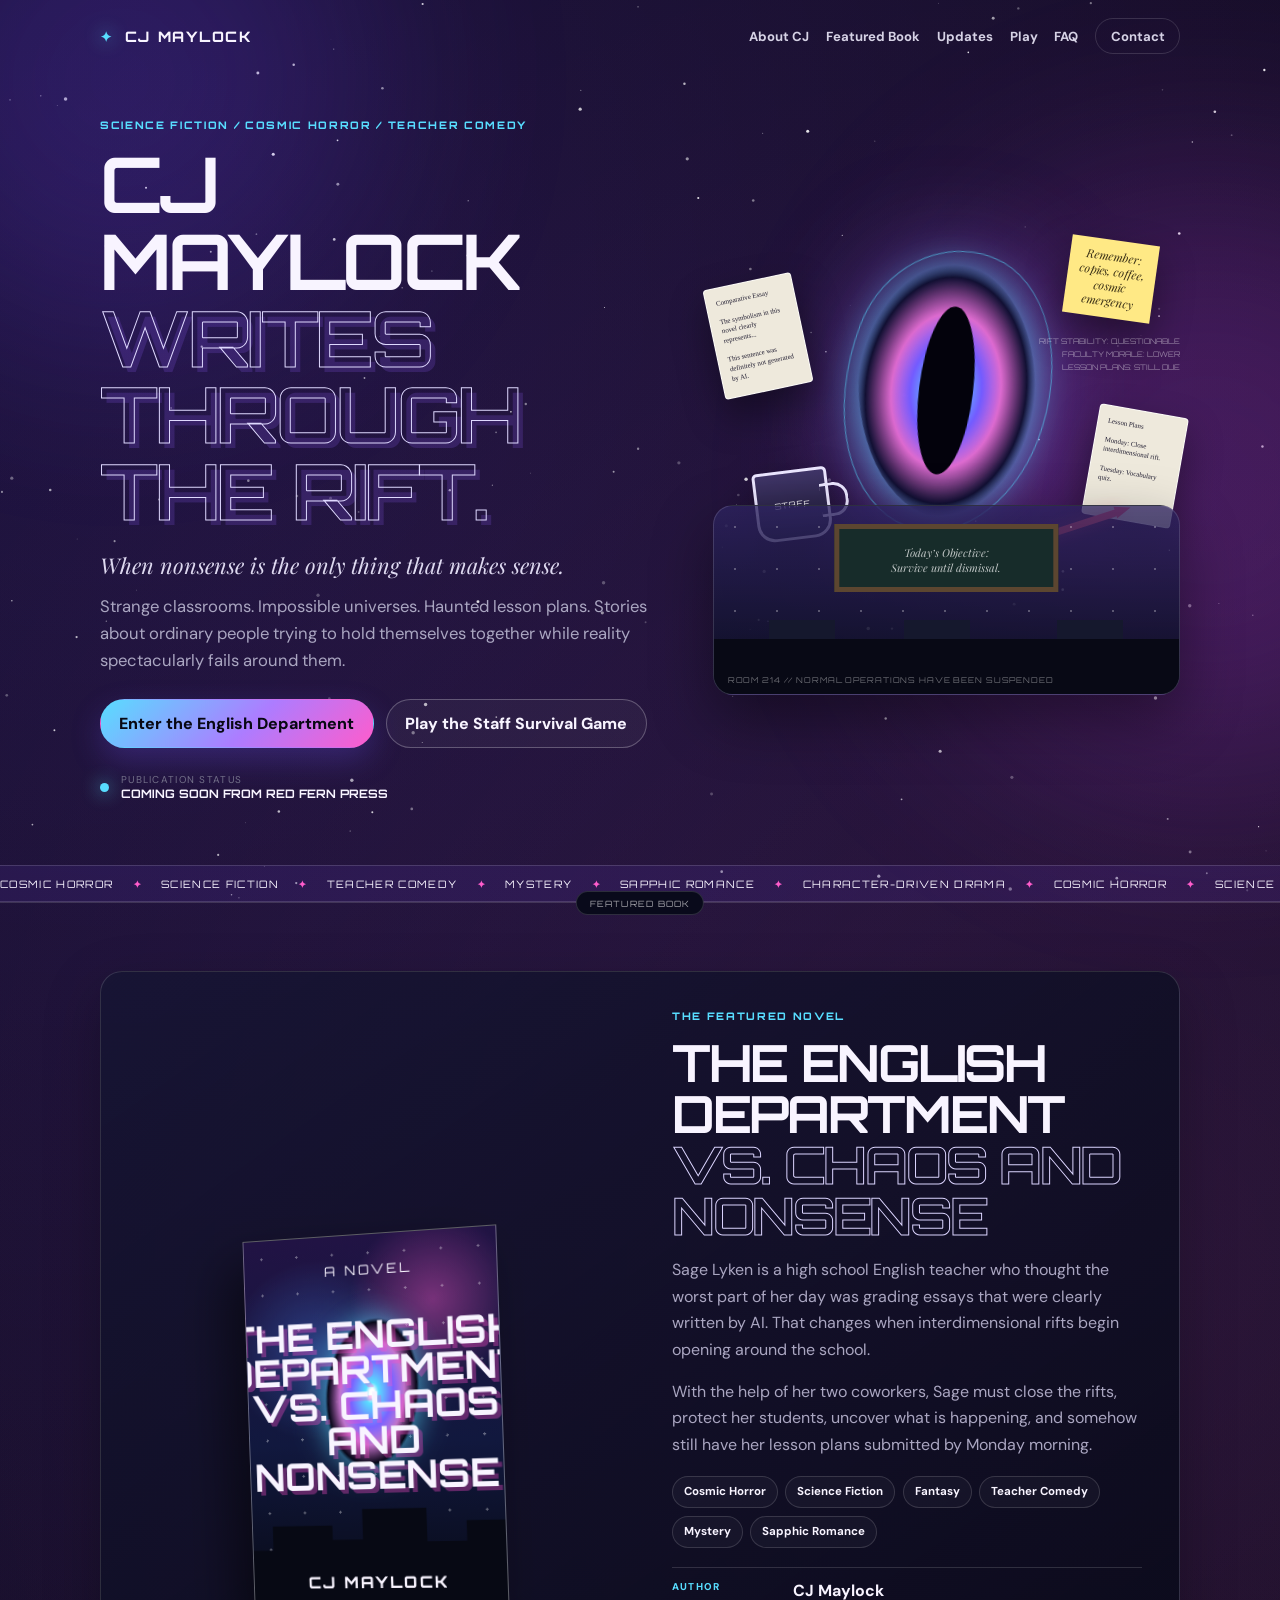
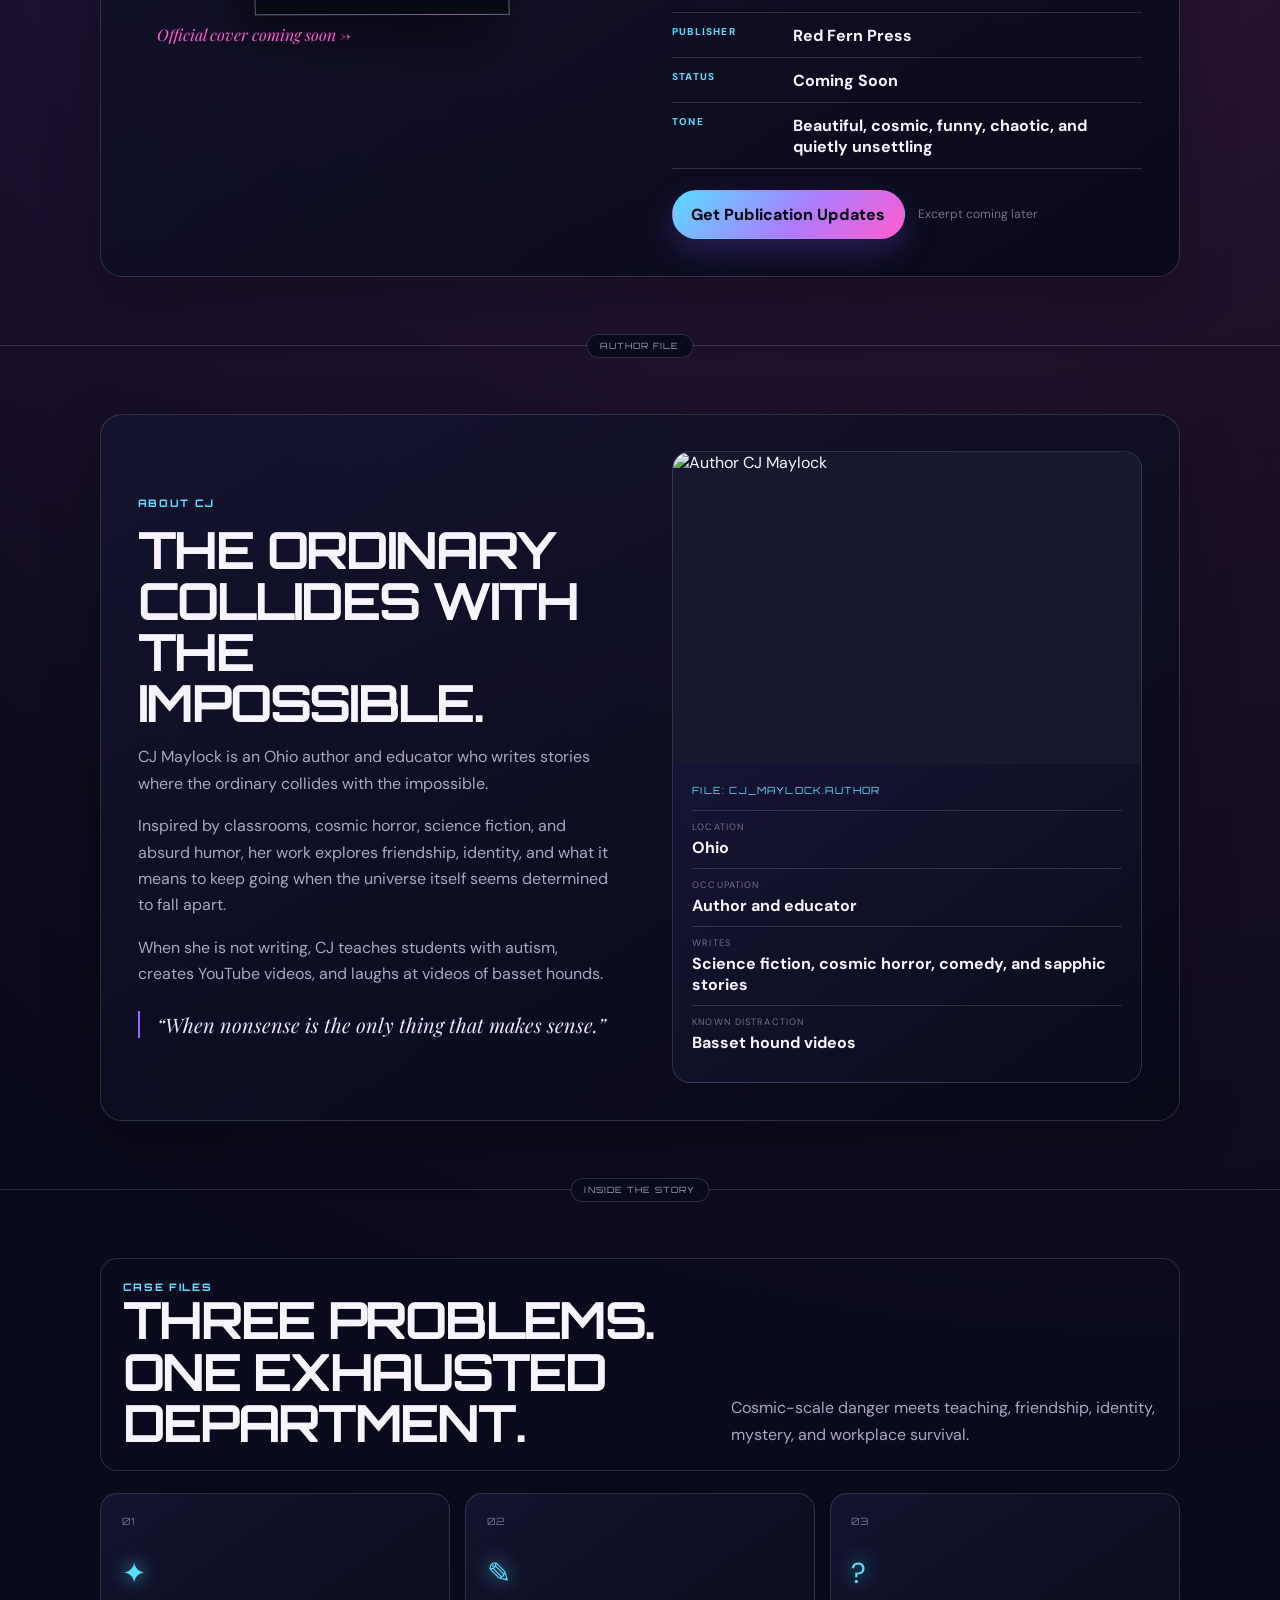
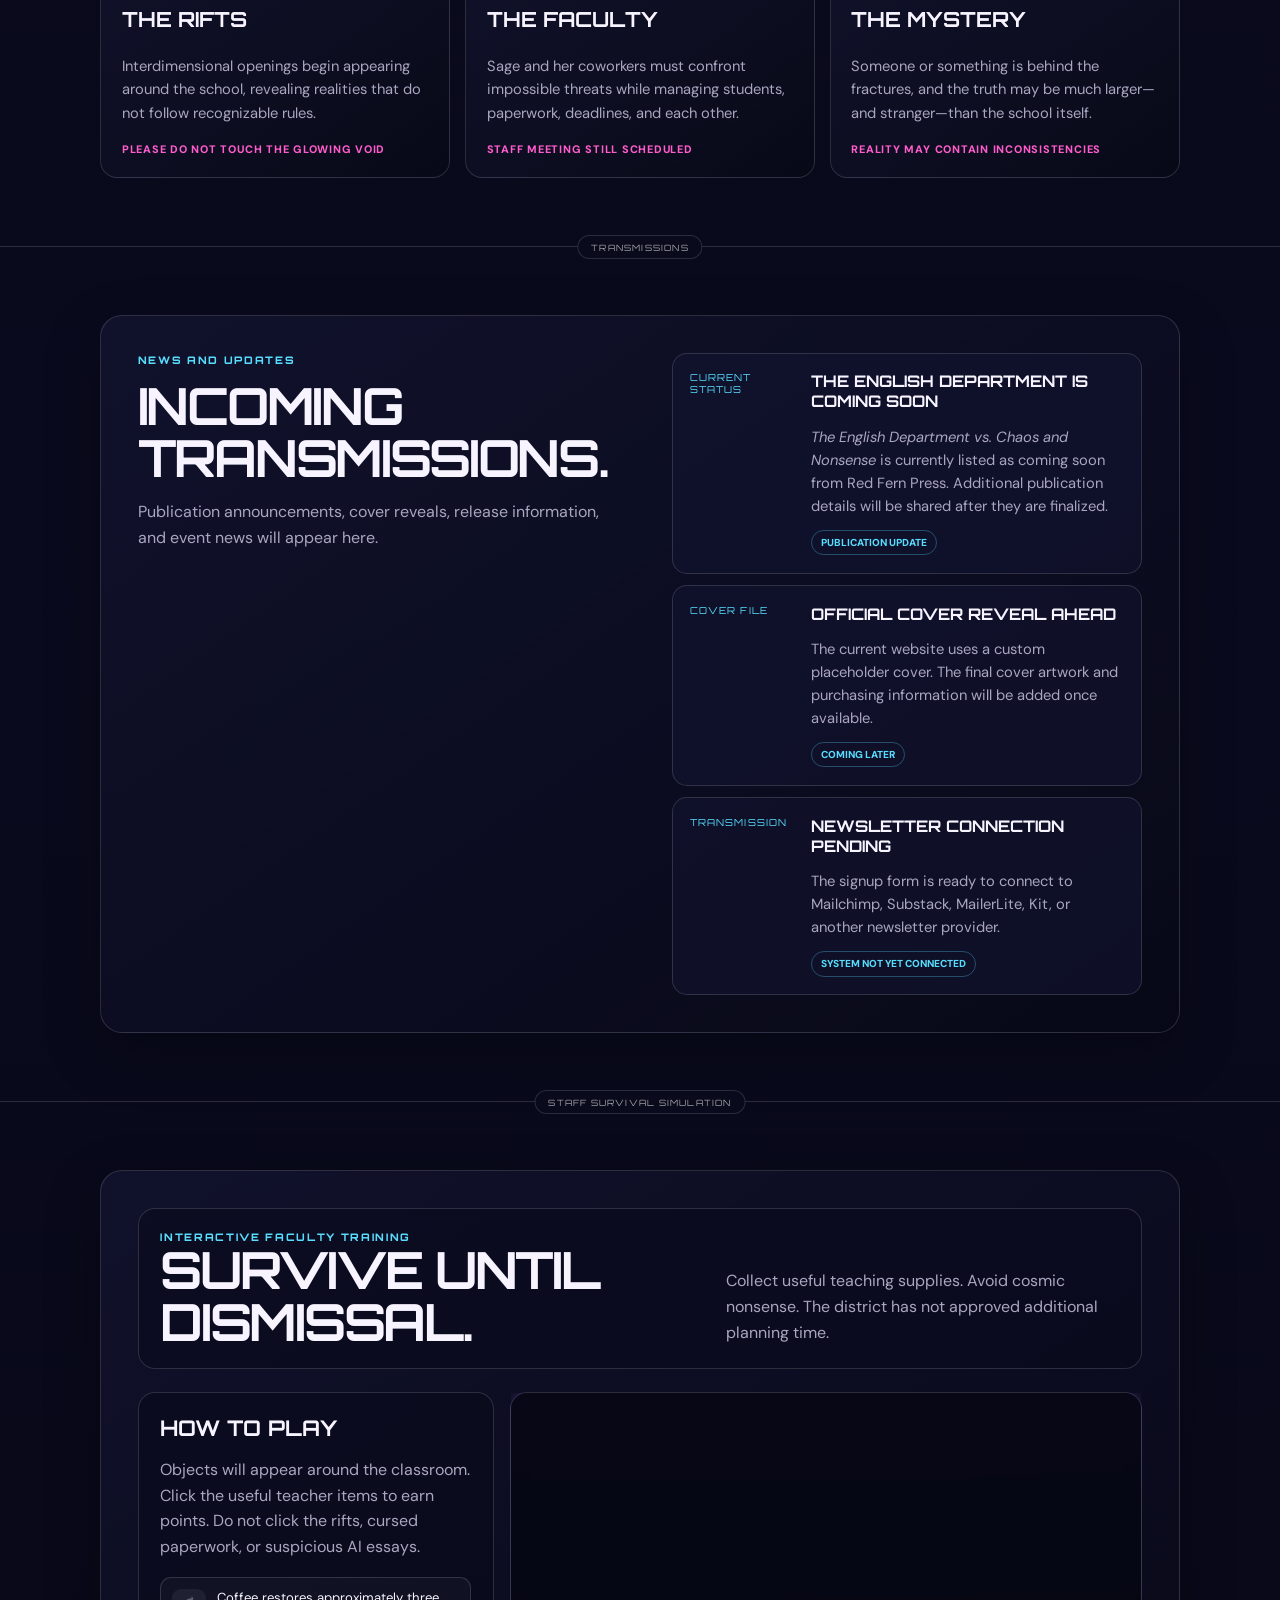
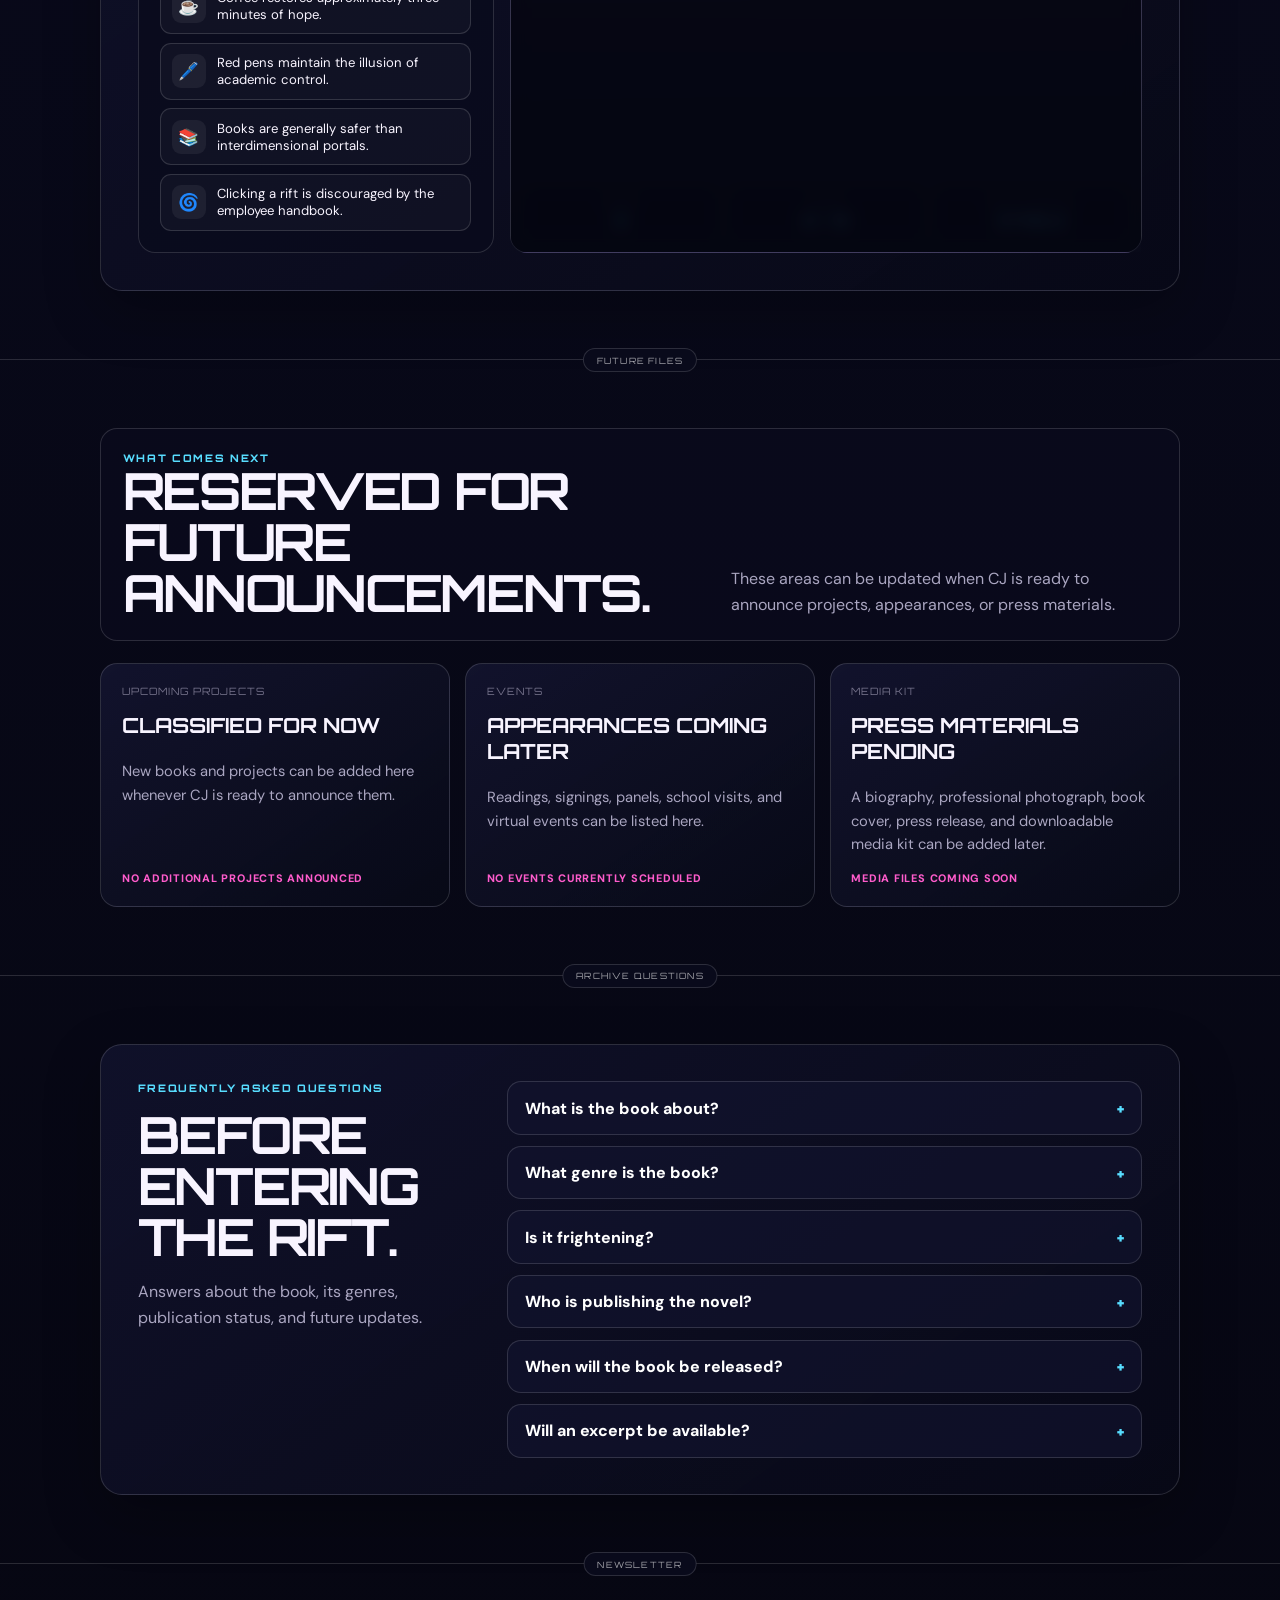
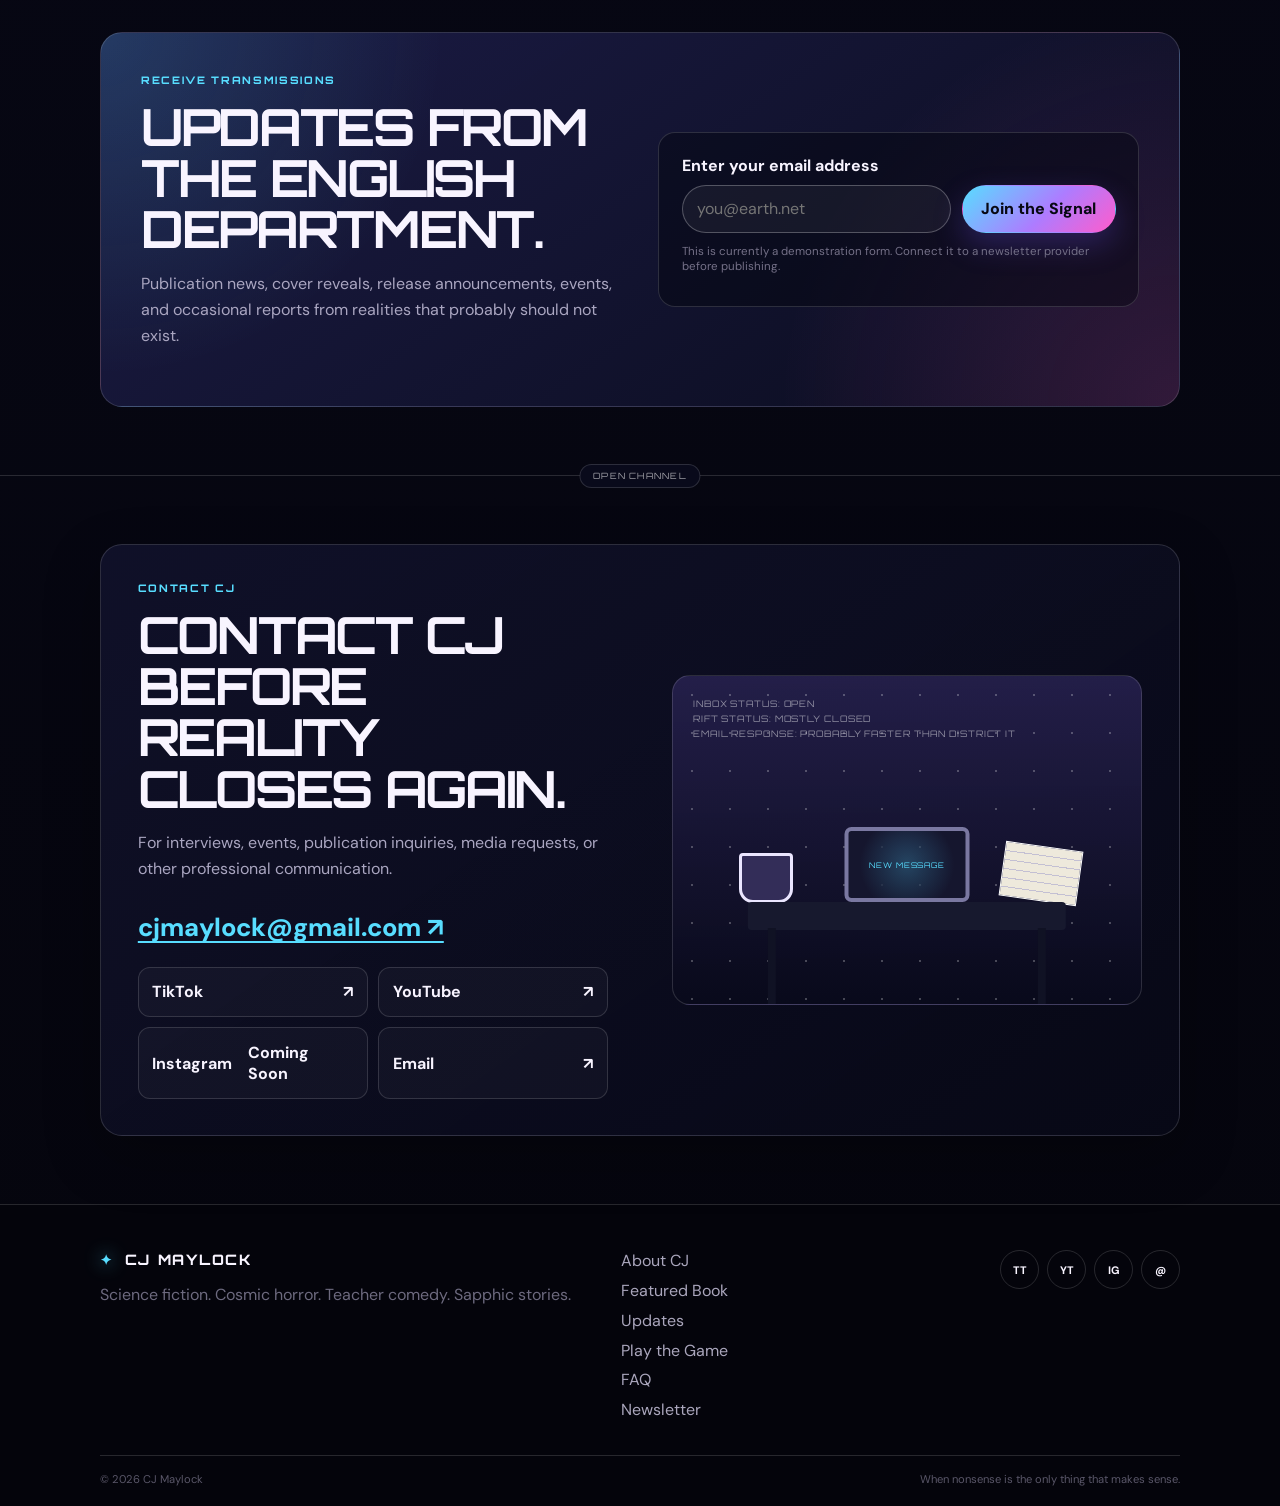
==== index.html @ bf936e66 "Add files via upload" ====
<!DOCTYPE html>
<html lang="en">
<head>
  <meta charset="UTF-8">

  <meta
    name="viewport"
    content="width=device-width, initial-scale=1.0"
  >

  <meta
    name="description"
    content="Official author website for CJ Maylock, author of The English Department vs. Chaos and Nonsense."
  >

  <meta name="theme-color" content="#070712">

  <title>
    CJ Maylock | The English Department vs. Chaos and Nonsense
  </title>

  <link rel="preconnect" href="https://fonts.googleapis.com">

  <link
    rel="preconnect"
    href="https://fonts.gstatic.com"
    crossorigin
  >

  <link
    href="https://fonts.googleapis.com/css2?family=DM+Sans:wght@400;500;600;700;800&family=Orbitron:wght@500;600;700;800&family=Playfair+Display:ital,wght@0,600;1,600&display=swap"
    rel="stylesheet"
  >

  <style>
    :root {
      --background: #060611;
      --background-light: #0d0d22;

      --panel: rgba(17, 18, 43, 0.86);
      --panel-dark: rgba(8, 9, 23, 0.94);
      --panel-soft: rgba(27, 25, 60, 0.68);

      --text: #f8f4ff;
      --muted: #aaa6c1;
      --muted-dark: #747087;

      --purple: #9b65ff;
      --violet: #684dff;
      --pink: #ff5ccc;
      --cyan: #58ddff;
      --blue: #4d72ff;
      --gold: #ffdc86;
      --red: #ff536f;
      --green: #70ffd3;

      --border: rgba(255, 255, 255, 0.14);
      --border-bright: rgba(255, 255, 255, 0.26);

      --maximum-width: 1080px;
      --header-height: 72px;
    }

    * {
      box-sizing: border-box;
    }

    html {
      scroll-behavior: smooth;
    }

    body {
      margin: 0;
      overflow-x: hidden;

      color: var(--text);

      font-family: "DM Sans", sans-serif;

      background:
        radial-gradient(
          circle at 10% 4%,
          rgba(111, 68, 255, 0.18),
          transparent 27%
        ),
        radial-gradient(
          circle at 88% 16%,
          rgba(255, 92, 204, 0.13),
          transparent 28%
        ),
        linear-gradient(
          180deg,
          #070712 0%,
          #090a1d 48%,
          #05050d 100%
        );
    }

    body.menu-open {
      overflow: hidden;
    }

    a {
      color: inherit;
    }

    button,
    input {
      font: inherit;
    }

    ::selection {
      color: #05050d;
      background: var(--cyan);
    }

    .shell {
      width: min(
        calc(100% - 2rem),
        var(--maximum-width)
      );

      margin-inline: auto;
    }

    .section {
      position: relative;

      padding: 4.25rem 0;

      border-top: 1px solid var(--border);
    }

    .section-label {
      position: absolute;

      top: 0;
      left: 50%;

      z-index: 5;

      padding: 0.35rem 0.8rem;

      transform: translate(-50%, -50%);

      border: 1px solid var(--border);
      border-radius: 999px;

      color: rgba(255, 255, 255, 0.63);
      background: #090a1b;

      font-family: "Orbitron", sans-serif;
      font-size: 0.54rem;
      letter-spacing: 0.14em;
      white-space: nowrap;
    }

    .panel {
      padding: clamp(1.4rem, 3vw, 2.3rem);

      border: 1px solid var(--border);
      border-radius: 22px;

      background:
        linear-gradient(
          145deg,
          rgba(20, 21, 50, 0.72),
          rgba(8, 9, 23, 0.91)
        );

      box-shadow:
        0 20px 55px rgba(0, 0, 0, 0.26);
    }

    .section-tag,
    .hero-kicker {
      margin: 0 0 0.85rem;

      color: var(--cyan);

      font-family: "Orbitron", sans-serif;
      font-size: 0.65rem;
      font-weight: 800;
      letter-spacing: 0.16em;
    }

    .section h2,
    .hero h1 {
      margin: 0;

      font-family: "Orbitron", sans-serif;
      line-height: 1;
      letter-spacing: -0.045em;
      text-transform: uppercase;
    }

    .section h2 {
      font-size: clamp(2rem, 4vw, 3.7rem);
    }

    .body-copy {
      color: var(--muted);

      font-size: 1rem;
      line-height: 1.65;
    }

    .button {
      min-height: 48px;

      display: inline-flex;
      align-items: center;
      justify-content: center;

      padding: 0.8rem 1.15rem;

      border: 1px solid transparent;
      border-radius: 999px;

      font-weight: 800;
      text-align: center;
      text-decoration: none;

      cursor: pointer;

      transition:
        transform 0.2s ease,
        border-color 0.2s ease,
        box-shadow 0.2s ease;
    }

    .button:hover {
      transform: translateY(-2px);
    }

    .button-primary {
      color: #080813;

      background:
        linear-gradient(
          135deg,
          var(--cyan),
          #ad7cff 55%,
          var(--pink)
        );

      box-shadow:
        0 12px 30px rgba(117, 89, 255, 0.25);
    }

    .button-secondary {
      border-color: var(--border-bright);

      background:
        rgba(255, 255, 255, 0.04);
    }

    .button-secondary:hover {
      border-color: var(--cyan);
    }

    #starfield {
      position: fixed;
      inset: 0;

      width: 100%;
      height: 100%;

      z-index: -4;
    }

    .background-glow {
      position: fixed;

      border-radius: 50%;

      filter: blur(110px);
      opacity: 0.2;

      pointer-events: none;

      z-index: -3;
    }

    .glow-one {
      width: 500px;
      height: 500px;

      top: -170px;
      left: -130px;

      background: #7546ff;
    }

    .glow-two {
      width: 600px;
      height: 600px;

      top: 20%;
      right: -230px;

      background: #d443ff;
    }

    .scanlines {
      position: fixed;
      inset: 0;

      z-index: 9999;

      opacity: 0.025;

      pointer-events: none;

      background:
        repeating-linear-gradient(
          180deg,
          rgba(255, 255, 255, 0.18) 0 1px,
          transparent 1px 4px
        );
    }

    .site-header {
      position: fixed;
      inset: 0 0 auto;

      z-index: 1000;

      transition:
        background 0.2s ease,
        border-color 0.2s ease;
    }

    .site-header.scrolled {
      border-bottom: 1px solid var(--border);

      background:
        rgba(6, 6, 17, 0.83);

      backdrop-filter: blur(17px);
    }

    .navigation {
      min-height: var(--header-height);

      display: flex;
      align-items: center;
      justify-content: space-between;

      gap: 1.5rem;
    }

    .logo {
      display: flex;
      align-items: center;

      gap: 0.7rem;

      font-family: "Orbitron", sans-serif;
      font-size: 0.9rem;
      font-weight: 800;
      letter-spacing: 0.11em;
      text-decoration: none;
    }

    .logo-mark {
      color: var(--cyan);

      text-shadow:
        0 0 18px var(--cyan);
    }

    .navigation-links {
      display: flex;
      align-items: center;

      gap: 1.05rem;
    }

    .navigation-links a {
      color: #d6d2e5;

      font-size: 0.82rem;
      font-weight: 700;
      text-decoration: none;
    }

    .navigation-links a:hover {
      color: var(--cyan);
    }

    .navigation-contact {
      padding: 0.55rem 0.9rem;

      border: 1px solid var(--border);
      border-radius: 999px;
    }

    .menu-toggle {
      width: 42px;
      height: 42px;

      display: none;

      border: 1px solid var(--border);
      border-radius: 50%;

      background: transparent;

      cursor: pointer;
    }

    .menu-toggle span {
      width: 18px;
      height: 2px;

      display: block;

      margin: 5px auto;

      background: white;
    }

    .hero {
      position: relative;

      padding: 7.4rem 0 4rem;
    }

    .hero-grid {
      display: grid;
      grid-template-columns: 1.08fr 0.92fr;

      align-items: center;

      gap: clamp(2rem, 5vw, 4rem);
    }

    .hero h1 {
      font-size: clamp(3rem, 6vw, 5.4rem);
    }

    .hero h1 em {
      display: block;

      color: transparent;

      font-style: normal;

      -webkit-text-stroke:
        1px #dfd9ff;

      text-shadow:
        5px 5px 0 rgba(139, 92, 246, 0.2);
    }

    .hero-tagline {
      margin: 1.25rem 0 0;

      color: #ded9f0;

      font-family: "Playfair Display", serif;
      font-size: clamp(1.2rem, 1.7vw, 1.55rem);
      font-style: italic;
    }

    .hero-description {
      max-width: 650px;

      margin: 0.85rem 0 0;

      color: var(--muted);

      font-size: 1.04rem;
      line-height: 1.65;
    }

    .hero-actions {
      display: flex;
      flex-wrap: wrap;

      gap: 0.75rem;

      margin-top: 1.5rem;
    }

    .publication-status {
      display: flex;
      align-items: center;

      gap: 0.75rem;

      margin-top: 1.6rem;
    }

    .status-light {
      width: 9px;
      height: 9px;

      border-radius: 50%;

      background: var(--cyan);

      box-shadow:
        0 0 18px var(--cyan);

      animation:
        status-pulse 1.8s infinite;
    }

    @keyframes status-pulse {
      50% {
        opacity: 0.35;
        transform: scale(0.75);
      }
    }

    .publication-status small,
    .publication-status strong {
      display: block;
    }

    .publication-status small {
      color: #74718a;

      font-size: 0.62rem;
      letter-spacing: 0.13em;
    }

    .publication-status strong {
      font-family: "Orbitron", sans-serif;
      font-size: 0.73rem;
    }

    .hero-art {
      position: relative;

      min-height: 470px;
    }

    .rift {
      position: absolute;

      width: 180px;
      height: 255px;

      top: 38px;
      left: 50%;

      transform:
        translateX(-50%)
        rotate(7deg);

      border-radius:
        48% 52% 44% 56% /
        39% 55% 45% 61%;

      background:
        radial-gradient(
          ellipse,
          #ffffff 0 3%,
          var(--cyan) 8%,
          #735bff 28%,
          rgba(255, 91, 204, 0.8) 43%,
          rgba(14, 11, 44, 0.95) 63%,
          transparent 70%
        );

      filter:
        drop-shadow(
          0 0 18px rgba(88, 221, 255, 0.8)
        )
        drop-shadow(
          0 0 50px rgba(155, 101, 255, 0.55)
        );

      animation:
        rift-breathe 5s infinite ease-in-out;
    }

    .rift::before {
      content: "";

      position: absolute;
      inset: -14px;

      border: 1px solid rgba(88, 221, 255, 0.55);
      border-radius: inherit;

      transform: rotate(14deg);
    }

    .rift::after {
      content: "";

      position: absolute;

      inset: 17% 35%;

      border-radius: 50%;

      background: #03020c;
    }

    @keyframes rift-breathe {
      50% {
        transform:
          translateX(-50%)
          rotate(4deg)
          scale(1.04);
      }
    }

    .floating-item {
      position: absolute;

      box-shadow:
        0 18px 38px rgba(0, 0, 0, 0.4);

      animation:
        float-item 5s ease-in-out infinite alternate;
    }

    @keyframes float-item {
      to {
        transform:
          translateY(-12px)
          rotate(-4deg);
      }
    }

    .floating-paper {
      width: 90px;
      min-height: 112px;

      padding: 0.6rem;

      border: 1px solid rgba(255, 255, 255, 0.75);
      border-radius: 4px;

      color: #201d31;
      background: #eee9dc;

      font-family: Georgia, serif;
      font-size: 0.43rem;
      line-height: 1.4;
    }

    .paper-one {
      top: 55px;
      left: 0;

      transform: rotate(-12deg);
    }

    .paper-two {
      top: 185px;
      right: 0;

      transform: rotate(10deg);

      animation-delay: -2s;
    }

    .sticky-note {
      width: 88px;
      min-height: 78px;

      display: grid;
      place-items: center;

      padding: 0.55rem;

      color: #392f16;
      background: #ffe985;

      font-family: "Playfair Display", serif;
      font-size: 0.72rem;
      font-style: italic;
      text-align: center;

      top: 15px;
      right: 25px;

      transform: rotate(8deg);

      animation-delay: -1s;
    }

    .coffee-cup {
      width: 75px;
      height: 70px;

      left: 42px;
      top: 245px;

      border: 3px solid #ebe6ff;
      border-radius: 5px 5px 18px 18px;

      background:
        linear-gradient(
          180deg,
          #403568,
          #1c1934
        );

      transform: rotate(-7deg);

      animation-delay: -3s;
    }

    .coffee-cup::before {
      content: "STAFF";
      position: absolute;

      inset: 0;

      display: grid;
      place-items: center;

      color: white;

      font-family: "Orbitron", sans-serif;
      font-size: 0.52rem;
      letter-spacing: 0.12em;
    }

    .coffee-cup::after {
      content: "";

      position: absolute;

      width: 25px;
      height: 28px;

      top: 14px;
      right: -22px;

      border: 3px solid #ebe6ff;
      border-left: 0;
      border-radius: 0 15px 15px 0;
    }

    .red-pen-floating {
      width: 105px;
      height: 7px;

      right: 60px;
      top: 300px;

      border-radius: 999px;

      background: var(--red);

      box-shadow:
        0 0 15px rgba(255, 83, 111, 0.5);

      transform: rotate(-18deg);
    }

    .red-pen-floating::after {
      content: "";

      position: absolute;

      right: -14px;
      top: -3px;

      border-top: 6px solid transparent;
      border-bottom: 6px solid transparent;
      border-left: 16px solid var(--red);
    }

    .warning {
      position: absolute;

      top: 110px;
      right: 0;

      color: rgba(255, 255, 255, 0.43);

      font-family: "Orbitron", sans-serif;
      font-size: 0.48rem;
      line-height: 1.7;
      text-align: right;
    }

    .classroom {
      position: absolute;

      left: 0;
      right: 0;
      bottom: 0;

      height: 190px;

      overflow: hidden;

      border: 1px solid var(--border);
      border-radius: 20px;

      background:
        linear-gradient(
          rgba(45, 35, 95, 0.78),
          rgba(10, 13, 31, 0.96)
        );

      box-shadow:
        0 24px 60px rgba(0, 0, 0, 0.4);
    }

    .classroom::before {
      content: "";

      position: absolute;
      inset: 0;

      opacity: 0.28;

      background-image:
        radial-gradient(
          circle,
          white 1px,
          transparent 1.5px
        );

      background-size: 42px 42px;
    }

    .chalkboard {
      position: absolute;

      width: 48%;
      height: 68px;

      top: 18px;
      left: 50%;

      z-index: 2;

      transform: translateX(-50%);

      border: 5px solid #5c4630;

      color: rgba(255, 255, 255, 0.72);
      background: #172c2a;

      font-family: "Playfair Display", serif;
      font-size: 0.68rem;
      font-style: italic;
      text-align: center;

      padding-top: 16px;
    }

    .desk {
      position: absolute;

      bottom: 50px;

      width: 66px;
      height: 24px;

      background: #15182d;
    }

    .desk::before,
    .desk::after {
      content: "";

      position: absolute;

      top: 22px;

      width: 5px;
      height: 42px;

      background: #101224;
    }

    .desk::before {
      left: 9px;
    }

    .desk::after {
      right: 9px;
    }

    .desk-one {
      left: 12%;
    }

    .desk-two {
      left: 41%;
    }

    .desk-three {
      right: 12%;
    }

    .school-floor {
      position: absolute;

      left: 0;
      right: 0;
      bottom: 0;

      height: 55px;

      background: #080915;
    }

    .classroom-caption {
      position: absolute;

      left: 14px;
      bottom: 9px;

      z-index: 2;

      margin: 0;

      color: rgba(255, 255, 255, 0.4);

      font-family: "Orbitron", sans-serif;
      font-size: 0.5rem;
      letter-spacing: 0.11em;
    }

    .marquee {
      overflow: hidden;

      border-block: 1px solid var(--border);

      background:
        rgba(92, 60, 188, 0.16);
    }

    .marquee-track {
      width: max-content;

      display: flex;

      gap: 1.2rem;

      padding: 0.72rem 0;

      font-family: "Orbitron", sans-serif;
      font-size: 0.64rem;
      letter-spacing: 0.13em;

      animation:
        marquee-scroll 28s linear infinite;
    }

    .marquee-track b {
      color: var(--pink);
    }

    @keyframes marquee-scroll {
      to {
        transform: translateX(-50%);
      }
    }

    .two-column {
      display: grid;
      grid-template-columns: 1fr 1fr;

      align-items: center;

      gap: clamp(2rem, 5vw, 4rem);
    }

    .book-stage {
      position: relative;

      min-height: 470px;

      display: grid;
      place-items: center;

      perspective: 1200px;
    }

    .book-object {
      position: relative;

      width: 260px;

      aspect-ratio: 0.68;

      transform:
        rotateY(-12deg)
        rotateZ(-2deg);

      transition:
        transform 0.35s ease;
    }

    .book-stage:hover .book-object {
      transform:
        rotateY(-3deg)
        translateY(-7px);
    }

    .book-cover {
      position: absolute;
      inset: 0;

      overflow: hidden;

      border: 1px solid rgba(255, 255, 255, 0.34);

      background:
        radial-gradient(
          circle at 75% 18%,
          rgba(255, 92, 204, 0.4),
          transparent 23%
        ),
        radial-gradient(
          circle at 28% 30%,
          rgba(76, 142, 255, 0.34),
          transparent 28%
        ),
        linear-gradient(
          #211344,
          #11183e 55%,
          #070912
        );

      box-shadow:
        -20px 24px 50px rgba(0, 0, 0, 0.5);
    }

    .book-cover::before {
      content: "";

      position: absolute;
      inset: 0;

      opacity: 0.35;

      background-image:
        radial-gradient(
          circle,
          white 1px,
          transparent 1.4px
        );

      background-size: 37px 37px;
    }

    .cover-rift {
      position: absolute;

      width: 95px;
      height: 150px;

      top: 22%;
      left: 50%;

      transform:
        translateX(-50%)
        rotate(7deg);

      border-radius: 48%;

      background:
        radial-gradient(
          ellipse,
          white 0 4%,
          var(--cyan) 10%,
          #7b62ff 32%,
          rgba(255, 92, 204, 0.67) 49%,
          #070718 67%,
          transparent 71%
        );

      filter:
        drop-shadow(
          0 0 16px var(--cyan)
        );
    }

    .cover-school {
      position: absolute;

      left: -5%;
      right: -5%;
      bottom: 0;

      height: 38%;

      background: #070914;

      clip-path:
        polygon(
          0 100%,
          0 55%,
          12% 55%,
          12% 38%,
          34% 38%,
          34% 48%,
          45% 48%,
          45% 27%,
          68% 27%,
          68% 50%,
          82% 50%,
          82% 36%,
          100% 36%,
          100% 100%
        );
    }

    .cover-copy {
      position: absolute;
      inset: 7% 7% 6%;

      z-index: 2;

      display: flex;
      flex-direction: column;
      align-items: center;

      text-align: center;
    }

    .cover-copy small {
      font-family: "Orbitron", sans-serif;
      letter-spacing: 0.22em;
    }

    .cover-copy h3 {
      margin: auto 0;

      font-family: "Orbitron", sans-serif;
      font-size: clamp(1.65rem, 3vw, 2.45rem);
      line-height: 0.92;
      text-transform: uppercase;

      text-shadow:
        4px 4px 0 rgba(255, 77, 203, 0.34);
    }

    .cover-copy p {
      margin: auto 0 0;

      font-family: "Orbitron", sans-serif;
      font-weight: 800;
      letter-spacing: 0.14em;
    }

    .cover-placeholder {
      position: absolute;

      left: 4%;
      bottom: 3%;

      color: var(--pink);

      font-family: "Playfair Display", serif;
      font-style: italic;
    }

    .book-copy h2 span {
      color: transparent;

      -webkit-text-stroke:
        1px #dcd5ff;
    }

    .genre-list {
      display: flex;
      flex-wrap: wrap;

      gap: 0.48rem;

      margin-top: 1.1rem;
    }

    .genre-list span {
      padding: 0.48rem 0.68rem;

      border: 1px solid var(--border);
      border-radius: 999px;

      background:
        rgba(255, 255, 255, 0.03);

      font-size: 0.72rem;
      font-weight: 700;
    }

    .book-metadata {
      margin-top: 1.2rem;

      border-top: 1px solid var(--border);
    }

    .book-metadata div {
      display: grid;
      grid-template-columns: 105px 1fr;

      gap: 1rem;

      padding: 0.72rem 0;

      border-bottom: 1px solid var(--border);
    }

    .book-metadata span {
      color: var(--cyan);

      font-size: 0.62rem;
      font-weight: 800;
      letter-spacing: 0.12em;
    }

    .book-actions {
      display: flex;
      flex-wrap: wrap;
      align-items: center;

      gap: 0.8rem;

      margin-top: 1.3rem;
    }

    .excerpt-note {
      color: var(--muted-dark);
      font-size: 0.76rem;
    }

    .author-card {
      overflow: hidden;

      border: 1px solid var(--border);
      border-radius: 18px;

      background:
        linear-gradient(
          145deg,
          rgba(34, 28, 72, 0.8),
          rgba(10, 12, 28, 0.9)
        );
    }

    .author-photo {
  position: relative;
  aspect-ratio: 1.5;
  overflow: hidden;
  background: #17182e;
}

.author-photo img {
  width: 100%;
  height: 100%;
  display: block;
  object-fit: cover;
  object-position: center 25%;
}

    .author-details {
      padding: 1.2rem;
    }

    .author-details > span {
      display: block;

      margin-bottom: 0.9rem;

      color: var(--cyan);

      font-family: "Orbitron", sans-serif;
      font-size: 0.62rem;
      letter-spacing: 0.12em;
    }

    .author-details div {
      padding: 0.65rem 0;

      border-top: 1px solid var(--border);
    }

    .author-details small,
    .author-details strong {
      display: block;
    }

    .author-details small {
      color: var(--muted-dark);

      font-size: 0.58rem;
      letter-spacing: 0.12em;
    }

    .author-details strong {
      margin-top: 0.2rem;
    }

    .author-quote {
      margin: 1.5rem 0 0;

      padding-left: 1.1rem;

      border-left: 2px solid var(--purple);

      color: #e9e4ff;

      font-family: "Playfair Display", serif;
      font-size: 1.25rem;
      font-style: italic;
    }

    .section-heading {
      display: grid;
      grid-template-columns: 1.15fr 0.85fr;

      align-items: end;

      gap: 2rem;

      margin-bottom: 1.4rem;
      padding: 1.35rem;

      border: 1px solid var(--border);
      border-radius: 17px;

      background:
        rgba(11, 12, 30, 0.64);
    }

    .section-heading p {
      margin: 0;
    }

    .card-grid {
      display: grid;
      grid-template-columns: repeat(3, 1fr);

      gap: 0.9rem;
    }

    .story-card,
    .future-card {
      display: flex;
      flex-direction: column;

      min-height: 285px;

      padding: 1.3rem;

      border: 1px solid var(--border);
      border-radius: 17px;

      background:
        linear-gradient(
          145deg,
          rgba(22, 23, 52, 0.75),
          rgba(8, 10, 23, 0.93)
        );

      transition:
        transform 0.2s ease,
        border-color 0.2s ease;
    }

    .future-card {
      min-height: 210px;
    }

    .story-card:hover,
    .future-card:hover {
      transform: translateY(-5px);

      border-color:
        rgba(88, 221, 255, 0.55);
    }

    .card-number {
      color: #74718a;

      font-family: "Orbitron", sans-serif;
      font-size: 0.63rem;
      letter-spacing: 0.1em;
    }

    .card-icon {
      margin-top: 1.7rem;

      color: var(--cyan);

      font-size: 1.8rem;

      text-shadow:
        0 0 18px var(--cyan);
    }

    .story-card h3,
    .future-card h3 {
      margin: 0.9rem 0 0.5rem;

      font-family: "Orbitron", sans-serif;
      font-size: 1.3rem;
      text-transform: uppercase;
    }

    .story-card p,
    .future-card p {
      color: var(--muted);

      font-size: 0.92rem;
      line-height: 1.58;
    }

    .card-note {
      margin-top: auto;

      color: var(--pink);

      font-size: 0.68rem;
      font-weight: 800;
      letter-spacing: 0.07em;
    }

    .updates-grid,
    .faq-grid,
    .contact-grid {
      display: grid;
      align-items: start;

      gap: clamp(2rem, 5vw, 4rem);
    }

    .updates-grid {
      grid-template-columns:
        0.7fr 1.3fr;
    }

    .faq-grid {
      grid-template-columns:
        0.65fr 1.35fr;
    }

    .contact-grid {
      grid-template-columns:
        1fr 1fr;

      align-items: center;
    }

    .sticky-column {
      position: sticky;
      top: 105px;
    }

    .updates-list,
    .faq-list {
      display: grid;

      gap: 0.7rem;
    }

    .update-card {
      display: grid;
      grid-template-columns: 105px 1fr;

      gap: 1rem;

      padding: 1.1rem;

      border: 1px solid var(--border);
      border-radius: 15px;

      background:
        rgba(18, 20, 47, 0.68);
    }

    .update-date {
      color: var(--cyan);

      font-family: "Orbitron", sans-serif;
      font-size: 0.6rem;
      letter-spacing: 0.11em;
    }

    .update-card h3 {
      margin: 0;

      font-family: "Orbitron", sans-serif;
      font-size: 1rem;
      text-transform: uppercase;
    }

    .update-card p {
      margin-bottom: 0;

      color: var(--muted);

      font-size: 0.92rem;
      line-height: 1.56;
    }

    .status-chip {
      display: inline-flex;

      margin-top: 0.75rem;
      padding: 0.32rem 0.55rem;

      border: 1px solid rgba(88, 221, 255, 0.3);
      border-radius: 999px;

      color: var(--cyan);

      font-size: 0.63rem;
      font-weight: 800;
    }

    .game-panel {
      position: relative;

      overflow: hidden;
    }

    .game-layout {
      display: grid;
      grid-template-columns: 0.72fr 1.28fr;

      align-items: stretch;

      gap: 1rem;
    }

    .game-instructions {
      padding: 1.35rem;

      border: 1px solid var(--border);
      border-radius: 17px;

      background:
        rgba(10, 11, 29, 0.75);
    }

    .game-instructions h3 {
      margin: 0 0 0.7rem;

      font-family: "Orbitron", sans-serif;
      font-size: 1.35rem;
      text-transform: uppercase;
    }

    .game-instructions p {
      color: var(--muted);

      line-height: 1.6;
    }

    .game-legend {
      display: grid;

      gap: 0.55rem;

      margin-top: 1.1rem;
    }

    .legend-item {
      display: flex;
      align-items: center;

      gap: 0.7rem;

      padding: 0.65rem;

      border: 1px solid var(--border);
      border-radius: 11px;

      background:
        rgba(255, 255, 255, 0.03);

      font-size: 0.82rem;
    }

    .legend-symbol {
      width: 34px;
      height: 34px;

      display: grid;
      place-items: center;

      flex-shrink: 0;

      border-radius: 9px;

      background:
        rgba(255, 255, 255, 0.06);

      font-size: 1.05rem;
    }

    .game-area {
      position: relative;

      min-height: 410px;

      overflow: hidden;

      border: 1px solid var(--border);
      border-radius: 17px;

      background:
        linear-gradient(
          180deg,
          rgba(42, 35, 83, 0.76),
          rgba(8, 10, 25, 0.96)
        );

      cursor: crosshair;
    }

    .game-area::before {
      content: "";

      position: absolute;
      inset: 0;

      opacity: 0.3;

      background-image:
        linear-gradient(
          rgba(255, 255, 255, 0.035) 1px,
          transparent 1px
        ),
        linear-gradient(
          90deg,
          rgba(255, 255, 255, 0.035) 1px,
          transparent 1px
        );

      background-size: 38px 38px;
    }

    .game-blackboard {
      position: absolute;

      width: 55%;
      height: 86px;

      top: 22px;
      left: 50%;

      transform: translateX(-50%);

      border: 6px solid #634b34;

      color: rgba(255, 255, 255, 0.72);
      background: #17312d;

      font-family: "Playfair Display", serif;
      font-style: italic;
      text-align: center;

      padding-top: 22px;
    }

    .game-hud {
      position: absolute;

      left: 12px;
      right: 12px;
      bottom: 12px;

      z-index: 8;

      display: grid;
      grid-template-columns: repeat(3, 1fr);

      gap: 0.55rem;
    }

    .hud-item {
      padding: 0.65rem;

      border: 1px solid var(--border);
      border-radius: 10px;

      background:
        rgba(5, 6, 18, 0.84);

      text-align: center;
    }

    .hud-item small,
    .hud-item strong {
      display: block;
    }

    .hud-item small {
      color: var(--muted-dark);

      font-size: 0.56rem;
      letter-spacing: 0.11em;
    }

    .hud-item strong {
      margin-top: 0.18rem;

      color: var(--cyan);

      font-family: "Orbitron", sans-serif;
      font-size: 0.9rem;
    }

    .game-object {
      position: absolute;

      z-index: 7;

      width: 70px;
      height: 70px;

      display: grid;
      place-items: center;

      border: 1px solid var(--border-bright);
      border-radius: 16px;

      background:
        rgba(10, 12, 30, 0.93);

      box-shadow:
        0 12px 25px rgba(0, 0, 0, 0.38);

      font-size: 2rem;

      cursor: pointer;

      animation:
        object-appear 0.2s ease;
    }

    .game-object.good {
      border-color:
        rgba(112, 255, 211, 0.6);

      box-shadow:
        0 0 20px rgba(112, 255, 211, 0.22);
    }

    .game-object.bad {
      border-color:
        rgba(255, 83, 111, 0.65);

      box-shadow:
        0 0 20px rgba(255, 83, 111, 0.25);
    }

    @keyframes object-appear {
      from {
        opacity: 0;
        transform: scale(0.55) rotate(-12deg);
      }

      to {
        opacity: 1;
        transform: scale(1) rotate(0);
      }
    }

    .game-start-screen,
    .game-result-screen {
      position: absolute;
      inset: 0;

      z-index: 20;

      display: grid;
      place-items: center;

      padding: 1.3rem;

      background:
        rgba(5, 6, 17, 0.9);

      backdrop-filter: blur(8px);
    }

    .game-result-screen {
      display: none;
    }

    .game-modal {
      max-width: 430px;

      padding: 1.5rem;

      border: 1px solid var(--border-bright);
      border-radius: 18px;

      background:
        linear-gradient(
          145deg,
          rgba(30, 29, 69, 0.96),
          rgba(9, 10, 26, 0.98)
        );

      text-align: center;
    }

    .game-modal-icon {
      margin-bottom: 0.5rem;

      font-size: 2.5rem;
    }

    .game-modal h3 {
      margin: 0;

      font-family: "Orbitron", sans-serif;
      font-size: 1.35rem;
      text-transform: uppercase;
    }

    .game-modal p {
      color: var(--muted);

      line-height: 1.6;
    }

    .game-result-score {
      color: var(--cyan);

      font-family: "Orbitron", sans-serif;
      font-size: 1.05rem;
    }

    .game-buttons {
      display: flex;
      flex-wrap: wrap;
      justify-content: center;

      gap: 0.65rem;

      margin-top: 1rem;
    }

    .faq-item {
      overflow: hidden;

      border: 1px solid var(--border);
      border-radius: 14px;

      background:
        rgba(18, 20, 47, 0.68);
    }

    .faq-question {
      width: 100%;

      display: flex;
      align-items: center;
      justify-content: space-between;

      gap: 1rem;

      padding: 0.95rem 1.05rem;

      border: 0;

      color: white;
      background: transparent;

      font-weight: 800;
      text-align: left;

      cursor: pointer;
    }

    .faq-question span:last-child {
      color: var(--cyan);

      font-family: "Orbitron", sans-serif;
    }

    .faq-answer {
      max-height: 0;

      overflow: hidden;

      color: var(--muted);

      transition:
        max-height 0.28s ease;
    }

    .faq-answer p {
      margin: 0;

      padding:
        0 1.05rem 0.95rem;

      line-height: 1.6;
    }

    .faq-item.open .faq-answer {
      max-height: 300px;
    }

    .newsletter-panel {
      display: grid;
      grid-template-columns: 1fr 1fr;

      align-items: center;

      gap: 2.3rem;

      padding: clamp(1.4rem, 4vw, 2.5rem);

      border: 1px solid var(--border);
      border-radius: 22px;

      background:
        radial-gradient(
          circle at 0 0,
          rgba(85, 220, 255, 0.16),
          transparent 30%
        ),
        radial-gradient(
          circle at 100% 100%,
          rgba(255, 92, 207, 0.16),
          transparent 35%
        ),
        linear-gradient(
          145deg,
          rgba(31, 31, 77, 0.88),
          rgba(11, 13, 30, 0.95)
        );
    }

    .newsletter-form {
      padding: 1.4rem;

      border: 1px solid var(--border);
      border-radius: 17px;

      background:
        rgba(4, 5, 14, 0.44);
    }

    .newsletter-form label {
      display: block;

      margin-bottom: 0.55rem;

      font-weight: 700;
    }

    .newsletter-row {
      display: flex;

      gap: 0.65rem;
    }

    .newsletter-row input {
      min-width: 0;
      min-height: 48px;

      flex: 1;

      padding: 0 0.9rem;

      border: 1px solid var(--border-bright);
      border-radius: 999px;

      color: white;
      background:
        rgba(255, 255, 255, 0.05);

      outline: none;
    }

    .newsletter-row input:focus {
      border-color: var(--cyan);
    }

    .form-note,
    .form-message {
      margin: 0.65rem 0 0;

      color: var(--muted-dark);

      font-size: 0.72rem;
    }

    .form-message {
      color: var(--cyan);
    }

    .contact-email {
      display: inline-block;

      margin-top: 0.8rem;

      color: var(--cyan);

      font-size: clamp(1.1rem, 2vw, 1.7rem);
      font-weight: 800;
      text-underline-offset: 0.3rem;
    }

    .social-grid {
      display: grid;
      grid-template-columns:
        repeat(2, 1fr);

      gap: 0.65rem;

      margin-top: 1.4rem;
    }

    .social-link {
      display: flex;
      align-items: center;
      justify-content: space-between;

      gap: 1rem;

      padding: 0.85rem;

      border: 1px solid var(--border);
      border-radius: 12px;

      background:
        rgba(255, 255, 255, 0.03);

      font-weight: 700;
      text-decoration: none;
    }

    .social-link:hover {
      color: var(--cyan);
      border-color: var(--cyan);
    }

    .contact-visual {
      position: relative;

      min-height: 330px;

      overflow: hidden;

      border: 1px solid var(--border);
      border-radius: 18px;

      background:
        linear-gradient(
          180deg,
          rgba(45, 38, 90, 0.72),
          rgba(9, 10, 27, 0.96)
        );
    }

    .contact-visual::before {
      content: "";

      position: absolute;
      inset: 0;

      opacity: 0.25;

      background-image:
        radial-gradient(
          circle,
          white 1px,
          transparent 1.4px
        );

      background-size: 38px 38px;
    }

    .contact-desk {
      position: absolute;

      width: 68%;
      height: 28px;

      left: 50%;
      bottom: 74px;

      transform: translateX(-50%);

      border-radius: 4px;

      background: #17192e;
    }

    .contact-desk::before,
    .contact-desk::after {
      content: "";

      position: absolute;

      width: 8px;
      height: 85px;

      top: 26px;

      background: #101224;
    }

    .contact-desk::before {
      left: 20px;
    }

    .contact-desk::after {
      right: 20px;
    }

    .contact-laptop {
      position: absolute;

      width: 125px;
      height: 75px;

      left: 50%;
      bottom: 102px;

      transform: translateX(-50%);

      border: 4px solid #7a78a1;
      border-radius: 7px;

      background:
        radial-gradient(
          circle at center,
          rgba(88, 221, 255, 0.25),
          #15162e 70%
        );
    }

    .contact-laptop::after {
      content: "NEW MESSAGE";
      position: absolute;
      inset: 0;

      display: grid;
      place-items: center;

      color: var(--cyan);

      font-family: "Orbitron", sans-serif;
      font-size: 0.48rem;
      letter-spacing: 0.11em;
    }

    .contact-papers {
      position: absolute;

      width: 78px;
      height: 55px;

      right: 13%;
      bottom: 103px;

      transform: rotate(8deg);

      border: 1px solid white;

      background:
        repeating-linear-gradient(
          180deg,
          #eee9dc 0 8px,
          #c3bfd3 8px 9px
        );
    }

    .contact-coffee {
      position: absolute;

      width: 54px;
      height: 50px;

      left: 14%;
      bottom: 101px;

      border: 3px solid #ebe6ff;
      border-radius: 4px 4px 14px 14px;

      background: #332d58;
    }

    .contact-message {
      position: absolute;

      top: 20px;
      left: 20px;

      color: rgba(255, 255, 255, 0.5);

      font-family: "Orbitron", sans-serif;
      font-size: 0.56rem;
      line-height: 1.7;
      letter-spacing: 0.1em;
    }

    footer {
      padding: 2.8rem 0 1.2rem;

      border-top: 1px solid var(--border);

      background: #04040b;
    }

    .footer-grid {
      display: grid;
      grid-template-columns:
        1.3fr 0.7fr 0.7fr;

      gap: 2rem;
    }

    .footer-grid p {
      color: #6d6a7f;
    }

    .footer-links {
      display: grid;

      gap: 0.55rem;
    }

    .footer-links a {
      color: #aaa6bc;
      text-decoration: none;
    }

    .footer-links a:hover {
      color: var(--cyan);
    }

    .footer-socials {
      display: flex;
      justify-content: flex-end;

      gap: 0.5rem;
    }

    .footer-socials a {
      width: 39px;
      height: 39px;

      display: grid;
      place-items: center;

      border: 1px solid var(--border);
      border-radius: 50%;

      font-size: 0.68rem;
      font-weight: 800;
      text-decoration: none;
    }

    .footer-socials a:hover {
      color: #050611;
      background: var(--cyan);
    }

    .footer-bottom {
      display: flex;
      justify-content: space-between;

      gap: 1rem;

      margin-top: 2.2rem;
      padding-top: 1rem;

      border-top: 1px solid var(--border);

      color: #595668;

      font-size: 0.7rem;
    }

    .reveal {
      opacity: 0;

      transform: translateY(22px);

      transition:
        opacity 0.7s ease,
        transform 0.7s ease;
    }

    .reveal.visible {
      opacity: 1;
      transform: translateY(0);
    }

    @media (max-width: 900px) {
      .menu-toggle {
        display: block;
      }

      .navigation-links {
        position: fixed;
        inset: var(--header-height) 0 0;

        display: grid;
        align-content: center;
        justify-items: center;

        gap: 1.35rem;

        background:
          rgba(6, 6, 17, 0.98);

        transform: translateX(100%);

        transition:
          transform 0.25s ease;
      }

      .navigation-links.open {
        transform: translateX(0);
      }

      .navigation-links a {
        font-size: 1.15rem;
      }

      .hero-grid,
      .two-column,
      .updates-grid,
      .faq-grid,
      .newsletter-panel,
      .contact-grid,
      .game-layout {
        grid-template-columns: 1fr;
      }

      .hero-art {
        min-height: 470px;
      }

      .card-grid {
        grid-template-columns: 1fr;
      }

      .sticky-column {
        position: static;
      }

      .footer-grid {
        grid-template-columns: 1fr;
      }

      .footer-socials {
        justify-content: flex-start;
      }
    }

    @media (max-width: 600px) {
      .section {
        padding: 3.6rem 0;
      }

      .hero {
        padding: 6.5rem 0 3.2rem;
      }

      .hero h1 {
        font-size:
          clamp(2.7rem, 13vw, 4.1rem);
      }

      .hero-art {
        min-height: 420px;
      }

      .rift {
        width: 145px;
        height: 210px;
      }

      .floating-paper {
        width: 75px;
        min-height: 96px;
      }

      .sticky-note {
        width: 73px;
        min-height: 64px;

        font-size: 0.6rem;
      }

      .coffee-cup {
        width: 60px;
        height: 55px;
      }

      .classroom {
        height: 175px;
      }

      .chalkboard {
        font-size: 0.58rem;
      }

      .panel {
        padding: 1.05rem;
        border-radius: 17px;
      }

      .book-stage {
        min-height: 410px;
      }

      .book-object {
        width: 220px;
      }

      .book-metadata div {
        grid-template-columns: 1fr;

        gap: 0.25rem;
      }

      .section-heading {
        grid-template-columns: 1fr;
        gap: 1rem;
      }

      .update-card {
        grid-template-columns: 1fr;
      }

      .game-area {
        min-height: 440px;
      }

      .game-hud {
        grid-template-columns: 1fr;
      }

      .newsletter-row {
        flex-direction: column;
      }

      .social-grid {
        grid-template-columns: 1fr;
      }

      .footer-bottom {
        flex-direction: column;
      }
    }

    @media (prefers-reduced-motion: reduce) {
      html {
        scroll-behavior: auto;
      }

      *,
      *::before,
      *::after {
        animation-duration: 0.01ms !important;
        animation-iteration-count: 1 !important;
        transition-duration: 0.01ms !important;
      }

      .reveal {
        opacity: 1;
        transform: none;
      }
    }
  </style>
</head>

<body>
  <canvas
    id="starfield"
    aria-hidden="true"
  ></canvas>

  <div
    class="background-glow glow-one"
    aria-hidden="true"
  ></div>

  <div
    class="background-glow glow-two"
    aria-hidden="true"
  ></div>

  <div
    class="scanlines"
    aria-hidden="true"
  ></div>

  <header class="site-header">
    <nav
      class="navigation shell"
      aria-label="Main navigation"
    >
      <a
        class="logo"
        href="#home"
      >
        <span class="logo-mark">✦</span>
        <span>CJ MAYLOCK</span>
      </a>

      <button
        class="menu-toggle"
        type="button"
        aria-label="Open menu"
        aria-expanded="false"
      >
        <span></span>
        <span></span>
      </button>

      <div class="navigation-links">
        <a href="#about">About CJ</a>
        <a href="#book">Featured Book</a>
        <a href="#updates">Updates</a>
        <a href="#game">Play</a>
        <a href="#faq">FAQ</a>

        <a
          class="navigation-contact"
          href="#contact"
        >
          Contact
        </a>
      </div>
    </nav>
  </header>

  <main>
    <section
      class="hero"
      id="home"
    >
      <div class="hero-grid shell">
        <div class="reveal">
          <p class="hero-kicker">
            SCIENCE FICTION / COSMIC HORROR / TEACHER COMEDY
          </p>

          <h1>
            CJ Maylock

            <em>
              writes through the rift.
            </em>
          </h1>

          <p class="hero-tagline">
            When nonsense is the only thing that makes sense.
          </p>

          <p class="hero-description">
            Strange classrooms. Impossible universes. Haunted lesson plans.
            Stories about ordinary people trying to hold themselves together
            while reality spectacularly fails around them.
          </p>

          <div class="hero-actions">
            <a
              class="button button-primary"
              href="#book"
            >
              Enter the English Department
            </a>

            <a
              class="button button-secondary"
              href="#game"
            >
              Play the Staff Survival Game
            </a>
          </div>

          <div class="publication-status">
            <div class="status-light"></div>

            <div>
              <small>PUBLICATION STATUS</small>

              <strong>
                COMING SOON FROM RED FERN PRESS
              </strong>
            </div>
          </div>
        </div>

        <div class="hero-art reveal">
          <div class="rift"></div>

          <div class="floating-item floating-paper paper-one">
            Comparative Essay

            <br><br>

            The symbolism in this novel clearly represents...

            <br><br>

            This sentence was definitely not generated by AI.
          </div>

          <div class="floating-item floating-paper paper-two">
            Lesson Plans

            <br><br>

            Monday: Close interdimensional rift.

            <br><br>

            Tuesday: Vocabulary quiz.
          </div>

          <div class="floating-item sticky-note">
            Remember:

            <br>

            copies, coffee, cosmic emergency
          </div>

          <div class="floating-item coffee-cup"></div>

          <div class="floating-item red-pen-floating"></div>

          <div class="warning">
            RIFT STABILITY: QUESTIONABLE

            <br>

            FACULTY MORALE: LOWER

            <br>

            LESSON PLANS: STILL DUE
          </div>

          <div class="classroom">
            <div class="chalkboard">
              Today’s Objective:

              <br>

              Survive until dismissal.
            </div>

            <div class="desk desk-one"></div>
            <div class="desk desk-two"></div>
            <div class="desk desk-three"></div>

            <div class="school-floor"></div>

            <p class="classroom-caption">
              ROOM 214 // NORMAL OPERATIONS HAVE BEEN SUSPENDED
            </p>
          </div>
        </div>
      </div>
    </section>

    <section
      class="marquee"
      aria-label="Book genres"
    >
      <div class="marquee-track">
        <span>COSMIC HORROR</span>
        <b>✦</b>

        <span>SCIENCE FICTION</span>
        <b>✦</b>

        <span>TEACHER COMEDY</span>
        <b>✦</b>

        <span>MYSTERY</span>
        <b>✦</b>

        <span>SAPPHIC ROMANCE</span>
        <b>✦</b>

        <span>CHARACTER-DRIVEN DRAMA</span>
        <b>✦</b>

        <span>COSMIC HORROR</span>
        <b>✦</b>

        <span>SCIENCE FICTION</span>
        <b>✦</b>

        <span>TEACHER COMEDY</span>
        <b>✦</b>

        <span>MYSTERY</span>
        <b>✦</b>

        <span>SAPPHIC ROMANCE</span>
        <b>✦</b>

        <span>CHARACTER-DRIVEN DRAMA</span>
        <b>✦</b>
      </div>
    </section>

    <section
      class="section"
      id="book"
    >
      <span class="section-label">
        FEATURED BOOK
      </span>

      <div class="two-column panel shell">
        <div class="book-stage reveal">
          <div class="book-object">
            <div class="book-cover">
              <div class="cover-rift"></div>
              <div class="cover-school"></div>

              <div class="cover-copy">
                <small>A NOVEL</small>

                <h3>
                  The English
                  <br>
                  Department
                  <br>
                  vs. Chaos
                  <br>
                  and Nonsense
                </h3>

                <p>CJ MAYLOCK</p>
              </div>
            </div>
          </div>

          <div class="cover-placeholder">
            Official cover coming soon →
          </div>
        </div>

        <div class="book-copy reveal">
          <p class="section-tag">
            THE FEATURED NOVEL
          </p>

          <h2>
            The English Department

            <br>

            <span>
              vs. Chaos and Nonsense
            </span>
          </h2>

          <p class="body-copy">
            Sage Lyken is a high school English teacher who thought the worst
            part of her day was grading essays that were clearly written by AI.
            That changes when interdimensional rifts begin opening around the
            school.
          </p>

          <p class="body-copy">
            With the help of her two coworkers, Sage must close the rifts,
            protect her students, uncover what is happening, and somehow still
            have her lesson plans submitted by Monday morning.
          </p>

          <div class="genre-list">
            <span>Cosmic Horror</span>
            <span>Science Fiction</span>
            <span>Fantasy</span>
            <span>Teacher Comedy</span>
            <span>Mystery</span>
            <span>Sapphic Romance</span>
          </div>

          <div class="book-metadata">
            <div>
              <span>AUTHOR</span>
              <strong>CJ Maylock</strong>
            </div>

            <div>
              <span>PUBLISHER</span>
              <strong>Red Fern Press</strong>
            </div>

            <div>
              <span>STATUS</span>
              <strong>Coming Soon</strong>
            </div>

            <div>
              <span>TONE</span>

              <strong>
                Beautiful, cosmic, funny, chaotic, and quietly unsettling
              </strong>
            </div>
          </div>

          <div class="book-actions">
            <a
              class="button button-primary"
              href="#newsletter"
            >
              Get Publication Updates
            </a>

            <span class="excerpt-note">
              Excerpt coming later
            </span>
          </div>
        </div>
      </div>
    </section>

    <section
      class="section"
      id="about"
    >
      <span class="section-label">
        AUTHOR FILE
      </span>

      <div class="two-column panel shell">
        <div class="reveal">
          <p class="section-tag">
            ABOUT CJ
          </p>

          <h2>
            The ordinary collides with the impossible.
          </h2>

          <p class="body-copy">
            CJ Maylock is an Ohio author and educator who writes stories where
            the ordinary collides with the impossible.
          </p>

          <p class="body-copy">
            Inspired by classrooms, cosmic horror, science fiction, and absurd
            humor, her work explores friendship, identity, and what it means to
            keep going when the universe itself seems determined to fall apart.
          </p>

          <p class="body-copy">
            When she is not writing, CJ teaches students with autism, creates
            YouTube videos, and laughs at videos of basset hounds.
          </p>

          <blockquote class="author-quote">
            “When nonsense is the only thing that makes sense.”
          </blockquote>
        </div>

        <div class="author-card reveal">
  <div class="author-photo">
    <img src="download.jpg" alt="Author CJ Maylock">
  </div>

          <div class="author-details">
            <span>
              FILE: CJ_MAYLOCK.AUTHOR
            </span>

            <div>
              <small>LOCATION</small>
              <strong>Ohio</strong>
            </div>

            <div>
              <small>OCCUPATION</small>
              <strong>Author and educator</strong>
            </div>

            <div>
              <small>WRITES</small>

              <strong>
                Science fiction, cosmic horror, comedy, and sapphic stories
              </strong>
            </div>

            <div>
              <small>KNOWN DISTRACTION</small>
              <strong>Basset hound videos</strong>
            </div>
          </div>
        </div>
      </div>
    </section>

    <section class="section">
      <span class="section-label">
        INSIDE THE STORY
      </span>

      <div class="shell">
        <div class="section-heading reveal">
          <div>
            <p class="section-tag">
              CASE FILES
            </p>

            <h2>
              Three problems. One exhausted department.
            </h2>
          </div>

          <p class="body-copy">
            Cosmic-scale danger meets teaching, friendship, identity, mystery,
            and workplace survival.
          </p>
        </div>

        <div class="card-grid">
          <article class="story-card reveal">
            <div class="card-number">01</div>
            <div class="card-icon">✦</div>

            <h3>The Rifts</h3>

            <p>
              Interdimensional openings begin appearing around the school,
              revealing realities that do not follow recognizable rules.
            </p>

            <div class="card-note">
              PLEASE DO NOT TOUCH THE GLOWING VOID
            </div>
          </article>

          <article class="story-card reveal">
            <div class="card-number">02</div>
            <div class="card-icon">✎</div>

            <h3>The Faculty</h3>

            <p>
              Sage and her coworkers must confront impossible threats while
              managing students, paperwork, deadlines, and each other.
            </p>

            <div class="card-note">
              STAFF MEETING STILL SCHEDULED
            </div>
          </article>

          <article class="story-card reveal">
            <div class="card-number">03</div>
            <div class="card-icon">?</div>

            <h3>The Mystery</h3>

            <p>
              Someone or something is behind the fractures, and the truth may
              be much larger—and stranger—than the school itself.
            </p>

            <div class="card-note">
              REALITY MAY CONTAIN INCONSISTENCIES
            </div>
          </article>
        </div>
      </div>
    </section>

    <section
      class="section"
      id="updates"
    >
      <span class="section-label">
        TRANSMISSIONS
      </span>

      <div class="updates-grid panel shell">
        <div class="sticky-column reveal">
          <p class="section-tag">
            NEWS AND UPDATES
          </p>

          <h2>
            Incoming transmissions.
          </h2>

          <p class="body-copy">
            Publication announcements, cover reveals, release information, and
            event news will appear here.
          </p>
        </div>

        <div class="updates-list">
          <article class="update-card reveal">
            <div class="update-date">
              CURRENT STATUS
            </div>

            <div>
              <h3>
                The English Department is coming soon
              </h3>

              <p>
                <em>The English Department vs. Chaos and Nonsense</em> is
                currently listed as coming soon from Red Fern Press. Additional
                publication details will be shared after they are finalized.
              </p>

              <span class="status-chip">
                PUBLICATION UPDATE
              </span>
            </div>
          </article>

          <article class="update-card reveal">
            <div class="update-date">
              COVER FILE
            </div>

            <div>
              <h3>
                Official cover reveal ahead
              </h3>

              <p>
                The current website uses a custom placeholder cover. The final
                cover artwork and purchasing information will be added once
                available.
              </p>

              <span class="status-chip">
                COMING LATER
              </span>
            </div>
          </article>

          <article class="update-card reveal">
            <div class="update-date">
              TRANSMISSION
            </div>

            <div>
              <h3>
                Newsletter connection pending
              </h3>

              <p>
                The signup form is ready to connect to Mailchimp, Substack,
                MailerLite, Kit, or another newsletter provider.
              </p>

              <span class="status-chip">
                SYSTEM NOT YET CONNECTED
              </span>
            </div>
          </article>
        </div>
      </div>
    </section>

    <section
      class="section"
      id="game"
    >
      <span class="section-label">
        STAFF SURVIVAL SIMULATION
      </span>

      <div class="panel game-panel shell">
        <div class="section-heading reveal">
          <div>
            <p class="section-tag">
              INTERACTIVE FACULTY TRAINING
            </p>

            <h2>
              Survive until dismissal.
            </h2>
          </div>

          <p class="body-copy">
            Collect useful teaching supplies. Avoid cosmic nonsense. The
            district has not approved additional planning time.
          </p>
        </div>

        <div class="game-layout">
          <div class="game-instructions reveal">
            <h3>
              How to Play
            </h3>

            <p>
              Objects will appear around the classroom. Click the useful
              teacher items to earn points. Do not click the rifts, cursed
              paperwork, or suspicious AI essays.
            </p>

            <div class="game-legend">
              <div class="legend-item">
                <span class="legend-symbol">☕</span>

                <span>
                  Coffee restores approximately three minutes of hope.
                </span>
              </div>

              <div class="legend-item">
                <span class="legend-symbol">🖊️</span>

                <span>
                  Red pens maintain the illusion of academic control.
                </span>
              </div>

              <div class="legend-item">
                <span class="legend-symbol">📚</span>

                <span>
                  Books are generally safer than interdimensional portals.
                </span>
              </div>

              <div class="legend-item">
                <span class="legend-symbol">🌀</span>

                <span>
                  Clicking a rift is discouraged by the employee handbook.
                </span>
              </div>
            </div>
          </div>

          <div
            class="game-area reveal"
            id="game-area"
          >
            <div class="game-blackboard">
              Today’s Objective:

              <br>

              Make it to dismissal without ending reality.
            </div>

            <div class="game-hud">
              <div class="hud-item">
                <small>SCORE</small>
                <strong id="game-score">0</strong>
              </div>

              <div class="hud-item">
                <small>ROUND</small>
                <strong id="game-round">0 / 10</strong>
              </div>

              <div class="hud-item">
                <small>FACULTY MORALE</small>
                <strong id="game-morale">STABLE</strong>
              </div>
            </div>

            <div
              class="game-start-screen"
              id="game-start-screen"
            >
              <div class="game-modal">
                <div class="game-modal-icon">🏫</div>

                <h3>
                  Mandatory Faculty Training
                </h3>

                <p>
                  The English Department is experiencing a minor cosmic
                  emergency. Collect the supplies you need and avoid anything
                  that threatens reality—or requires another meeting.
                </p>

                <button
                  class="button button-primary"
                  id="start-game-button"
                  type="button"
                >
                  Begin the School Day
                </button>
              </div>
            </div>

            <div
              class="game-result-screen"
              id="game-result-screen"
            >
              <div class="game-modal">
                <div
                  class="game-modal-icon"
                  id="result-icon"
                >
                  🎉
                </div>

                <h3 id="result-title">
                  Dismissal Achieved
                </h3>

                <p
                  class="game-result-score"
                  id="result-score"
                ></p>

                <p id="result-message"></p>

                <div class="game-buttons">
                  <button
                    class="button button-secondary"
                    id="restart-game-button"
                    type="button"
                  >
                    Try Again
                  </button>

                  <!-- Replace # with the real purchase link when available. -->
                  <a
                    class="button button-primary"
                    href="#book"
                  >
                    Go Buy the Book
                  </a>
                </div>
              </div>
            </div>
          </div>
        </div>
      </div>
    </section>

    <section class="section">
      <span class="section-label">
        FUTURE FILES
      </span>

      <div class="shell">
        <div class="section-heading reveal">
          <div>
            <p class="section-tag">
              WHAT COMES NEXT
            </p>

            <h2>
              Reserved for future announcements.
            </h2>
          </div>

          <p class="body-copy">
            These areas can be updated when CJ is ready to announce projects,
            appearances, or press materials.
          </p>
        </div>

        <div class="card-grid">
          <article class="future-card reveal">
            <div class="card-number">
              UPCOMING PROJECTS
            </div>

            <h3>
              Classified for now
            </h3>

            <p>
              New books and projects can be added here whenever CJ is ready to
              announce them.
            </p>

            <div class="card-note">
              NO ADDITIONAL PROJECTS ANNOUNCED
            </div>
          </article>

          <article class="future-card reveal">
            <div class="card-number">
              EVENTS
            </div>

            <h3>
              Appearances coming later
            </h3>

            <p>
              Readings, signings, panels, school visits, and virtual events can
              be listed here.
            </p>

            <div class="card-note">
              NO EVENTS CURRENTLY SCHEDULED
            </div>
          </article>

          <article class="future-card reveal">
            <div class="card-number">
              MEDIA KIT
            </div>

            <h3>
              Press materials pending
            </h3>

            <p>
              A biography, professional photograph, book cover, press release,
              and downloadable media kit can be added later.
            </p>

            <div class="card-note">
              MEDIA FILES COMING SOON
            </div>
          </article>
        </div>
      </div>
    </section>

    <section
      class="section"
      id="faq"
    >
      <span class="section-label">
        ARCHIVE QUESTIONS
      </span>

      <div class="faq-grid panel shell">
        <div class="sticky-column reveal">
          <p class="section-tag">
            FREQUENTLY ASKED QUESTIONS
          </p>

          <h2>
            Before entering the rift.
          </h2>

          <p class="body-copy">
            Answers about the book, its genres, publication status, and future
            updates.
          </p>
        </div>

        <div class="faq-list">
          <article class="faq-item reveal">
            <button
              class="faq-question"
              type="button"
            >
              <span>What is the book about?</span>
              <span>+</span>
            </button>

            <div class="faq-answer">
              <p>
                The novel follows high school English teacher Sage Lyken as
                interdimensional rifts begin opening around her school. Sage and
                her two coworkers must close the rifts, protect their students,
                and uncover the mystery behind them while surviving the
                ordinary demands of teaching.
              </p>
            </div>
          </article>

          <article class="faq-item reveal">
            <button
              class="faq-question"
              type="button"
            >
              <span>What genre is the book?</span>
              <span>+</span>
            </button>

            <div class="faq-answer">
              <p>
                It combines science fiction, fantasy, cosmic horror, teacher
                and workplace comedy, mystery, character-driven drama, and
                sapphic romance.
              </p>
            </div>
          </article>

          <article class="faq-item reveal">
            <button
              class="faq-question"
              type="button"
            >
              <span>Is it frightening?</span>
              <span>+</span>
            </button>

            <div class="faq-answer">
              <p>
                The horror is cosmic, eerie, and strange rather than focused on
                gore or jump scares. The book balances unsettling ideas with
                absurd humor and emotional relationships.
              </p>
            </div>
          </article>

          <article class="faq-item reveal">
            <button
              class="faq-question"
              type="button"
            >
              <span>Who is publishing the novel?</span>
              <span>+</span>
            </button>

            <div class="faq-answer">
              <p>
                The novel is currently listed as coming soon from Red Fern
                Press. Final publication information will be announced when all
                details are confirmed.
              </p>
            </div>
          </article>

          <article class="faq-item reveal">
            <button
              class="faq-question"
              type="button"
            >
              <span>When will the book be released?</span>
              <span>+</span>
            </button>

            <div class="faq-answer">
              <p>
                An official release date has not yet been announced. Readers
                can follow CJ on social media or join the future newsletter
                list for updates.
              </p>
            </div>
          </article>

          <article class="faq-item reveal">
            <button
              class="faq-question"
              type="button"
            >
              <span>Will an excerpt be available?</span>
              <span>+</span>
            </button>

            <div class="faq-answer">
              <p>
                An excerpt may be added later once CJ and the publisher are
                ready to share it.
              </p>
            </div>
          </article>
        </div>
      </div>
    </section>

    <section
      class="section"
      id="newsletter"
    >
      <span class="section-label">
        NEWSLETTER
      </span>

      <div class="newsletter-panel shell reveal">
        <div>
          <p class="section-tag">
            RECEIVE TRANSMISSIONS
          </p>

          <h2>
            Updates from the English Department.
          </h2>

          <p class="body-copy">
            Publication news, cover reveals, release announcements, events, and
            occasional reports from realities that probably should not exist.
          </p>
        </div>

        <form
          class="newsletter-form"
          id="newsletter-form"
        >
          <label for="email">
            Enter your email address
          </label>

          <div class="newsletter-row">
            <input
              id="email"
              name="email"
              type="email"
              placeholder="you@earth.net"
              required
            >

            <button
              class="button button-primary"
              type="submit"
            >
              Join the Signal
            </button>
          </div>

          <p class="form-note">
            This is currently a demonstration form. Connect it to a newsletter
            provider before publishing.
          </p>

          <p
            class="form-message"
            id="form-message"
            aria-live="polite"
          ></p>
        </form>
      </div>
    </section>

    <section
      class="section"
      id="contact"
    >
      <span class="section-label">
        OPEN CHANNEL
      </span>

      <div class="contact-grid panel shell">
        <div class="reveal">
          <p class="section-tag">
            CONTACT CJ
          </p>

          <h2>
            Contact CJ before reality closes again.
          </h2>

          <p class="body-copy">
            For interviews, events, publication inquiries, media requests, or
            other professional communication.
          </p>

          <a
            class="contact-email"
            href="mailto:cjmaylock@gmail.com"
          >
            cjmaylock@gmail.com ↗
          </a>

          <div class="social-grid">
            <a
              class="social-link"
              href="https://www.tiktok.com/@cj.maylock"
              target="_blank"
              rel="noopener noreferrer"
            >
              <span>TikTok</span>
              <span>↗</span>
            </a>

            <a
              class="social-link"
              href="https://www.youtube.com/@CJMaylock/videos"
              target="_blank"
              rel="noopener noreferrer"
            >
              <span>YouTube</span>
              <span>↗</span>
            </a>

            <!-- Replace # with the Instagram link later. -->
            <a
              class="social-link"
              href="#"
            >
              <span>Instagram</span>
              <span>Coming Soon</span>
            </a>

            <a
              class="social-link"
              href="mailto:cjmaylock@gmail.com"
            >
              <span>Email</span>
              <span>↗</span>
            </a>
          </div>
        </div>

        <div class="contact-visual reveal">
          <div class="contact-message">
            INBOX STATUS: OPEN

            <br>

            RIFT STATUS: MOSTLY CLOSED

            <br>

            EMAIL RESPONSE: PROBABLY FASTER THAN DISTRICT IT
          </div>

          <div class="contact-laptop"></div>
          <div class="contact-papers"></div>
          <div class="contact-coffee"></div>
          <div class="contact-desk"></div>
        </div>
      </div>
    </section>
  </main>

  <footer>
    <div class="footer-grid shell">
      <div>
        <a
          class="logo"
          href="#home"
        >
          <span class="logo-mark">✦</span>
          <span>CJ MAYLOCK</span>
        </a>

        <p>
          Science fiction. Cosmic horror. Teacher comedy. Sapphic stories.
        </p>
      </div>

      <div class="footer-links">
        <a href="#about">About CJ</a>
        <a href="#book">Featured Book</a>
        <a href="#updates">Updates</a>
        <a href="#game">Play the Game</a>
        <a href="#faq">FAQ</a>
        <a href="#newsletter">Newsletter</a>
      </div>

      <div class="footer-socials">
        <a
          href="https://www.tiktok.com/@cj.maylock"
          target="_blank"
          rel="noopener noreferrer"
          aria-label="TikTok"
        >
          TT
        </a>

        <a
          href="https://www.youtube.com/@CJMaylock/videos"
          target="_blank"
          rel="noopener noreferrer"
          aria-label="YouTube"
        >
          YT
        </a>

        <a
          href="#"
          aria-label="Instagram coming soon"
        >
          IG
        </a>

        <a
          href="mailto:cjmaylock@gmail.com"
          aria-label="Email CJ Maylock"
        >
          @
        </a>
      </div>
    </div>

    <div class="footer-bottom shell">
      <span>
        © <span id="current-year"></span> CJ Maylock
      </span>

      <span>
        When nonsense is the only thing that makes sense.
      </span>
    </div>
  </footer>

  <script>
    /*
      =========================================================
      ANIMATED STARFIELD
      =========================================================
    */

    const canvas =
      document.getElementById("starfield");

    const context =
      canvas.getContext("2d");

    let stars = [];
    let screenWidth = 0;
    let screenHeight = 0;

    function resizeStarfield() {
      screenWidth =
        window.innerWidth;

      screenHeight =
        window.innerHeight;

      canvas.width =
        screenWidth;

      canvas.height =
        screenHeight;

      const starCount =
        Math.min(
          220,
          Math.floor(
            (
              screenWidth *
              screenHeight
            ) / 7000
          )
        );

      stars =
        Array.from(
          { length: starCount },
          () => ({
            x:
              Math.random() *
              screenWidth,

            y:
              Math.random() *
              screenHeight,

            radius:
              Math.random() *
              1.5 +
              0.25,

            opacity:
              Math.random() *
              0.7 +
              0.2,

            speed:
              Math.random() *
              0.16 +
              0.03
          })
        );
    }

    function drawStarfield() {
      context.clearRect(
        0,
        0,
        screenWidth,
        screenHeight
      );

      stars.forEach(
        (star) => {
          star.y += star.speed;

          if (
            star.y >
            screenHeight + 4
          ) {
            star.y = -4;

            star.x =
              Math.random() *
              screenWidth;
          }

          context.beginPath();

          context.fillStyle =
            `rgba(
              255,
              255,
              255,
              ${star.opacity}
            )`;

          context.arc(
            star.x,
            star.y,
            star.radius,
            0,
            Math.PI * 2
          );

          context.fill();
        }
      );

      requestAnimationFrame(
        drawStarfield
      );
    }

    window.addEventListener(
      "resize",
      resizeStarfield
    );

    resizeStarfield();
    drawStarfield();

    /*
      =========================================================
      NAVIGATION
      =========================================================
    */

    const header =
      document.querySelector(
        ".site-header"
      );

    window.addEventListener(
      "scroll",
      () => {
        header.classList.toggle(
          "scrolled",
          window.scrollY > 20
        );
      }
    );

    const menuButton =
      document.querySelector(
        ".menu-toggle"
      );

    const navigationLinks =
      document.querySelector(
        ".navigation-links"
      );

    menuButton.addEventListener(
      "click",
      () => {
        const menuIsOpen =
          menuButton.getAttribute(
            "aria-expanded"
          ) === "true";

        menuButton.setAttribute(
          "aria-expanded",
          String(!menuIsOpen)
        );

        navigationLinks.classList.toggle(
          "open"
        );

        document.body.classList.toggle(
          "menu-open"
        );
      }
    );

    document
      .querySelectorAll(
        ".navigation-links a"
      )
      .forEach(
        (link) => {
          link.addEventListener(
            "click",
            () => {
              navigationLinks.classList.remove(
                "open"
              );

              document.body.classList.remove(
                "menu-open"
              );

              menuButton.setAttribute(
                "aria-expanded",
                "false"
              );
            }
          );
        }
      );

    /*
      =========================================================
      SCROLL REVEALS
      =========================================================
    */

    const revealObserver =
      new IntersectionObserver(
        (entries) => {
          entries.forEach(
            (entry) => {
              if (
                entry.isIntersecting
              ) {
                entry.target.classList.add(
                  "visible"
                );

                revealObserver.unobserve(
                  entry.target
                );
              }
            }
          );
        },
        {
          threshold: 0.1
        }
      );

    document
      .querySelectorAll(".reveal")
      .forEach(
        (element) => {
          revealObserver.observe(
            element
          );
        }
      );

    /*
      =========================================================
      FAQ
      =========================================================
    */

    const faqItems =
      document.querySelectorAll(
        ".faq-item"
      );

    faqItems.forEach(
      (faqItem) => {
        const questionButton =
          faqItem.querySelector(
            ".faq-question"
          );

        questionButton.addEventListener(
          "click",
          () => {
            const itemWasOpen =
              faqItem.classList.contains(
                "open"
              );

            faqItems.forEach(
              (otherItem) => {
                otherItem.classList.remove(
                  "open"
                );

                otherItem.querySelector(
                  ".faq-question span:last-child"
                ).textContent = "+";
              }
            );

            if (!itemWasOpen) {
              faqItem.classList.add(
                "open"
              );

              questionButton.querySelector(
                "span:last-child"
              ).textContent = "−";
            }
          }
        );
      }
    );

    /*
      =========================================================
      NEWSLETTER PLACEHOLDER
      =========================================================
    */

    const newsletterForm =
      document.getElementById(
        "newsletter-form"
      );

    const formMessage =
      document.getElementById(
        "form-message"
      );

    newsletterForm.addEventListener(
      "submit",
      (event) => {
        event.preventDefault();

        formMessage.textContent =
          "Signal received. Connect this form to a newsletter service before the website launches.";

        newsletterForm.reset();
      }
    );

    /*
      =========================================================
      STAFF SURVIVAL MINI-GAME
      =========================================================
    */

    const gameArea =
      document.getElementById(
        "game-area"
      );

    const startScreen =
      document.getElementById(
        "game-start-screen"
      );

    const resultScreen =
      document.getElementById(
        "game-result-screen"
      );

    const startButton =
      document.getElementById(
        "start-game-button"
      );

    const restartButton =
      document.getElementById(
        "restart-game-button"
      );

    const scoreDisplay =
      document.getElementById(
        "game-score"
      );

    const roundDisplay =
      document.getElementById(
        "game-round"
      );

    const moraleDisplay =
      document.getElementById(
        "game-morale"
      );

    const resultTitle =
      document.getElementById(
        "result-title"
      );

    const resultScore =
      document.getElementById(
        "result-score"
      );

    const resultMessage =
      document.getElementById(
        "result-message"
      );

    const resultIcon =
      document.getElementById(
        "result-icon"
      );

    const gameObjects = [
      {
        symbol: "☕",
        name: "Coffee",
        type: "good",
        points: 2
      },
      {
        symbol: "🖊️",
        name: "Red Pen",
        type: "good",
        points: 2
      },
      {
        symbol: "📚",
        name: "Books",
        type: "good",
        points: 2
      },
      {
        symbol: "📋",
        name: "Completed Lesson Plans",
        type: "good",
        points: 3
      },
      {
        symbol: "🔔",
        name: "Dismissal Bell",
        type: "good",
        points: 3
      },
      {
        symbol: "🌀",
        name: "Interdimensional Rift",
        type: "bad",
        points: -3
      },
      {
        symbol: "🤖",
        name: "Suspicious AI Essay",
        type: "bad",
        points: -2
      },
      {
        symbol: "📑",
        name: "Unnecessary Meeting Agenda",
        type: "bad",
        points: -2
      },
      {
        symbol: "🕳️",
        name: "Unidentified Cosmic Hole",
        type: "bad",
        points: -3
      },
      {
        symbol: "📧",
        name: "Reply-All Email",
        type: "bad",
        points: -2
      }
    ];

    let gameScore = 0;
    let gameRound = 0;
    let gameActive = false;
    let objectTimeout;

    function updateGameHud() {
      scoreDisplay.textContent =
        gameScore;

      roundDisplay.textContent =
        `${gameRound} / 10`;

      if (gameScore >= 10) {
        moraleDisplay.textContent =
          "SUSPICIOUSLY HIGH";
      } else if (gameScore >= 4) {
        moraleDisplay.textContent =
          "STABLE";
      } else if (gameScore >= 0) {
        moraleDisplay.textContent =
          "FRAGILE";
      } else {
        moraleDisplay.textContent =
          "FACULTY MEETING";
      }
    }

    function removeCurrentGameObject() {
      const currentObject =
        gameArea.querySelector(
          ".game-object"
        );

      if (currentObject) {
        currentObject.remove();
      }
    }

    function createGameObject() {
      if (!gameActive) {
        return;
      }

      removeCurrentGameObject();

      if (gameRound >= 10) {
        finishGame();
        return;
      }

      gameRound += 1;
      updateGameHud();

      const objectData =
        gameObjects[
          Math.floor(
            Math.random() *
            gameObjects.length
          )
        ];

      const objectButton =
        document.createElement(
          "button"
        );

      objectButton.type =
        "button";

      objectButton.className =
        `game-object ${objectData.type}`;

      objectButton.textContent =
        objectData.symbol;

      objectButton.setAttribute(
        "aria-label",
        objectData.name
      );

      const objectSize = 70;

      const minimumTop = 120;
      const maximumTop =
        Math.max(
          minimumTop,
          gameArea.clientHeight -
          190
        );

      const maximumLeft =
        Math.max(
          10,
          gameArea.clientWidth -
          objectSize -
          18
        );

      const randomLeft =
        Math.floor(
          Math.random() *
          maximumLeft
        ) + 8;

      const randomTop =
        Math.floor(
          Math.random() *
          (
            maximumTop -
            minimumTop +
            1
          )
        ) +
        minimumTop;

      objectButton.style.left =
        `${randomLeft}px`;

      objectButton.style.top =
        `${randomTop}px`;

      objectButton.addEventListener(
        "click",
        () => {
          if (!gameActive) {
            return;
          }

          clearTimeout(
            objectTimeout
          );

          gameScore +=
            objectData.points;

          updateGameHud();

          objectButton.remove();

          setTimeout(
            createGameObject,
            220
          );
        }
      );

      gameArea.appendChild(
        objectButton
      );

      objectTimeout =
        setTimeout(
          () => {
            objectButton.remove();

            if (
              objectData.type ===
              "good"
            ) {
              gameScore -= 1;
            }

            updateGameHud();

            createGameObject();
          },
          1350
        );
    }

    function startGame() {
      clearTimeout(
        objectTimeout
      );

      removeCurrentGameObject();

      gameScore = 0;
      gameRound = 0;
      gameActive = true;

      startScreen.style.display =
        "none";

      resultScreen.style.display =
        "none";

      updateGameHud();

      setTimeout(
        createGameObject,
        350
      );
    }

    function finishGame() {
      gameActive = false;

      clearTimeout(
        objectTimeout
      );

      removeCurrentGameObject();

      resultScreen.style.display =
        "grid";

      resultScore.textContent =
        `Final faculty survival score: ${gameScore}`;

      if (gameScore >= 14) {
        resultIcon.textContent =
          "🏆";

        resultTitle.textContent =
          "Teacher of the Multiverse";

        resultMessage.textContent =
          "You collected the supplies, avoided the rifts, completed the paperwork, and somehow protected reality. Unfortunately, your reward is another duty assignment. You should probably go buy the book instead.";
      } else if (gameScore >= 7) {
        resultIcon.textContent =
          "🎉";

        resultTitle.textContent =
          "Dismissal Achieved";

        resultMessage.textContent =
          "You survived the school day with most of reality intact. That is well above district expectations. Your next professional responsibility is to go buy the book.";
      } else if (gameScore >= 0) {
        resultIcon.textContent =
          "☕";

        resultTitle.textContent =
          "Technically Still Employed";

        resultMessage.textContent =
          "The rifts remain open, the coffee is cold, and someone scheduled a meeting during planning. The only reasonable response is to go buy the book.";
      } else {
        resultIcon.textContent =
          "🌀";

        resultTitle.textContent =
          "Reality Has Been Cancelled";

        resultMessage.textContent =
          "You clicked too many cosmic threats and reply-all emails. School is closed indefinitely. Please use your unexpected free time to go buy the book.";
      }
    }

    startButton.addEventListener(
      "click",
      startGame
    );

    restartButton.addEventListener(
      "click",
      startGame
    );

    /*
      =========================================================
      CURRENT YEAR
      =========================================================
    */

    document.getElementById(
      "current-year"
    ).textContent =
      new Date().getFullYear();
  </script>
</body>
</html>
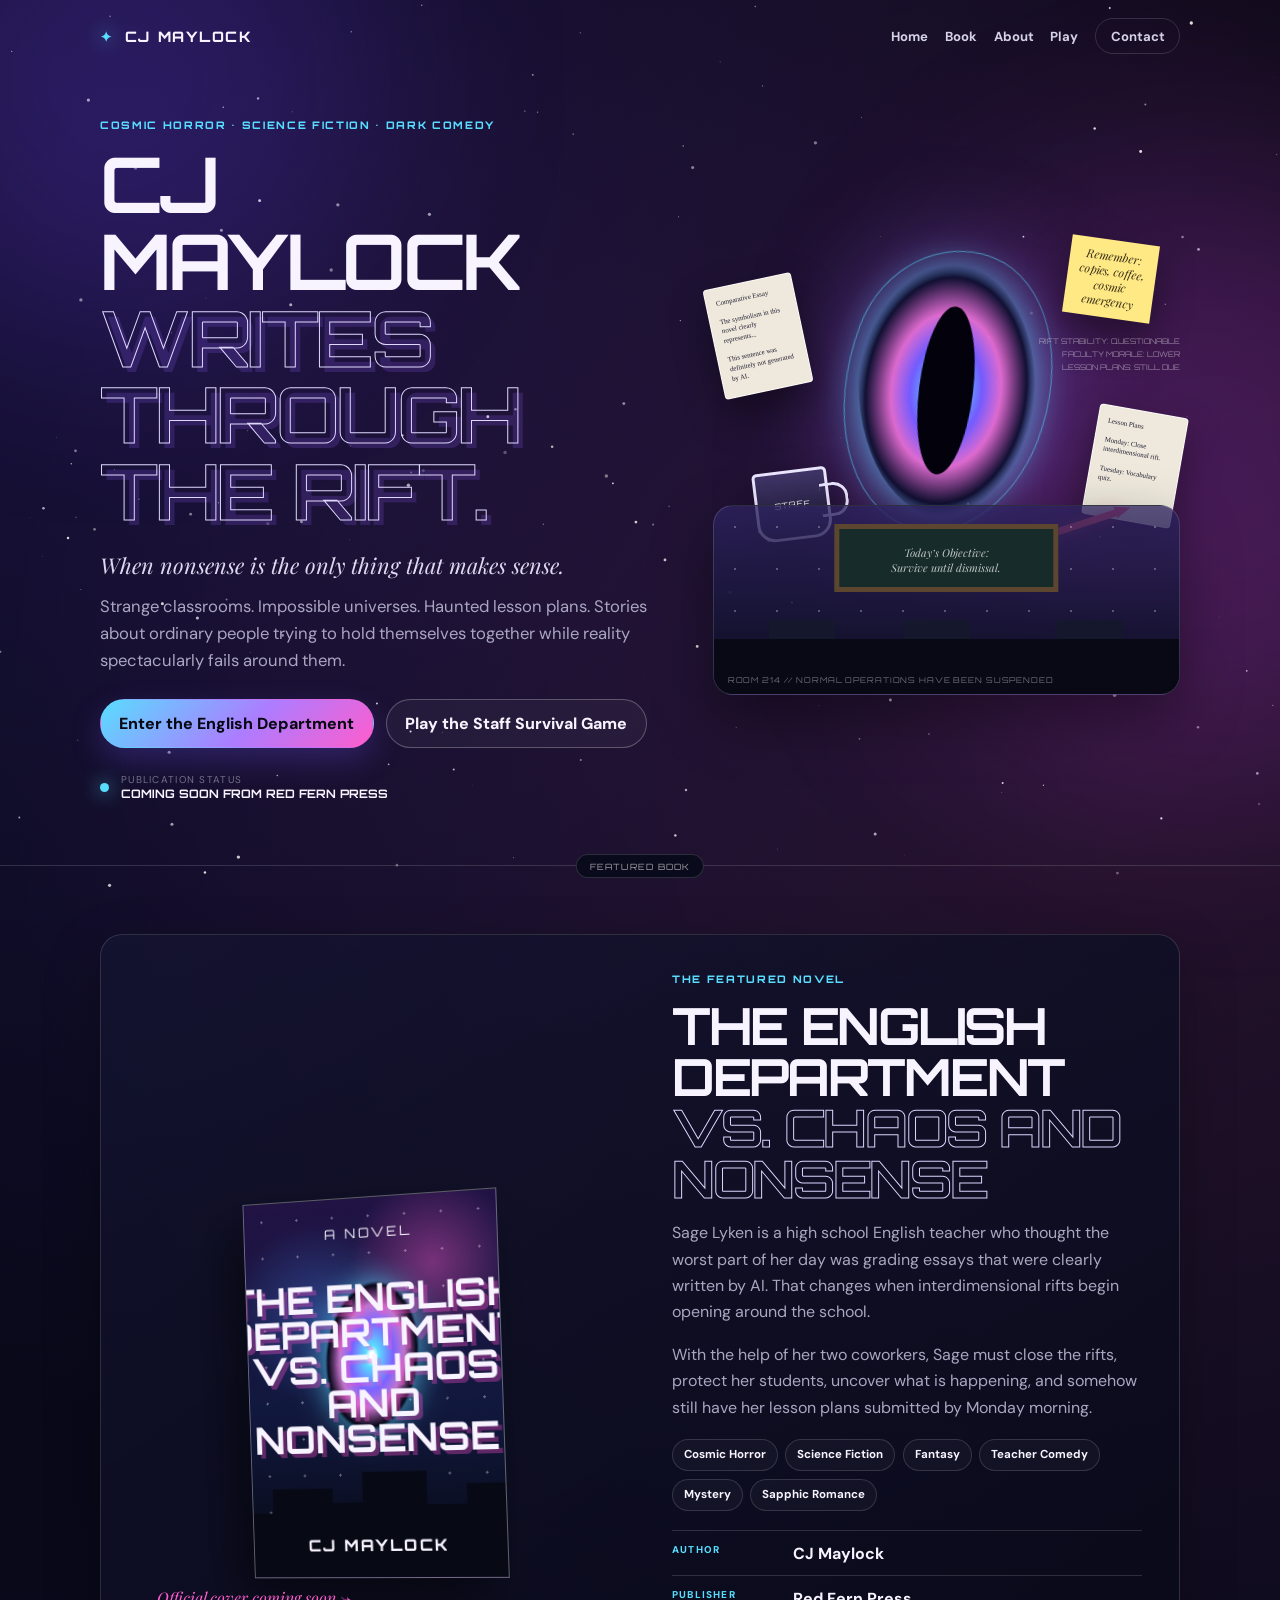
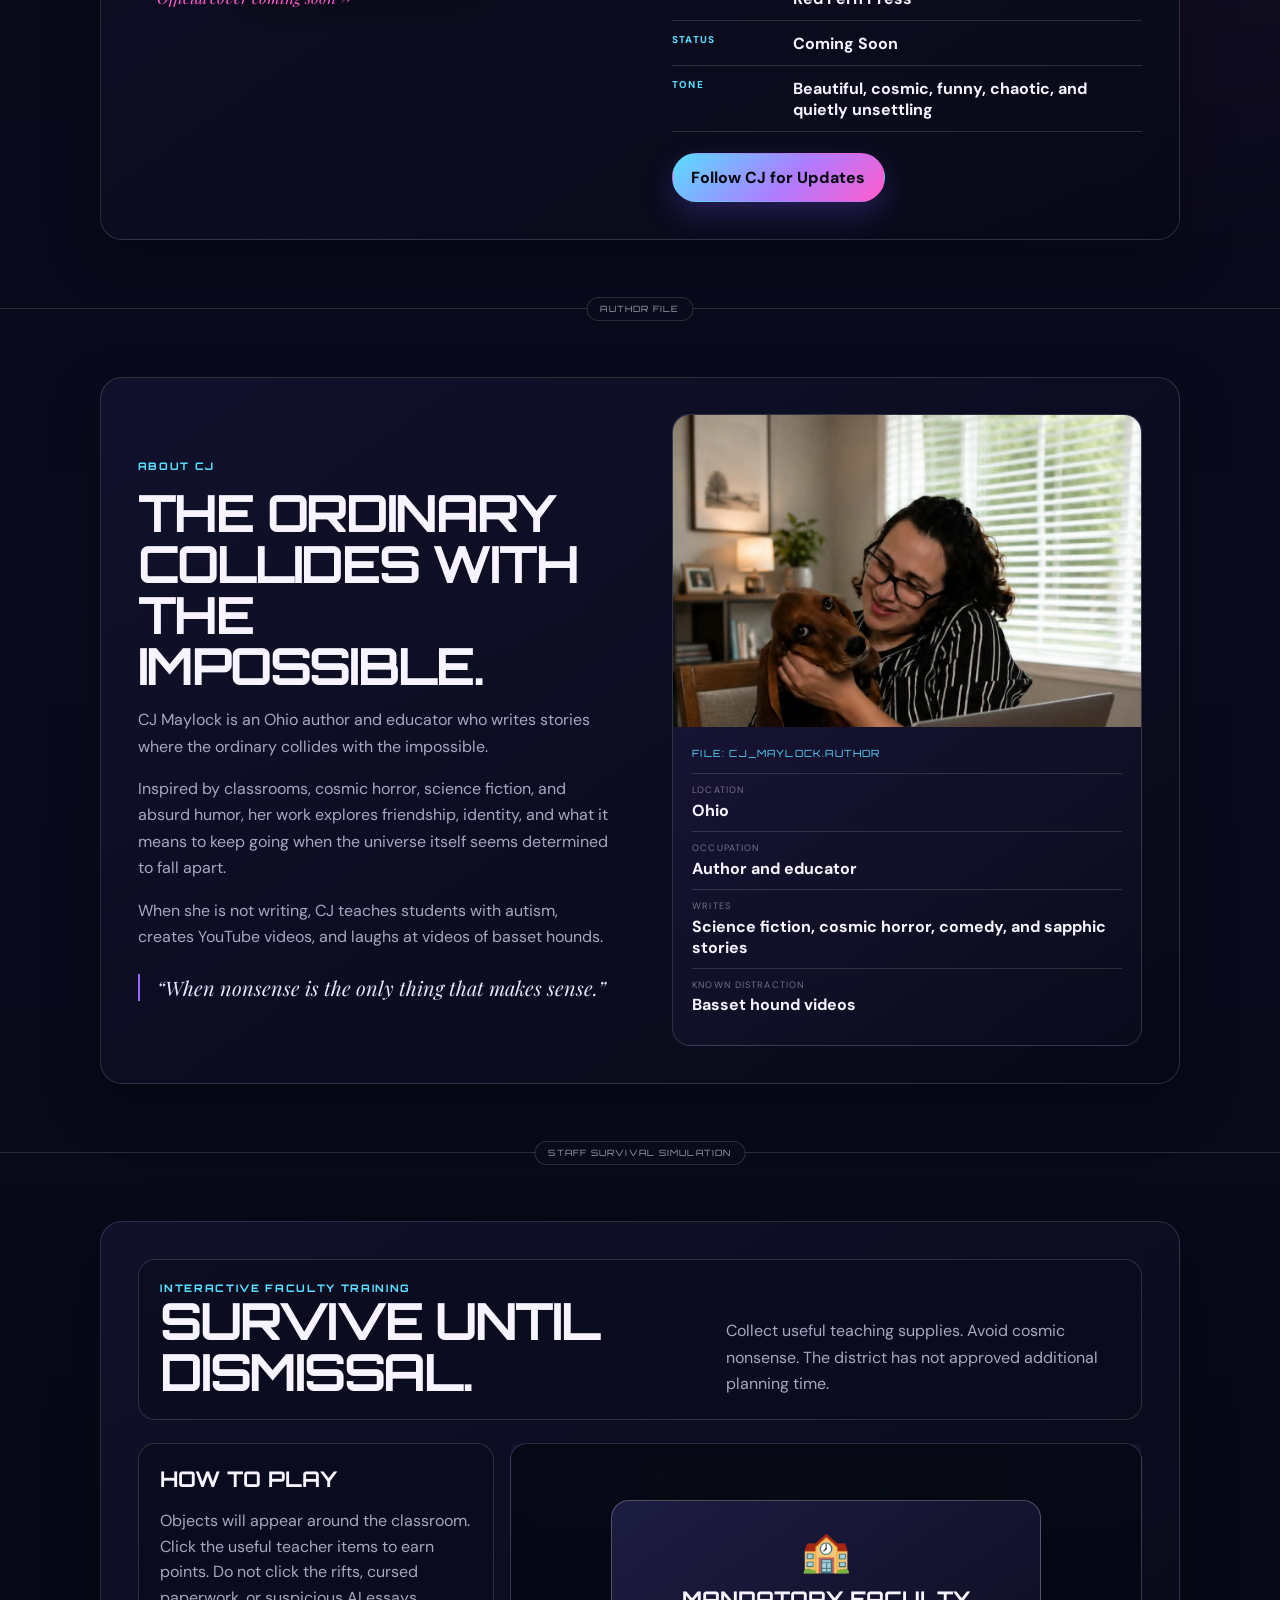
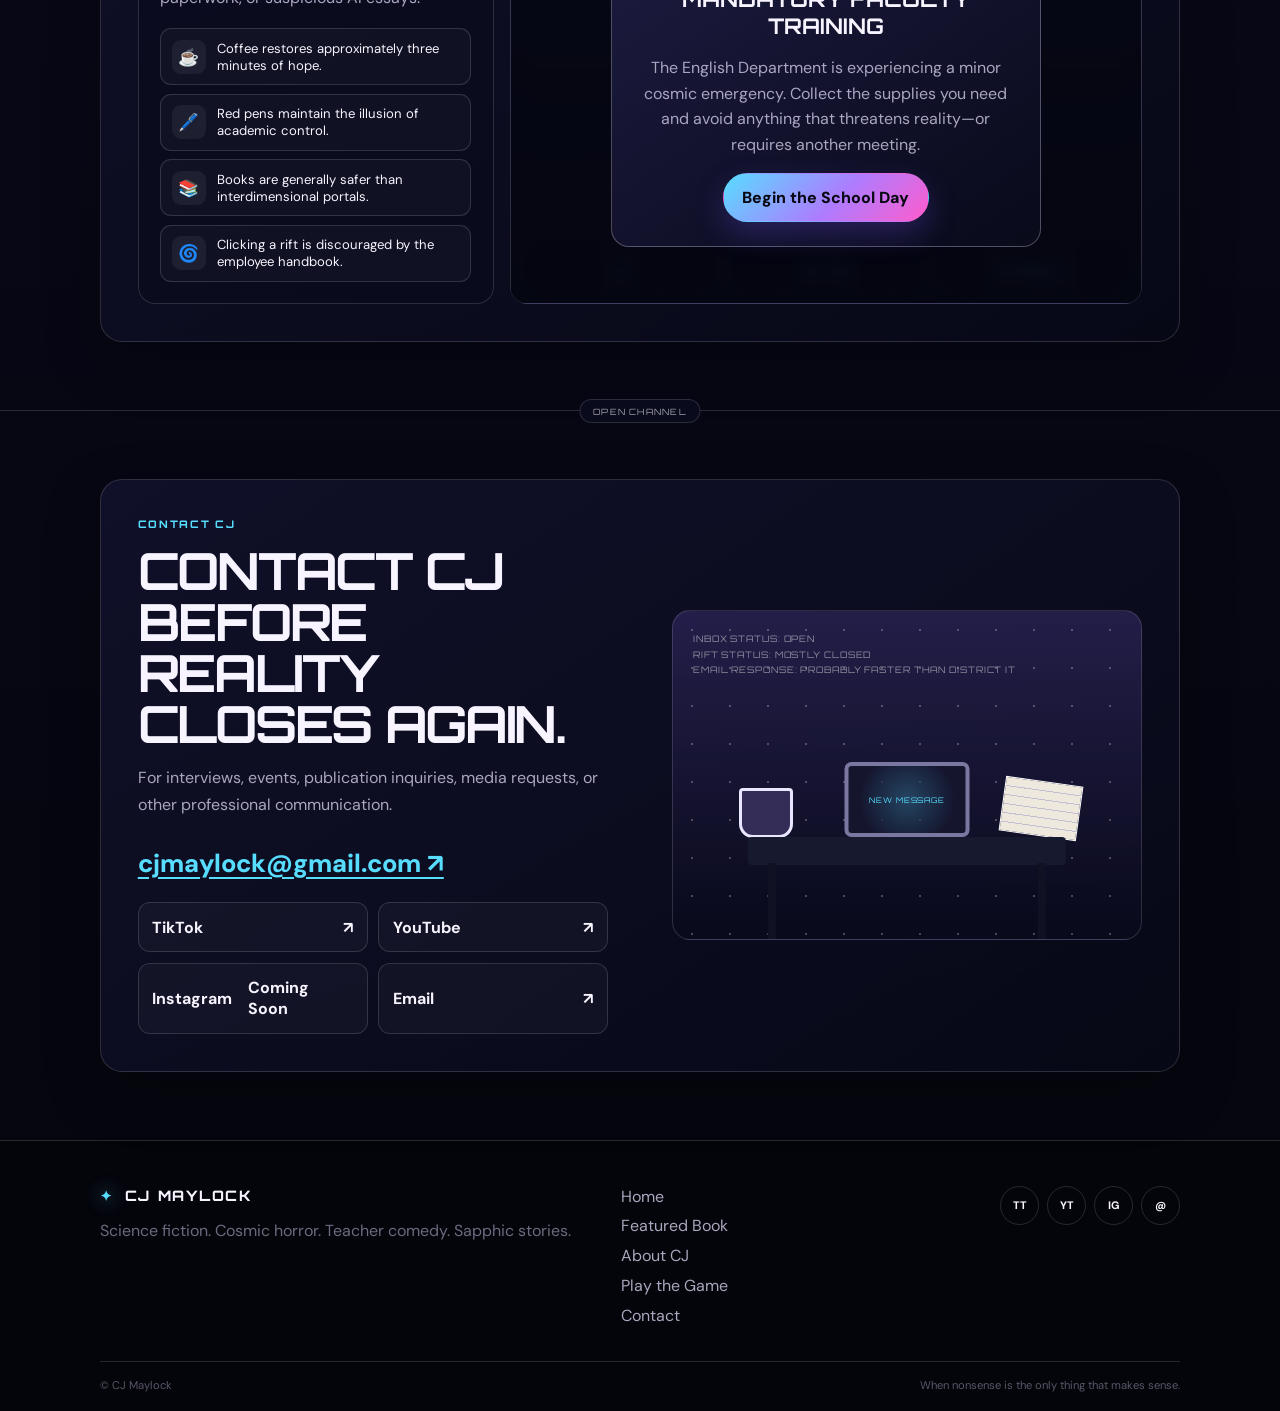
==== commit 7457bf18: "Update index.html" ====
--- a/index.html
+++ b/index.html
@@ -1,38 +1,18 @@
 <!DOCTYPE html>
+
 <html lang="en">
 <head>
-  <meta charset="UTF-8">
-
-  <meta
-    name="viewport"
-    content="width=device-width, initial-scale=1.0"
-  >
-
-  <meta
-    name="description"
-    content="Official author website for CJ Maylock, author of The English Department vs. Chaos and Nonsense."
-  >
-
-  <meta name="theme-color" content="#070712">
-
-  <title>
+<meta charset="utf-8"/>
+<meta content="width=device-width, initial-scale=1.0" name="viewport"/>
+<meta content="Official author website for CJ Maylock, author of The English Department vs. Chaos and Nonsense." name="description"/>
+<meta content="#070712" name="theme-color"/>
+<title>
     CJ Maylock | The English Department vs. Chaos and Nonsense
   </title>
-
-  <link rel="preconnect" href="https://fonts.googleapis.com">
-
-  <link
-    rel="preconnect"
-    href="https://fonts.gstatic.com"
-    crossorigin
-  >
-
-  <link
-    href="https://fonts.googleapis.com/css2?family=DM+Sans:wght@400;500;600;700;800&family=Orbitron:wght@500;600;700;800&family=Playfair+Display:ital,wght@0,600;1,600&display=swap"
-    rel="stylesheet"
-  >
-
-  <style>
+<link href="https://fonts.googleapis.com" rel="preconnect"/>
+<link crossorigin="" href="https://fonts.gstatic.com" rel="preconnect"/>
+<link href="https://fonts.googleapis.com/css2?family=DM+Sans:wght@400;500;600;700;800&amp;family=Orbitron:wght@500;600;700;800&amp;family=Playfair+Display:ital,wght@0,600;1,600&amp;display=swap" rel="stylesheet"/>
+<style>
     :root {
       --background: #060611;
       --background-light: #0d0d22;
@@ -2476,1227 +2456,492 @@
     }
   </style>
 </head>
-
 <body>
-  <canvas
-    id="starfield"
-    aria-hidden="true"
-  ></canvas>
-
-  <div
-    class="background-glow glow-one"
-    aria-hidden="true"
-  ></div>
-
-  <div
-    class="background-glow glow-two"
-    aria-hidden="true"
-  ></div>
-
-  <div
-    class="scanlines"
-    aria-hidden="true"
-  ></div>
-
-  <header class="site-header">
-    <nav
-      class="navigation shell"
-      aria-label="Main navigation"
-    >
-      <a
-        class="logo"
-        href="#home"
-      >
-        <span class="logo-mark">✦</span>
-        <span>CJ MAYLOCK</span>
-      </a>
-
-      <button
-        class="menu-toggle"
-        type="button"
-        aria-label="Open menu"
-        aria-expanded="false"
-      >
-        <span></span>
-        <span></span>
-      </button>
-
-      <div class="navigation-links">
-        <a href="#about">About CJ</a>
-        <a href="#book">Featured Book</a>
-        <a href="#updates">Updates</a>
-        <a href="#game">Play</a>
-        <a href="#faq">FAQ</a>
-
-        <a
-          class="navigation-contact"
-          href="#contact"
-        >
-          Contact
-        </a>
-      </div>
-    </nav>
-  </header>
-
-  <main>
-    <section
-      class="hero"
-      id="home"
-    >
-      <div class="hero-grid shell">
-        <div class="reveal">
-          <p class="hero-kicker">
-            SCIENCE FICTION / COSMIC HORROR / TEACHER COMEDY
-          </p>
-
-          <h1>
+<canvas aria-hidden="true" id="starfield"></canvas>
+<div aria-hidden="true" class="background-glow glow-one"></div>
+<div aria-hidden="true" class="background-glow glow-two"></div>
+<div aria-hidden="true" class="scanlines"></div>
+<header class="site-header">
+<nav aria-label="Main navigation" class="navigation shell">
+<a class="logo" href="#home">
+<span class="logo-mark">✦</span>
+<span>CJ MAYLOCK</span>
+</a>
+<button aria-expanded="false" aria-label="Open menu" class="menu-toggle" type="button">
+<span></span>
+<span></span>
+</button>
+<div class="navigation-links"><a href="#home">Home</a><a href="#book">Book</a><a href="#about">About</a><a href="#game">Play</a><a class="navigation-contact" href="#contact">Contact</a></div>
+</nav>
+</header>
+<main>
+<section class="hero" id="home">
+<div class="hero-grid shell">
+<div class="reveal">
+<p class="hero-kicker">COSMIC HORROR • SCIENCE FICTION • DARK COMEDY</p>
+<h1>
             CJ Maylock
 
             <em>
               writes through the rift.
             </em>
-          </h1>
-
-          <p class="hero-tagline">
+</h1>
+<p class="hero-tagline">
             When nonsense is the only thing that makes sense.
           </p>
-
-          <p class="hero-description">
+<p class="hero-description">
             Strange classrooms. Impossible universes. Haunted lesson plans.
             Stories about ordinary people trying to hold themselves together
             while reality spectacularly fails around them.
           </p>
-
-          <div class="hero-actions">
-            <a
-              class="button button-primary"
-              href="#book"
-            >
+<div class="hero-actions">
+<a class="button button-primary" href="#book">
               Enter the English Department
             </a>
-
-            <a
-              class="button button-secondary"
-              href="#game"
-            >
+<a class="button button-secondary" href="#game">
               Play the Staff Survival Game
             </a>
-          </div>
-
-          <div class="publication-status">
-            <div class="status-light"></div>
-
-            <div>
-              <small>PUBLICATION STATUS</small>
-
-              <strong>
+</div>
+<div class="publication-status">
+<div class="status-light"></div>
+<div>
+<small>PUBLICATION STATUS</small>
+<strong>
                 COMING SOON FROM RED FERN PRESS
               </strong>
-            </div>
-          </div>
-        </div>
-
-        <div class="hero-art reveal">
-          <div class="rift"></div>
-
-          <div class="floating-item floating-paper paper-one">
+</div>
+</div>
+</div>
+<div class="hero-art reveal">
+<div class="rift"></div>
+<div class="floating-item floating-paper paper-one">
             Comparative Essay
 
-            <br><br>
+            <br/><br/>
 
             The symbolism in this novel clearly represents...
 
-            <br><br>
+            <br/><br/>
 
             This sentence was definitely not generated by AI.
           </div>
-
-          <div class="floating-item floating-paper paper-two">
+<div class="floating-item floating-paper paper-two">
             Lesson Plans
 
-            <br><br>
+            <br/><br/>
 
             Monday: Close interdimensional rift.
 
-            <br><br>
+            <br/><br/>
 
             Tuesday: Vocabulary quiz.
           </div>
-
-          <div class="floating-item sticky-note">
+<div class="floating-item sticky-note">
             Remember:
 
-            <br>
+            <br/>
 
             copies, coffee, cosmic emergency
           </div>
-
-          <div class="floating-item coffee-cup"></div>
-
-          <div class="floating-item red-pen-floating"></div>
-
-          <div class="warning">
+<div class="floating-item coffee-cup"></div>
+<div class="floating-item red-pen-floating"></div>
+<div class="warning">
             RIFT STABILITY: QUESTIONABLE
 
-            <br>
+            <br/>
 
             FACULTY MORALE: LOWER
 
-            <br>
+            <br/>
 
             LESSON PLANS: STILL DUE
           </div>
-
-          <div class="classroom">
-            <div class="chalkboard">
+<div class="classroom">
+<div class="chalkboard">
               Today’s Objective:
 
-              <br>
+              <br/>
 
               Survive until dismissal.
             </div>
-
-            <div class="desk desk-one"></div>
-            <div class="desk desk-two"></div>
-            <div class="desk desk-three"></div>
-
-            <div class="school-floor"></div>
-
-            <p class="classroom-caption">
+<div class="desk desk-one"></div>
+<div class="desk desk-two"></div>
+<div class="desk desk-three"></div>
+<div class="school-floor"></div>
+<p class="classroom-caption">
               ROOM 214 // NORMAL OPERATIONS HAVE BEEN SUSPENDED
             </p>
-          </div>
-        </div>
-      </div>
-    </section>
-
-    <section
-      class="marquee"
-      aria-label="Book genres"
-    >
-      <div class="marquee-track">
-        <span>COSMIC HORROR</span>
-        <b>✦</b>
-
-        <span>SCIENCE FICTION</span>
-        <b>✦</b>
-
-        <span>TEACHER COMEDY</span>
-        <b>✦</b>
-
-        <span>MYSTERY</span>
-        <b>✦</b>
-
-        <span>SAPPHIC ROMANCE</span>
-        <b>✦</b>
-
-        <span>CHARACTER-DRIVEN DRAMA</span>
-        <b>✦</b>
-
-        <span>COSMIC HORROR</span>
-        <b>✦</b>
-
-        <span>SCIENCE FICTION</span>
-        <b>✦</b>
-
-        <span>TEACHER COMEDY</span>
-        <b>✦</b>
-
-        <span>MYSTERY</span>
-        <b>✦</b>
-
-        <span>SAPPHIC ROMANCE</span>
-        <b>✦</b>
-
-        <span>CHARACTER-DRIVEN DRAMA</span>
-        <b>✦</b>
-      </div>
-    </section>
-
-    <section
-      class="section"
-      id="book"
-    >
-      <span class="section-label">
+</div>
+</div>
+</div>
+</section>
+
+<section class="section" id="book">
+<span class="section-label">
         FEATURED BOOK
       </span>
-
-      <div class="two-column panel shell">
-        <div class="book-stage reveal">
-          <div class="book-object">
-            <div class="book-cover">
-              <div class="cover-rift"></div>
-              <div class="cover-school"></div>
-
-              <div class="cover-copy">
-                <small>A NOVEL</small>
-
-                <h3>
+<div class="two-column panel shell">
+<div class="book-stage reveal">
+<div class="book-object">
+<div class="book-cover">
+<div class="cover-rift"></div>
+<div class="cover-school"></div>
+<div class="cover-copy">
+<small>A NOVEL</small>
+<h3>
                   The English
-                  <br>
+                  <br/>
                   Department
-                  <br>
+                  <br/>
                   vs. Chaos
-                  <br>
+                  <br/>
                   and Nonsense
                 </h3>
-
-                <p>CJ MAYLOCK</p>
-              </div>
-            </div>
-          </div>
-
-          <div class="cover-placeholder">
+<p>CJ MAYLOCK</p>
+</div>
+</div>
+</div>
+<div class="cover-placeholder">
             Official cover coming soon →
           </div>
-        </div>
-
-        <div class="book-copy reveal">
-          <p class="section-tag">
+</div>
+<div class="book-copy reveal">
+<p class="section-tag">
             THE FEATURED NOVEL
           </p>
-
-          <h2>
+<h2>
             The English Department
 
-            <br>
-
-            <span>
+            <br/>
+<span>
               vs. Chaos and Nonsense
             </span>
-          </h2>
-
-          <p class="body-copy">
+</h2>
+<p class="body-copy">
             Sage Lyken is a high school English teacher who thought the worst
             part of her day was grading essays that were clearly written by AI.
             That changes when interdimensional rifts begin opening around the
             school.
           </p>
-
-          <p class="body-copy">
+<p class="body-copy">
             With the help of her two coworkers, Sage must close the rifts,
             protect her students, uncover what is happening, and somehow still
             have her lesson plans submitted by Monday morning.
           </p>
-
-          <div class="genre-list">
-            <span>Cosmic Horror</span>
-            <span>Science Fiction</span>
-            <span>Fantasy</span>
-            <span>Teacher Comedy</span>
-            <span>Mystery</span>
-            <span>Sapphic Romance</span>
-          </div>
-
-          <div class="book-metadata">
-            <div>
-              <span>AUTHOR</span>
-              <strong>CJ Maylock</strong>
-            </div>
-
-            <div>
-              <span>PUBLISHER</span>
-              <strong>Red Fern Press</strong>
-            </div>
-
-            <div>
-              <span>STATUS</span>
-              <strong>Coming Soon</strong>
-            </div>
-
-            <div>
-              <span>TONE</span>
-
-              <strong>
+<div class="genre-list">
+<span>Cosmic Horror</span>
+<span>Science Fiction</span>
+<span>Fantasy</span>
+<span>Teacher Comedy</span>
+<span>Mystery</span>
+<span>Sapphic Romance</span>
+</div>
+<div class="book-metadata">
+<div>
+<span>AUTHOR</span>
+<strong>CJ Maylock</strong>
+</div>
+<div>
+<span>PUBLISHER</span>
+<strong>Red Fern Press</strong>
+</div>
+<div>
+<span>STATUS</span>
+<strong>Coming Soon</strong>
+</div>
+<div>
+<span>TONE</span>
+<strong>
                 Beautiful, cosmic, funny, chaotic, and quietly unsettling
               </strong>
-            </div>
-          </div>
-
-          <div class="book-actions">
-            <a
-              class="button button-primary"
-              href="#newsletter"
-            >
-              Get Publication Updates
-            </a>
-
-            <span class="excerpt-note">
-              Excerpt coming later
-            </span>
-          </div>
-        </div>
-      </div>
-    </section>
-
-    <section
-      class="section"
-      id="about"
-    >
-      <span class="section-label">
+</div>
+</div>
+<div class="book-actions">
+<a class="button button-primary" href="#contact">Follow CJ for Updates</a>
+
+</div>
+</div>
+</div>
+</section>
+<section class="section" id="about">
+<span class="section-label">
         AUTHOR FILE
       </span>
-
-      <div class="two-column panel shell">
-        <div class="reveal">
-          <p class="section-tag">
+<div class="two-column panel shell">
+<div class="reveal">
+<p class="section-tag">
             ABOUT CJ
           </p>
-
-          <h2>
+<h2>
             The ordinary collides with the impossible.
           </h2>
-
-          <p class="body-copy">
+<p class="body-copy">
             CJ Maylock is an Ohio author and educator who writes stories where
             the ordinary collides with the impossible.
           </p>
-
-          <p class="body-copy">
+<p class="body-copy">
             Inspired by classrooms, cosmic horror, science fiction, and absurd
             humor, her work explores friendship, identity, and what it means to
             keep going when the universe itself seems determined to fall apart.
           </p>
-
-          <p class="body-copy">
+<p class="body-copy">
             When she is not writing, CJ teaches students with autism, creates
             YouTube videos, and laughs at videos of basset hounds.
           </p>
-
-          <blockquote class="author-quote">
+<blockquote class="author-quote">
             “When nonsense is the only thing that makes sense.”
           </blockquote>
-        </div>
-
-        <div class="author-card reveal">
-  <div class="author-photo">
-    <img src="download.jpg" alt="Author CJ Maylock">
-  </div>
-
-          <div class="author-details">
-            <span>
+</div>
+<div class="author-card reveal">
+<div class="author-photo">
+<img alt="Author CJ Maylock" src="download.jpg"/>
+</div>
+<div class="author-details">
+<span>
               FILE: CJ_MAYLOCK.AUTHOR
             </span>
-
-            <div>
-              <small>LOCATION</small>
-              <strong>Ohio</strong>
-            </div>
-
-            <div>
-              <small>OCCUPATION</small>
-              <strong>Author and educator</strong>
-            </div>
-
-            <div>
-              <small>WRITES</small>
-
-              <strong>
+<div>
+<small>LOCATION</small>
+<strong>Ohio</strong>
+</div>
+<div>
+<small>OCCUPATION</small>
+<strong>Author and educator</strong>
+</div>
+<div>
+<small>WRITES</small>
+<strong>
                 Science fiction, cosmic horror, comedy, and sapphic stories
               </strong>
-            </div>
-
-            <div>
-              <small>KNOWN DISTRACTION</small>
-              <strong>Basset hound videos</strong>
-            </div>
-          </div>
-        </div>
-      </div>
-    </section>
-
-    <section class="section">
-      <span class="section-label">
-        INSIDE THE STORY
-      </span>
-
-      <div class="shell">
-        <div class="section-heading reveal">
-          <div>
-            <p class="section-tag">
-              CASE FILES
-            </p>
-
-            <h2>
-              Three problems. One exhausted department.
-            </h2>
-          </div>
-
-          <p class="body-copy">
-            Cosmic-scale danger meets teaching, friendship, identity, mystery,
-            and workplace survival.
-          </p>
-        </div>
-
-        <div class="card-grid">
-          <article class="story-card reveal">
-            <div class="card-number">01</div>
-            <div class="card-icon">✦</div>
-
-            <h3>The Rifts</h3>
-
-            <p>
-              Interdimensional openings begin appearing around the school,
-              revealing realities that do not follow recognizable rules.
-            </p>
-
-            <div class="card-note">
-              PLEASE DO NOT TOUCH THE GLOWING VOID
-            </div>
-          </article>
-
-          <article class="story-card reveal">
-            <div class="card-number">02</div>
-            <div class="card-icon">✎</div>
-
-            <h3>The Faculty</h3>
-
-            <p>
-              Sage and her coworkers must confront impossible threats while
-              managing students, paperwork, deadlines, and each other.
-            </p>
-
-            <div class="card-note">
-              STAFF MEETING STILL SCHEDULED
-            </div>
-          </article>
-
-          <article class="story-card reveal">
-            <div class="card-number">03</div>
-            <div class="card-icon">?</div>
-
-            <h3>The Mystery</h3>
-
-            <p>
-              Someone or something is behind the fractures, and the truth may
-              be much larger—and stranger—than the school itself.
-            </p>
-
-            <div class="card-note">
-              REALITY MAY CONTAIN INCONSISTENCIES
-            </div>
-          </article>
-        </div>
-      </div>
-    </section>
-
-    <section
-      class="section"
-      id="updates"
-    >
-      <span class="section-label">
-        TRANSMISSIONS
-      </span>
-
-      <div class="updates-grid panel shell">
-        <div class="sticky-column reveal">
-          <p class="section-tag">
-            NEWS AND UPDATES
-          </p>
-
-          <h2>
-            Incoming transmissions.
-          </h2>
-
-          <p class="body-copy">
-            Publication announcements, cover reveals, release information, and
-            event news will appear here.
-          </p>
-        </div>
-
-        <div class="updates-list">
-          <article class="update-card reveal">
-            <div class="update-date">
-              CURRENT STATUS
-            </div>
-
-            <div>
-              <h3>
-                The English Department is coming soon
-              </h3>
-
-              <p>
-                <em>The English Department vs. Chaos and Nonsense</em> is
-                currently listed as coming soon from Red Fern Press. Additional
-                publication details will be shared after they are finalized.
-              </p>
-
-              <span class="status-chip">
-                PUBLICATION UPDATE
-              </span>
-            </div>
-          </article>
-
-          <article class="update-card reveal">
-            <div class="update-date">
-              COVER FILE
-            </div>
-
-            <div>
-              <h3>
-                Official cover reveal ahead
-              </h3>
-
-              <p>
-                The current website uses a custom placeholder cover. The final
-                cover artwork and purchasing information will be added once
-                available.
-              </p>
-
-              <span class="status-chip">
-                COMING LATER
-              </span>
-            </div>
-          </article>
-
-          <article class="update-card reveal">
-            <div class="update-date">
-              TRANSMISSION
-            </div>
-
-            <div>
-              <h3>
-                Newsletter connection pending
-              </h3>
-
-              <p>
-                The signup form is ready to connect to Mailchimp, Substack,
-                MailerLite, Kit, or another newsletter provider.
-              </p>
-
-              <span class="status-chip">
-                SYSTEM NOT YET CONNECTED
-              </span>
-            </div>
-          </article>
-        </div>
-      </div>
-    </section>
-
-    <section
-      class="section"
-      id="game"
-    >
-      <span class="section-label">
+</div>
+<div>
+<small>KNOWN DISTRACTION</small>
+<strong>Basset hound videos</strong>
+</div>
+</div>
+</div>
+</div>
+</section>
+
+
+<section class="section" id="game">
+<span class="section-label">
         STAFF SURVIVAL SIMULATION
       </span>
-
-      <div class="panel game-panel shell">
-        <div class="section-heading reveal">
-          <div>
-            <p class="section-tag">
+<div class="panel game-panel shell">
+<div class="section-heading reveal">
+<div>
+<p class="section-tag">
               INTERACTIVE FACULTY TRAINING
             </p>
-
-            <h2>
+<h2>
               Survive until dismissal.
             </h2>
-          </div>
-
-          <p class="body-copy">
+</div>
+<p class="body-copy">
             Collect useful teaching supplies. Avoid cosmic nonsense. The
             district has not approved additional planning time.
           </p>
-        </div>
-
-        <div class="game-layout">
-          <div class="game-instructions reveal">
-            <h3>
+</div>
+<div class="game-layout">
+<div class="game-instructions reveal">
+<h3>
               How to Play
             </h3>
-
-            <p>
+<p>
               Objects will appear around the classroom. Click the useful
               teacher items to earn points. Do not click the rifts, cursed
               paperwork, or suspicious AI essays.
             </p>
-
-            <div class="game-legend">
-              <div class="legend-item">
-                <span class="legend-symbol">☕</span>
-
-                <span>
+<div class="game-legend">
+<div class="legend-item">
+<span class="legend-symbol">☕</span>
+<span>
                   Coffee restores approximately three minutes of hope.
                 </span>
-              </div>
-
-              <div class="legend-item">
-                <span class="legend-symbol">🖊️</span>
-
-                <span>
+</div>
+<div class="legend-item">
+<span class="legend-symbol">🖊️</span>
+<span>
                   Red pens maintain the illusion of academic control.
                 </span>
-              </div>
-
-              <div class="legend-item">
-                <span class="legend-symbol">📚</span>
-
-                <span>
+</div>
+<div class="legend-item">
+<span class="legend-symbol">📚</span>
+<span>
                   Books are generally safer than interdimensional portals.
                 </span>
-              </div>
-
-              <div class="legend-item">
-                <span class="legend-symbol">🌀</span>
-
-                <span>
+</div>
+<div class="legend-item">
+<span class="legend-symbol">🌀</span>
+<span>
                   Clicking a rift is discouraged by the employee handbook.
                 </span>
-              </div>
-            </div>
-          </div>
-
-          <div
-            class="game-area reveal"
-            id="game-area"
-          >
-            <div class="game-blackboard">
+</div>
+</div>
+</div>
+<div class="game-area reveal" id="game-area">
+<div class="game-blackboard">
               Today’s Objective:
 
-              <br>
+              <br/>
 
               Make it to dismissal without ending reality.
             </div>
-
-            <div class="game-hud">
-              <div class="hud-item">
-                <small>SCORE</small>
-                <strong id="game-score">0</strong>
-              </div>
-
-              <div class="hud-item">
-                <small>ROUND</small>
-                <strong id="game-round">0 / 10</strong>
-              </div>
-
-              <div class="hud-item">
-                <small>FACULTY MORALE</small>
-                <strong id="game-morale">STABLE</strong>
-              </div>
-            </div>
-
-            <div
-              class="game-start-screen"
-              id="game-start-screen"
-            >
-              <div class="game-modal">
-                <div class="game-modal-icon">🏫</div>
-
-                <h3>
+<div class="game-hud">
+<div class="hud-item">
+<small>SCORE</small>
+<strong id="game-score">0</strong>
+</div>
+<div class="hud-item">
+<small>ROUND</small>
+<strong id="game-round">0 / 10</strong>
+</div>
+<div class="hud-item">
+<small>FACULTY MORALE</small>
+<strong id="game-morale">STABLE</strong>
+</div>
+</div>
+<div class="game-start-screen" id="game-start-screen">
+<div class="game-modal">
+<div class="game-modal-icon">🏫</div>
+<h3>
                   Mandatory Faculty Training
                 </h3>
-
-                <p>
+<p>
                   The English Department is experiencing a minor cosmic
                   emergency. Collect the supplies you need and avoid anything
                   that threatens reality—or requires another meeting.
                 </p>
-
-                <button
-                  class="button button-primary"
-                  id="start-game-button"
-                  type="button"
-                >
+<button class="button button-primary" id="start-game-button" type="button">
                   Begin the School Day
                 </button>
-              </div>
-            </div>
-
-            <div
-              class="game-result-screen"
-              id="game-result-screen"
-            >
-              <div class="game-modal">
-                <div
-                  class="game-modal-icon"
-                  id="result-icon"
-                >
+</div>
+</div>
+<div class="game-result-screen" id="game-result-screen">
+<div class="game-modal">
+<div class="game-modal-icon" id="result-icon">
                   🎉
                 </div>
-
-                <h3 id="result-title">
+<h3 id="result-title">
                   Dismissal Achieved
                 </h3>
-
-                <p
-                  class="game-result-score"
-                  id="result-score"
-                ></p>
-
-                <p id="result-message"></p>
-
-                <div class="game-buttons">
-                  <button
-                    class="button button-secondary"
-                    id="restart-game-button"
-                    type="button"
-                  >
+<p class="game-result-score" id="result-score"></p>
+<p id="result-message"></p>
+<div class="game-buttons">
+<button class="button button-secondary" id="restart-game-button" type="button">
                     Try Again
                   </button>
-
-                  <!-- Replace # with the real purchase link when available. -->
-                  <a
-                    class="button button-primary"
-                    href="#book"
-                  >
+<!-- Replace # with the real purchase link when available. -->
+<a class="button button-primary" href="#book">
                     Go Buy the Book
                   </a>
-                </div>
-              </div>
-            </div>
-          </div>
-        </div>
-      </div>
-    </section>
-
-    <section class="section">
-      <span class="section-label">
-        FUTURE FILES
-      </span>
-
-      <div class="shell">
-        <div class="section-heading reveal">
-          <div>
-            <p class="section-tag">
-              WHAT COMES NEXT
-            </p>
-
-            <h2>
-              Reserved for future announcements.
-            </h2>
-          </div>
-
-          <p class="body-copy">
-            These areas can be updated when CJ is ready to announce projects,
-            appearances, or press materials.
-          </p>
-        </div>
-
-        <div class="card-grid">
-          <article class="future-card reveal">
-            <div class="card-number">
-              UPCOMING PROJECTS
-            </div>
-
-            <h3>
-              Classified for now
-            </h3>
-
-            <p>
-              New books and projects can be added here whenever CJ is ready to
-              announce them.
-            </p>
-
-            <div class="card-note">
-              NO ADDITIONAL PROJECTS ANNOUNCED
-            </div>
-          </article>
-
-          <article class="future-card reveal">
-            <div class="card-number">
-              EVENTS
-            </div>
-
-            <h3>
-              Appearances coming later
-            </h3>
-
-            <p>
-              Readings, signings, panels, school visits, and virtual events can
-              be listed here.
-            </p>
-
-            <div class="card-note">
-              NO EVENTS CURRENTLY SCHEDULED
-            </div>
-          </article>
-
-          <article class="future-card reveal">
-            <div class="card-number">
-              MEDIA KIT
-            </div>
-
-            <h3>
-              Press materials pending
-            </h3>
-
-            <p>
-              A biography, professional photograph, book cover, press release,
-              and downloadable media kit can be added later.
-            </p>
-
-            <div class="card-note">
-              MEDIA FILES COMING SOON
-            </div>
-          </article>
-        </div>
-      </div>
-    </section>
-
-    <section
-      class="section"
-      id="faq"
-    >
-      <span class="section-label">
-        ARCHIVE QUESTIONS
-      </span>
-
-      <div class="faq-grid panel shell">
-        <div class="sticky-column reveal">
-          <p class="section-tag">
-            FREQUENTLY ASKED QUESTIONS
-          </p>
-
-          <h2>
-            Before entering the rift.
-          </h2>
-
-          <p class="body-copy">
-            Answers about the book, its genres, publication status, and future
-            updates.
-          </p>
-        </div>
-
-        <div class="faq-list">
-          <article class="faq-item reveal">
-            <button
-              class="faq-question"
-              type="button"
-            >
-              <span>What is the book about?</span>
-              <span>+</span>
-            </button>
-
-            <div class="faq-answer">
-              <p>
-                The novel follows high school English teacher Sage Lyken as
-                interdimensional rifts begin opening around her school. Sage and
-                her two coworkers must close the rifts, protect their students,
-                and uncover the mystery behind them while surviving the
-                ordinary demands of teaching.
-              </p>
-            </div>
-          </article>
-
-          <article class="faq-item reveal">
-            <button
-              class="faq-question"
-              type="button"
-            >
-              <span>What genre is the book?</span>
-              <span>+</span>
-            </button>
-
-            <div class="faq-answer">
-              <p>
-                It combines science fiction, fantasy, cosmic horror, teacher
-                and workplace comedy, mystery, character-driven drama, and
-                sapphic romance.
-              </p>
-            </div>
-          </article>
-
-          <article class="faq-item reveal">
-            <button
-              class="faq-question"
-              type="button"
-            >
-              <span>Is it frightening?</span>
-              <span>+</span>
-            </button>
-
-            <div class="faq-answer">
-              <p>
-                The horror is cosmic, eerie, and strange rather than focused on
-                gore or jump scares. The book balances unsettling ideas with
-                absurd humor and emotional relationships.
-              </p>
-            </div>
-          </article>
-
-          <article class="faq-item reveal">
-            <button
-              class="faq-question"
-              type="button"
-            >
-              <span>Who is publishing the novel?</span>
-              <span>+</span>
-            </button>
-
-            <div class="faq-answer">
-              <p>
-                The novel is currently listed as coming soon from Red Fern
-                Press. Final publication information will be announced when all
-                details are confirmed.
-              </p>
-            </div>
-          </article>
-
-          <article class="faq-item reveal">
-            <button
-              class="faq-question"
-              type="button"
-            >
-              <span>When will the book be released?</span>
-              <span>+</span>
-            </button>
-
-            <div class="faq-answer">
-              <p>
-                An official release date has not yet been announced. Readers
-                can follow CJ on social media or join the future newsletter
-                list for updates.
-              </p>
-            </div>
-          </article>
-
-          <article class="faq-item reveal">
-            <button
-              class="faq-question"
-              type="button"
-            >
-              <span>Will an excerpt be available?</span>
-              <span>+</span>
-            </button>
-
-            <div class="faq-answer">
-              <p>
-                An excerpt may be added later once CJ and the publisher are
-                ready to share it.
-              </p>
-            </div>
-          </article>
-        </div>
-      </div>
-    </section>
-
-    <section
-      class="section"
-      id="newsletter"
-    >
-      <span class="section-label">
-        NEWSLETTER
-      </span>
-
-      <div class="newsletter-panel shell reveal">
-        <div>
-          <p class="section-tag">
-            RECEIVE TRANSMISSIONS
-          </p>
-
-          <h2>
-            Updates from the English Department.
-          </h2>
-
-          <p class="body-copy">
-            Publication news, cover reveals, release announcements, events, and
-            occasional reports from realities that probably should not exist.
-          </p>
-        </div>
-
-        <form
-          class="newsletter-form"
-          id="newsletter-form"
-        >
-          <label for="email">
-            Enter your email address
-          </label>
-
-          <div class="newsletter-row">
-            <input
-              id="email"
-              name="email"
-              type="email"
-              placeholder="you@earth.net"
-              required
-            >
-
-            <button
-              class="button button-primary"
-              type="submit"
-            >
-              Join the Signal
-            </button>
-          </div>
-
-          <p class="form-note">
-            This is currently a demonstration form. Connect it to a newsletter
-            provider before publishing.
-          </p>
-
-          <p
-            class="form-message"
-            id="form-message"
-            aria-live="polite"
-          ></p>
-        </form>
-      </div>
-    </section>
-
-    <section
-      class="section"
-      id="contact"
-    >
-      <span class="section-label">
+</div>
+</div>
+</div>
+</div>
+</div>
+</div>
+</section>
+
+
+
+<section class="section" id="contact">
+<span class="section-label">
         OPEN CHANNEL
       </span>
-
-      <div class="contact-grid panel shell">
-        <div class="reveal">
-          <p class="section-tag">
+<div class="contact-grid panel shell">
+<div class="reveal">
+<p class="section-tag">
             CONTACT CJ
           </p>
-
-          <h2>
+<h2>
             Contact CJ before reality closes again.
           </h2>
-
-          <p class="body-copy">
+<p class="body-copy">
             For interviews, events, publication inquiries, media requests, or
             other professional communication.
           </p>
-
-          <a
-            class="contact-email"
-            href="mailto:cjmaylock@gmail.com"
-          >
+<a class="contact-email" href="mailto:cjmaylock@gmail.com">
             cjmaylock@gmail.com ↗
           </a>
-
-          <div class="social-grid">
-            <a
-              class="social-link"
-              href="https://www.tiktok.com/@cj.maylock"
-              target="_blank"
-              rel="noopener noreferrer"
-            >
-              <span>TikTok</span>
-              <span>↗</span>
-            </a>
-
-            <a
-              class="social-link"
-              href="https://www.youtube.com/@CJMaylock/videos"
-              target="_blank"
-              rel="noopener noreferrer"
-            >
-              <span>YouTube</span>
-              <span>↗</span>
-            </a>
-
-            <!-- Replace # with the Instagram link later. -->
-            <a
-              class="social-link"
-              href="#"
-            >
-              <span>Instagram</span>
-              <span>Coming Soon</span>
-            </a>
-
-            <a
-              class="social-link"
-              href="mailto:cjmaylock@gmail.com"
-            >
-              <span>Email</span>
-              <span>↗</span>
-            </a>
-          </div>
-        </div>
-
-        <div class="contact-visual reveal">
-          <div class="contact-message">
+<div class="social-grid">
+<a class="social-link" href="https://www.tiktok.com/@cj.maylock" rel="noopener noreferrer" target="_blank">
+<span>TikTok</span>
+<span>↗</span>
+</a>
+<a class="social-link" href="https://www.youtube.com/@CJMaylock/videos" rel="noopener noreferrer" target="_blank">
+<span>YouTube</span>
+<span>↗</span>
+</a>
+<!-- Replace # with the Instagram link later. -->
+<a class="social-link" href="#">
+<span>Instagram</span>
+<span>Coming Soon</span>
+</a>
+<a class="social-link" href="mailto:cjmaylock@gmail.com">
+<span>Email</span>
+<span>↗</span>
+</a>
+</div>
+</div>
+<div class="contact-visual reveal">
+<div class="contact-message">
             INBOX STATUS: OPEN
 
-            <br>
+            <br/>
 
             RIFT STATUS: MOSTLY CLOSED
 
-            <br>
+            <br/>
 
             EMAIL RESPONSE: PROBABLY FASTER THAN DISTRICT IT
           </div>
-
-          <div class="contact-laptop"></div>
-          <div class="contact-papers"></div>
-          <div class="contact-coffee"></div>
-          <div class="contact-desk"></div>
-        </div>
-      </div>
-    </section>
-  </main>
-
-  <footer>
-    <div class="footer-grid shell">
-      <div>
-        <a
-          class="logo"
-          href="#home"
-        >
-          <span class="logo-mark">✦</span>
-          <span>CJ MAYLOCK</span>
-        </a>
-
-        <p>
+<div class="contact-laptop"></div>
+<div class="contact-papers"></div>
+<div class="contact-coffee"></div>
+<div class="contact-desk"></div>
+</div>
+</div>
+</section>
+</main>
+<footer>
+<div class="footer-grid shell">
+<div>
+<a class="logo" href="#home">
+<span class="logo-mark">✦</span>
+<span>CJ MAYLOCK</span>
+</a>
+<p>
           Science fiction. Cosmic horror. Teacher comedy. Sapphic stories.
         </p>
-      </div>
-
-      <div class="footer-links">
-        <a href="#about">About CJ</a>
-        <a href="#book">Featured Book</a>
-        <a href="#updates">Updates</a>
-        <a href="#game">Play the Game</a>
-        <a href="#faq">FAQ</a>
-        <a href="#newsletter">Newsletter</a>
-      </div>
-
-      <div class="footer-socials">
-        <a
-          href="https://www.tiktok.com/@cj.maylock"
-          target="_blank"
-          rel="noopener noreferrer"
-          aria-label="TikTok"
-        >
+</div>
+<div class="footer-links"><a href="#home">Home</a><a href="#book">Featured Book</a><a href="#about">About CJ</a><a href="#game">Play the Game</a><a href="#contact">Contact</a></div>
+<div class="footer-socials">
+<a aria-label="TikTok" href="https://www.tiktok.com/@cj.maylock" rel="noopener noreferrer" target="_blank">
           TT
         </a>
-
-        <a
-          href="https://www.youtube.com/@CJMaylock/videos"
-          target="_blank"
-          rel="noopener noreferrer"
-          aria-label="YouTube"
-        >
+<a aria-label="YouTube" href="https://www.youtube.com/@CJMaylock/videos" rel="noopener noreferrer" target="_blank">
           YT
         </a>
-
-        <a
-          href="#"
-          aria-label="Instagram coming soon"
-        >
+<a aria-label="Instagram coming soon" href="#">
           IG
         </a>
-
-        <a
-          href="mailto:cjmaylock@gmail.com"
-          aria-label="Email CJ Maylock"
-        >
+<a aria-label="Email CJ Maylock" href="mailto:cjmaylock@gmail.com">
           @
         </a>
-      </div>
-    </div>
-
-    <div class="footer-bottom shell">
-      <span>
+</div>
+</div>
+<div class="footer-bottom shell">
+<span>
         © <span id="current-year"></span> CJ Maylock
       </span>
-
-      <span>
+<span>
         When nonsense is the only thing that makes sense.
       </span>
-    </div>
-  </footer>
-
-  <script>
+</div>
+</footer>
+<script>
     /*
       =========================================================
       ANIMATED STARFIELD
@@ -4425,4 +3670,4 @@
       new Date().getFullYear();
   </script>
 </body>
-</html>+</html>
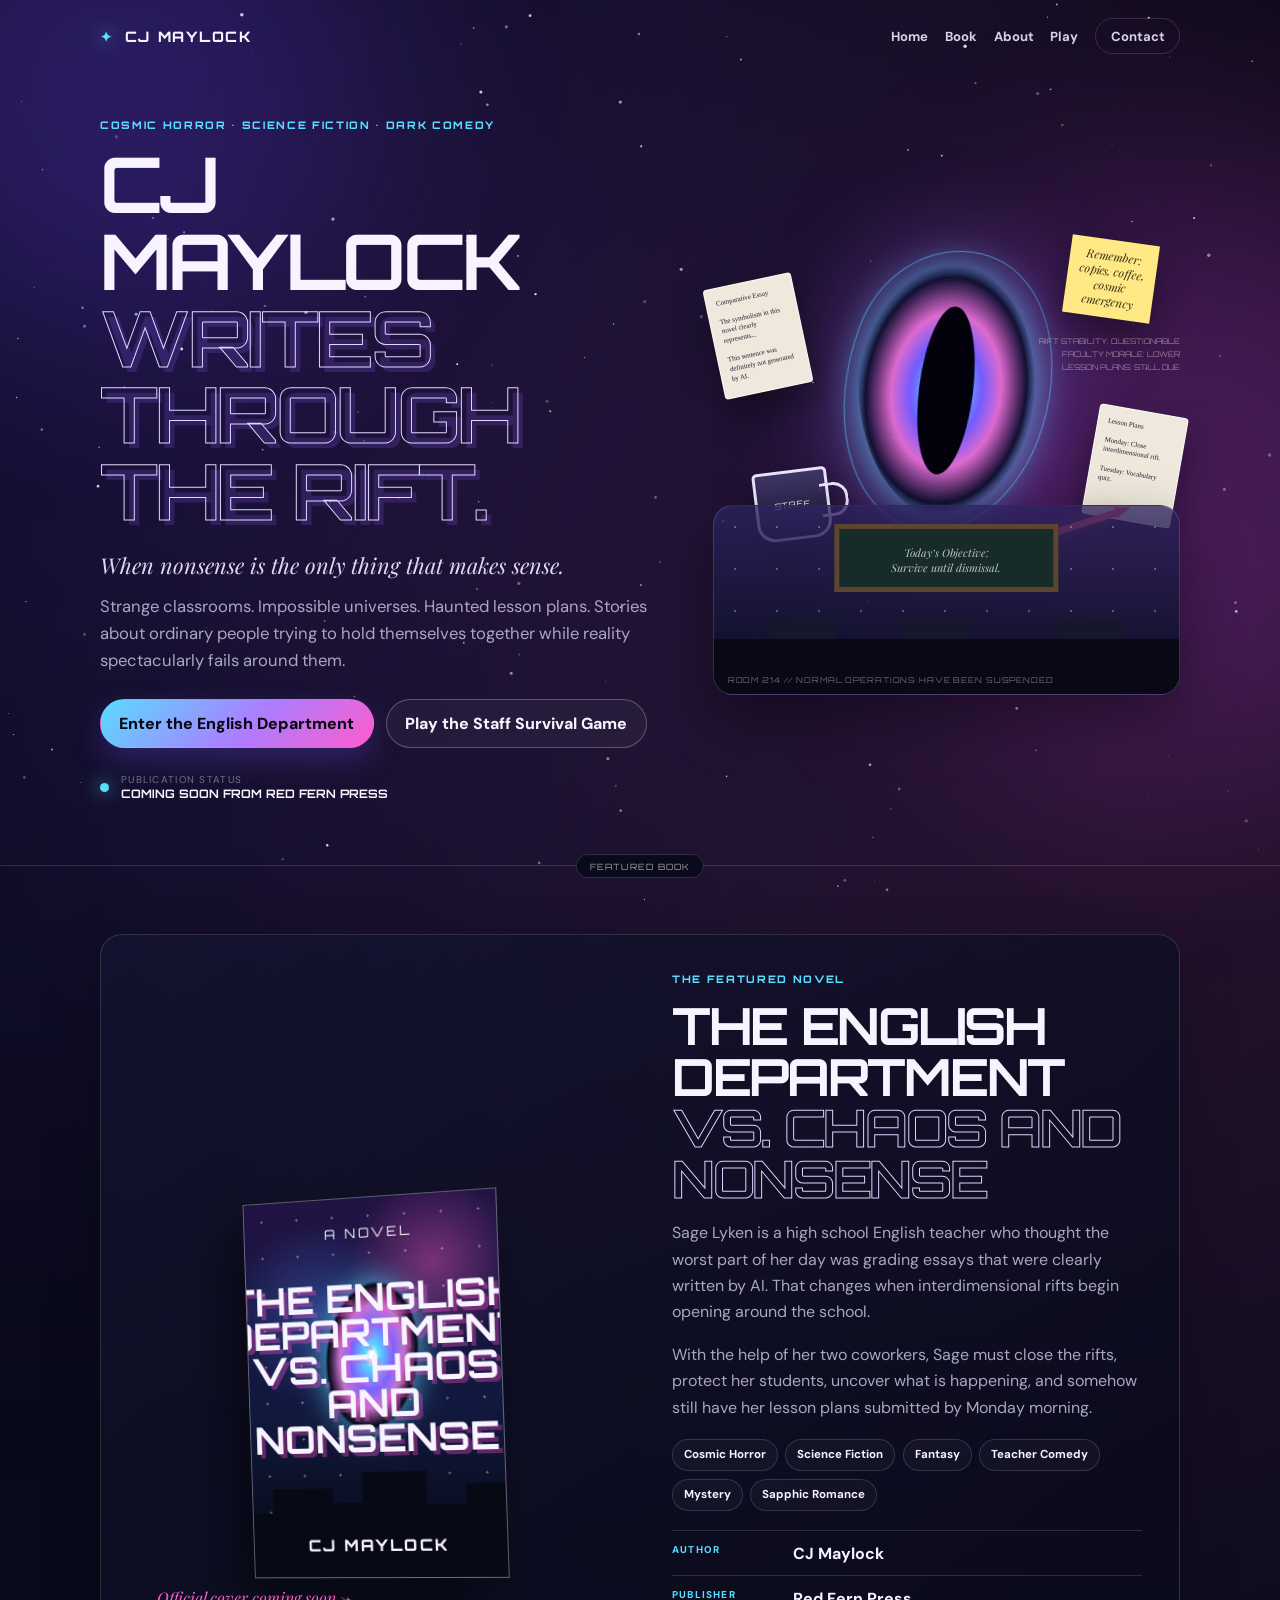
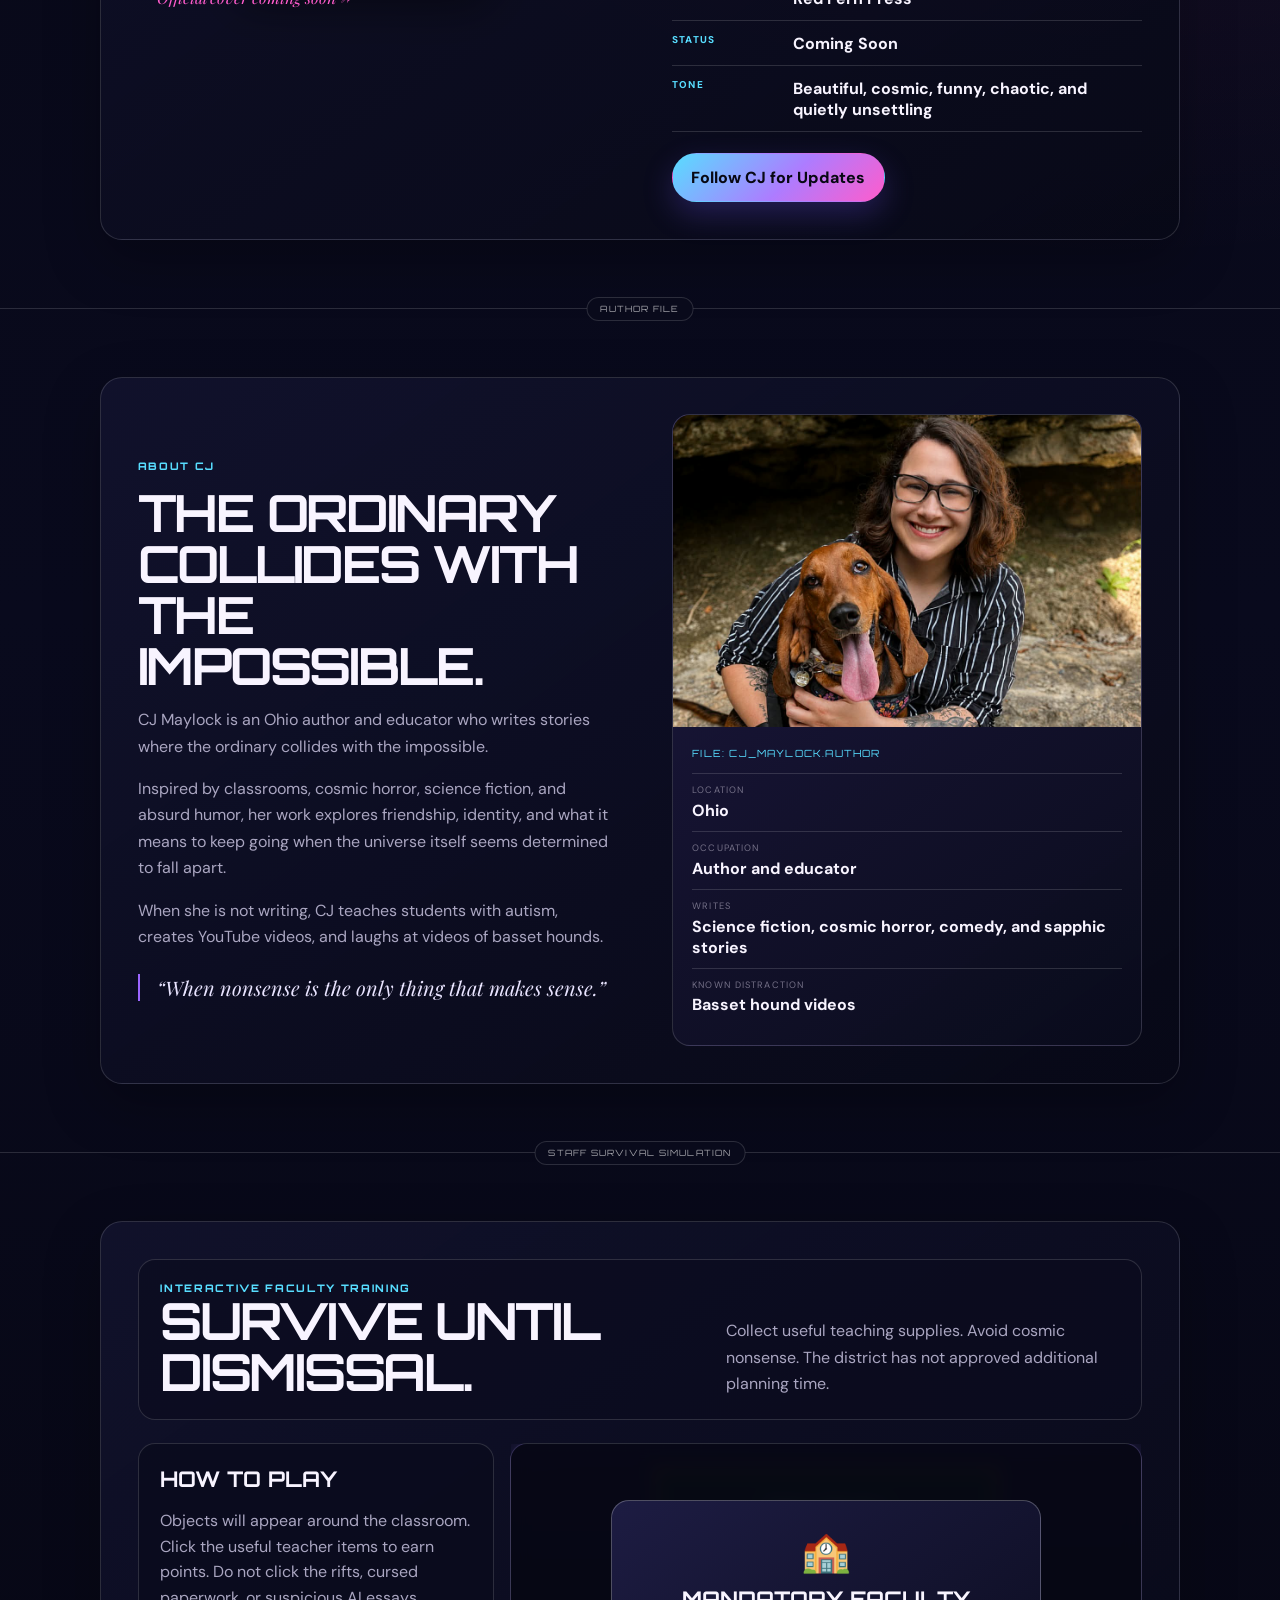
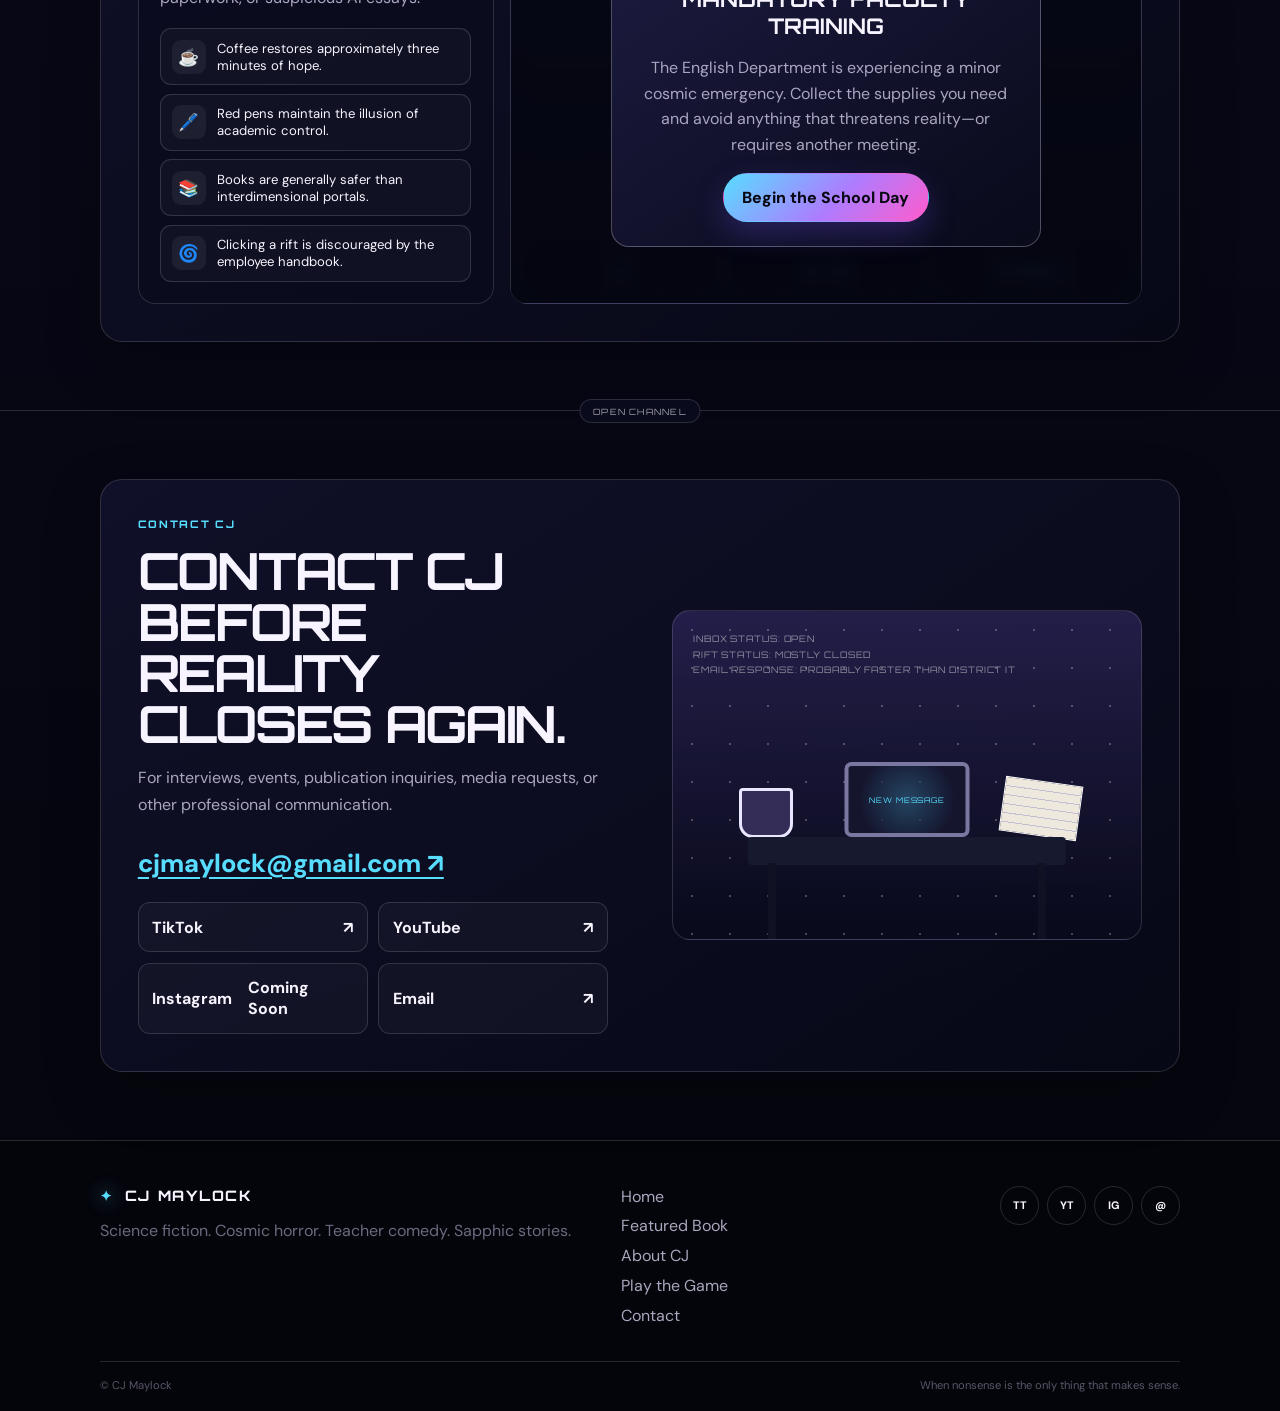
==== commit ea32d641: "Update index.html" ====
--- a/index.html
+++ b/index.html
@@ -2694,7 +2694,7 @@
 </div>
 <div class="author-card reveal">
 <div class="author-photo">
-<img alt="Author CJ Maylock" src="download.jpg"/>
+<img alt="Author CJ Maylock" src="download.jpeg"/>
 </div>
 <div class="author-details">
 <span>
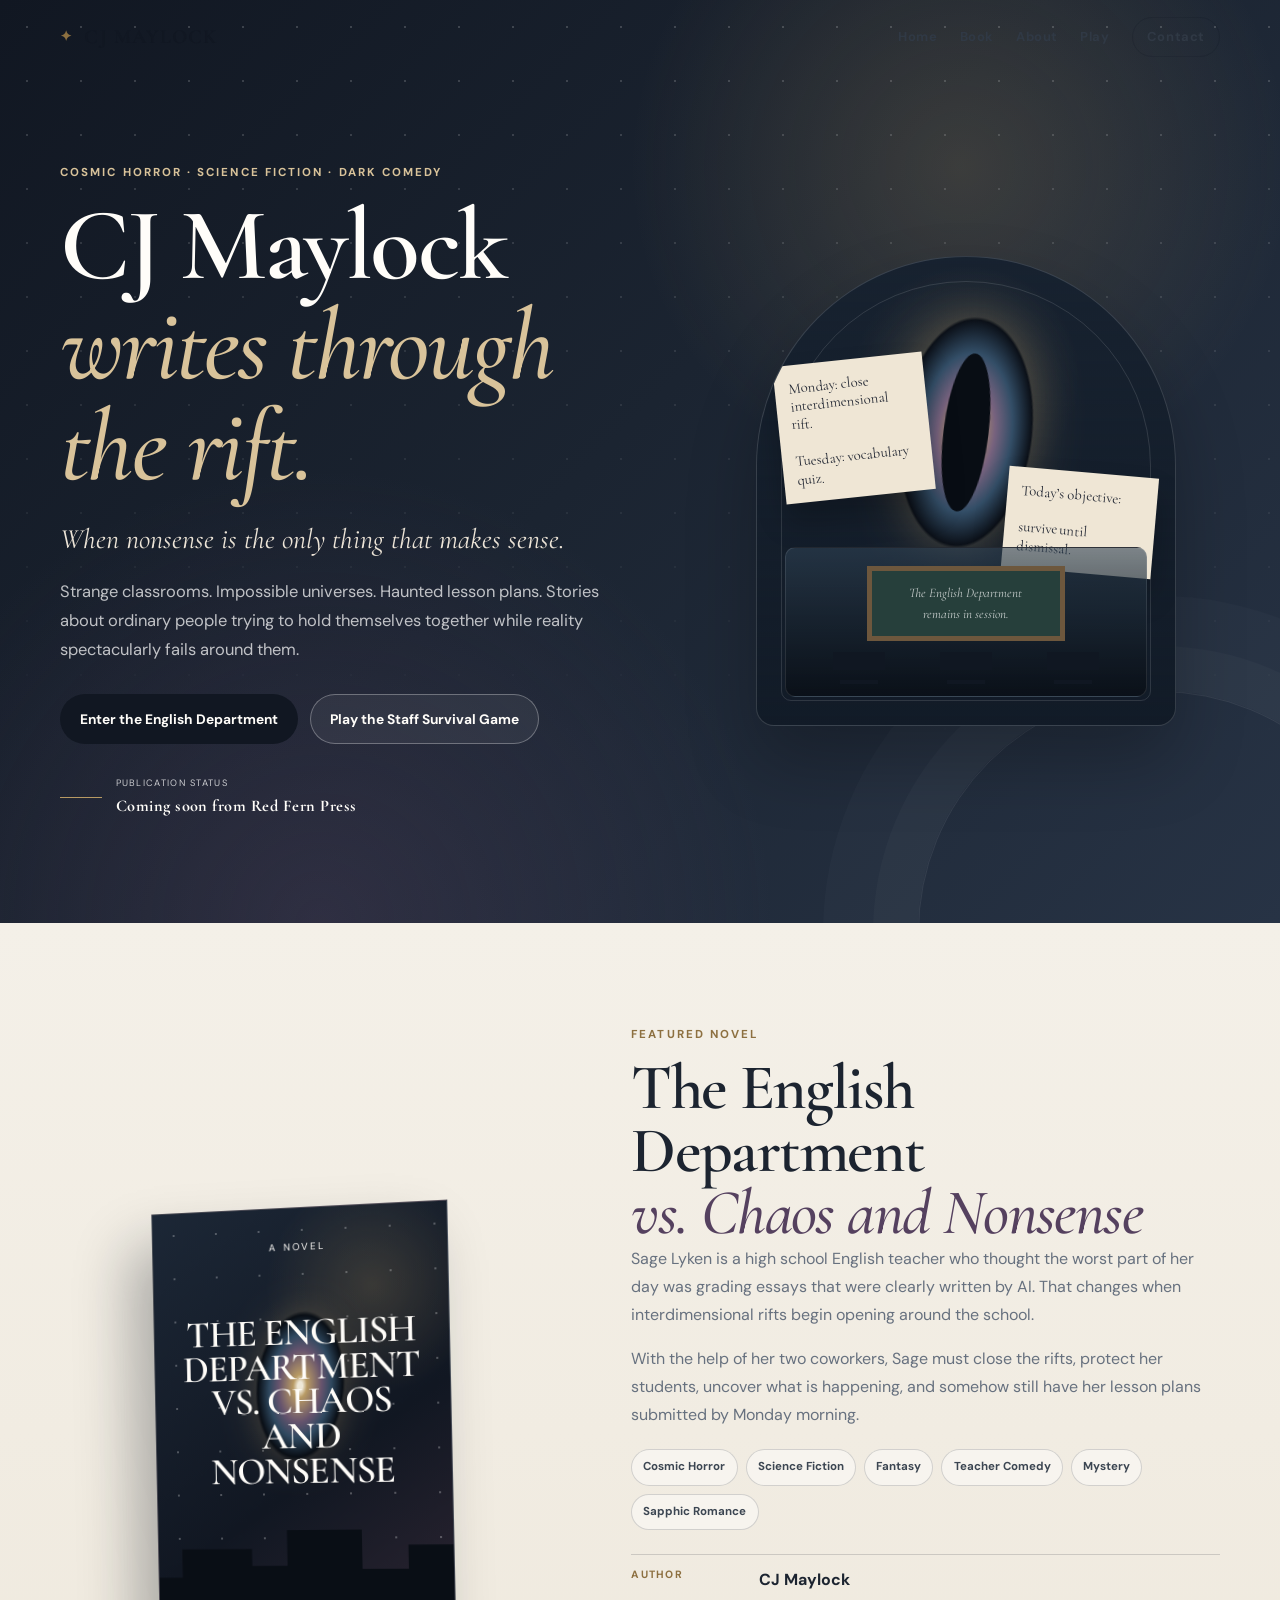
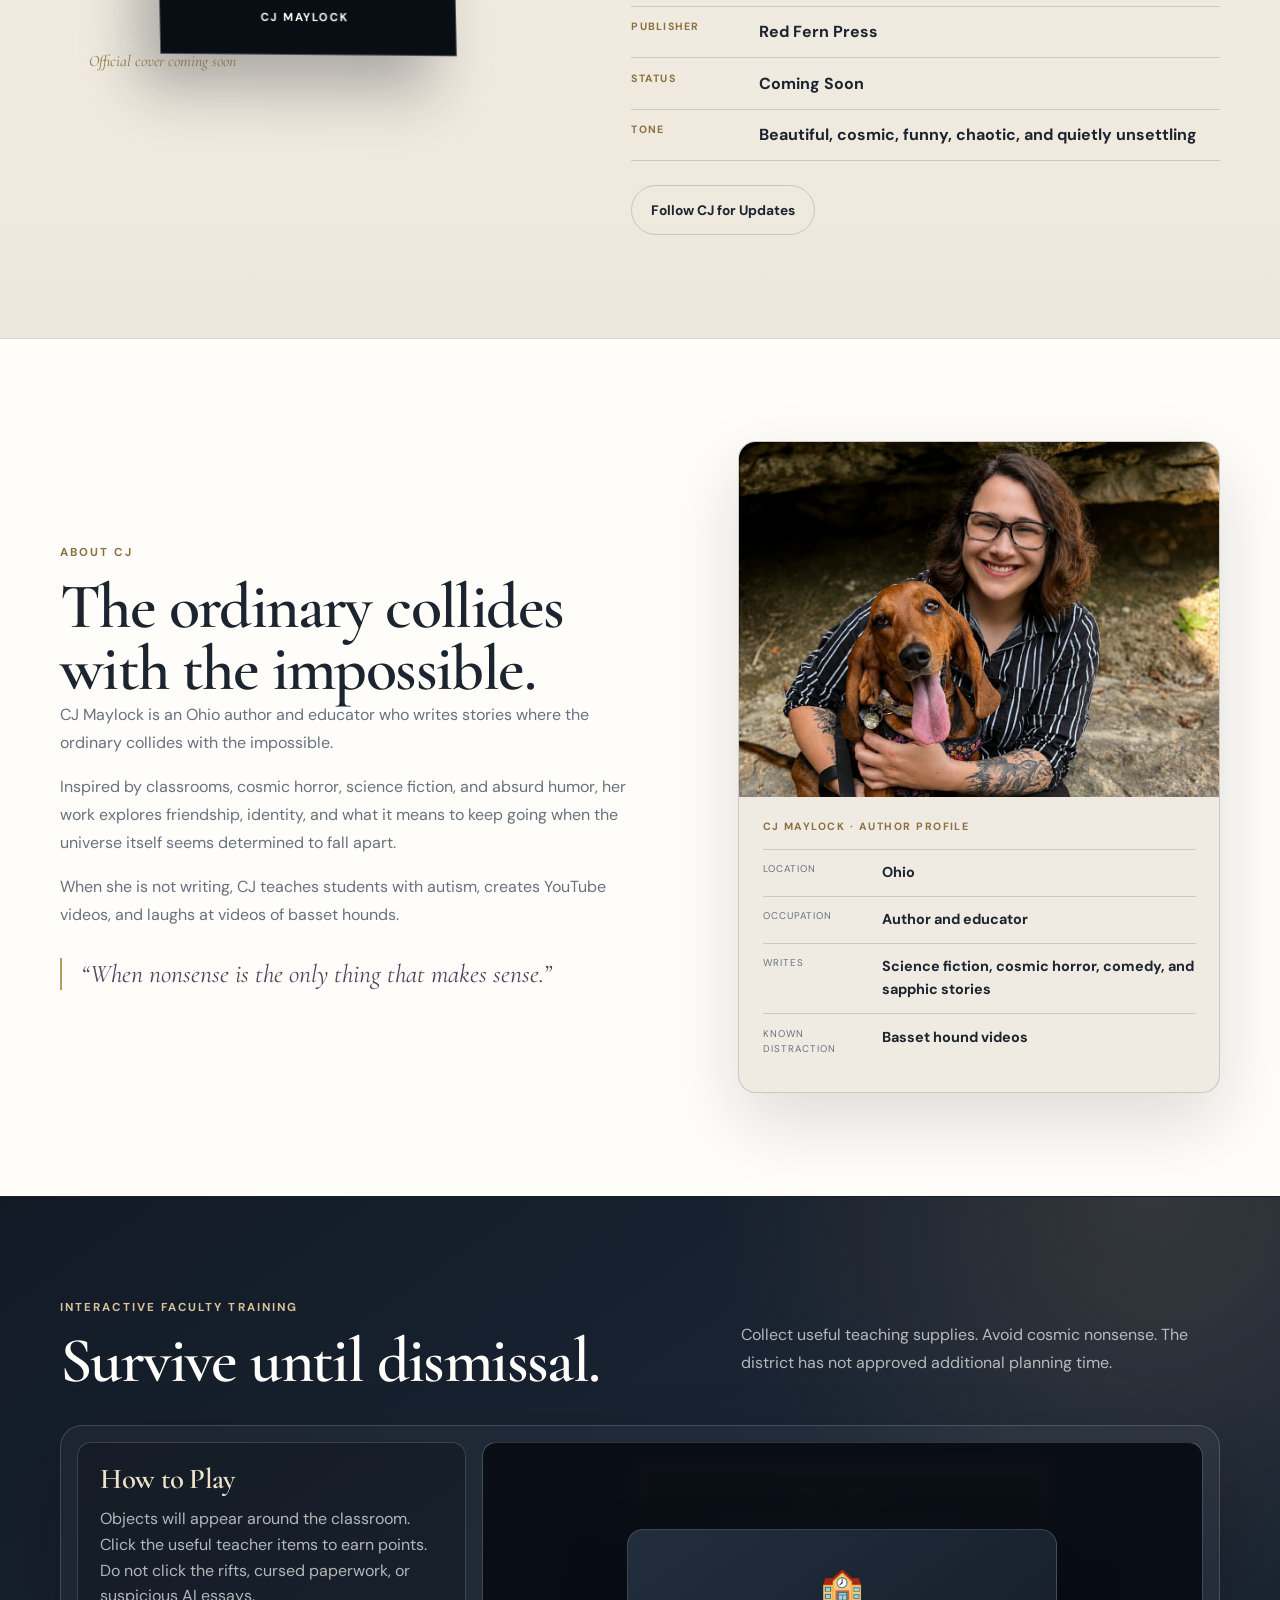
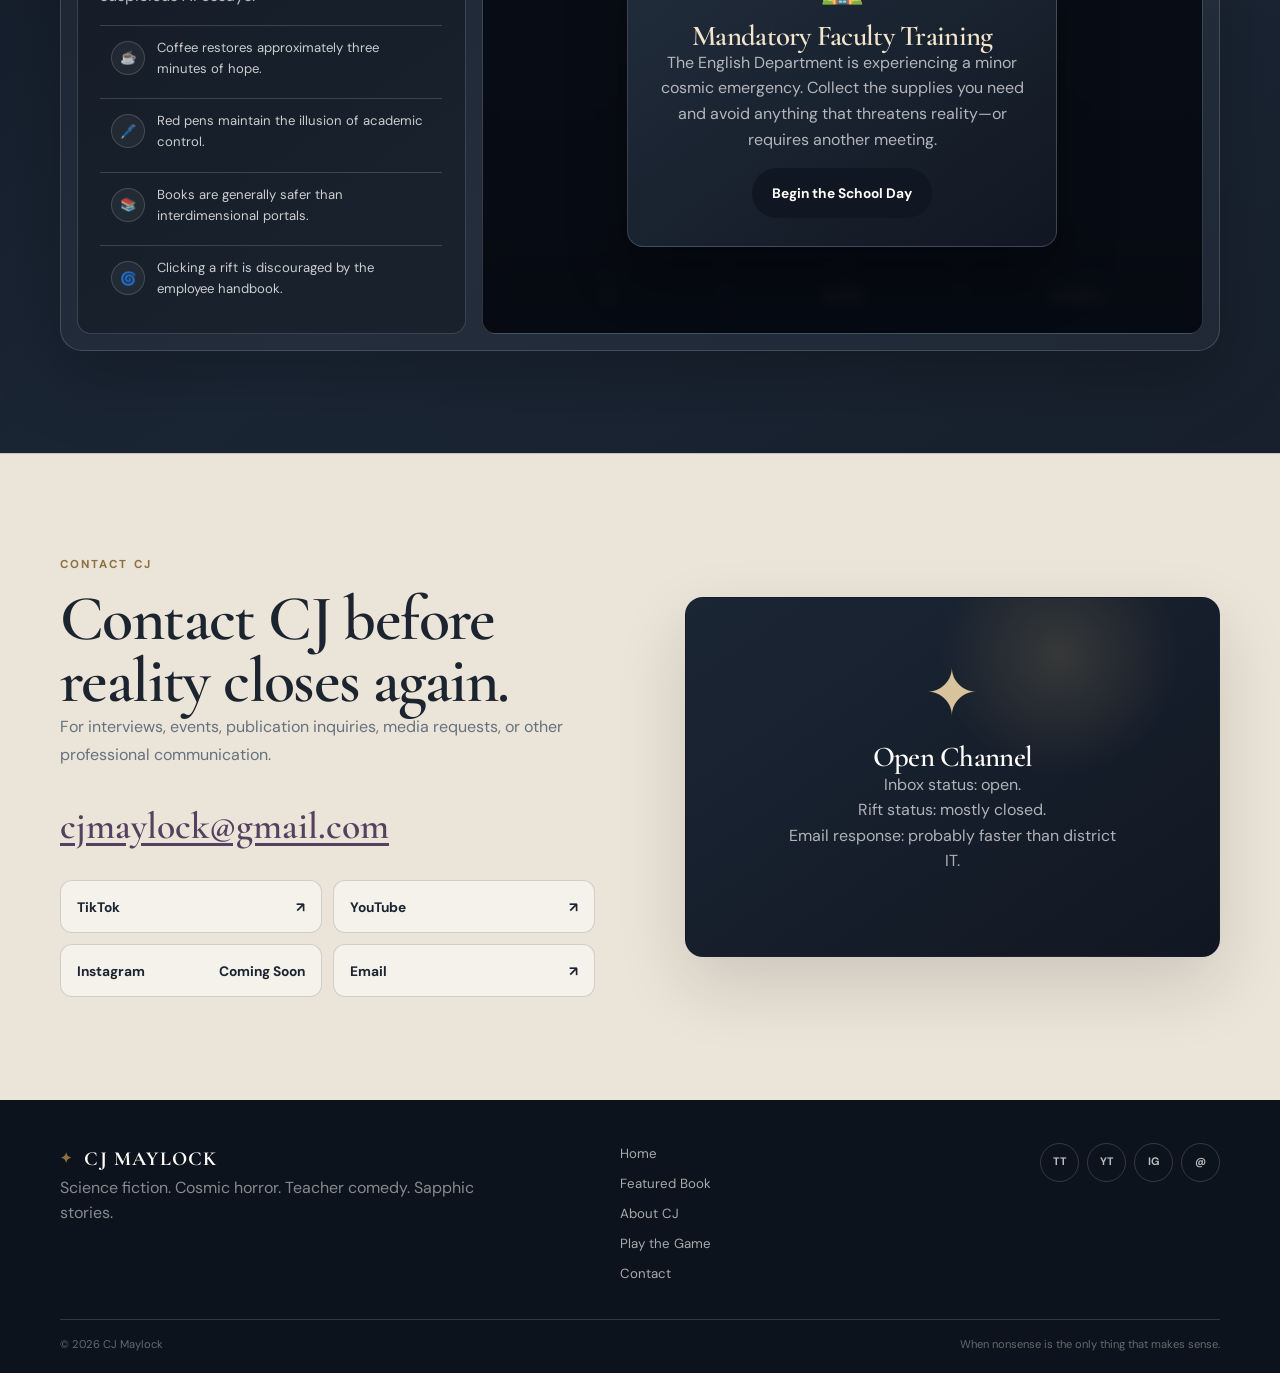
==== commit 12b86960: "Update index.html" ====
--- a/index.html
+++ b/index.html
@@ -1,44 +1,47 @@
 <!DOCTYPE html>
-
 <html lang="en">
 <head>
-<meta charset="utf-8"/>
-<meta content="width=device-width, initial-scale=1.0" name="viewport"/>
-<meta content="Official author website for CJ Maylock, author of The English Department vs. Chaos and Nonsense." name="description"/>
-<meta content="#070712" name="theme-color"/>
-<title>
-    CJ Maylock | The English Department vs. Chaos and Nonsense
-  </title>
-<link href="https://fonts.googleapis.com" rel="preconnect"/>
-<link crossorigin="" href="https://fonts.gstatic.com" rel="preconnect"/>
-<link href="https://fonts.googleapis.com/css2?family=DM+Sans:wght@400;500;600;700;800&amp;family=Orbitron:wght@500;600;700;800&amp;family=Playfair+Display:ital,wght@0,600;1,600&amp;display=swap" rel="stylesheet"/>
-<style>
+  <meta charset="UTF-8">
+  <meta name="viewport" content="width=device-width, initial-scale=1.0">
+
+  <meta
+    name="description"
+    content="Official author website for CJ Maylock, author of The English Department vs. Chaos and Nonsense."
+  >
+
+  <meta name="theme-color" content="#111722">
+
+  <title>CJ Maylock | Author</title>
+
+  <link rel="preconnect" href="https://fonts.googleapis.com">
+  <link rel="preconnect" href="https://fonts.gstatic.com" crossorigin>
+
+  <link
+    href="https://fonts.googleapis.com/css2?family=Cormorant+Garamond:wght@500;600;700&family=DM+Sans:wght@400;500;600;700&display=swap"
+    rel="stylesheet"
+  >
+
+  <style>
     :root {
-      --background: #060611;
-      --background-light: #0d0d22;
-
-      --panel: rgba(17, 18, 43, 0.86);
-      --panel-dark: rgba(8, 9, 23, 0.94);
-      --panel-soft: rgba(27, 25, 60, 0.68);
-
-      --text: #f8f4ff;
-      --muted: #aaa6c1;
-      --muted-dark: #747087;
-
-      --purple: #9b65ff;
-      --violet: #684dff;
-      --pink: #ff5ccc;
-      --cyan: #58ddff;
-      --blue: #4d72ff;
-      --gold: #ffdc86;
-      --red: #ff536f;
-      --green: #70ffd3;
-
-      --border: rgba(255, 255, 255, 0.14);
-      --border-bright: rgba(255, 255, 255, 0.26);
-
-      --maximum-width: 1080px;
-      --header-height: 72px;
+      --ink: #111722;
+      --ink-soft: #1a2230;
+      --paper: #f4f0e8;
+      --paper-deep: #e7dfd1;
+      --white: #fffdf9;
+      --text: #1c2430;
+      --muted: #67717f;
+      --line: rgba(17, 23, 34, 0.16);
+      --line-light: rgba(255, 255, 255, 0.16);
+      --gold: #b89a63;
+      --gold-dark: #8d7040;
+      --plum: #55415f;
+      --blue: #304963;
+      --sage: #66766b;
+      --danger: #8a4650;
+      --shadow: 0 28px 70px rgba(13, 19, 29, 0.14);
+      --radius: 18px;
+      --max-width: 1160px;
+      --header-height: 74px;
     }
 
     * {
@@ -52,28 +55,10 @@
     body {
       margin: 0;
       overflow-x: hidden;
-
       color: var(--text);
-
+      background: var(--paper);
       font-family: "DM Sans", sans-serif;
-
-      background:
-        radial-gradient(
-          circle at 10% 4%,
-          rgba(111, 68, 255, 0.18),
-          transparent 27%
-        ),
-        radial-gradient(
-          circle at 88% 16%,
-          rgba(255, 92, 204, 0.13),
-          transparent 28%
-        ),
-        linear-gradient(
-          180deg,
-          #070712 0%,
-          #090a1d 48%,
-          #05050d 100%
-        );
+      line-height: 1.6;
     }
 
     body.menu-open {
@@ -89,124 +74,95 @@
       font: inherit;
     }
 
+    img {
+      max-width: 100%;
+    }
+
     ::selection {
-      color: #05050d;
-      background: var(--cyan);
+      color: var(--white);
+      background: var(--plum);
     }
 
     .shell {
-      width: min(
-        calc(100% - 2rem),
-        var(--maximum-width)
-      );
-
+      width: min(calc(100% - 2.4rem), var(--max-width));
       margin-inline: auto;
+    }
+
+    .eyebrow {
+      margin: 0 0 0.8rem;
+      color: var(--gold-dark);
+      font-size: 0.72rem;
+      font-weight: 700;
+      letter-spacing: 0.18em;
+      text-transform: uppercase;
+    }
+
+    h1,
+    h2,
+    h3 {
+      margin: 0;
+      font-family: "Cormorant Garamond", serif;
+      line-height: 0.98;
+      letter-spacing: -0.025em;
+    }
+
+    h1 {
+      font-size: clamp(4rem, 8vw, 7.4rem);
+      font-weight: 600;
+    }
+
+    h2 {
+      font-size: clamp(2.8rem, 5vw, 5rem);
+      font-weight: 600;
+    }
+
+    h3 {
+      font-size: 1.8rem;
+      font-weight: 600;
+    }
+
+    p {
+      margin-top: 0;
+    }
+
+    .body-copy {
+      color: var(--muted);
+      font-size: 1rem;
+      line-height: 1.75;
     }
 
     .section {
       position: relative;
-
-      padding: 4.25rem 0;
-
-      border-top: 1px solid var(--border);
-    }
-
-    .section-label {
-      position: absolute;
-
-      top: 0;
-      left: 50%;
-
-      z-index: 5;
-
-      padding: 0.35rem 0.8rem;
-
-      transform: translate(-50%, -50%);
-
-      border: 1px solid var(--border);
-      border-radius: 999px;
-
-      color: rgba(255, 255, 255, 0.63);
-      background: #090a1b;
-
-      font-family: "Orbitron", sans-serif;
-      font-size: 0.54rem;
-      letter-spacing: 0.14em;
-      white-space: nowrap;
-    }
-
-    .panel {
-      padding: clamp(1.4rem, 3vw, 2.3rem);
-
-      border: 1px solid var(--border);
-      border-radius: 22px;
-
-      background:
-        linear-gradient(
-          145deg,
-          rgba(20, 21, 50, 0.72),
-          rgba(8, 9, 23, 0.91)
-        );
-
-      box-shadow:
-        0 20px 55px rgba(0, 0, 0, 0.26);
-    }
-
-    .section-tag,
-    .hero-kicker {
-      margin: 0 0 0.85rem;
-
-      color: var(--cyan);
-
-      font-family: "Orbitron", sans-serif;
-      font-size: 0.65rem;
-      font-weight: 800;
-      letter-spacing: 0.16em;
-    }
-
-    .section h2,
-    .hero h1 {
-      margin: 0;
-
-      font-family: "Orbitron", sans-serif;
-      line-height: 1;
-      letter-spacing: -0.045em;
-      text-transform: uppercase;
-    }
-
-    .section h2 {
-      font-size: clamp(2rem, 4vw, 3.7rem);
-    }
-
-    .body-copy {
-      color: var(--muted);
-
-      font-size: 1rem;
-      line-height: 1.65;
+      padding: clamp(5rem, 8vw, 8.5rem) 0;
+    }
+
+    .section + .section {
+      border-top: 1px solid var(--line);
+    }
+
+    .section-heading {
+      max-width: 760px;
+      margin-bottom: 2.5rem;
     }
 
     .button {
       min-height: 48px;
-
       display: inline-flex;
       align-items: center;
       justify-content: center;
-
-      padding: 0.8rem 1.15rem;
-
+      gap: 0.45rem;
+      padding: 0.82rem 1.18rem;
       border: 1px solid transparent;
       border-radius: 999px;
-
-      font-weight: 800;
-      text-align: center;
+      font-size: 0.86rem;
+      font-weight: 700;
       text-decoration: none;
-
       cursor: pointer;
-
       transition:
         transform 0.2s ease,
+        background 0.2s ease,
         border-color 0.2s ease,
-        box-shadow 0.2s ease;
+        color 0.2s ease;
     }
 
     .button:hover {
@@ -214,285 +170,211 @@
     }
 
     .button-primary {
-      color: #080813;
-
-      background:
-        linear-gradient(
-          135deg,
-          var(--cyan),
-          #ad7cff 55%,
-          var(--pink)
-        );
-
-      box-shadow:
-        0 12px 30px rgba(117, 89, 255, 0.25);
+      color: var(--white);
+      background: var(--ink);
+    }
+
+    .button-primary:hover {
+      background: var(--plum);
     }
 
     .button-secondary {
-      border-color: var(--border-bright);
-
-      background:
-        rgba(255, 255, 255, 0.04);
+      border-color: rgba(255, 255, 255, 0.3);
+      color: var(--white);
+      background: rgba(255, 255, 255, 0.06);
     }
 
     .button-secondary:hover {
-      border-color: var(--cyan);
-    }
-
-    #starfield {
-      position: fixed;
-      inset: 0;
-
-      width: 100%;
-      height: 100%;
-
-      z-index: -4;
-    }
-
-    .background-glow {
-      position: fixed;
-
-      border-radius: 50%;
-
-      filter: blur(110px);
-      opacity: 0.2;
-
-      pointer-events: none;
-
-      z-index: -3;
-    }
-
-    .glow-one {
-      width: 500px;
-      height: 500px;
-
-      top: -170px;
-      left: -130px;
-
-      background: #7546ff;
-    }
-
-    .glow-two {
-      width: 600px;
-      height: 600px;
-
-      top: 20%;
-      right: -230px;
-
-      background: #d443ff;
-    }
-
-    .scanlines {
-      position: fixed;
-      inset: 0;
-
-      z-index: 9999;
-
-      opacity: 0.025;
-
-      pointer-events: none;
-
-      background:
-        repeating-linear-gradient(
-          180deg,
-          rgba(255, 255, 255, 0.18) 0 1px,
-          transparent 1px 4px
-        );
-    }
-
+      border-color: var(--gold);
+      color: #f2dfb8;
+    }
+
+    .button-light {
+      border-color: var(--line);
+      color: var(--text);
+      background: transparent;
+    }
+
+    .button-light:hover {
+      border-color: var(--gold-dark);
+      color: var(--gold-dark);
+    }
+
+    /* Header */
     .site-header {
       position: fixed;
       inset: 0 0 auto;
-
       z-index: 1000;
-
       transition:
         background 0.2s ease,
-        border-color 0.2s ease;
+        box-shadow 0.2s ease;
     }
 
     .site-header.scrolled {
-      border-bottom: 1px solid var(--border);
-
-      background:
-        rgba(6, 6, 17, 0.83);
-
-      backdrop-filter: blur(17px);
+      background: rgba(244, 240, 232, 0.94);
+      box-shadow: 0 1px 0 var(--line);
+      backdrop-filter: blur(14px);
     }
 
     .navigation {
       min-height: var(--header-height);
-
       display: flex;
       align-items: center;
       justify-content: space-between;
-
       gap: 1.5rem;
     }
 
     .logo {
-      display: flex;
+      display: inline-flex;
       align-items: center;
-
       gap: 0.7rem;
-
-      font-family: "Orbitron", sans-serif;
+      color: var(--ink);
+      font-family: "Cormorant Garamond", serif;
+      font-size: 1.25rem;
+      font-weight: 700;
+      letter-spacing: 0.06em;
+      text-decoration: none;
+    }
+
+    .logo-mark {
+      color: var(--gold-dark);
       font-size: 0.9rem;
-      font-weight: 800;
-      letter-spacing: 0.11em;
-      text-decoration: none;
-    }
-
-    .logo-mark {
-      color: var(--cyan);
-
-      text-shadow:
-        0 0 18px var(--cyan);
     }
 
     .navigation-links {
       display: flex;
       align-items: center;
-
-      gap: 1.05rem;
+      gap: 1.4rem;
     }
 
     .navigation-links a {
-      color: #d6d2e5;
-
-      font-size: 0.82rem;
+      color: #303945;
+      font-size: 0.81rem;
       font-weight: 700;
+      letter-spacing: 0.04em;
       text-decoration: none;
     }
 
     .navigation-links a:hover {
-      color: var(--cyan);
+      color: var(--gold-dark);
     }
 
     .navigation-contact {
       padding: 0.55rem 0.9rem;
-
-      border: 1px solid var(--border);
+      border: 1px solid var(--line);
       border-radius: 999px;
     }
 
     .menu-toggle {
-      width: 42px;
-      height: 42px;
-
+      width: 44px;
+      height: 44px;
       display: none;
-
-      border: 1px solid var(--border);
+      border: 1px solid var(--line);
       border-radius: 50%;
-
       background: transparent;
-
       cursor: pointer;
     }
 
     .menu-toggle span {
       width: 18px;
-      height: 2px;
-
+      height: 1px;
       display: block;
-
       margin: 5px auto;
-
-      background: white;
-    }
-
+      background: var(--ink);
+    }
+
+    /* Hero */
     .hero {
       position: relative;
-
-      padding: 7.4rem 0 4rem;
+      overflow: hidden;
+      padding: calc(var(--header-height) + 5.6rem) 0 6.5rem;
+      color: var(--white);
+      background:
+        radial-gradient(circle at 75% 18%, rgba(184, 154, 99, 0.2), transparent 27%),
+        radial-gradient(circle at 25% 100%, rgba(85, 65, 95, 0.32), transparent 34%),
+        linear-gradient(135deg, #111722 0%, #1b2431 48%, #273345 100%);
+    }
+
+    .hero::before {
+      content: "";
+      position: absolute;
+      inset: 0;
+      opacity: 0.26;
+      background-image:
+        radial-gradient(circle, rgba(255, 255, 255, 0.7) 0 1px, transparent 1.25px);
+      background-size: 54px 54px;
+      mask-image: linear-gradient(to bottom, black, transparent 82%);
+    }
+
+    .hero::after {
+      content: "";
+      position: absolute;
+      width: 480px;
+      height: 480px;
+      right: -120px;
+      bottom: -250px;
+      border: 1px solid rgba(255, 255, 255, 0.08);
+      border-radius: 50%;
+      box-shadow:
+        0 0 0 45px rgba(255, 255, 255, 0.025),
+        0 0 0 95px rgba(255, 255, 255, 0.018);
     }
 
     .hero-grid {
+      position: relative;
+      z-index: 2;
       display: grid;
-      grid-template-columns: 1.08fr 0.92fr;
-
+      grid-template-columns: 1.05fr 0.95fr;
       align-items: center;
-
-      gap: clamp(2rem, 5vw, 4rem);
-    }
-
-    .hero h1 {
-      font-size: clamp(3rem, 6vw, 5.4rem);
-    }
-
-    .hero h1 em {
+      gap: clamp(3rem, 7vw, 7rem);
+    }
+
+    .hero .eyebrow {
+      color: #d9c39a;
+    }
+
+    .hero h1 span {
       display: block;
-
-      color: transparent;
-
-      font-style: normal;
-
-      -webkit-text-stroke:
-        1px #dfd9ff;
-
-      text-shadow:
-        5px 5px 0 rgba(139, 92, 246, 0.2);
+      color: #d9c39a;
+      font-style: italic;
+      font-weight: 500;
     }
 
     .hero-tagline {
-      margin: 1.25rem 0 0;
-
-      color: #ded9f0;
-
-      font-family: "Playfair Display", serif;
-      font-size: clamp(1.2rem, 1.7vw, 1.55rem);
+      margin: 1.35rem 0 0;
+      color: #ece4d7;
+      font-family: "Cormorant Garamond", serif;
+      font-size: clamp(1.5rem, 2.2vw, 2.15rem);
       font-style: italic;
     }
 
     .hero-description {
       max-width: 650px;
-
-      margin: 0.85rem 0 0;
-
-      color: var(--muted);
-
-      font-size: 1.04rem;
-      line-height: 1.65;
+      margin: 1rem 0 0;
+      color: rgba(255, 255, 255, 0.72);
+      font-size: 1.03rem;
+      line-height: 1.75;
     }
 
     .hero-actions {
       display: flex;
       flex-wrap: wrap;
-
       gap: 0.75rem;
-
-      margin-top: 1.5rem;
+      margin-top: 1.8rem;
     }
 
     .publication-status {
       display: flex;
       align-items: center;
-
-      gap: 0.75rem;
-
-      margin-top: 1.6rem;
-    }
-
-    .status-light {
-      width: 9px;
-      height: 9px;
-
-      border-radius: 50%;
-
-      background: var(--cyan);
-
-      box-shadow:
-        0 0 18px var(--cyan);
-
-      animation:
-        status-pulse 1.8s infinite;
-    }
-
-    @keyframes status-pulse {
-      50% {
-        opacity: 0.35;
-        transform: scale(0.75);
-      }
+      gap: 0.85rem;
+      margin-top: 2rem;
+      color: rgba(255, 255, 255, 0.76);
+    }
+
+    .status-line {
+      width: 42px;
+      height: 1px;
+      background: var(--gold);
     }
 
     .publication-status small,
@@ -501,1172 +383,539 @@
     }
 
     .publication-status small {
-      color: #74718a;
-
-      font-size: 0.62rem;
-      letter-spacing: 0.13em;
+      font-size: 0.58rem;
+      letter-spacing: 0.14em;
+      text-transform: uppercase;
     }
 
     .publication-status strong {
-      font-family: "Orbitron", sans-serif;
-      font-size: 0.73rem;
+      margin-top: 0.15rem;
+      color: var(--white);
+      font-family: "Cormorant Garamond", serif;
+      font-size: 1.02rem;
+      letter-spacing: 0.03em;
     }
 
     .hero-art {
       position: relative;
-
+      min-height: 510px;
+      display: grid;
+      place-items: center;
+    }
+
+    .hero-frame {
+      position: relative;
+      width: min(100%, 420px);
       min-height: 470px;
+      overflow: hidden;
+      border: 1px solid rgba(255, 255, 255, 0.15);
+      border-radius: 210px 210px 18px 18px;
+      background:
+        linear-gradient(rgba(16, 25, 37, 0.12), rgba(16, 25, 37, 0.8)),
+        radial-gradient(circle at 50% 26%, rgba(194, 166, 114, 0.2), transparent 28%),
+        #182331;
+      box-shadow: 0 35px 70px rgba(0, 0, 0, 0.24);
+    }
+
+    .hero-frame::before {
+      content: "";
+      position: absolute;
+      inset: 24px;
+      border: 1px solid rgba(255, 255, 255, 0.12);
+      border-radius: 185px 185px 10px 10px;
     }
 
     .rift {
       position: absolute;
-
-      width: 180px;
-      height: 255px;
-
-      top: 38px;
+      width: 135px;
+      height: 235px;
+      top: 58px;
       left: 50%;
-
-      transform:
-        translateX(-50%)
-        rotate(7deg);
-
-      border-radius:
-        48% 52% 44% 56% /
-        39% 55% 45% 61%;
-
+      transform: translateX(-50%) rotate(7deg);
+      border-radius: 52% 48% 50% 50%;
       background:
         radial-gradient(
           ellipse,
-          #ffffff 0 3%,
-          var(--cyan) 8%,
-          #735bff 28%,
-          rgba(255, 91, 204, 0.8) 43%,
-          rgba(14, 11, 44, 0.95) 63%,
+          #f4efe4 0 4%,
+          #b89a63 10%,
+          #77627e 30%,
+          #334e67 48%,
+          #0b1018 68%,
           transparent 70%
         );
-
-      filter:
-        drop-shadow(
-          0 0 18px rgba(88, 221, 255, 0.8)
-        )
-        drop-shadow(
-          0 0 50px rgba(155, 101, 255, 0.55)
-        );
-
-      animation:
-        rift-breathe 5s infinite ease-in-out;
-    }
-
-    .rift::before {
-      content: "";
-
-      position: absolute;
-      inset: -14px;
-
-      border: 1px solid rgba(88, 221, 255, 0.55);
-      border-radius: inherit;
-
-      transform: rotate(14deg);
+      filter: drop-shadow(0 0 24px rgba(184, 154, 99, 0.4));
+      animation: rift-breathe 5.5s ease-in-out infinite;
     }
 
     .rift::after {
       content: "";
-
       position: absolute;
-
-      inset: 17% 35%;
-
+      inset: 16% 33%;
       border-radius: 50%;
-
-      background: #03020c;
+      background: #080d14;
     }
 
     @keyframes rift-breathe {
       50% {
-        transform:
-          translateX(-50%)
-          rotate(4deg)
-          scale(1.04);
-      }
-    }
-
-    .floating-item {
+        transform: translateX(-50%) rotate(3deg) scale(1.025);
+      }
+    }
+
+    .hero-note {
       position: absolute;
-
-      box-shadow:
-        0 18px 38px rgba(0, 0, 0, 0.4);
-
-      animation:
-        float-item 5s ease-in-out infinite alternate;
-    }
-
-    @keyframes float-item {
-      to {
-        transform:
-          translateY(-12px)
-          rotate(-4deg);
-      }
-    }
-
-    .floating-paper {
-      width: 90px;
-      min-height: 112px;
-
-      padding: 0.6rem;
-
-      border: 1px solid rgba(255, 255, 255, 0.75);
-      border-radius: 4px;
-
-      color: #201d31;
-      background: #eee9dc;
-
-      font-family: Georgia, serif;
-      font-size: 0.43rem;
-      line-height: 1.4;
-    }
-
-    .paper-one {
-      top: 55px;
-      left: 0;
-
-      transform: rotate(-12deg);
-    }
-
-    .paper-two {
-      top: 185px;
-      right: 0;
-
-      transform: rotate(10deg);
-
-      animation-delay: -2s;
-    }
-
-    .sticky-note {
-      width: 88px;
-      min-height: 78px;
-
+      max-width: 150px;
+      padding: 0.85rem;
+      color: #222733;
+      background: #efe6d5;
+      box-shadow: 0 18px 30px rgba(0, 0, 0, 0.24);
+      font-family: "Cormorant Garamond", serif;
+      font-size: 0.92rem;
+      line-height: 1.25;
+    }
+
+    .note-one {
+      top: 102px;
+      left: 22px;
+      transform: rotate(-6deg);
+    }
+
+    .note-two {
+      top: 215px;
+      right: 20px;
+      transform: rotate(5deg);
+    }
+
+    .classroom {
+      position: absolute;
+      left: 28px;
+      right: 28px;
+      bottom: 28px;
+      height: 150px;
+      overflow: hidden;
+      border: 1px solid rgba(255, 255, 255, 0.1);
+      border-radius: 10px;
+      background:
+        linear-gradient(rgba(47, 66, 84, 0.6), rgba(10, 16, 24, 0.95));
+    }
+
+    .chalkboard {
+      width: 55%;
+      margin: 18px auto 0;
+      padding: 0.7rem;
+      border: 5px solid #6d573d;
+      color: rgba(255, 255, 255, 0.72);
+      background: #263f3b;
+      font-family: "Cormorant Garamond", serif;
+      font-size: 0.82rem;
+      font-style: italic;
+      text-align: center;
+    }
+
+    .desk-row {
+      position: absolute;
+      left: 13%;
+      right: 13%;
+      bottom: 26px;
+      display: flex;
+      justify-content: space-between;
+    }
+
+    .desk {
+      width: 52px;
+      height: 18px;
+      background: #101722;
+      box-shadow: 0 21px 0 -7px #101722;
+    }
+
+    /* Book */
+    .book-section {
+      background:
+        linear-gradient(180deg, var(--paper) 0%, #eee8dc 100%);
+    }
+
+    .book-layout,
+    .about-layout,
+    .contact-layout {
+      display: grid;
+      grid-template-columns: 0.9fr 1.1fr;
+      align-items: center;
+      gap: clamp(3rem, 7vw, 7rem);
+    }
+
+    .book-stage {
+      position: relative;
+      min-height: 520px;
       display: grid;
       place-items: center;
-
-      padding: 0.55rem;
-
-      color: #392f16;
-      background: #ffe985;
-
-      font-family: "Playfair Display", serif;
-      font-size: 0.72rem;
-      font-style: italic;
-      text-align: center;
-
-      top: 15px;
-      right: 25px;
-
-      transform: rotate(8deg);
-
-      animation-delay: -1s;
-    }
-
-    .coffee-cup {
-      width: 75px;
-      height: 70px;
-
-      left: 42px;
-      top: 245px;
-
-      border: 3px solid #ebe6ff;
-      border-radius: 5px 5px 18px 18px;
-
-      background:
-        linear-gradient(
-          180deg,
-          #403568,
-          #1c1934
-        );
-
-      transform: rotate(-7deg);
-
-      animation-delay: -3s;
-    }
-
-    .coffee-cup::before {
-      content: "STAFF";
-      position: absolute;
-
-      inset: 0;
-
-      display: grid;
-      place-items: center;
-
-      color: white;
-
-      font-family: "Orbitron", sans-serif;
-      font-size: 0.52rem;
-      letter-spacing: 0.12em;
-    }
-
-    .coffee-cup::after {
-      content: "";
-
-      position: absolute;
-
-      width: 25px;
-      height: 28px;
-
-      top: 14px;
-      right: -22px;
-
-      border: 3px solid #ebe6ff;
-      border-left: 0;
-      border-radius: 0 15px 15px 0;
-    }
-
-    .red-pen-floating {
-      width: 105px;
-      height: 7px;
-
-      right: 60px;
-      top: 300px;
-
-      border-radius: 999px;
-
-      background: var(--red);
-
-      box-shadow:
-        0 0 15px rgba(255, 83, 111, 0.5);
-
-      transform: rotate(-18deg);
-    }
-
-    .red-pen-floating::after {
-      content: "";
-
-      position: absolute;
-
-      right: -14px;
-      top: -3px;
-
-      border-top: 6px solid transparent;
-      border-bottom: 6px solid transparent;
-      border-left: 16px solid var(--red);
-    }
-
-    .warning {
-      position: absolute;
-
-      top: 110px;
-      right: 0;
-
-      color: rgba(255, 255, 255, 0.43);
-
-      font-family: "Orbitron", sans-serif;
-      font-size: 0.48rem;
-      line-height: 1.7;
-      text-align: right;
-    }
-
-    .classroom {
-      position: absolute;
-
-      left: 0;
-      right: 0;
-      bottom: 0;
-
-      height: 190px;
-
-      overflow: hidden;
-
-      border: 1px solid var(--border);
-      border-radius: 20px;
-
-      background:
-        linear-gradient(
-          rgba(45, 35, 95, 0.78),
-          rgba(10, 13, 31, 0.96)
-        );
-
-      box-shadow:
-        0 24px 60px rgba(0, 0, 0, 0.4);
-    }
-
-    .classroom::before {
-      content: "";
-
-      position: absolute;
-      inset: 0;
-
-      opacity: 0.28;
-
-      background-image:
-        radial-gradient(
-          circle,
-          white 1px,
-          transparent 1.5px
-        );
-
-      background-size: 42px 42px;
-    }
-
-    .chalkboard {
-      position: absolute;
-
-      width: 48%;
-      height: 68px;
-
-      top: 18px;
-      left: 50%;
-
-      z-index: 2;
-
-      transform: translateX(-50%);
-
-      border: 5px solid #5c4630;
-
-      color: rgba(255, 255, 255, 0.72);
-      background: #172c2a;
-
-      font-family: "Playfair Display", serif;
-      font-size: 0.68rem;
-      font-style: italic;
-      text-align: center;
-
-      padding-top: 16px;
-    }
-
-    .desk {
-      position: absolute;
-
-      bottom: 50px;
-
-      width: 66px;
-      height: 24px;
-
-      background: #15182d;
-    }
-
-    .desk::before,
-    .desk::after {
-      content: "";
-
-      position: absolute;
-
-      top: 22px;
-
-      width: 5px;
-      height: 42px;
-
-      background: #101224;
-    }
-
-    .desk::before {
-      left: 9px;
-    }
-
-    .desk::after {
-      right: 9px;
-    }
-
-    .desk-one {
-      left: 12%;
-    }
-
-    .desk-two {
-      left: 41%;
-    }
-
-    .desk-three {
-      right: 12%;
-    }
-
-    .school-floor {
-      position: absolute;
-
-      left: 0;
-      right: 0;
-      bottom: 0;
-
-      height: 55px;
-
-      background: #080915;
-    }
-
-    .classroom-caption {
-      position: absolute;
-
-      left: 14px;
-      bottom: 9px;
-
-      z-index: 2;
-
-      margin: 0;
-
-      color: rgba(255, 255, 255, 0.4);
-
-      font-family: "Orbitron", sans-serif;
-      font-size: 0.5rem;
-      letter-spacing: 0.11em;
-    }
-
-    .marquee {
-      overflow: hidden;
-
-      border-block: 1px solid var(--border);
-
-      background:
-        rgba(92, 60, 188, 0.16);
-    }
-
-    .marquee-track {
-      width: max-content;
-
-      display: flex;
-
-      gap: 1.2rem;
-
-      padding: 0.72rem 0;
-
-      font-family: "Orbitron", sans-serif;
-      font-size: 0.64rem;
-      letter-spacing: 0.13em;
-
-      animation:
-        marquee-scroll 28s linear infinite;
-    }
-
-    .marquee-track b {
-      color: var(--pink);
-    }
-
-    @keyframes marquee-scroll {
-      to {
-        transform: translateX(-50%);
-      }
-    }
-
-    .two-column {
-      display: grid;
-      grid-template-columns: 1fr 1fr;
-
-      align-items: center;
-
-      gap: clamp(2rem, 5vw, 4rem);
-    }
-
-    .book-stage {
-      position: relative;
-
-      min-height: 470px;
-
-      display: grid;
-      place-items: center;
-
       perspective: 1200px;
     }
 
     .book-object {
       position: relative;
-
-      width: 260px;
-
-      aspect-ratio: 0.68;
-
-      transform:
-        rotateY(-12deg)
-        rotateZ(-2deg);
-
-      transition:
-        transform 0.35s ease;
+      width: min(78%, 300px);
+      aspect-ratio: 0.67;
+      transform: rotateY(-9deg) rotateZ(-1.2deg);
+      transition: transform 0.35s ease;
     }
 
     .book-stage:hover .book-object {
-      transform:
-        rotateY(-3deg)
-        translateY(-7px);
+      transform: rotateY(-2deg) translateY(-7px);
     }
 
     .book-cover {
       position: absolute;
       inset: 0;
-
       overflow: hidden;
-
-      border: 1px solid rgba(255, 255, 255, 0.34);
-
+      border: 1px solid rgba(255, 255, 255, 0.2);
       background:
-        radial-gradient(
-          circle at 75% 18%,
-          rgba(255, 92, 204, 0.4),
-          transparent 23%
-        ),
-        radial-gradient(
-          circle at 28% 30%,
-          rgba(76, 142, 255, 0.34),
-          transparent 28%
-        ),
-        linear-gradient(
-          #211344,
-          #11183e 55%,
-          #070912
-        );
-
-      box-shadow:
-        -20px 24px 50px rgba(0, 0, 0, 0.5);
+        radial-gradient(circle at 75% 18%, rgba(184, 154, 99, 0.22), transparent 25%),
+        linear-gradient(145deg, #1c2736, #111722 58%, #2f2633);
+      box-shadow: -24px 34px 55px rgba(17, 23, 34, 0.3);
     }
 
     .book-cover::before {
       content: "";
-
       position: absolute;
       inset: 0;
-
-      opacity: 0.35;
-
+      opacity: 0.26;
       background-image:
-        radial-gradient(
-          circle,
-          white 1px,
-          transparent 1.4px
-        );
-
-      background-size: 37px 37px;
+        radial-gradient(circle, white 0 1px, transparent 1.4px);
+      background-size: 44px 44px;
     }
 
     .cover-rift {
       position: absolute;
-
-      width: 95px;
+      width: 90px;
       height: 150px;
-
-      top: 22%;
+      top: 23%;
       left: 50%;
-
-      transform:
-        translateX(-50%)
-        rotate(7deg);
-
-      border-radius: 48%;
-
+      transform: translateX(-50%) rotate(6deg);
+      border-radius: 50%;
       background:
         radial-gradient(
           ellipse,
-          white 0 4%,
-          var(--cyan) 10%,
-          #7b62ff 32%,
-          rgba(255, 92, 204, 0.67) 49%,
-          #070718 67%,
+          #eee8d8 0 4%,
+          #b89a63 11%,
+          #66536d 34%,
+          #2f4960 49%,
+          #090e15 67%,
           transparent 71%
         );
-
-      filter:
-        drop-shadow(
-          0 0 16px var(--cyan)
-        );
+      filter: drop-shadow(0 0 18px rgba(184, 154, 99, 0.35));
     }
 
     .cover-school {
       position: absolute;
-
       left: -5%;
       right: -5%;
       bottom: 0;
-
       height: 38%;
-
-      background: #070914;
-
+      background: #090e15;
       clip-path:
         polygon(
-          0 100%,
-          0 55%,
-          12% 55%,
-          12% 38%,
-          34% 38%,
-          34% 48%,
-          45% 48%,
-          45% 27%,
-          68% 27%,
-          68% 50%,
-          82% 50%,
-          82% 36%,
-          100% 36%,
-          100% 100%
+          0 100%, 0 55%, 12% 55%, 12% 38%, 34% 38%,
+          34% 48%, 45% 48%, 45% 27%, 68% 27%, 68% 50%,
+          82% 50%, 82% 36%, 100% 36%, 100% 100%
         );
     }
 
     .cover-copy {
       position: absolute;
       inset: 7% 7% 6%;
-
       z-index: 2;
-
       display: flex;
       flex-direction: column;
       align-items: center;
-
+      color: var(--white);
       text-align: center;
     }
 
     .cover-copy small {
-      font-family: "Orbitron", sans-serif;
+      font-size: 0.62rem;
       letter-spacing: 0.22em;
     }
 
     .cover-copy h3 {
       margin: auto 0;
-
-      font-family: "Orbitron", sans-serif;
-      font-size: clamp(1.65rem, 3vw, 2.45rem);
-      line-height: 0.92;
+      font-size: clamp(1.7rem, 3vw, 2.55rem);
+      line-height: 0.9;
       text-transform: uppercase;
-
-      text-shadow:
-        4px 4px 0 rgba(255, 77, 203, 0.34);
     }
 
     .cover-copy p {
       margin: auto 0 0;
-
-      font-family: "Orbitron", sans-serif;
-      font-weight: 800;
-      letter-spacing: 0.14em;
+      font-size: 0.72rem;
+      font-weight: 700;
+      letter-spacing: 0.16em;
     }
 
     .cover-placeholder {
       position: absolute;
-
-      left: 4%;
+      left: 6%;
       bottom: 3%;
-
-      color: var(--pink);
-
-      font-family: "Playfair Display", serif;
+      color: var(--gold-dark);
+      font-family: "Cormorant Garamond", serif;
+      font-size: 1rem;
       font-style: italic;
     }
 
-    .book-copy h2 span {
-      color: transparent;
-
-      -webkit-text-stroke:
-        1px #dcd5ff;
+    .book-copy h2 em {
+      color: var(--plum);
+      font-style: italic;
+      font-weight: 500;
     }
 
     .genre-list {
       display: flex;
       flex-wrap: wrap;
-
-      gap: 0.48rem;
-
-      margin-top: 1.1rem;
+      gap: 0.5rem;
+      margin-top: 1.25rem;
     }
 
     .genre-list span {
-      padding: 0.48rem 0.68rem;
-
-      border: 1px solid var(--border);
+      padding: 0.5rem 0.7rem;
+      border: 1px solid var(--line);
       border-radius: 999px;
-
-      background:
-        rgba(255, 255, 255, 0.03);
-
+      color: #3c4652;
+      background: rgba(255, 255, 255, 0.45);
       font-size: 0.72rem;
       font-weight: 700;
     }
 
     .book-metadata {
-      margin-top: 1.2rem;
-
-      border-top: 1px solid var(--border);
+      margin-top: 1.5rem;
+      border-top: 1px solid var(--line);
     }
 
     .book-metadata div {
       display: grid;
-      grid-template-columns: 105px 1fr;
-
+      grid-template-columns: 112px 1fr;
       gap: 1rem;
-
-      padding: 0.72rem 0;
-
-      border-bottom: 1px solid var(--border);
+      padding: 0.78rem 0;
+      border-bottom: 1px solid var(--line);
     }
 
     .book-metadata span {
-      color: var(--cyan);
-
-      font-size: 0.62rem;
-      font-weight: 800;
+      color: var(--gold-dark);
+      font-size: 0.66rem;
+      font-weight: 700;
       letter-spacing: 0.12em;
     }
 
     .book-actions {
-      display: flex;
-      flex-wrap: wrap;
-      align-items: center;
-
-      gap: 0.8rem;
-
-      margin-top: 1.3rem;
-    }
-
-    .excerpt-note {
-      color: var(--muted-dark);
-      font-size: 0.76rem;
+      margin-top: 1.5rem;
+    }
+
+    /* About */
+    .about-section {
+      background: var(--white);
+    }
+
+    .about-layout {
+      grid-template-columns: 1.1fr 0.9fr;
+    }
+
+    .author-quote {
+      margin: 1.8rem 0 0;
+      padding-left: 1.2rem;
+      border-left: 2px solid var(--gold);
+      color: var(--plum);
+      font-family: "Cormorant Garamond", serif;
+      font-size: 1.6rem;
+      font-style: italic;
+      line-height: 1.25;
     }
 
     .author-card {
       overflow: hidden;
-
-      border: 1px solid var(--border);
-      border-radius: 18px;
-
-      background:
-        linear-gradient(
-          145deg,
-          rgba(34, 28, 72, 0.8),
-          rgba(10, 12, 28, 0.9)
-        );
+      border: 1px solid var(--line);
+      border-radius: var(--radius);
+      background: #f0ebe2;
+      box-shadow: var(--shadow);
     }
 
     .author-photo {
-  position: relative;
-  aspect-ratio: 1.5;
-  overflow: hidden;
-  background: #17182e;
-}
-
-.author-photo img {
-  width: 100%;
-  height: 100%;
-  display: block;
-  object-fit: cover;
-  object-position: center 25%;
-}
+      position: relative;
+      aspect-ratio: 1.35;
+      overflow: hidden;
+      background: #cfc8bc;
+    }
+
+    .author-photo img {
+      width: 100%;
+      height: 100%;
+      display: block;
+      object-fit: cover;
+      object-position: center 25%;
+    }
 
     .author-details {
-      padding: 1.2rem;
+      padding: 1.35rem 1.45rem 1.5rem;
     }
 
     .author-details > span {
       display: block;
-
-      margin-bottom: 0.9rem;
-
-      color: var(--cyan);
-
-      font-family: "Orbitron", sans-serif;
-      font-size: 0.62rem;
-      letter-spacing: 0.12em;
+      margin-bottom: 0.8rem;
+      color: var(--gold-dark);
+      font-size: 0.66rem;
+      font-weight: 700;
+      letter-spacing: 0.14em;
     }
 
     .author-details div {
-      padding: 0.65rem 0;
-
-      border-top: 1px solid var(--border);
-    }
-
-    .author-details small,
+      display: grid;
+      grid-template-columns: 105px 1fr;
+      gap: 0.9rem;
+      padding: 0.72rem 0;
+      border-top: 1px solid var(--line);
+    }
+
+    .author-details small {
+      color: var(--muted);
+      font-size: 0.61rem;
+      letter-spacing: 0.11em;
+    }
+
     .author-details strong {
-      display: block;
-    }
-
-    .author-details small {
-      color: var(--muted-dark);
-
-      font-size: 0.58rem;
-      letter-spacing: 0.12em;
-    }
-
-    .author-details strong {
-      margin-top: 0.2rem;
-    }
-
-    .author-quote {
-      margin: 1.5rem 0 0;
-
-      padding-left: 1.1rem;
-
-      border-left: 2px solid var(--purple);
-
-      color: #e9e4ff;
-
-      font-family: "Playfair Display", serif;
-      font-size: 1.25rem;
-      font-style: italic;
-    }
-
-    .section-heading {
+      font-size: 0.9rem;
+    }
+
+    /* Game */
+    .game-section {
+      color: var(--white);
+      background:
+        radial-gradient(circle at 90% 0%, rgba(184, 154, 99, 0.16), transparent 30%),
+        linear-gradient(145deg, #121a26 0%, #1b2635 55%, #17202c 100%);
+    }
+
+    .game-section .eyebrow {
+      color: #d9c39a;
+    }
+
+    .game-section .body-copy {
+      color: rgba(255, 255, 255, 0.67);
+    }
+
+    .game-intro {
       display: grid;
       grid-template-columns: 1.15fr 0.85fr;
-
       align-items: end;
-
       gap: 2rem;
-
-      margin-bottom: 1.4rem;
-      padding: 1.35rem;
-
-      border: 1px solid var(--border);
-      border-radius: 17px;
-
-      background:
-        rgba(11, 12, 30, 0.64);
-    }
-
-    .section-heading p {
-      margin: 0;
-    }
-
-    .card-grid {
-      display: grid;
-      grid-template-columns: repeat(3, 1fr);
-
-      gap: 0.9rem;
-    }
-
-    .story-card,
-    .future-card {
-      display: flex;
-      flex-direction: column;
-
-      min-height: 285px;
-
-      padding: 1.3rem;
-
-      border: 1px solid var(--border);
-      border-radius: 17px;
-
-      background:
-        linear-gradient(
-          145deg,
-          rgba(22, 23, 52, 0.75),
-          rgba(8, 10, 23, 0.93)
-        );
-
-      transition:
-        transform 0.2s ease,
-        border-color 0.2s ease;
-    }
-
-    .future-card {
-      min-height: 210px;
-    }
-
-    .story-card:hover,
-    .future-card:hover {
-      transform: translateY(-5px);
-
-      border-color:
-        rgba(88, 221, 255, 0.55);
-    }
-
-    .card-number {
-      color: #74718a;
-
-      font-family: "Orbitron", sans-serif;
-      font-size: 0.63rem;
-      letter-spacing: 0.1em;
-    }
-
-    .card-icon {
-      margin-top: 1.7rem;
-
-      color: var(--cyan);
-
-      font-size: 1.8rem;
-
-      text-shadow:
-        0 0 18px var(--cyan);
-    }
-
-    .story-card h3,
-    .future-card h3 {
-      margin: 0.9rem 0 0.5rem;
-
-      font-family: "Orbitron", sans-serif;
-      font-size: 1.3rem;
-      text-transform: uppercase;
-    }
-
-    .story-card p,
-    .future-card p {
-      color: var(--muted);
-
-      font-size: 0.92rem;
-      line-height: 1.58;
-    }
-
-    .card-note {
-      margin-top: auto;
-
-      color: var(--pink);
-
-      font-size: 0.68rem;
-      font-weight: 800;
-      letter-spacing: 0.07em;
-    }
-
-    .updates-grid,
-    .faq-grid,
-    .contact-grid {
-      display: grid;
-      align-items: start;
-
-      gap: clamp(2rem, 5vw, 4rem);
-    }
-
-    .updates-grid {
-      grid-template-columns:
-        0.7fr 1.3fr;
-    }
-
-    .faq-grid {
-      grid-template-columns:
-        0.65fr 1.35fr;
-    }
-
-    .contact-grid {
-      grid-template-columns:
-        1fr 1fr;
-
-      align-items: center;
-    }
-
-    .sticky-column {
-      position: sticky;
-      top: 105px;
-    }
-
-    .updates-list,
-    .faq-list {
-      display: grid;
-
-      gap: 0.7rem;
-    }
-
-    .update-card {
-      display: grid;
-      grid-template-columns: 105px 1fr;
-
-      gap: 1rem;
-
-      padding: 1.1rem;
-
-      border: 1px solid var(--border);
-      border-radius: 15px;
-
-      background:
-        rgba(18, 20, 47, 0.68);
-    }
-
-    .update-date {
-      color: var(--cyan);
-
-      font-family: "Orbitron", sans-serif;
-      font-size: 0.6rem;
-      letter-spacing: 0.11em;
-    }
-
-    .update-card h3 {
-      margin: 0;
-
-      font-family: "Orbitron", sans-serif;
-      font-size: 1rem;
-      text-transform: uppercase;
-    }
-
-    .update-card p {
-      margin-bottom: 0;
-
-      color: var(--muted);
-
-      font-size: 0.92rem;
-      line-height: 1.56;
-    }
-
-    .status-chip {
-      display: inline-flex;
-
-      margin-top: 0.75rem;
-      padding: 0.32rem 0.55rem;
-
-      border: 1px solid rgba(88, 221, 255, 0.3);
-      border-radius: 999px;
-
-      color: var(--cyan);
-
-      font-size: 0.63rem;
-      font-weight: 800;
-    }
-
-    .game-panel {
-      position: relative;
-
-      overflow: hidden;
+      margin-bottom: 2rem;
+    }
+
+    .game-shell {
+      padding: 1rem;
+      border: 1px solid var(--line-light);
+      border-radius: 22px;
+      background: rgba(255, 255, 255, 0.035);
+      box-shadow: 0 30px 70px rgba(0, 0, 0, 0.22);
     }
 
     .game-layout {
       display: grid;
-      grid-template-columns: 0.72fr 1.28fr;
-
-      align-items: stretch;
-
+      grid-template-columns: 0.7fr 1.3fr;
       gap: 1rem;
     }
 
     .game-instructions {
-      padding: 1.35rem;
-
-      border: 1px solid var(--border);
-      border-radius: 17px;
-
-      background:
-        rgba(10, 11, 29, 0.75);
+      padding: 1.4rem;
+      border: 1px solid var(--line-light);
+      border-radius: 14px;
+      background: rgba(8, 13, 20, 0.34);
     }
 
     .game-instructions h3 {
-      margin: 0 0 0.7rem;
-
-      font-family: "Orbitron", sans-serif;
-      font-size: 1.35rem;
-      text-transform: uppercase;
+      margin-bottom: 0.8rem;
+      color: #f0e3ca;
     }
 
     .game-instructions p {
-      color: var(--muted);
-
-      line-height: 1.6;
+      color: rgba(255, 255, 255, 0.68);
     }
 
     .game-legend {
       display: grid;
-
       gap: 0.55rem;
-
-      margin-top: 1.1rem;
+      margin-top: 1rem;
     }
 
     .legend-item {
       display: flex;
       align-items: center;
-
-      gap: 0.7rem;
-
-      padding: 0.65rem;
-
-      border: 1px solid var(--border);
-      border-radius: 11px;
-
-      background:
-        rgba(255, 255, 255, 0.03);
-
+      gap: 0.75rem;
+      padding: 0.68rem;
+      border-top: 1px solid var(--line-light);
+      color: rgba(255, 255, 255, 0.78);
       font-size: 0.82rem;
     }
 
     .legend-symbol {
       width: 34px;
       height: 34px;
-
       display: grid;
       place-items: center;
-
       flex-shrink: 0;
-
-      border-radius: 9px;
-
-      background:
-        rgba(255, 255, 255, 0.06);
-
-      font-size: 1.05rem;
+      border: 1px solid var(--line-light);
+      border-radius: 50%;
+      background: rgba(255, 255, 255, 0.05);
     }
 
     .game-area {
       position: relative;
-
-      min-height: 410px;
-
+      min-height: 430px;
       overflow: hidden;
-
-      border: 1px solid var(--border);
-      border-radius: 17px;
-
+      border: 1px solid var(--line-light);
+      border-radius: 14px;
       background:
-        linear-gradient(
-          180deg,
-          rgba(42, 35, 83, 0.76),
-          rgba(8, 10, 25, 0.96)
-        );
-
+        linear-gradient(rgba(36, 52, 68, 0.68), rgba(8, 13, 20, 0.95));
       cursor: crosshair;
     }
 
     .game-area::before {
       content: "";
-
       position: absolute;
       inset: 0;
-
-      opacity: 0.3;
-
+      opacity: 0.18;
       background-image:
-        linear-gradient(
-          rgba(255, 255, 255, 0.035) 1px,
-          transparent 1px
-        ),
-        linear-gradient(
-          90deg,
-          rgba(255, 255, 255, 0.035) 1px,
-          transparent 1px
-        );
-
-      background-size: 38px 38px;
+        linear-gradient(rgba(255, 255, 255, 0.05) 1px, transparent 1px),
+        linear-gradient(90deg, rgba(255, 255, 255, 0.05) 1px, transparent 1px);
+      background-size: 40px 40px;
     }
 
     .game-blackboard {
       position: absolute;
-
-      width: 55%;
-      height: 86px;
-
+      width: 57%;
+      min-height: 84px;
       top: 22px;
       left: 50%;
-
       transform: translateX(-50%);
-
-      border: 6px solid #634b34;
-
-      color: rgba(255, 255, 255, 0.72);
-      background: #17312d;
-
-      font-family: "Playfair Display", serif;
+      border: 6px solid #6b563d;
+      color: rgba(255, 255, 255, 0.74);
+      background: #263f3b;
+      font-family: "Cormorant Garamond", serif;
+      font-size: 1rem;
       font-style: italic;
       text-align: center;
-
-      padding-top: 22px;
+      padding: 0.75rem;
     }
 
     .game-hud {
       position: absolute;
-
       left: 12px;
       right: 12px;
       bottom: 12px;
-
       z-index: 8;
-
       display: grid;
       grid-template-columns: repeat(3, 1fr);
-
-      gap: 0.55rem;
+      gap: 0.5rem;
     }
 
     .hud-item {
       padding: 0.65rem;
-
-      border: 1px solid var(--border);
-      border-radius: 10px;
-
-      background:
-        rgba(5, 6, 18, 0.84);
-
+      border: 1px solid var(--line-light);
+      border-radius: 9px;
+      background: rgba(7, 11, 18, 0.82);
       text-align: center;
     }
 
@@ -1676,74 +925,49 @@
     }
 
     .hud-item small {
-      color: var(--muted-dark);
-
+      color: rgba(255, 255, 255, 0.45);
       font-size: 0.56rem;
       letter-spacing: 0.11em;
     }
 
     .hud-item strong {
       margin-top: 0.18rem;
-
-      color: var(--cyan);
-
-      font-family: "Orbitron", sans-serif;
+      color: #e8d6b2;
       font-size: 0.9rem;
     }
 
     .game-object {
       position: absolute;
-
       z-index: 7;
-
-      width: 70px;
-      height: 70px;
-
+      width: 68px;
+      height: 68px;
       display: grid;
       place-items: center;
-
-      border: 1px solid var(--border-bright);
-      border-radius: 16px;
-
-      background:
-        rgba(10, 12, 30, 0.93);
-
-      box-shadow:
-        0 12px 25px rgba(0, 0, 0, 0.38);
-
-      font-size: 2rem;
-
+      border: 1px solid var(--line-light);
+      border-radius: 50%;
+      background: rgba(10, 16, 25, 0.94);
+      box-shadow: 0 12px 25px rgba(0, 0, 0, 0.35);
+      font-size: 1.8rem;
       cursor: pointer;
-
-      animation:
-        object-appear 0.2s ease;
+      animation: object-appear 0.2s ease;
     }
 
     .game-object.good {
-      border-color:
-        rgba(112, 255, 211, 0.6);
-
-      box-shadow:
-        0 0 20px rgba(112, 255, 211, 0.22);
+      border-color: rgba(153, 183, 158, 0.72);
     }
 
     .game-object.bad {
-      border-color:
-        rgba(255, 83, 111, 0.65);
-
-      box-shadow:
-        0 0 20px rgba(255, 83, 111, 0.25);
+      border-color: rgba(184, 102, 112, 0.8);
     }
 
     @keyframes object-appear {
       from {
         opacity: 0;
-        transform: scale(0.55) rotate(-12deg);
-      }
-
+        transform: scale(0.75);
+      }
       to {
         opacity: 1;
-        transform: scale(1) rotate(0);
+        transform: scale(1);
       }
     }
 
@@ -1751,18 +975,12 @@
     .game-result-screen {
       position: absolute;
       inset: 0;
-
       z-index: 20;
-
       display: grid;
       place-items: center;
-
       padding: 1.3rem;
-
-      background:
-        rgba(5, 6, 17, 0.9);
-
-      backdrop-filter: blur(8px);
+      background: rgba(7, 11, 18, 0.9);
+      backdrop-filter: blur(7px);
     }
 
     .game-result-screen {
@@ -1771,504 +989,195 @@
 
     .game-modal {
       max-width: 430px;
-
-      padding: 1.5rem;
-
-      border: 1px solid var(--border-bright);
-      border-radius: 18px;
-
-      background:
-        linear-gradient(
-          145deg,
-          rgba(30, 29, 69, 0.96),
-          rgba(9, 10, 26, 0.98)
-        );
-
+      padding: 1.7rem;
+      border: 1px solid var(--line-light);
+      border-radius: 16px;
+      background: linear-gradient(145deg, #222e3d, #111722);
       text-align: center;
+      box-shadow: 0 26px 60px rgba(0, 0, 0, 0.3);
     }
 
     .game-modal-icon {
       margin-bottom: 0.5rem;
-
-      font-size: 2.5rem;
+      font-size: 2.2rem;
     }
 
     .game-modal h3 {
-      margin: 0;
-
-      font-family: "Orbitron", sans-serif;
-      font-size: 1.35rem;
-      text-transform: uppercase;
+      color: #f2e5cc;
     }
 
     .game-modal p {
-      color: var(--muted);
-
-      line-height: 1.6;
+      color: rgba(255, 255, 255, 0.67);
     }
 
     .game-result-score {
-      color: var(--cyan);
-
-      font-family: "Orbitron", sans-serif;
-      font-size: 1.05rem;
+      color: #dec89d;
+      font-weight: 700;
     }
 
     .game-buttons {
       display: flex;
       flex-wrap: wrap;
       justify-content: center;
-
       gap: 0.65rem;
-
       margin-top: 1rem;
     }
 
-    .faq-item {
-      overflow: hidden;
-
-      border: 1px solid var(--border);
-      border-radius: 14px;
-
-      background:
-        rgba(18, 20, 47, 0.68);
-    }
-
-    .faq-question {
-      width: 100%;
-
-      display: flex;
-      align-items: center;
-      justify-content: space-between;
-
-      gap: 1rem;
-
-      padding: 0.95rem 1.05rem;
-
-      border: 0;
-
-      color: white;
-      background: transparent;
-
-      font-weight: 800;
-      text-align: left;
-
-      cursor: pointer;
-    }
-
-    .faq-question span:last-child {
-      color: var(--cyan);
-
-      font-family: "Orbitron", sans-serif;
-    }
-
-    .faq-answer {
-      max-height: 0;
-
-      overflow: hidden;
-
-      color: var(--muted);
-
-      transition:
-        max-height 0.28s ease;
-    }
-
-    .faq-answer p {
-      margin: 0;
-
-      padding:
-        0 1.05rem 0.95rem;
-
-      line-height: 1.6;
-    }
-
-    .faq-item.open .faq-answer {
-      max-height: 300px;
-    }
-
-    .newsletter-panel {
-      display: grid;
+    /* Contact */
+    .contact-section {
+      background: #ebe4d8;
+    }
+
+    .contact-layout {
       grid-template-columns: 1fr 1fr;
-
-      align-items: center;
-
-      gap: 2.3rem;
-
-      padding: clamp(1.4rem, 4vw, 2.5rem);
-
-      border: 1px solid var(--border);
-      border-radius: 22px;
-
-      background:
-        radial-gradient(
-          circle at 0 0,
-          rgba(85, 220, 255, 0.16),
-          transparent 30%
-        ),
-        radial-gradient(
-          circle at 100% 100%,
-          rgba(255, 92, 207, 0.16),
-          transparent 35%
-        ),
-        linear-gradient(
-          145deg,
-          rgba(31, 31, 77, 0.88),
-          rgba(11, 13, 30, 0.95)
-        );
-    }
-
-    .newsletter-form {
-      padding: 1.4rem;
-
-      border: 1px solid var(--border);
-      border-radius: 17px;
-
-      background:
-        rgba(4, 5, 14, 0.44);
-    }
-
-    .newsletter-form label {
-      display: block;
-
-      margin-bottom: 0.55rem;
-
-      font-weight: 700;
-    }
-
-    .newsletter-row {
-      display: flex;
-
-      gap: 0.65rem;
-    }
-
-    .newsletter-row input {
-      min-width: 0;
-      min-height: 48px;
-
-      flex: 1;
-
-      padding: 0 0.9rem;
-
-      border: 1px solid var(--border-bright);
-      border-radius: 999px;
-
-      color: white;
-      background:
-        rgba(255, 255, 255, 0.05);
-
-      outline: none;
-    }
-
-    .newsletter-row input:focus {
-      border-color: var(--cyan);
-    }
-
-    .form-note,
-    .form-message {
-      margin: 0.65rem 0 0;
-
-      color: var(--muted-dark);
-
-      font-size: 0.72rem;
-    }
-
-    .form-message {
-      color: var(--cyan);
     }
 
     .contact-email {
       display: inline-block;
-
-      margin-top: 0.8rem;
-
-      color: var(--cyan);
-
-      font-size: clamp(1.1rem, 2vw, 1.7rem);
-      font-weight: 800;
+      margin-top: 0.7rem;
+      color: var(--plum);
+      font-family: "Cormorant Garamond", serif;
+      font-size: clamp(1.5rem, 3vw, 2.35rem);
+      font-weight: 600;
       text-underline-offset: 0.3rem;
     }
 
     .social-grid {
       display: grid;
-      grid-template-columns:
-        repeat(2, 1fr);
-
-      gap: 0.65rem;
-
-      margin-top: 1.4rem;
+      grid-template-columns: repeat(2, 1fr);
+      gap: 0.7rem;
+      margin-top: 1.5rem;
     }
 
     .social-link {
       display: flex;
       align-items: center;
       justify-content: space-between;
-
       gap: 1rem;
-
-      padding: 0.85rem;
-
-      border: 1px solid var(--border);
+      padding: 0.9rem 1rem;
+      border: 1px solid var(--line);
       border-radius: 12px;
-
-      background:
-        rgba(255, 255, 255, 0.03);
-
+      background: rgba(255, 255, 255, 0.5);
+      font-size: 0.86rem;
       font-weight: 700;
       text-decoration: none;
     }
 
     .social-link:hover {
-      color: var(--cyan);
-      border-color: var(--cyan);
-    }
-
-    .contact-visual {
-      position: relative;
-
-      min-height: 330px;
-
-      overflow: hidden;
-
-      border: 1px solid var(--border);
-      border-radius: 18px;
-
-      background:
-        linear-gradient(
-          180deg,
-          rgba(45, 38, 90, 0.72),
-          rgba(9, 10, 27, 0.96)
-        );
-    }
-
-    .contact-visual::before {
-      content: "";
-
-      position: absolute;
-      inset: 0;
-
-      opacity: 0.25;
-
-      background-image:
-        radial-gradient(
-          circle,
-          white 1px,
-          transparent 1.4px
-        );
-
-      background-size: 38px 38px;
-    }
-
-    .contact-desk {
-      position: absolute;
-
-      width: 68%;
-      height: 28px;
-
-      left: 50%;
-      bottom: 74px;
-
-      transform: translateX(-50%);
-
-      border-radius: 4px;
-
-      background: #17192e;
-    }
-
-    .contact-desk::before,
-    .contact-desk::after {
-      content: "";
-
-      position: absolute;
-
-      width: 8px;
-      height: 85px;
-
-      top: 26px;
-
-      background: #101224;
-    }
-
-    .contact-desk::before {
-      left: 20px;
-    }
-
-    .contact-desk::after {
-      right: 20px;
-    }
-
-    .contact-laptop {
-      position: absolute;
-
-      width: 125px;
-      height: 75px;
-
-      left: 50%;
-      bottom: 102px;
-
-      transform: translateX(-50%);
-
-      border: 4px solid #7a78a1;
-      border-radius: 7px;
-
-      background:
-        radial-gradient(
-          circle at center,
-          rgba(88, 221, 255, 0.25),
-          #15162e 70%
-        );
-    }
-
-    .contact-laptop::after {
-      content: "NEW MESSAGE";
-      position: absolute;
-      inset: 0;
-
+      border-color: var(--gold-dark);
+      color: var(--gold-dark);
+    }
+
+    .contact-card {
+      min-height: 360px;
       display: grid;
       place-items: center;
-
-      color: var(--cyan);
-
-      font-family: "Orbitron", sans-serif;
-      font-size: 0.48rem;
-      letter-spacing: 0.11em;
-    }
-
-    .contact-papers {
-      position: absolute;
-
-      width: 78px;
-      height: 55px;
-
-      right: 13%;
-      bottom: 103px;
-
-      transform: rotate(8deg);
-
-      border: 1px solid white;
-
+      padding: 2rem;
+      border: 1px solid var(--line);
+      border-radius: var(--radius);
       background:
-        repeating-linear-gradient(
-          180deg,
-          #eee9dc 0 8px,
-          #c3bfd3 8px 9px
-        );
-    }
-
-    .contact-coffee {
-      position: absolute;
-
-      width: 54px;
-      height: 50px;
-
-      left: 14%;
-      bottom: 101px;
-
-      border: 3px solid #ebe6ff;
-      border-radius: 4px 4px 14px 14px;
-
-      background: #332d58;
-    }
-
-    .contact-message {
-      position: absolute;
-
-      top: 20px;
-      left: 20px;
-
-      color: rgba(255, 255, 255, 0.5);
-
-      font-family: "Orbitron", sans-serif;
-      font-size: 0.56rem;
-      line-height: 1.7;
-      letter-spacing: 0.1em;
-    }
-
+        radial-gradient(circle at 70% 16%, rgba(184, 154, 99, 0.2), transparent 25%),
+        linear-gradient(145deg, #1b2635, #111722);
+      box-shadow: var(--shadow);
+      color: var(--white);
+      text-align: center;
+    }
+
+    .contact-card-inner {
+      max-width: 330px;
+    }
+
+    .contact-card-symbol {
+      display: block;
+      margin-bottom: 1rem;
+      color: #d8c39c;
+      font-family: "Cormorant Garamond", serif;
+      font-size: 4rem;
+      line-height: 1;
+    }
+
+    .contact-card p {
+      color: rgba(255, 255, 255, 0.66);
+    }
+
+    /* Footer */
     footer {
-      padding: 2.8rem 0 1.2rem;
-
-      border-top: 1px solid var(--border);
-
-      background: #04040b;
+      padding: 2.7rem 0 1.2rem;
+      color: rgba(255, 255, 255, 0.72);
+      background: #0d131c;
+    }
+
+    footer .logo {
+      color: var(--white);
     }
 
     .footer-grid {
       display: grid;
-      grid-template-columns:
-        1.3fr 0.7fr 0.7fr;
-
+      grid-template-columns: 1.3fr 0.7fr 0.7fr;
       gap: 2rem;
     }
 
     .footer-grid p {
-      color: #6d6a7f;
+      max-width: 440px;
+      color: rgba(255, 255, 255, 0.5);
     }
 
     .footer-links {
       display: grid;
-
       gap: 0.55rem;
     }
 
     .footer-links a {
-      color: #aaa6bc;
+      color: rgba(255, 255, 255, 0.64);
+      font-size: 0.83rem;
       text-decoration: none;
     }
 
     .footer-links a:hover {
-      color: var(--cyan);
+      color: #dec89d;
     }
 
     .footer-socials {
       display: flex;
       justify-content: flex-end;
-
       gap: 0.5rem;
     }
 
     .footer-socials a {
       width: 39px;
       height: 39px;
-
       display: grid;
       place-items: center;
-
-      border: 1px solid var(--border);
+      border: 1px solid var(--line-light);
       border-radius: 50%;
-
       font-size: 0.68rem;
-      font-weight: 800;
+      font-weight: 700;
       text-decoration: none;
     }
 
     .footer-socials a:hover {
-      color: #050611;
-      background: var(--cyan);
+      color: #0d131c;
+      background: #dec89d;
     }
 
     .footer-bottom {
       display: flex;
       justify-content: space-between;
-
       gap: 1rem;
-
       margin-top: 2.2rem;
       padding-top: 1rem;
-
-      border-top: 1px solid var(--border);
-
-      color: #595668;
-
+      border-top: 1px solid var(--line-light);
+      color: rgba(255, 255, 255, 0.36);
       font-size: 0.7rem;
     }
 
+    /* Reveal */
     .reveal {
       opacity: 0;
-
-      transform: translateY(22px);
-
+      transform: translateY(18px);
       transition:
-        opacity 0.7s ease,
-        transform 0.7s ease;
+        opacity 0.65s ease,
+        transform 0.65s ease;
     }
 
     .reveal.visible {
@@ -2284,20 +1193,13 @@
       .navigation-links {
         position: fixed;
         inset: var(--header-height) 0 0;
-
         display: grid;
         align-content: center;
         justify-items: center;
-
-        gap: 1.35rem;
-
-        background:
-          rgba(6, 6, 17, 0.98);
-
+        gap: 1.45rem;
+        background: rgba(244, 240, 232, 0.98);
         transform: translateX(100%);
-
-        transition:
-          transform 0.25s ease;
+        transition: transform 0.25s ease;
       }
 
       .navigation-links.open {
@@ -2305,29 +1207,24 @@
       }
 
       .navigation-links a {
-        font-size: 1.15rem;
+        font-size: 1.08rem;
       }
 
       .hero-grid,
-      .two-column,
-      .updates-grid,
-      .faq-grid,
-      .newsletter-panel,
-      .contact-grid,
-      .game-layout {
+      .book-layout,
+      .about-layout,
+      .game-intro,
+      .game-layout,
+      .contact-layout {
         grid-template-columns: 1fr;
       }
 
       .hero-art {
+        min-height: 510px;
+      }
+
+      .book-stage {
         min-height: 470px;
-      }
-
-      .card-grid {
-        grid-template-columns: 1fr;
-      }
-
-      .sticky-column {
-        position: static;
       }
 
       .footer-grid {
@@ -2340,91 +1237,43 @@
     }
 
     @media (max-width: 600px) {
-      .section {
-        padding: 3.6rem 0;
+      .shell {
+        width: min(calc(100% - 1.4rem), var(--max-width));
       }
 
       .hero {
-        padding: 6.5rem 0 3.2rem;
-      }
-
-      .hero h1 {
-        font-size:
-          clamp(2.7rem, 13vw, 4.1rem);
+        padding-top: calc(var(--header-height) + 3.7rem);
+      }
+
+      h1 {
+        font-size: clamp(3.4rem, 16vw, 5rem);
       }
 
       .hero-art {
-        min-height: 420px;
-      }
-
-      .rift {
-        width: 145px;
-        height: 210px;
-      }
-
-      .floating-paper {
-        width: 75px;
-        min-height: 96px;
-      }
-
-      .sticky-note {
-        width: 73px;
-        min-height: 64px;
-
-        font-size: 0.6rem;
-      }
-
-      .coffee-cup {
-        width: 60px;
-        height: 55px;
-      }
-
-      .classroom {
-        height: 175px;
-      }
-
-      .chalkboard {
-        font-size: 0.58rem;
-      }
-
-      .panel {
-        padding: 1.05rem;
-        border-radius: 17px;
-      }
-
-      .book-stage {
-        min-height: 410px;
-      }
-
-      .book-object {
-        width: 220px;
-      }
-
-      .book-metadata div {
+        min-height: 460px;
+      }
+
+      .hero-frame {
+        min-height: 430px;
+      }
+
+      .hero-note {
+        max-width: 120px;
+        font-size: 0.78rem;
+      }
+
+      .book-metadata div,
+      .author-details div {
         grid-template-columns: 1fr;
-
         gap: 0.25rem;
       }
 
-      .section-heading {
-        grid-template-columns: 1fr;
-        gap: 1rem;
-      }
-
-      .update-card {
-        grid-template-columns: 1fr;
-      }
-
       .game-area {
-        min-height: 440px;
+        min-height: 470px;
       }
 
       .game-hud {
         grid-template-columns: 1fr;
-      }
-
-      .newsletter-row {
-        flex-direction: column;
       }
 
       .social-grid {
@@ -2456,947 +1305,589 @@
     }
   </style>
 </head>
+
 <body>
-<canvas aria-hidden="true" id="starfield"></canvas>
-<div aria-hidden="true" class="background-glow glow-one"></div>
-<div aria-hidden="true" class="background-glow glow-two"></div>
-<div aria-hidden="true" class="scanlines"></div>
-<header class="site-header">
-<nav aria-label="Main navigation" class="navigation shell">
-<a class="logo" href="#home">
-<span class="logo-mark">✦</span>
-<span>CJ MAYLOCK</span>
-</a>
-<button aria-expanded="false" aria-label="Open menu" class="menu-toggle" type="button">
-<span></span>
-<span></span>
-</button>
-<div class="navigation-links"><a href="#home">Home</a><a href="#book">Book</a><a href="#about">About</a><a href="#game">Play</a><a class="navigation-contact" href="#contact">Contact</a></div>
-</nav>
-</header>
-<main>
-<section class="hero" id="home">
-<div class="hero-grid shell">
-<div class="reveal">
-<p class="hero-kicker">COSMIC HORROR • SCIENCE FICTION • DARK COMEDY</p>
-<h1>
+  <header class="site-header">
+    <nav class="navigation shell" aria-label="Main navigation">
+      <a class="logo" href="#home">
+        <span class="logo-mark">✦</span>
+        <span>CJ MAYLOCK</span>
+      </a>
+
+      <button
+        class="menu-toggle"
+        type="button"
+        aria-label="Open menu"
+        aria-expanded="false"
+      >
+        <span></span>
+        <span></span>
+      </button>
+
+      <div class="navigation-links">
+        <a href="#home">Home</a>
+        <a href="#book">Book</a>
+        <a href="#about">About</a>
+        <a href="#game">Play</a>
+        <a class="navigation-contact" href="#contact">Contact</a>
+      </div>
+    </nav>
+  </header>
+
+  <main>
+    <section class="hero" id="home">
+      <div class="hero-grid shell">
+        <div class="reveal">
+          <p class="eyebrow">Cosmic horror · Science fiction · Dark comedy</p>
+
+          <h1>
             CJ Maylock
-
-            <em>
-              writes through the rift.
-            </em>
-</h1>
-<p class="hero-tagline">
+            <span>writes through the rift.</span>
+          </h1>
+
+          <p class="hero-tagline">
             When nonsense is the only thing that makes sense.
           </p>
-<p class="hero-description">
+
+          <p class="hero-description">
             Strange classrooms. Impossible universes. Haunted lesson plans.
             Stories about ordinary people trying to hold themselves together
             while reality spectacularly fails around them.
           </p>
-<div class="hero-actions">
-<a class="button button-primary" href="#book">
+
+          <div class="hero-actions">
+            <a class="button button-primary" href="#book">
               Enter the English Department
             </a>
-<a class="button button-secondary" href="#game">
+
+            <a class="button button-secondary" href="#game">
               Play the Staff Survival Game
             </a>
-</div>
-<div class="publication-status">
-<div class="status-light"></div>
-<div>
-<small>PUBLICATION STATUS</small>
-<strong>
-                COMING SOON FROM RED FERN PRESS
-              </strong>
-</div>
-</div>
-</div>
-<div class="hero-art reveal">
-<div class="rift"></div>
-<div class="floating-item floating-paper paper-one">
-            Comparative Essay
-
-            <br/><br/>
-
-            The symbolism in this novel clearly represents...
-
-            <br/><br/>
-
-            This sentence was definitely not generated by AI.
           </div>
-<div class="floating-item floating-paper paper-two">
-            Lesson Plans
-
-            <br/><br/>
-
-            Monday: Close interdimensional rift.
-
-            <br/><br/>
-
-            Tuesday: Vocabulary quiz.
+
+          <div class="publication-status">
+            <span class="status-line"></span>
+
+            <div>
+              <small>Publication status</small>
+              <strong>Coming soon from Red Fern Press</strong>
+            </div>
           </div>
-<div class="floating-item sticky-note">
-            Remember:
-
-            <br/>
-
-            copies, coffee, cosmic emergency
+        </div>
+
+        <div class="hero-art reveal">
+          <div class="hero-frame">
+            <div class="rift"></div>
+
+            <div class="hero-note note-one">
+              Monday: close interdimensional rift.
+              <br><br>
+              Tuesday: vocabulary quiz.
+            </div>
+
+            <div class="hero-note note-two">
+              Today’s objective:
+              <br><br>
+              survive until dismissal.
+            </div>
+
+            <div class="classroom">
+              <div class="chalkboard">
+                The English Department
+                <br>
+                remains in session.
+              </div>
+
+              <div class="desk-row">
+                <div class="desk"></div>
+                <div class="desk"></div>
+                <div class="desk"></div>
+              </div>
+            </div>
           </div>
-<div class="floating-item coffee-cup"></div>
-<div class="floating-item red-pen-floating"></div>
-<div class="warning">
-            RIFT STABILITY: QUESTIONABLE
-
-            <br/>
-
-            FACULTY MORALE: LOWER
-
-            <br/>
-
-            LESSON PLANS: STILL DUE
-          </div>
-<div class="classroom">
-<div class="chalkboard">
-              Today’s Objective:
-
-              <br/>
-
-              Survive until dismissal.
-            </div>
-<div class="desk desk-one"></div>
-<div class="desk desk-two"></div>
-<div class="desk desk-three"></div>
-<div class="school-floor"></div>
-<p class="classroom-caption">
-              ROOM 214 // NORMAL OPERATIONS HAVE BEEN SUSPENDED
-            </p>
-</div>
-</div>
-</div>
-</section>
-
-<section class="section" id="book">
-<span class="section-label">
-        FEATURED BOOK
-      </span>
-<div class="two-column panel shell">
-<div class="book-stage reveal">
-<div class="book-object">
-<div class="book-cover">
-<div class="cover-rift"></div>
-<div class="cover-school"></div>
-<div class="cover-copy">
-<small>A NOVEL</small>
-<h3>
+        </div>
+      </div>
+    </section>
+
+    <section class="section book-section" id="book">
+      <div class="book-layout shell">
+        <div class="book-stage reveal">
+          <div class="book-object">
+            <div class="book-cover">
+              <div class="cover-rift"></div>
+              <div class="cover-school"></div>
+
+              <div class="cover-copy">
+                <small>A NOVEL</small>
+
+                <h3>
                   The English
-                  <br/>
+                  <br>
                   Department
-                  <br/>
+                  <br>
                   vs. Chaos
-                  <br/>
+                  <br>
                   and Nonsense
                 </h3>
-<p>CJ MAYLOCK</p>
-</div>
-</div>
-</div>
-<div class="cover-placeholder">
-            Official cover coming soon →
+
+                <p>CJ MAYLOCK</p>
+              </div>
+            </div>
           </div>
-</div>
-<div class="book-copy reveal">
-<p class="section-tag">
-            THE FEATURED NOVEL
-          </p>
-<h2>
+
+          <div class="cover-placeholder">
+            Official cover coming soon
+          </div>
+        </div>
+
+        <div class="book-copy reveal">
+          <p class="eyebrow">Featured novel</p>
+
+          <h2>
             The English Department
-
-            <br/>
-<span>
-              vs. Chaos and Nonsense
-            </span>
-</h2>
-<p class="body-copy">
+            <br>
+            <em>vs. Chaos and Nonsense</em>
+          </h2>
+
+          <p class="body-copy">
             Sage Lyken is a high school English teacher who thought the worst
             part of her day was grading essays that were clearly written by AI.
             That changes when interdimensional rifts begin opening around the
             school.
           </p>
-<p class="body-copy">
+
+          <p class="body-copy">
             With the help of her two coworkers, Sage must close the rifts,
             protect her students, uncover what is happening, and somehow still
             have her lesson plans submitted by Monday morning.
           </p>
-<div class="genre-list">
-<span>Cosmic Horror</span>
-<span>Science Fiction</span>
-<span>Fantasy</span>
-<span>Teacher Comedy</span>
-<span>Mystery</span>
-<span>Sapphic Romance</span>
-</div>
-<div class="book-metadata">
-<div>
-<span>AUTHOR</span>
-<strong>CJ Maylock</strong>
-</div>
-<div>
-<span>PUBLISHER</span>
-<strong>Red Fern Press</strong>
-</div>
-<div>
-<span>STATUS</span>
-<strong>Coming Soon</strong>
-</div>
-<div>
-<span>TONE</span>
-<strong>
+
+          <div class="genre-list">
+            <span>Cosmic Horror</span>
+            <span>Science Fiction</span>
+            <span>Fantasy</span>
+            <span>Teacher Comedy</span>
+            <span>Mystery</span>
+            <span>Sapphic Romance</span>
+          </div>
+
+          <div class="book-metadata">
+            <div>
+              <span>AUTHOR</span>
+              <strong>CJ Maylock</strong>
+            </div>
+
+            <div>
+              <span>PUBLISHER</span>
+              <strong>Red Fern Press</strong>
+            </div>
+
+            <div>
+              <span>STATUS</span>
+              <strong>Coming Soon</strong>
+            </div>
+
+            <div>
+              <span>TONE</span>
+              <strong>
                 Beautiful, cosmic, funny, chaotic, and quietly unsettling
               </strong>
-</div>
-</div>
-<div class="book-actions">
-<a class="button button-primary" href="#contact">Follow CJ for Updates</a>
-
-</div>
-</div>
-</div>
-</section>
-<section class="section" id="about">
-<span class="section-label">
-        AUTHOR FILE
-      </span>
-<div class="two-column panel shell">
-<div class="reveal">
-<p class="section-tag">
-            ABOUT CJ
-          </p>
-<h2>
+            </div>
+          </div>
+
+          <div class="book-actions">
+            <a class="button button-light" href="#contact">
+              Follow CJ for Updates
+            </a>
+          </div>
+        </div>
+      </div>
+    </section>
+
+    <section class="section about-section" id="about">
+      <div class="about-layout shell">
+        <div class="reveal">
+          <p class="eyebrow">About CJ</p>
+
+          <h2>
             The ordinary collides with the impossible.
           </h2>
-<p class="body-copy">
+
+          <p class="body-copy">
             CJ Maylock is an Ohio author and educator who writes stories where
             the ordinary collides with the impossible.
           </p>
-<p class="body-copy">
+
+          <p class="body-copy">
             Inspired by classrooms, cosmic horror, science fiction, and absurd
             humor, her work explores friendship, identity, and what it means to
             keep going when the universe itself seems determined to fall apart.
           </p>
-<p class="body-copy">
+
+          <p class="body-copy">
             When she is not writing, CJ teaches students with autism, creates
             YouTube videos, and laughs at videos of basset hounds.
           </p>
-<blockquote class="author-quote">
+
+          <blockquote class="author-quote">
             “When nonsense is the only thing that makes sense.”
           </blockquote>
-</div>
-<div class="author-card reveal">
-<div class="author-photo">
-<img alt="Author CJ Maylock" src="download.jpeg"/>
-</div>
-<div class="author-details">
-<span>
-              FILE: CJ_MAYLOCK.AUTHOR
-            </span>
-<div>
-<small>LOCATION</small>
-<strong>Ohio</strong>
-</div>
-<div>
-<small>OCCUPATION</small>
-<strong>Author and educator</strong>
-</div>
-<div>
-<small>WRITES</small>
-<strong>
+        </div>
+
+        <div class="author-card reveal">
+          <div class="author-photo">
+            <img src="download.jpeg" alt="Author CJ Maylock">
+          </div>
+
+          <div class="author-details">
+            <span>CJ MAYLOCK · AUTHOR PROFILE</span>
+
+            <div>
+              <small>LOCATION</small>
+              <strong>Ohio</strong>
+            </div>
+
+            <div>
+              <small>OCCUPATION</small>
+              <strong>Author and educator</strong>
+            </div>
+
+            <div>
+              <small>WRITES</small>
+              <strong>
                 Science fiction, cosmic horror, comedy, and sapphic stories
               </strong>
-</div>
-<div>
-<small>KNOWN DISTRACTION</small>
-<strong>Basset hound videos</strong>
-</div>
-</div>
-</div>
-</div>
-</section>
-
-
-<section class="section" id="game">
-<span class="section-label">
-        STAFF SURVIVAL SIMULATION
-      </span>
-<div class="panel game-panel shell">
-<div class="section-heading reveal">
-<div>
-<p class="section-tag">
-              INTERACTIVE FACULTY TRAINING
-            </p>
-<h2>
-              Survive until dismissal.
-            </h2>
-</div>
-<p class="body-copy">
+            </div>
+
+            <div>
+              <small>KNOWN DISTRACTION</small>
+              <strong>Basset hound videos</strong>
+            </div>
+          </div>
+        </div>
+      </div>
+    </section>
+
+    <section class="section game-section" id="game">
+      <div class="shell">
+        <div class="game-intro reveal">
+          <div>
+            <p class="eyebrow">Interactive faculty training</p>
+            <h2>Survive until dismissal.</h2>
+          </div>
+
+          <p class="body-copy">
             Collect useful teaching supplies. Avoid cosmic nonsense. The
             district has not approved additional planning time.
           </p>
-</div>
-<div class="game-layout">
-<div class="game-instructions reveal">
-<h3>
-              How to Play
-            </h3>
-<p>
-              Objects will appear around the classroom. Click the useful
-              teacher items to earn points. Do not click the rifts, cursed
-              paperwork, or suspicious AI essays.
-            </p>
-<div class="game-legend">
-<div class="legend-item">
-<span class="legend-symbol">☕</span>
-<span>
-                  Coffee restores approximately three minutes of hope.
-                </span>
-</div>
-<div class="legend-item">
-<span class="legend-symbol">🖊️</span>
-<span>
-                  Red pens maintain the illusion of academic control.
-                </span>
-</div>
-<div class="legend-item">
-<span class="legend-symbol">📚</span>
-<span>
-                  Books are generally safer than interdimensional portals.
-                </span>
-</div>
-<div class="legend-item">
-<span class="legend-symbol">🌀</span>
-<span>
-                  Clicking a rift is discouraged by the employee handbook.
-                </span>
-</div>
-</div>
-</div>
-<div class="game-area reveal" id="game-area">
-<div class="game-blackboard">
-              Today’s Objective:
-
-              <br/>
-
-              Make it to dismissal without ending reality.
+        </div>
+
+        <div class="game-shell reveal">
+          <div class="game-layout">
+            <div class="game-instructions">
+              <h3>How to Play</h3>
+
+              <p>
+                Objects will appear around the classroom. Click the useful
+                teacher items to earn points. Do not click the rifts, cursed
+                paperwork, or suspicious AI essays.
+              </p>
+
+              <div class="game-legend">
+                <div class="legend-item">
+                  <span class="legend-symbol">☕</span>
+                  <span>Coffee restores approximately three minutes of hope.</span>
+                </div>
+
+                <div class="legend-item">
+                  <span class="legend-symbol">🖊️</span>
+                  <span>Red pens maintain the illusion of academic control.</span>
+                </div>
+
+                <div class="legend-item">
+                  <span class="legend-symbol">📚</span>
+                  <span>Books are generally safer than interdimensional portals.</span>
+                </div>
+
+                <div class="legend-item">
+                  <span class="legend-symbol">🌀</span>
+                  <span>Clicking a rift is discouraged by the employee handbook.</span>
+                </div>
+              </div>
             </div>
-<div class="game-hud">
-<div class="hud-item">
-<small>SCORE</small>
-<strong id="game-score">0</strong>
-</div>
-<div class="hud-item">
-<small>ROUND</small>
-<strong id="game-round">0 / 10</strong>
-</div>
-<div class="hud-item">
-<small>FACULTY MORALE</small>
-<strong id="game-morale">STABLE</strong>
-</div>
-</div>
-<div class="game-start-screen" id="game-start-screen">
-<div class="game-modal">
-<div class="game-modal-icon">🏫</div>
-<h3>
-                  Mandatory Faculty Training
-                </h3>
-<p>
-                  The English Department is experiencing a minor cosmic
-                  emergency. Collect the supplies you need and avoid anything
-                  that threatens reality—or requires another meeting.
-                </p>
-<button class="button button-primary" id="start-game-button" type="button">
-                  Begin the School Day
-                </button>
-</div>
-</div>
-<div class="game-result-screen" id="game-result-screen">
-<div class="game-modal">
-<div class="game-modal-icon" id="result-icon">
-                  🎉
+
+            <div class="game-area" id="game-area">
+              <div class="game-blackboard">
+                Today’s Objective:
+                <br>
+                Make it to dismissal without ending reality.
+              </div>
+
+              <div class="game-hud">
+                <div class="hud-item">
+                  <small>SCORE</small>
+                  <strong id="game-score">0</strong>
                 </div>
-<h3 id="result-title">
-                  Dismissal Achieved
-                </h3>
-<p class="game-result-score" id="result-score"></p>
-<p id="result-message"></p>
-<div class="game-buttons">
-<button class="button button-secondary" id="restart-game-button" type="button">
-                    Try Again
+
+                <div class="hud-item">
+                  <small>ROUND</small>
+                  <strong id="game-round">0 / 10</strong>
+                </div>
+
+                <div class="hud-item">
+                  <small>FACULTY MORALE</small>
+                  <strong id="game-morale">STABLE</strong>
+                </div>
+              </div>
+
+              <div class="game-start-screen" id="game-start-screen">
+                <div class="game-modal">
+                  <div class="game-modal-icon">🏫</div>
+
+                  <h3>Mandatory Faculty Training</h3>
+
+                  <p>
+                    The English Department is experiencing a minor cosmic
+                    emergency. Collect the supplies you need and avoid anything
+                    that threatens reality—or requires another meeting.
+                  </p>
+
+                  <button
+                    class="button button-primary"
+                    id="start-game-button"
+                    type="button"
+                  >
+                    Begin the School Day
                   </button>
-<!-- Replace # with the real purchase link when available. -->
-<a class="button button-primary" href="#book">
-                    Go Buy the Book
-                  </a>
-</div>
-</div>
-</div>
-</div>
-</div>
-</div>
-</section>
-
-
-
-<section class="section" id="contact">
-<span class="section-label">
-        OPEN CHANNEL
-      </span>
-<div class="contact-grid panel shell">
-<div class="reveal">
-<p class="section-tag">
-            CONTACT CJ
-          </p>
-<h2>
+                </div>
+              </div>
+
+              <div class="game-result-screen" id="game-result-screen">
+                <div class="game-modal">
+                  <div class="game-modal-icon" id="result-icon">🎉</div>
+
+                  <h3 id="result-title">Dismissal Achieved</h3>
+
+                  <p class="game-result-score" id="result-score"></p>
+                  <p id="result-message"></p>
+
+                  <div class="game-buttons">
+                    <button
+                      class="button button-secondary"
+                      id="restart-game-button"
+                      type="button"
+                    >
+                      Try Again
+                    </button>
+
+                    <a class="button button-primary" href="#book">
+                      Go to the Book
+                    </a>
+                  </div>
+                </div>
+              </div>
+            </div>
+          </div>
+        </div>
+      </div>
+    </section>
+
+    <section class="section contact-section" id="contact">
+      <div class="contact-layout shell">
+        <div class="reveal">
+          <p class="eyebrow">Contact CJ</p>
+
+          <h2>
             Contact CJ before reality closes again.
           </h2>
-<p class="body-copy">
+
+          <p class="body-copy">
             For interviews, events, publication inquiries, media requests, or
             other professional communication.
           </p>
-<a class="contact-email" href="mailto:cjmaylock@gmail.com">
-            cjmaylock@gmail.com ↗
+
+          <a class="contact-email" href="mailto:cjmaylock@gmail.com">
+            cjmaylock@gmail.com
           </a>
-<div class="social-grid">
-<a class="social-link" href="https://www.tiktok.com/@cj.maylock" rel="noopener noreferrer" target="_blank">
-<span>TikTok</span>
-<span>↗</span>
-</a>
-<a class="social-link" href="https://www.youtube.com/@CJMaylock/videos" rel="noopener noreferrer" target="_blank">
-<span>YouTube</span>
-<span>↗</span>
-</a>
-<!-- Replace # with the Instagram link later. -->
-<a class="social-link" href="#">
-<span>Instagram</span>
-<span>Coming Soon</span>
-</a>
-<a class="social-link" href="mailto:cjmaylock@gmail.com">
-<span>Email</span>
-<span>↗</span>
-</a>
-</div>
-</div>
-<div class="contact-visual reveal">
-<div class="contact-message">
-            INBOX STATUS: OPEN
-
-            <br/>
-
-            RIFT STATUS: MOSTLY CLOSED
-
-            <br/>
-
-            EMAIL RESPONSE: PROBABLY FASTER THAN DISTRICT IT
+
+          <div class="social-grid">
+            <a
+              class="social-link"
+              href="https://www.tiktok.com/@cj.maylock"
+              target="_blank"
+              rel="noopener noreferrer"
+            >
+              <span>TikTok</span>
+              <span>↗</span>
+            </a>
+
+            <a
+              class="social-link"
+              href="https://www.youtube.com/@CJMaylock/videos"
+              target="_blank"
+              rel="noopener noreferrer"
+            >
+              <span>YouTube</span>
+              <span>↗</span>
+            </a>
+
+            <a class="social-link" href="#">
+              <span>Instagram</span>
+              <span>Coming Soon</span>
+            </a>
+
+            <a class="social-link" href="mailto:cjmaylock@gmail.com">
+              <span>Email</span>
+              <span>↗</span>
+            </a>
           </div>
-<div class="contact-laptop"></div>
-<div class="contact-papers"></div>
-<div class="contact-coffee"></div>
-<div class="contact-desk"></div>
-</div>
-</div>
-</section>
-</main>
-<footer>
-<div class="footer-grid shell">
-<div>
-<a class="logo" href="#home">
-<span class="logo-mark">✦</span>
-<span>CJ MAYLOCK</span>
-</a>
-<p>
+        </div>
+
+        <div class="contact-card reveal">
+          <div class="contact-card-inner">
+            <span class="contact-card-symbol">✦</span>
+
+            <h3>Open Channel</h3>
+
+            <p>
+              Inbox status: open.
+              <br>
+              Rift status: mostly closed.
+              <br>
+              Email response: probably faster than district IT.
+            </p>
+          </div>
+        </div>
+      </div>
+    </section>
+  </main>
+
+  <footer>
+    <div class="footer-grid shell">
+      <div>
+        <a class="logo" href="#home">
+          <span class="logo-mark">✦</span>
+          <span>CJ MAYLOCK</span>
+        </a>
+
+        <p>
           Science fiction. Cosmic horror. Teacher comedy. Sapphic stories.
         </p>
-</div>
-<div class="footer-links"><a href="#home">Home</a><a href="#book">Featured Book</a><a href="#about">About CJ</a><a href="#game">Play the Game</a><a href="#contact">Contact</a></div>
-<div class="footer-socials">
-<a aria-label="TikTok" href="https://www.tiktok.com/@cj.maylock" rel="noopener noreferrer" target="_blank">
+      </div>
+
+      <div class="footer-links">
+        <a href="#home">Home</a>
+        <a href="#book">Featured Book</a>
+        <a href="#about">About CJ</a>
+        <a href="#game">Play the Game</a>
+        <a href="#contact">Contact</a>
+      </div>
+
+      <div class="footer-socials">
+        <a
+          href="https://www.tiktok.com/@cj.maylock"
+          target="_blank"
+          rel="noopener noreferrer"
+          aria-label="TikTok"
+        >
           TT
         </a>
-<a aria-label="YouTube" href="https://www.youtube.com/@CJMaylock/videos" rel="noopener noreferrer" target="_blank">
+
+        <a
+          href="https://www.youtube.com/@CJMaylock/videos"
+          target="_blank"
+          rel="noopener noreferrer"
+          aria-label="YouTube"
+        >
           YT
         </a>
-<a aria-label="Instagram coming soon" href="#">
-          IG
-        </a>
-<a aria-label="Email CJ Maylock" href="mailto:cjmaylock@gmail.com">
+
+        <a href="#" aria-label="Instagram coming soon">IG</a>
+
+        <a href="mailto:cjmaylock@gmail.com" aria-label="Email CJ Maylock">
           @
         </a>
-</div>
-</div>
-<div class="footer-bottom shell">
-<span>
-        © <span id="current-year"></span> CJ Maylock
-      </span>
-<span>
-        When nonsense is the only thing that makes sense.
-      </span>
-</div>
-</footer>
-<script>
-    /*
-      =========================================================
-      ANIMATED STARFIELD
-      =========================================================
-    */
-
-    const canvas =
-      document.getElementById("starfield");
-
-    const context =
-      canvas.getContext("2d");
-
-    let stars = [];
-    let screenWidth = 0;
-    let screenHeight = 0;
-
-    function resizeStarfield() {
-      screenWidth =
-        window.innerWidth;
-
-      screenHeight =
-        window.innerHeight;
-
-      canvas.width =
-        screenWidth;
-
-      canvas.height =
-        screenHeight;
-
-      const starCount =
-        Math.min(
-          220,
-          Math.floor(
-            (
-              screenWidth *
-              screenHeight
-            ) / 7000
-          )
-        );
-
-      stars =
-        Array.from(
-          { length: starCount },
-          () => ({
-            x:
-              Math.random() *
-              screenWidth,
-
-            y:
-              Math.random() *
-              screenHeight,
-
-            radius:
-              Math.random() *
-              1.5 +
-              0.25,
-
-            opacity:
-              Math.random() *
-              0.7 +
-              0.2,
-
-            speed:
-              Math.random() *
-              0.16 +
-              0.03
-          })
-        );
-    }
-
-    function drawStarfield() {
-      context.clearRect(
-        0,
-        0,
-        screenWidth,
-        screenHeight
-      );
-
-      stars.forEach(
-        (star) => {
-          star.y += star.speed;
-
-          if (
-            star.y >
-            screenHeight + 4
-          ) {
-            star.y = -4;
-
-            star.x =
-              Math.random() *
-              screenWidth;
+      </div>
+    </div>
+
+    <div class="footer-bottom shell">
+      <span>© <span id="current-year"></span> CJ Maylock</span>
+      <span>When nonsense is the only thing that makes sense.</span>
+    </div>
+  </footer>
+
+  <script>
+    /* Header */
+    const header = document.querySelector(".site-header");
+
+    window.addEventListener("scroll", () => {
+      header.classList.toggle("scrolled", window.scrollY > 20);
+    });
+
+    /* Mobile navigation */
+    const menuButton = document.querySelector(".menu-toggle");
+    const navigationLinks = document.querySelector(".navigation-links");
+
+    menuButton.addEventListener("click", () => {
+      const menuIsOpen =
+        menuButton.getAttribute("aria-expanded") === "true";
+
+      menuButton.setAttribute("aria-expanded", String(!menuIsOpen));
+      navigationLinks.classList.toggle("open");
+      document.body.classList.toggle("menu-open");
+    });
+
+    document.querySelectorAll(".navigation-links a").forEach((link) => {
+      link.addEventListener("click", () => {
+        navigationLinks.classList.remove("open");
+        document.body.classList.remove("menu-open");
+        menuButton.setAttribute("aria-expanded", "false");
+      });
+    });
+
+    /* Scroll reveal */
+    const revealObserver = new IntersectionObserver(
+      (entries) => {
+        entries.forEach((entry) => {
+          if (entry.isIntersecting) {
+            entry.target.classList.add("visible");
+            revealObserver.unobserve(entry.target);
           }
-
-          context.beginPath();
-
-          context.fillStyle =
-            `rgba(
-              255,
-              255,
-              255,
-              ${star.opacity}
-            )`;
-
-          context.arc(
-            star.x,
-            star.y,
-            star.radius,
-            0,
-            Math.PI * 2
-          );
-
-          context.fill();
-        }
-      );
-
-      requestAnimationFrame(
-        drawStarfield
-      );
-    }
-
-    window.addEventListener(
-      "resize",
-      resizeStarfield
+        });
+      },
+      { threshold: 0.1 }
     );
 
-    resizeStarfield();
-    drawStarfield();
-
-    /*
-      =========================================================
-      NAVIGATION
-      =========================================================
-    */
-
-    const header =
-      document.querySelector(
-        ".site-header"
-      );
-
-    window.addEventListener(
-      "scroll",
-      () => {
-        header.classList.toggle(
-          "scrolled",
-          window.scrollY > 20
-        );
-      }
-    );
-
-    const menuButton =
-      document.querySelector(
-        ".menu-toggle"
-      );
-
-    const navigationLinks =
-      document.querySelector(
-        ".navigation-links"
-      );
-
-    menuButton.addEventListener(
-      "click",
-      () => {
-        const menuIsOpen =
-          menuButton.getAttribute(
-            "aria-expanded"
-          ) === "true";
-
-        menuButton.setAttribute(
-          "aria-expanded",
-          String(!menuIsOpen)
-        );
-
-        navigationLinks.classList.toggle(
-          "open"
-        );
-
-        document.body.classList.toggle(
-          "menu-open"
-        );
-      }
-    );
-
-    document
-      .querySelectorAll(
-        ".navigation-links a"
-      )
-      .forEach(
-        (link) => {
-          link.addEventListener(
-            "click",
-            () => {
-              navigationLinks.classList.remove(
-                "open"
-              );
-
-              document.body.classList.remove(
-                "menu-open"
-              );
-
-              menuButton.setAttribute(
-                "aria-expanded",
-                "false"
-              );
-            }
-          );
-        }
-      );
-
-    /*
-      =========================================================
-      SCROLL REVEALS
-      =========================================================
-    */
-
-    const revealObserver =
-      new IntersectionObserver(
-        (entries) => {
-          entries.forEach(
-            (entry) => {
-              if (
-                entry.isIntersecting
-              ) {
-                entry.target.classList.add(
-                  "visible"
-                );
-
-                revealObserver.unobserve(
-                  entry.target
-                );
-              }
-            }
-          );
-        },
-        {
-          threshold: 0.1
-        }
-      );
-
-    document
-      .querySelectorAll(".reveal")
-      .forEach(
-        (element) => {
-          revealObserver.observe(
-            element
-          );
-        }
-      );
-
-    /*
-      =========================================================
-      FAQ
-      =========================================================
-    */
-
-    const faqItems =
-      document.querySelectorAll(
-        ".faq-item"
-      );
-
-    faqItems.forEach(
-      (faqItem) => {
-        const questionButton =
-          faqItem.querySelector(
-            ".faq-question"
-          );
-
-        questionButton.addEventListener(
-          "click",
-          () => {
-            const itemWasOpen =
-              faqItem.classList.contains(
-                "open"
-              );
-
-            faqItems.forEach(
-              (otherItem) => {
-                otherItem.classList.remove(
-                  "open"
-                );
-
-                otherItem.querySelector(
-                  ".faq-question span:last-child"
-                ).textContent = "+";
-              }
-            );
-
-            if (!itemWasOpen) {
-              faqItem.classList.add(
-                "open"
-              );
-
-              questionButton.querySelector(
-                "span:last-child"
-              ).textContent = "−";
-            }
-          }
-        );
-      }
-    );
-
-    /*
-      =========================================================
-      NEWSLETTER PLACEHOLDER
-      =========================================================
-    */
-
-    const newsletterForm =
-      document.getElementById(
-        "newsletter-form"
-      );
-
-    const formMessage =
-      document.getElementById(
-        "form-message"
-      );
-
-    newsletterForm.addEventListener(
-      "submit",
-      (event) => {
-        event.preventDefault();
-
-        formMessage.textContent =
-          "Signal received. Connect this form to a newsletter service before the website launches.";
-
-        newsletterForm.reset();
-      }
-    );
-
-    /*
-      =========================================================
-      STAFF SURVIVAL MINI-GAME
-      =========================================================
-    */
-
-    const gameArea =
-      document.getElementById(
-        "game-area"
-      );
-
-    const startScreen =
-      document.getElementById(
-        "game-start-screen"
-      );
-
-    const resultScreen =
-      document.getElementById(
-        "game-result-screen"
-      );
-
-    const startButton =
-      document.getElementById(
-        "start-game-button"
-      );
-
-    const restartButton =
-      document.getElementById(
-        "restart-game-button"
-      );
-
-    const scoreDisplay =
-      document.getElementById(
-        "game-score"
-      );
-
-    const roundDisplay =
-      document.getElementById(
-        "game-round"
-      );
-
-    const moraleDisplay =
-      document.getElementById(
-        "game-morale"
-      );
-
-    const resultTitle =
-      document.getElementById(
-        "result-title"
-      );
-
-    const resultScore =
-      document.getElementById(
-        "result-score"
-      );
-
-    const resultMessage =
-      document.getElementById(
-        "result-message"
-      );
-
-    const resultIcon =
-      document.getElementById(
-        "result-icon"
-      );
+    document.querySelectorAll(".reveal").forEach((element) => {
+      revealObserver.observe(element);
+    });
+
+    /* Game */
+    const gameArea = document.getElementById("game-area");
+    const gameScoreElement = document.getElementById("game-score");
+    const gameRoundElement = document.getElementById("game-round");
+    const gameMoraleElement = document.getElementById("game-morale");
+
+    const startScreen = document.getElementById("game-start-screen");
+    const resultScreen = document.getElementById("game-result-screen");
+
+    const startButton = document.getElementById("start-game-button");
+    const restartButton = document.getElementById("restart-game-button");
+
+    const resultIcon = document.getElementById("result-icon");
+    const resultTitle = document.getElementById("result-title");
+    const resultScore = document.getElementById("result-score");
+    const resultMessage = document.getElementById("result-message");
 
     const gameObjects = [
-      {
-        symbol: "☕",
-        name: "Coffee",
-        type: "good",
-        points: 2
-      },
-      {
-        symbol: "🖊️",
-        name: "Red Pen",
-        type: "good",
-        points: 2
-      },
-      {
-        symbol: "📚",
-        name: "Books",
-        type: "good",
-        points: 2
-      },
-      {
-        symbol: "📋",
-        name: "Completed Lesson Plans",
-        type: "good",
-        points: 3
-      },
-      {
-        symbol: "🔔",
-        name: "Dismissal Bell",
-        type: "good",
-        points: 3
-      },
-      {
-        symbol: "🌀",
-        name: "Interdimensional Rift",
-        type: "bad",
-        points: -3
-      },
-      {
-        symbol: "🤖",
-        name: "Suspicious AI Essay",
-        type: "bad",
-        points: -2
-      },
-      {
-        symbol: "📑",
-        name: "Unnecessary Meeting Agenda",
-        type: "bad",
-        points: -2
-      },
-      {
-        symbol: "🕳️",
-        name: "Unidentified Cosmic Hole",
-        type: "bad",
-        points: -3
-      },
-      {
-        symbol: "📧",
-        name: "Reply-All Email",
-        type: "bad",
-        points: -2
-      }
+      { symbol: "☕", name: "coffee", type: "good", points: 3 },
+      { symbol: "🖊️", name: "red pen", type: "good", points: 2 },
+      { symbol: "📚", name: "books", type: "good", points: 2 },
+      { symbol: "📝", name: "lesson plans", type: "good", points: 1 },
+      { symbol: "🌀", name: "interdimensional rift", type: "bad", points: -4 },
+      { symbol: "📨", name: "reply all email", type: "bad", points: -3 },
+      { symbol: "🤖", name: "suspicious AI essay", type: "bad", points: -2 },
+      { symbol: "📋", name: "cursed paperwork", type: "bad", points: -2 }
     ];
 
     let gameScore = 0;
@@ -3405,32 +1896,22 @@
     let objectTimeout;
 
     function updateGameHud() {
-      scoreDisplay.textContent =
-        gameScore;
-
-      roundDisplay.textContent =
-        `${gameRound} / 10`;
-
-      if (gameScore >= 10) {
-        moraleDisplay.textContent =
-          "SUSPICIOUSLY HIGH";
-      } else if (gameScore >= 4) {
-        moraleDisplay.textContent =
-          "STABLE";
+      gameScoreElement.textContent = gameScore;
+      gameRoundElement.textContent = `${gameRound} / 10`;
+
+      if (gameScore >= 12) {
+        gameMoraleElement.textContent = "UNREASONABLY HIGH";
+      } else if (gameScore >= 5) {
+        gameMoraleElement.textContent = "STABLE";
       } else if (gameScore >= 0) {
-        moraleDisplay.textContent =
-          "FRAGILE";
+        gameMoraleElement.textContent = "CONCERNING";
       } else {
-        moraleDisplay.textContent =
-          "FACULTY MEETING";
+        gameMoraleElement.textContent = "CRITICAL";
       }
     }
 
     function removeCurrentGameObject() {
-      const currentObject =
-        gameArea.querySelector(
-          ".game-object"
-        );
+      const currentObject = gameArea.querySelector(".game-object");
 
       if (currentObject) {
         currentObject.remove();
@@ -3442,8 +1923,6 @@
         return;
       }
 
-      removeCurrentGameObject();
-
       if (gameRound >= 10) {
         finishGame();
         return;
@@ -3451,222 +1930,116 @@
 
       gameRound += 1;
       updateGameHud();
+      removeCurrentGameObject();
 
       const objectData =
-        gameObjects[
-          Math.floor(
-            Math.random() *
-            gameObjects.length
-          )
-        ];
-
-      const objectButton =
-        document.createElement(
-          "button"
-        );
-
-      objectButton.type =
-        "button";
-
-      objectButton.className =
-        `game-object ${objectData.type}`;
-
-      objectButton.textContent =
-        objectData.symbol;
-
-      objectButton.setAttribute(
-        "aria-label",
-        objectData.name
+        gameObjects[Math.floor(Math.random() * gameObjects.length)];
+
+      const objectButton = document.createElement("button");
+
+      objectButton.type = "button";
+      objectButton.className = `game-object ${objectData.type}`;
+      objectButton.textContent = objectData.symbol;
+      objectButton.setAttribute("aria-label", objectData.name);
+
+      const objectSize = 68;
+      const minimumTop = 125;
+      const maximumTop = Math.max(
+        minimumTop,
+        gameArea.clientHeight - 205
       );
 
-      const objectSize = 70;
-
-      const minimumTop = 120;
-      const maximumTop =
-        Math.max(
-          minimumTop,
-          gameArea.clientHeight -
-          190
-        );
-
-      const maximumLeft =
-        Math.max(
-          10,
-          gameArea.clientWidth -
-          objectSize -
-          18
-        );
-
-      const randomLeft =
-        Math.floor(
-          Math.random() *
-          maximumLeft
-        ) + 8;
-
-      const randomTop =
-        Math.floor(
-          Math.random() *
-          (
-            maximumTop -
-            minimumTop +
-            1
-          )
-        ) +
-        minimumTop;
+      const maximumLeft = Math.max(
+        10,
+        gameArea.clientWidth - objectSize - 18
+      );
 
       objectButton.style.left =
-        `${randomLeft}px`;
+        `${Math.floor(Math.random() * maximumLeft) + 8}px`;
 
       objectButton.style.top =
-        `${randomTop}px`;
-
-      objectButton.addEventListener(
-        "click",
-        () => {
-          if (!gameActive) {
-            return;
-          }
-
-          clearTimeout(
-            objectTimeout
-          );
-
-          gameScore +=
-            objectData.points;
-
-          updateGameHud();
-
-          objectButton.remove();
-
-          setTimeout(
-            createGameObject,
-            220
-          );
+        `${Math.floor(
+          Math.random() * (maximumTop - minimumTop + 1)
+        ) + minimumTop}px`;
+
+      objectButton.addEventListener("click", () => {
+        if (!gameActive) {
+          return;
         }
-      );
-
-      gameArea.appendChild(
-        objectButton
-      );
-
-      objectTimeout =
-        setTimeout(
-          () => {
-            objectButton.remove();
-
-            if (
-              objectData.type ===
-              "good"
-            ) {
-              gameScore -= 1;
-            }
-
-            updateGameHud();
-
-            createGameObject();
-          },
-          1350
-        );
+
+        clearTimeout(objectTimeout);
+        gameScore += objectData.points;
+        updateGameHud();
+        objectButton.remove();
+
+        setTimeout(createGameObject, 220);
+      });
+
+      gameArea.appendChild(objectButton);
+
+      objectTimeout = setTimeout(() => {
+        objectButton.remove();
+
+        if (objectData.type === "good") {
+          gameScore -= 1;
+        }
+
+        updateGameHud();
+        createGameObject();
+      }, 1350);
     }
 
     function startGame() {
-      clearTimeout(
-        objectTimeout
-      );
-
+      clearTimeout(objectTimeout);
       removeCurrentGameObject();
 
       gameScore = 0;
       gameRound = 0;
       gameActive = true;
 
-      startScreen.style.display =
-        "none";
-
-      resultScreen.style.display =
-        "none";
+      startScreen.style.display = "none";
+      resultScreen.style.display = "none";
 
       updateGameHud();
-
-      setTimeout(
-        createGameObject,
-        350
-      );
+      setTimeout(createGameObject, 350);
     }
 
     function finishGame() {
       gameActive = false;
-
-      clearTimeout(
-        objectTimeout
-      );
-
+      clearTimeout(objectTimeout);
       removeCurrentGameObject();
 
-      resultScreen.style.display =
-        "grid";
-
+      resultScreen.style.display = "grid";
       resultScore.textContent =
         `Final faculty survival score: ${gameScore}`;
 
       if (gameScore >= 14) {
-        resultIcon.textContent =
-          "🏆";
-
-        resultTitle.textContent =
-          "Teacher of the Multiverse";
-
+        resultIcon.textContent = "🏆";
+        resultTitle.textContent = "Teacher of the Multiverse";
         resultMessage.textContent =
-          "You collected the supplies, avoided the rifts, completed the paperwork, and somehow protected reality. Unfortunately, your reward is another duty assignment. You should probably go buy the book instead.";
+          "You collected the supplies, avoided the rifts, completed the paperwork, and somehow protected reality. Unfortunately, your reward is another duty assignment. You should probably go read about the book instead.";
       } else if (gameScore >= 7) {
-        resultIcon.textContent =
-          "🎉";
-
-        resultTitle.textContent =
-          "Dismissal Achieved";
-
+        resultIcon.textContent = "🎉";
+        resultTitle.textContent = "Dismissal Achieved";
         resultMessage.textContent =
-          "You survived the school day with most of reality intact. That is well above district expectations. Your next professional responsibility is to go buy the book.";
+          "You survived the school day with most of reality intact. That is well above district expectations. Your next professional responsibility is to go read about the book.";
       } else if (gameScore >= 0) {
-        resultIcon.textContent =
-          "☕";
-
-        resultTitle.textContent =
-          "Technically Still Employed";
-
+        resultIcon.textContent = "☕";
+        resultTitle.textContent = "Technically Still Employed";
         resultMessage.textContent =
-          "The rifts remain open, the coffee is cold, and someone scheduled a meeting during planning. The only reasonable response is to go buy the book.";
+          "The rifts remain open, the coffee is cold, and someone scheduled a meeting during planning. The only reasonable response is to go read about the book.";
       } else {
-        resultIcon.textContent =
-          "🌀";
-
-        resultTitle.textContent =
-          "Reality Has Been Cancelled";
-
+        resultIcon.textContent = "🌀";
+        resultTitle.textContent = "Reality Has Been Cancelled";
         resultMessage.textContent =
-          "You clicked too many cosmic threats and reply-all emails. School is closed indefinitely. Please use your unexpected free time to go buy the book.";
-      }
-    }
-
-    startButton.addEventListener(
-      "click",
-      startGame
-    );
-
-    restartButton.addEventListener(
-      "click",
-      startGame
-    );
-
-    /*
-      =========================================================
-      CURRENT YEAR
-      =========================================================
-    */
-
-    document.getElementById(
-      "current-year"
-    ).textContent =
+          "You clicked too many cosmic threats and reply-all emails. School is closed indefinitely. Please use your unexpected free time to go read about the book.";
+      }
+    }
+
+    startButton.addEventListener("click", startGame);
+    restartButton.addEventListener("click", startGame);
+
+    document.getElementById("current-year").textContent =
       new Date().getFullYear();
   </script>
 </body>
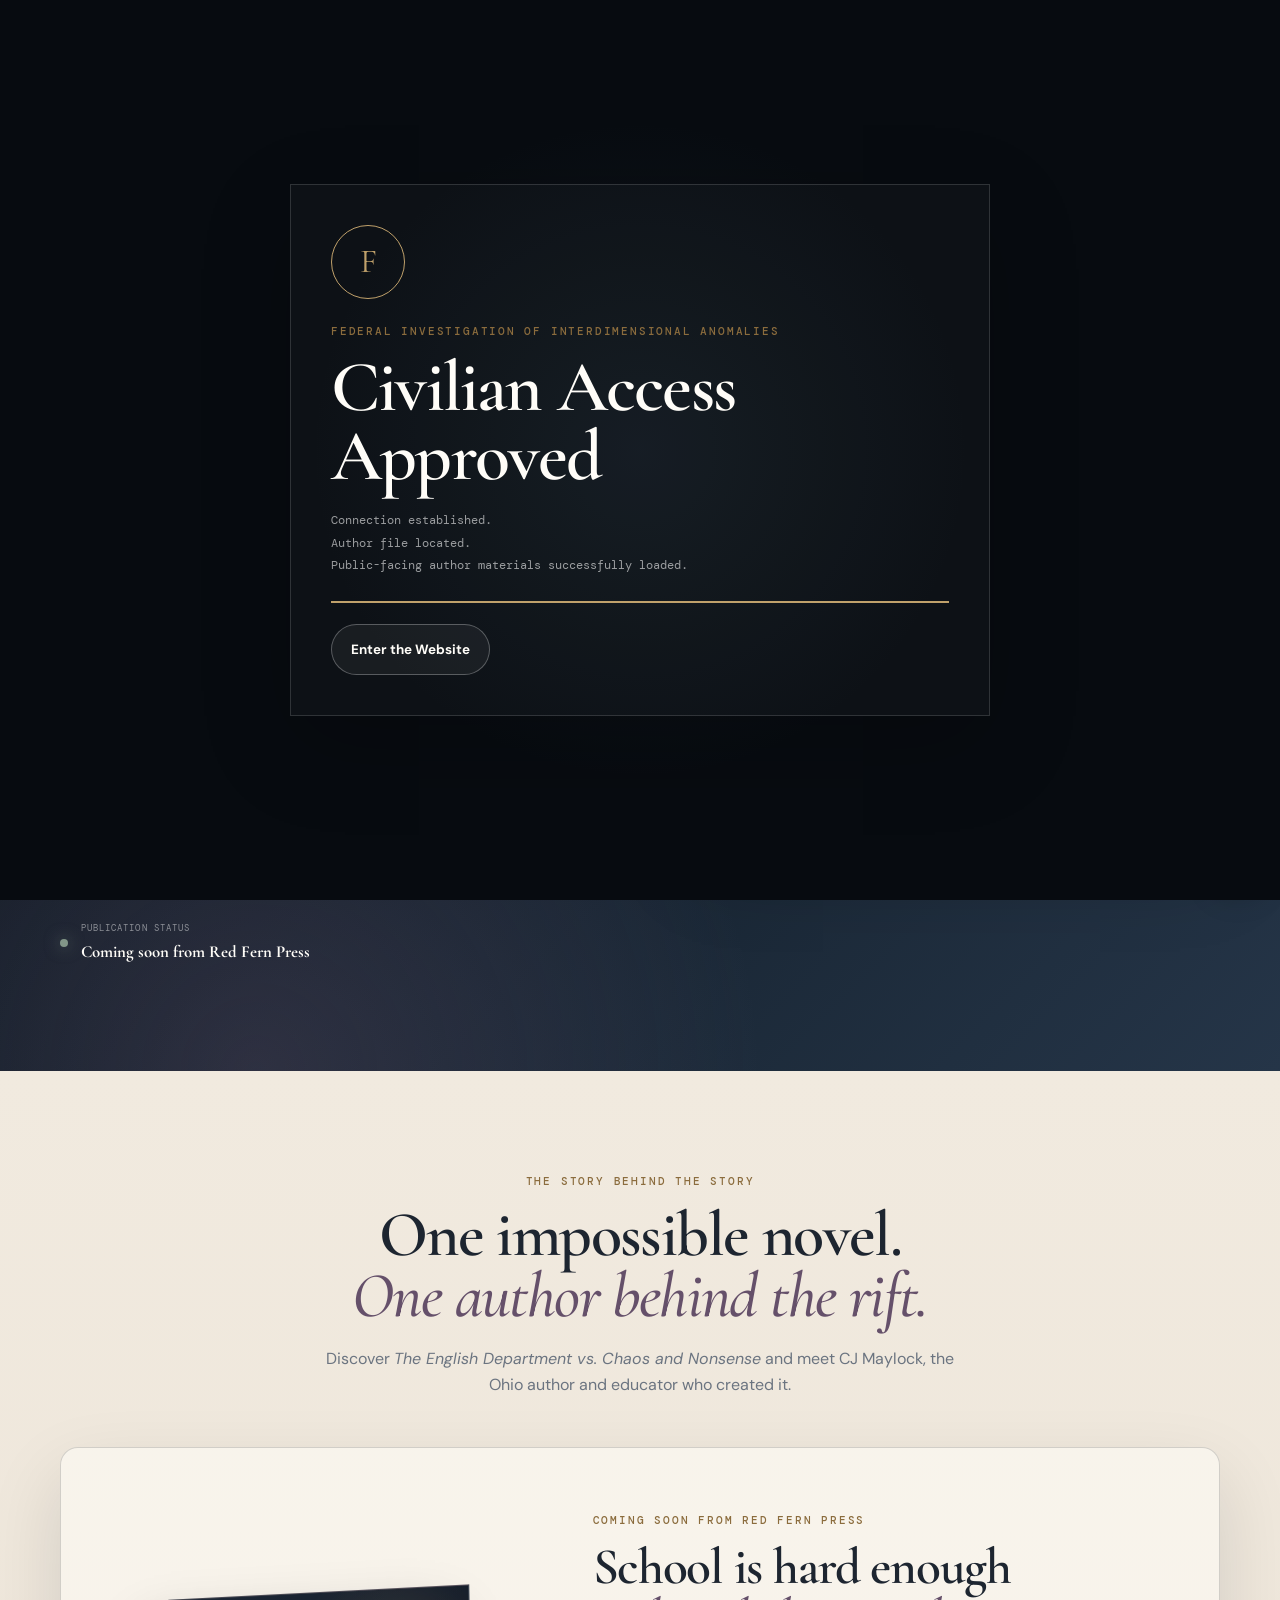
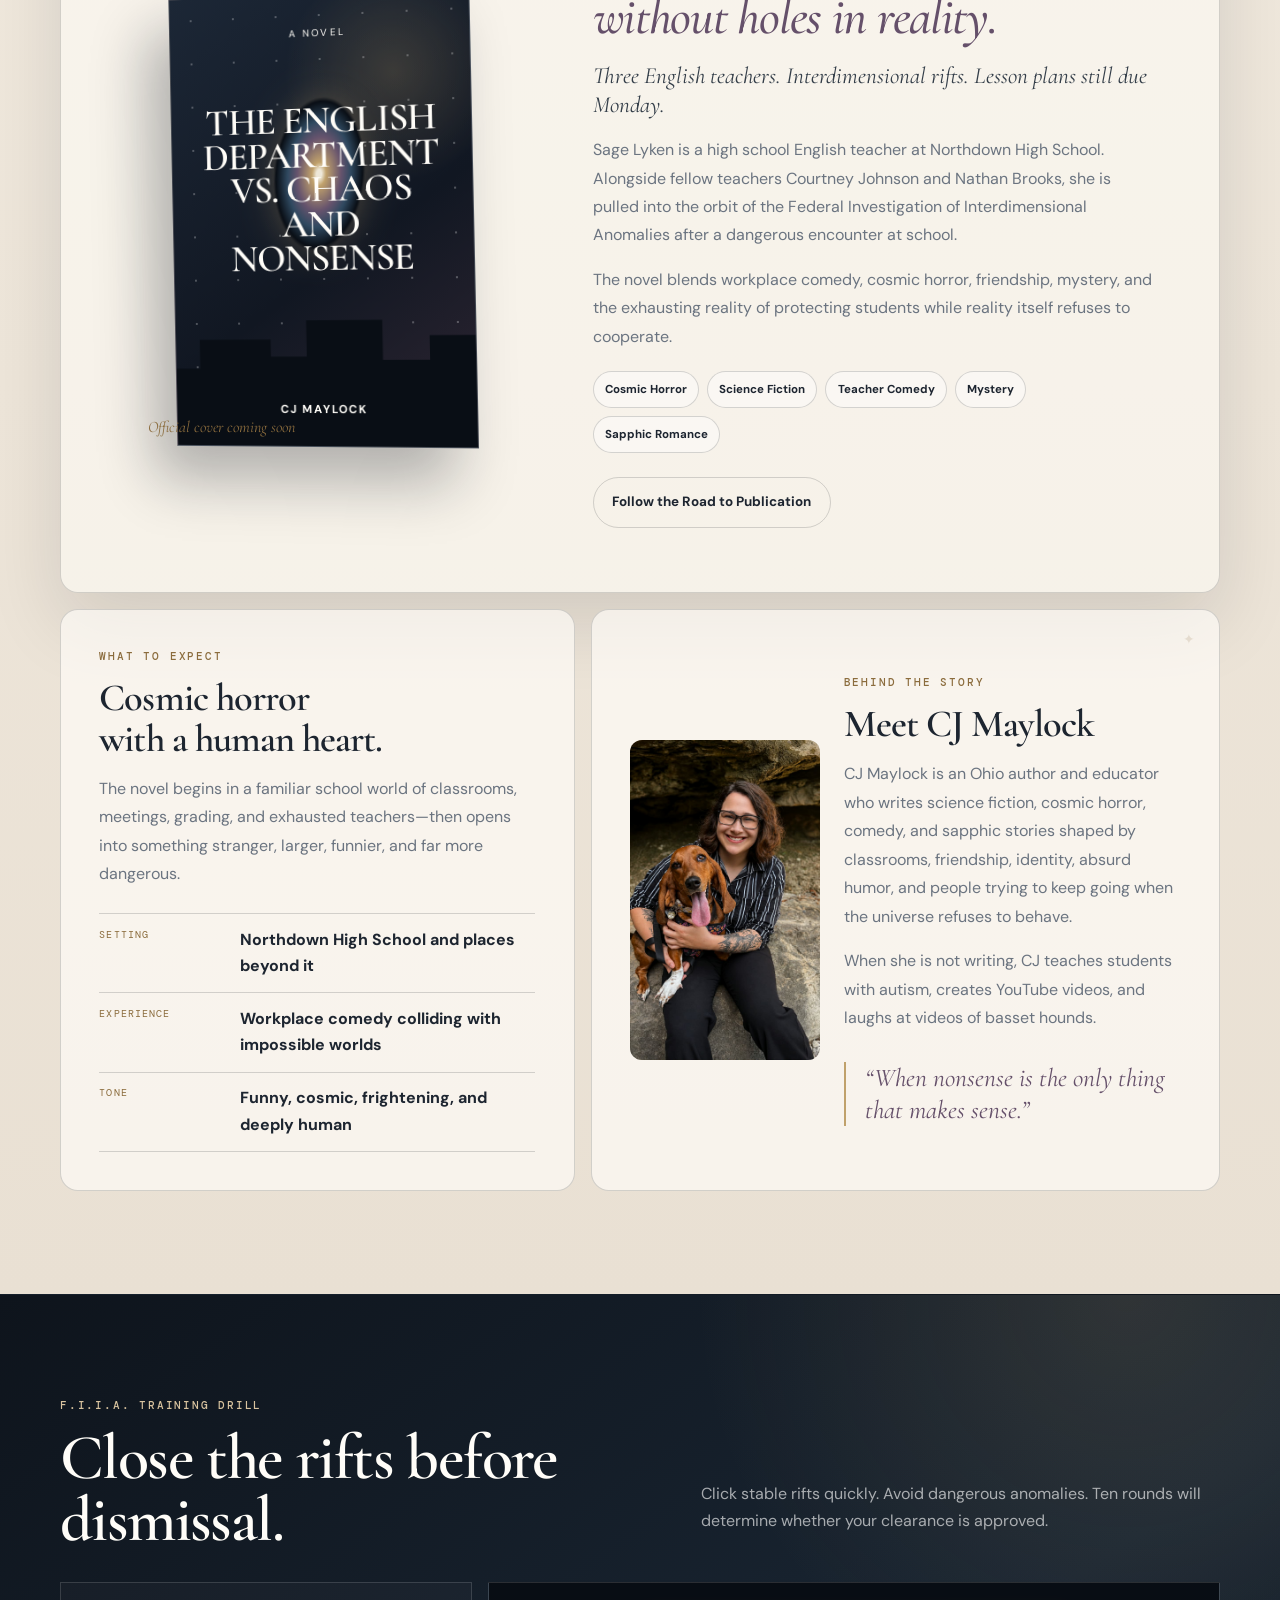
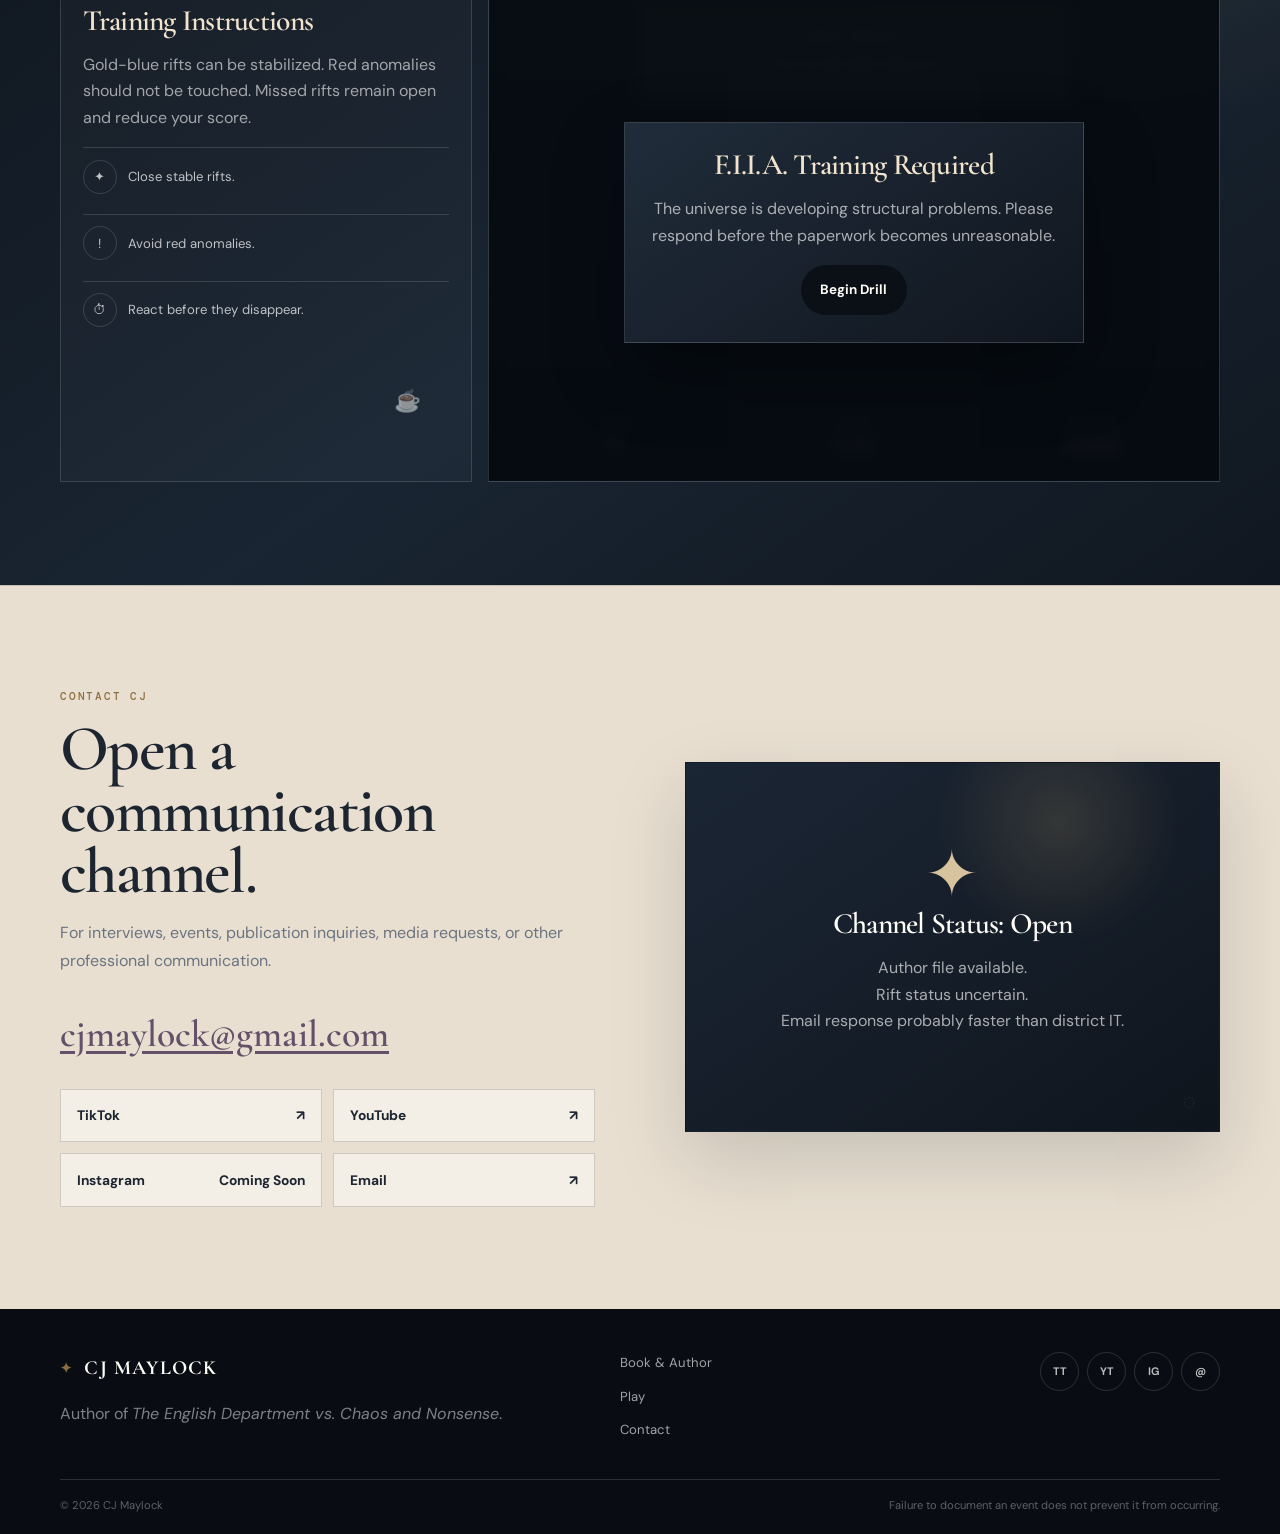
==== commit 8c8b1288: "Update index.html" ====
--- a/index.html
+++ b/index.html
@@ -9,7 +9,7 @@
     content="Official author website for CJ Maylock, author of The English Department vs. Chaos and Nonsense."
   >
 
-  <meta name="theme-color" content="#111722">
+  <meta name="theme-color" content="#0b1017">
 
   <title>CJ Maylock | Author</title>
 
@@ -17,28 +17,26 @@
   <link rel="preconnect" href="https://fonts.gstatic.com" crossorigin>
 
   <link
-    href="https://fonts.googleapis.com/css2?family=Cormorant+Garamond:wght@500;600;700&family=DM+Sans:wght@400;500;600;700&display=swap"
+    href="https://fonts.googleapis.com/css2?family=Cormorant+Garamond:ital,wght@0,500;0,600;0,700;1,500;1,600&family=DM+Mono:wght@300;400;500&family=DM+Sans:wght@400;500;600;700&display=swap"
     rel="stylesheet"
   >
 
   <style>
     :root {
-      --ink: #111722;
-      --ink-soft: #1a2230;
-      --paper: #f4f0e8;
-      --paper-deep: #e7dfd1;
-      --white: #fffdf9;
-      --text: #1c2430;
-      --muted: #67717f;
-      --line: rgba(17, 23, 34, 0.16);
-      --line-light: rgba(255, 255, 255, 0.16);
-      --gold: #b89a63;
-      --gold-dark: #8d7040;
-      --plum: #55415f;
-      --blue: #304963;
-      --sage: #66766b;
-      --danger: #8a4650;
-      --shadow: 0 28px 70px rgba(13, 19, 29, 0.14);
+      --ink: #0b1017;
+      --ink-soft: #151f2b;
+      --paper: #f1eadf;
+      --paper-deep: #e5dbcc;
+      --white: #fffdf8;
+      --text: #1d2530;
+      --muted: #6b7480;
+      --line: rgba(11, 16, 23, 0.16);
+      --line-light: rgba(255, 255, 255, 0.14);
+      --gold: #c0a16b;
+      --gold-dark: #8b6c3d;
+      --plum: #65506a;
+      --green: #829688;
+      --shadow: 0 30px 85px rgba(0, 0, 0, 0.2);
       --radius: 18px;
       --max-width: 1160px;
       --header-height: 74px;
@@ -58,9 +56,10 @@
       color: var(--text);
       background: var(--paper);
       font-family: "DM Sans", sans-serif;
-      line-height: 1.6;
-    }
-
+      line-height: 1.65;
+    }
+
+    body.booting,
     body.menu-open {
       overflow: hidden;
     }
@@ -84,16 +83,26 @@
     }
 
     .shell {
-      width: min(calc(100% - 2.4rem), var(--max-width));
+      width: min(calc(100% - 2.2rem), var(--max-width));
       margin-inline: auto;
+    }
+
+    .section {
+      position: relative;
+      padding: clamp(5.2rem, 8vw, 8.5rem) 0;
+    }
+
+    .section + .section {
+      border-top: 1px solid var(--line);
     }
 
     .eyebrow {
       margin: 0 0 0.8rem;
       color: var(--gold-dark);
-      font-size: 0.72rem;
-      font-weight: 700;
-      letter-spacing: 0.18em;
+      font-family: "DM Mono", monospace;
+      font-size: 0.66rem;
+      font-weight: 500;
+      letter-spacing: 0.17em;
       text-transform: uppercase;
     }
 
@@ -102,51 +111,34 @@
     h3 {
       margin: 0;
       font-family: "Cormorant Garamond", serif;
-      line-height: 0.98;
       letter-spacing: -0.025em;
     }
 
     h1 {
       font-size: clamp(4rem, 8vw, 7.4rem);
+      line-height: 0.9;
       font-weight: 600;
     }
 
     h2 {
-      font-size: clamp(2.8rem, 5vw, 5rem);
+      font-size: clamp(2.9rem, 5vw, 5rem);
+      line-height: 0.96;
       font-weight: 600;
     }
 
     h3 {
-      font-size: 1.8rem;
+      font-size: 1.85rem;
+      line-height: 1.05;
       font-weight: 600;
-    }
-
-    p {
-      margin-top: 0;
     }
 
     .body-copy {
       color: var(--muted);
-      font-size: 1rem;
-      line-height: 1.75;
-    }
-
-    .section {
-      position: relative;
-      padding: clamp(5rem, 8vw, 8.5rem) 0;
-    }
-
-    .section + .section {
-      border-top: 1px solid var(--line);
-    }
-
-    .section-heading {
-      max-width: 760px;
-      margin-bottom: 2.5rem;
+      line-height: 1.78;
     }
 
     .button {
-      min-height: 48px;
+      min-height: 49px;
       display: inline-flex;
       align-items: center;
       justify-content: center;
@@ -154,7 +146,7 @@
       padding: 0.82rem 1.18rem;
       border: 1px solid transparent;
       border-radius: 999px;
-      font-size: 0.86rem;
+      font-size: 0.84rem;
       font-weight: 700;
       text-decoration: none;
       cursor: pointer;
@@ -179,25 +171,168 @@
     }
 
     .button-secondary {
-      border-color: rgba(255, 255, 255, 0.3);
+      border-color: rgba(255, 255, 255, 0.28);
       color: var(--white);
-      background: rgba(255, 255, 255, 0.06);
+      background: rgba(255, 255, 255, 0.05);
     }
 
     .button-secondary:hover {
       border-color: var(--gold);
-      color: #f2dfb8;
-    }
-
-    .button-light {
+      color: #ecdcb9;
+    }
+
+    .button-paper {
       border-color: var(--line);
       color: var(--text);
       background: transparent;
     }
 
-    .button-light:hover {
+    .button-paper:hover {
       border-color: var(--gold-dark);
       color: var(--gold-dark);
+    }
+
+    /* Entry screen */
+    .boot-screen {
+      position: fixed;
+      inset: 0;
+      z-index: 5000;
+      display: grid;
+      place-items: center;
+      padding: 1.2rem;
+      color: var(--white);
+      background:
+        radial-gradient(circle at center, rgba(70, 100, 125, 0.14), transparent 42%),
+        #070b10;
+      transition: opacity 0.5s ease, visibility 0.5s ease;
+    }
+
+    .boot-screen.hidden {
+      opacity: 0;
+      visibility: hidden;
+      pointer-events: none;
+    }
+
+    .boot-card {
+      width: min(100%, 700px);
+      padding: clamp(1.5rem, 4vw, 2.5rem);
+      border: 1px solid var(--line-light);
+      background: rgba(255, 255, 255, 0.025);
+      box-shadow: var(--shadow);
+    }
+
+    .boot-seal {
+      width: 74px;
+      height: 74px;
+      display: grid;
+      place-items: center;
+      margin-bottom: 1.5rem;
+      border: 1px solid var(--gold);
+      border-radius: 50%;
+      color: var(--gold);
+      font-family: "Cormorant Garamond", serif;
+      font-size: 2.1rem;
+    }
+
+    .boot-card h1 {
+      font-size: clamp(2.5rem, 6vw, 4.5rem);
+      line-height: 0.95;
+    }
+
+    .boot-copy {
+      margin: 1.2rem 0 0;
+      color: rgba(255, 255, 255, 0.58);
+      font-family: "DM Mono", monospace;
+      font-size: 0.78rem;
+      line-height: 1.8;
+    }
+
+    .boot-progress {
+      height: 2px;
+      margin-top: 1.5rem;
+      overflow: hidden;
+      background: rgba(255, 255, 255, 0.12);
+    }
+
+    .boot-progress span {
+      width: 0;
+      height: 100%;
+      display: block;
+      background: var(--gold);
+      animation: boot-load 2s ease forwards;
+    }
+
+    @keyframes boot-load {
+      to { width: 100%; }
+    }
+
+    .boot-actions {
+      display: none;
+      margin-top: 1.35rem;
+    }
+
+    .boot-actions.visible {
+      display: flex;
+    }
+
+    /* Flashlight */
+    .scanlines {
+      position: fixed;
+      inset: 0;
+      z-index: 4000;
+      opacity: 0.017;
+      pointer-events: none;
+      background:
+        repeating-linear-gradient(
+          180deg,
+          rgba(255, 255, 255, 0.22) 0 1px,
+          transparent 1px 4px
+        );
+    }
+
+    .flashlight-layer {
+      position: fixed;
+      inset: 0;
+      z-index: 3990;
+      pointer-events: none;
+      opacity: 0;
+      background:
+        radial-gradient(
+          circle 205px at var(--flashlight-x, 50%) var(--flashlight-y, 50%),
+          rgba(255, 247, 226, 0.14) 0%,
+          rgba(255, 235, 194, 0.06) 28%,
+          rgba(0, 0, 0, 0.18) 64%,
+          rgba(0, 0, 0, 0.42) 100%
+        );
+      transition: opacity 0.2s ease;
+      mix-blend-mode: screen;
+    }
+
+    body.flashlight-active .flashlight-layer {
+      opacity: 1;
+    }
+
+    .flashlight-toggle {
+      position: fixed;
+      right: 18px;
+      bottom: 18px;
+      z-index: 1300;
+      width: 48px;
+      height: 48px;
+      display: grid;
+      place-items: center;
+      border: 1px solid rgba(255, 255, 255, 0.18);
+      border-radius: 50%;
+      color: #f1dfba;
+      background: rgba(10, 15, 22, 0.84);
+      box-shadow: 0 12px 30px rgba(0, 0, 0, 0.28);
+      cursor: pointer;
+      backdrop-filter: blur(10px);
+    }
+
+    .flashlight-toggle[aria-pressed="true"] {
+      color: var(--ink);
+      background: #e6d1a7;
     }
 
     /* Header */
@@ -205,13 +340,11 @@
       position: fixed;
       inset: 0 0 auto;
       z-index: 1000;
-      transition:
-        background 0.2s ease,
-        box-shadow 0.2s ease;
+      transition: background 0.2s ease, box-shadow 0.2s ease;
     }
 
     .site-header.scrolled {
-      background: rgba(244, 240, 232, 0.94);
+      background: rgba(241, 234, 223, 0.94);
       box-shadow: 0 1px 0 var(--line);
       backdrop-filter: blur(14px);
     }
@@ -244,14 +377,13 @@
     .navigation-links {
       display: flex;
       align-items: center;
-      gap: 1.4rem;
+      gap: 1.35rem;
     }
 
     .navigation-links a {
       color: #303945;
-      font-size: 0.81rem;
+      font-size: 0.79rem;
       font-weight: 700;
-      letter-spacing: 0.04em;
       text-decoration: none;
     }
 
@@ -287,164 +419,152 @@
     .hero {
       position: relative;
       overflow: hidden;
-      padding: calc(var(--header-height) + 5.6rem) 0 6.5rem;
+      padding: calc(var(--header-height) + 5.4rem) 0 6.6rem;
       color: var(--white);
       background:
-        radial-gradient(circle at 75% 18%, rgba(184, 154, 99, 0.2), transparent 27%),
-        radial-gradient(circle at 25% 100%, rgba(85, 65, 95, 0.32), transparent 34%),
-        linear-gradient(135deg, #111722 0%, #1b2431 48%, #273345 100%);
+        radial-gradient(circle at 82% 14%, rgba(192, 161, 107, 0.18), transparent 25%),
+        radial-gradient(circle at 20% 100%, rgba(101, 80, 106, 0.3), transparent 34%),
+        linear-gradient(135deg, #0b1017 0%, #14202c 50%, #253548 100%);
     }
 
     .hero::before {
       content: "";
       position: absolute;
       inset: 0;
-      opacity: 0.26;
+      opacity: 0.21;
       background-image:
-        radial-gradient(circle, rgba(255, 255, 255, 0.7) 0 1px, transparent 1.25px);
-      background-size: 54px 54px;
-      mask-image: linear-gradient(to bottom, black, transparent 82%);
-    }
-
-    .hero::after {
-      content: "";
-      position: absolute;
-      width: 480px;
-      height: 480px;
-      right: -120px;
-      bottom: -250px;
-      border: 1px solid rgba(255, 255, 255, 0.08);
-      border-radius: 50%;
-      box-shadow:
-        0 0 0 45px rgba(255, 255, 255, 0.025),
-        0 0 0 95px rgba(255, 255, 255, 0.018);
+        radial-gradient(circle, rgba(255, 255, 255, 0.8) 0 1px, transparent 1.25px);
+      background-size: 56px 56px;
+      mask-image: linear-gradient(to bottom, black, transparent 84%);
     }
 
     .hero-grid {
       position: relative;
       z-index: 2;
       display: grid;
-      grid-template-columns: 1.05fr 0.95fr;
+      grid-template-columns: 1.03fr 0.97fr;
       align-items: center;
       gap: clamp(3rem, 7vw, 7rem);
     }
 
-    .hero .eyebrow {
-      color: #d9c39a;
+    .classification {
+      display: inline-flex;
+      margin-bottom: 1rem;
+      padding: 0.44rem 0.65rem;
+      border: 1px solid rgba(255, 255, 255, 0.16);
+      color: #ddc69f;
+      background: rgba(255, 255, 255, 0.04);
+      font-family: "DM Mono", monospace;
+      font-size: 0.62rem;
+      letter-spacing: 0.1em;
+      text-transform: uppercase;
     }
 
     .hero h1 span {
       display: block;
-      color: #d9c39a;
+      color: #d8c39e;
       font-style: italic;
       font-weight: 500;
     }
 
-    .hero-tagline {
-      margin: 1.35rem 0 0;
-      color: #ece4d7;
+    .hero-hook {
+      max-width: 670px;
+      margin: 1.45rem 0 0;
+      color: #f1e6d5;
       font-family: "Cormorant Garamond", serif;
-      font-size: clamp(1.5rem, 2.2vw, 2.15rem);
+      font-size: clamp(1.65rem, 2.5vw, 2.4rem);
       font-style: italic;
-    }
-
-    .hero-description {
-      max-width: 650px;
+      line-height: 1.15;
+    }
+
+    .hero-copy {
+      max-width: 670px;
       margin: 1rem 0 0;
-      color: rgba(255, 255, 255, 0.72);
-      font-size: 1.03rem;
-      line-height: 1.75;
+      color: rgba(255, 255, 255, 0.68);
+      font-size: 1.02rem;
+      line-height: 1.76;
     }
 
     .hero-actions {
       display: flex;
       flex-wrap: wrap;
       gap: 0.75rem;
-      margin-top: 1.8rem;
-    }
-
-    .publication-status {
+      margin-top: 1.9rem;
+    }
+
+    .status-row {
       display: flex;
       align-items: center;
-      gap: 0.85rem;
-      margin-top: 2rem;
-      color: rgba(255, 255, 255, 0.76);
-    }
-
-    .status-line {
-      width: 42px;
-      height: 1px;
-      background: var(--gold);
-    }
-
-    .publication-status small,
-    .publication-status strong {
+      gap: 0.8rem;
+      margin-top: 2.1rem;
+    }
+
+    .status-light {
+      width: 8px;
+      height: 8px;
+      border-radius: 50%;
+      background: var(--green);
+      box-shadow: 0 0 16px rgba(130, 150, 136, 0.7);
+    }
+
+    .status-row small,
+    .status-row strong {
       display: block;
     }
 
-    .publication-status small {
-      font-size: 0.58rem;
-      letter-spacing: 0.14em;
+    .status-row small {
+      color: rgba(255, 255, 255, 0.48);
+      font-family: "DM Mono", monospace;
+      font-size: 0.56rem;
+      letter-spacing: 0.12em;
       text-transform: uppercase;
     }
 
-    .publication-status strong {
-      margin-top: 0.15rem;
+    .status-row strong {
+      margin-top: 0.13rem;
       color: var(--white);
       font-family: "Cormorant Garamond", serif;
-      font-size: 1.02rem;
-      letter-spacing: 0.03em;
-    }
-
-    .hero-art {
+      font-size: 1.05rem;
+    }
+
+    .hero-visual {
       position: relative;
-      min-height: 510px;
-      display: grid;
-      place-items: center;
-    }
-
-    .hero-frame {
-      position: relative;
-      width: min(100%, 420px);
-      min-height: 470px;
+      min-height: 525px;
       overflow: hidden;
-      border: 1px solid rgba(255, 255, 255, 0.15);
-      border-radius: 210px 210px 18px 18px;
+      border: 1px solid var(--line-light);
       background:
-        linear-gradient(rgba(16, 25, 37, 0.12), rgba(16, 25, 37, 0.8)),
-        radial-gradient(circle at 50% 26%, rgba(194, 166, 114, 0.2), transparent 28%),
-        #182331;
-      box-shadow: 0 35px 70px rgba(0, 0, 0, 0.24);
-    }
-
-    .hero-frame::before {
+        linear-gradient(rgba(9, 14, 20, 0.72), rgba(9, 14, 20, 0.94)),
+        radial-gradient(circle at 50% 24%, rgba(192, 161, 107, 0.17), transparent 34%);
+      box-shadow: 0 36px 80px rgba(0, 0, 0, 0.28);
+    }
+
+    .hero-visual::before {
       content: "";
       position: absolute;
-      inset: 24px;
-      border: 1px solid rgba(255, 255, 255, 0.12);
-      border-radius: 185px 185px 10px 10px;
+      inset: 22px;
+      border: 1px solid rgba(255, 255, 255, 0.08);
     }
 
     .rift {
       position: absolute;
-      width: 135px;
-      height: 235px;
-      top: 58px;
+      width: 150px;
+      height: 255px;
+      top: 62px;
       left: 50%;
       transform: translateX(-50%) rotate(7deg);
-      border-radius: 52% 48% 50% 50%;
+      border-radius: 50%;
       background:
         radial-gradient(
           ellipse,
           #f4efe4 0 4%,
-          #b89a63 10%,
-          #77627e 30%,
-          #334e67 48%,
-          #0b1018 68%,
+          #c0a16b 10%,
+          #725f78 30%,
+          #36536d 48%,
+          #090e15 68%,
           transparent 70%
         );
-      filter: drop-shadow(0 0 24px rgba(184, 154, 99, 0.4));
-      animation: rift-breathe 5.5s ease-in-out infinite;
+      filter: drop-shadow(0 0 25px rgba(192, 161, 107, 0.42));
+      animation: rift-pulse 5s ease-in-out infinite;
     }
 
     .rift::after {
@@ -452,61 +572,34 @@
       position: absolute;
       inset: 16% 33%;
       border-radius: 50%;
-      background: #080d14;
-    }
-
-    @keyframes rift-breathe {
+      background: #070b10;
+    }
+
+    @keyframes rift-pulse {
       50% {
         transform: translateX(-50%) rotate(3deg) scale(1.025);
       }
     }
 
-    .hero-note {
-      position: absolute;
-      max-width: 150px;
-      padding: 0.85rem;
-      color: #222733;
-      background: #efe6d5;
-      box-shadow: 0 18px 30px rgba(0, 0, 0, 0.24);
-      font-family: "Cormorant Garamond", serif;
-      font-size: 0.92rem;
-      line-height: 1.25;
-    }
-
-    .note-one {
-      top: 102px;
-      left: 22px;
-      transform: rotate(-6deg);
-    }
-
-    .note-two {
-      top: 215px;
-      right: 20px;
-      transform: rotate(5deg);
-    }
-
     .classroom {
       position: absolute;
-      left: 28px;
-      right: 28px;
-      bottom: 28px;
-      height: 150px;
-      overflow: hidden;
+      left: 30px;
+      right: 30px;
+      bottom: 30px;
+      height: 165px;
       border: 1px solid rgba(255, 255, 255, 0.1);
-      border-radius: 10px;
       background:
-        linear-gradient(rgba(47, 66, 84, 0.6), rgba(10, 16, 24, 0.95));
+        linear-gradient(rgba(47, 66, 84, 0.58), rgba(8, 13, 20, 0.96));
     }
 
     .chalkboard {
-      width: 55%;
+      width: 58%;
       margin: 18px auto 0;
-      padding: 0.7rem;
-      border: 5px solid #6d573d;
-      color: rgba(255, 255, 255, 0.72);
-      background: #263f3b;
+      padding: 0.72rem;
+      border: 5px solid #6a543c;
+      color: rgba(255, 255, 255, 0.74);
+      background: #243c38;
       font-family: "Cormorant Garamond", serif;
-      font-size: 0.82rem;
       font-style: italic;
       text-align: center;
     }
@@ -515,7 +608,7 @@
       position: absolute;
       left: 13%;
       right: 13%;
-      bottom: 26px;
+      bottom: 29px;
       display: flex;
       justify-content: space-between;
     }
@@ -523,28 +616,75 @@
     .desk {
       width: 52px;
       height: 18px;
-      background: #101722;
-      box-shadow: 0 21px 0 -7px #101722;
+      background: #0f1721;
+      box-shadow: 0 21px 0 -7px #0f1721;
+    }
+
+    /* Hidden icons */
+    .secret-icon {
+      position: absolute;
+      z-index: 12;
+      display: grid;
+      place-items: center;
+      border: 0;
+      color: inherit;
+      background: transparent;
+      cursor: pointer;
+      opacity: 0.58;
+      transition:
+        opacity 0.2s ease,
+        transform 0.2s ease,
+        filter 0.2s ease;
+    }
+
+    .secret-icon:hover {
+      opacity: 1;
+      transform: translateY(-2px) scale(1.05);
+      filter: drop-shadow(0 0 12px rgba(192, 161, 107, 0.4));
+    }
+
+    .secret-owl {
+      top: 28px;
+      right: 28px;
+      width: 30px;
+      height: 30px;
+      color: #d8c39e;
+      font-size: 1.1rem;
+    }
+
+    .secret-coffee {
+      right: 42px;
+      bottom: 58px;
+      width: 42px;
+      height: 42px;
+      font-size: 1.35rem;
+    }
+
+    .secret-rift {
+      right: 16px;
+      bottom: 16px;
+      width: 28px;
+      height: 28px;
+      color: rgba(255, 255, 255, 0.15);
+      font-size: 0.9rem;
     }
 
     /* Book */
     .book-section {
       background:
-        linear-gradient(180deg, var(--paper) 0%, #eee8dc 100%);
-    }
-
-    .book-layout,
-    .about-layout,
-    .contact-layout {
-      display: grid;
-      grid-template-columns: 0.9fr 1.1fr;
+        linear-gradient(180deg, var(--paper) 0%, #e9e0d3 100%);
+    }
+
+    .book-layout {
+      display: grid;
+      grid-template-columns: 0.88fr 1.12fr;
       align-items: center;
       gap: clamp(3rem, 7vw, 7rem);
     }
 
     .book-stage {
       position: relative;
-      min-height: 520px;
+      min-height: 530px;
       display: grid;
       place-items: center;
       perspective: 1200px;
@@ -552,7 +692,7 @@
 
     .book-object {
       position: relative;
-      width: min(78%, 300px);
+      width: min(78%, 305px);
       aspect-ratio: 0.67;
       transform: rotateY(-9deg) rotateZ(-1.2deg);
       transition: transform 0.35s ease;
@@ -568,7 +708,7 @@
       overflow: hidden;
       border: 1px solid rgba(255, 255, 255, 0.2);
       background:
-        radial-gradient(circle at 75% 18%, rgba(184, 154, 99, 0.22), transparent 25%),
+        radial-gradient(circle at 75% 18%, rgba(192, 161, 107, 0.22), transparent 25%),
         linear-gradient(145deg, #1c2736, #111722 58%, #2f2633);
       box-shadow: -24px 34px 55px rgba(17, 23, 34, 0.3);
     }
@@ -585,8 +725,8 @@
 
     .cover-rift {
       position: absolute;
-      width: 90px;
-      height: 150px;
+      width: 92px;
+      height: 154px;
       top: 23%;
       left: 50%;
       transform: translateX(-50%) rotate(6deg);
@@ -595,13 +735,13 @@
         radial-gradient(
           ellipse,
           #eee8d8 0 4%,
-          #b89a63 11%,
+          #c0a16b 11%,
           #66536d 34%,
           #2f4960 49%,
           #090e15 67%,
           transparent 71%
         );
-      filter: drop-shadow(0 0 18px rgba(184, 154, 99, 0.35));
+      filter: drop-shadow(0 0 18px rgba(192, 161, 107, 0.35));
     }
 
     .cover-school {
@@ -613,9 +753,9 @@
       background: #090e15;
       clip-path:
         polygon(
-          0 100%, 0 55%, 12% 55%, 12% 38%, 34% 38%,
-          34% 48%, 45% 48%, 45% 27%, 68% 27%, 68% 50%,
-          82% 50%, 82% 36%, 100% 36%, 100% 100%
+          0 100%,0 55%,12% 55%,12% 38%,34% 38%,
+          34% 48%,45% 48%,45% 27%,68% 27%,68% 50%,
+          82% 50%,82% 36%,100% 36%,100% 100%
         );
     }
 
@@ -637,7 +777,7 @@
 
     .cover-copy h3 {
       margin: auto 0;
-      font-size: clamp(1.7rem, 3vw, 2.55rem);
+      font-size: clamp(1.72rem, 3vw, 2.6rem);
       line-height: 0.9;
       text-transform: uppercase;
     }
@@ -649,13 +789,12 @@
       letter-spacing: 0.16em;
     }
 
-    .cover-placeholder {
+    .cover-note {
       position: absolute;
       left: 6%;
       bottom: 3%;
       color: var(--gold-dark);
       font-family: "Cormorant Garamond", serif;
-      font-size: 1rem;
       font-style: italic;
     }
 
@@ -663,6 +802,15 @@
       color: var(--plum);
       font-style: italic;
       font-weight: 500;
+    }
+
+    .book-hook {
+      margin: 1.25rem 0 1rem;
+      color: #343e49;
+      font-family: "Cormorant Garamond", serif;
+      font-size: 1.48rem;
+      font-style: italic;
+      line-height: 1.25;
     }
 
     .genre-list {
@@ -676,47 +824,448 @@
       padding: 0.5rem 0.7rem;
       border: 1px solid var(--line);
       border-radius: 999px;
-      color: #3c4652;
-      background: rgba(255, 255, 255, 0.45);
+      background: rgba(255, 255, 255, 0.42);
       font-size: 0.72rem;
       font-weight: 700;
     }
 
-    .book-metadata {
+    .book-meta {
       margin-top: 1.5rem;
       border-top: 1px solid var(--line);
     }
 
-    .book-metadata div {
-      display: grid;
-      grid-template-columns: 112px 1fr;
+    .book-meta div {
+      display: grid;
+      grid-template-columns: 125px 1fr;
       gap: 1rem;
-      padding: 0.78rem 0;
+      padding: 0.8rem 0;
       border-bottom: 1px solid var(--line);
     }
 
-    .book-metadata span {
+    .book-meta span {
       color: var(--gold-dark);
-      font-size: 0.66rem;
-      font-weight: 700;
-      letter-spacing: 0.12em;
+      font-family: "DM Mono", monospace;
+      font-size: 0.62rem;
+      letter-spacing: 0.11em;
     }
 
     .book-actions {
+      margin-top: 1.55rem;
+    }
+
+
+    /* Book and author exhibit */
+    .story-section {
+      background:
+        linear-gradient(180deg, var(--paper) 0%, #e9e0d3 100%);
+    }
+
+    .story-heading {
+      max-width: 820px;
+      margin: 0 auto 3rem;
+      text-align: center;
+    }
+
+    .story-heading h2 em {
+      color: var(--plum);
+      font-style: italic;
+      font-weight: 500;
+    }
+
+    .story-heading-copy {
+      max-width: 650px;
+      margin: 1.2rem auto 0;
+      color: var(--muted);
+      font-size: 1rem;
+    }
+
+    .story-feature {
+      display: grid;
+      grid-template-columns: 0.82fr 1.18fr;
+      align-items: center;
+      gap: clamp(2.5rem, 6vw, 6rem);
+      padding: clamp(2rem, 5vw, 4rem);
+      border: 1px solid var(--line);
+      border-radius: var(--radius);
+      background: rgba(255, 253, 248, 0.55);
+      box-shadow: 0 30px 75px rgba(13, 18, 27, 0.12);
+    }
+
+    .story-feature .book-stage {
+      min-height: 470px;
+    }
+
+    .story-feature-copy h3 {
+      font-size: clamp(2.5rem, 4vw, 4rem);
+      line-height: 0.98;
+    }
+
+    .story-feature-copy h3 em {
+      color: var(--plum);
+      font-style: italic;
+      font-weight: 500;
+    }
+
+    .story-hook {
+      margin: 1.25rem 0 1rem;
+      color: #343e49;
+      font-family: "Cormorant Garamond", serif;
+      font-size: 1.45rem;
+      font-style: italic;
+      line-height: 1.25;
+    }
+
+    .story-actions {
       margin-top: 1.5rem;
     }
 
-    /* About */
-    .about-section {
+    .story-cards {
+      display: grid;
+      grid-template-columns: 0.9fr 1.1fr;
+      gap: 1rem;
+      margin-top: 1rem;
+    }
+
+    .story-card {
+      position: relative;
+      padding: clamp(1.5rem, 4vw, 2.4rem);
+      border: 1px solid var(--line);
+      border-radius: var(--radius);
+      background: rgba(255, 253, 248, 0.68);
+    }
+
+    .story-card h3 {
+      font-size: clamp(2rem, 3vw, 3rem);
+    }
+
+    .author-story-card {
+      display: grid;
+      grid-template-columns: 0.72fr 1.28fr;
+      align-items: center;
+      gap: 1.5rem;
+      overflow: hidden;
+    }
+
+    .author-story-photo {
+      min-height: 320px;
+      overflow: hidden;
+      border-radius: 12px;
+      background: #cfc8bc;
+    }
+
+    .author-story-photo img {
+      width: 100%;
+      height: 100%;
+      min-height: 320px;
+      display: block;
+      object-fit: cover;
+      object-position: center 25%;
+      transition: transform 0.6s ease;
+    }
+
+    .author-story-card:hover .author-story-photo img {
+      transform: scale(1.025);
+    }
+
+    .secret-book {
+      top: 16px;
+      right: 16px;
+      width: 28px;
+      height: 28px;
+      color: rgba(139, 108, 61, 0.28);
+      font-size: 0.9rem;
+    }
+
+    @media (max-width: 900px) {
+      .story-feature,
+      .story-cards,
+      .author-story-card {
+        grid-template-columns: 1fr;
+      }
+
+      .story-feature .book-stage {
+        min-height: 480px;
+      }
+
+      .author-story-photo,
+      .author-story-photo img {
+        min-height: 360px;
+      }
+    }
+
+    @media (max-width: 600px) {
+      .story-feature {
+        padding: 1.2rem;
+      }
+
+      .author-story-photo,
+      .author-story-photo img {
+        min-height: 300px;
+      }
+    }
+
+    /* Game */
+    .game-section {
+      color: var(--white);
+      background:
+        radial-gradient(circle at 88% 0%, rgba(192, 161, 107, 0.15), transparent 30%),
+        linear-gradient(145deg, #0e141c 0%, #192532 58%, #101720 100%);
+    }
+
+    .game-section .eyebrow {
+      color: #d8c39f;
+    }
+
+    .game-intro {
+      display: grid;
+      grid-template-columns: 1.08fr 0.92fr;
+      align-items: end;
+      gap: 2rem;
+      margin-bottom: 2rem;
+    }
+
+    .game-intro p {
+      color: rgba(255, 255, 255, 0.62);
+    }
+
+    .game-layout {
+      display: grid;
+      grid-template-columns: 0.72fr 1.28fr;
+      gap: 1rem;
+    }
+
+    .game-panel {
+      position: relative;
+      padding: 1.35rem;
+      border: 1px solid var(--line-light);
+      background: rgba(255, 255, 255, 0.025);
+    }
+
+    .game-panel h3 {
+      color: #f0e4ce;
+    }
+
+    .game-panel p {
+      color: rgba(255, 255, 255, 0.6);
+    }
+
+    .game-rules {
+      display: grid;
+      gap: 0.55rem;
+      margin-top: 1rem;
+    }
+
+    .game-rule {
+      display: flex;
+      align-items: center;
+      gap: 0.7rem;
+      padding: 0.72rem 0;
+      border-top: 1px solid var(--line-light);
+      color: rgba(255, 255, 255, 0.72);
+      font-size: 0.82rem;
+    }
+
+    .game-rule span:first-child {
+      width: 34px;
+      height: 34px;
+      display: grid;
+      place-items: center;
+      border: 1px solid var(--line-light);
+      border-radius: 50%;
+      flex-shrink: 0;
+    }
+
+    .game-area {
+      position: relative;
+      min-height: 500px;
+      overflow: hidden;
+      border: 1px solid var(--line-light);
+      background:
+        linear-gradient(rgba(31, 45, 58, 0.72), rgba(7, 11, 17, 0.96));
+      cursor: crosshair;
+    }
+
+    .game-area::before {
+      content: "";
+      position: absolute;
+      inset: 0;
+      opacity: 0.16;
+      background-image:
+        linear-gradient(rgba(255, 255, 255, 0.05) 1px, transparent 1px),
+        linear-gradient(90deg, rgba(255, 255, 255, 0.05) 1px, transparent 1px);
+      background-size: 42px 42px;
+    }
+
+    .game-board {
+      position: absolute;
+      width: 58%;
+      min-height: 86px;
+      top: 22px;
+      left: 50%;
+      transform: translateX(-50%);
+      border: 6px solid #67523a;
+      color: rgba(255, 255, 255, 0.75);
+      background: #263f3b;
+      font-family: "Cormorant Garamond", serif;
+      font-size: 1rem;
+      font-style: italic;
+      text-align: center;
+      padding: 0.75rem;
+    }
+
+    .game-hud {
+      position: absolute;
+      left: 12px;
+      right: 12px;
+      bottom: 12px;
+      z-index: 8;
+      display: grid;
+      grid-template-columns: repeat(3, 1fr);
+      gap: 0.5rem;
+    }
+
+    .hud-item {
+      padding: 0.65rem;
+      border: 1px solid var(--line-light);
+      background: rgba(7, 11, 18, 0.84);
+      text-align: center;
+    }
+
+    .hud-item small,
+    .hud-item strong {
+      display: block;
+    }
+
+    .hud-item small {
+      color: rgba(255, 255, 255, 0.44);
+      font-family: "DM Mono", monospace;
+      font-size: 0.54rem;
+      letter-spacing: 0.1em;
+    }
+
+    .hud-item strong {
+      margin-top: 0.18rem;
+      color: #e5d2ad;
+      font-size: 0.88rem;
+    }
+
+    .rift-target {
+      position: absolute;
+      z-index: 7;
+      width: 74px;
+      height: 110px;
+      border: 0;
+      border-radius: 50%;
+      background:
+        radial-gradient(
+          ellipse,
+          #f4efe4 0 4%,
+          #c0a16b 10%,
+          #725f78 30%,
+          #36536d 48%,
+          #090e15 68%,
+          transparent 70%
+        );
+      filter: drop-shadow(0 0 20px rgba(192, 161, 107, 0.4));
+      cursor: pointer;
+      animation: target-in 0.2s ease;
+    }
+
+    .rift-target.danger {
+      filter: drop-shadow(0 0 20px rgba(145, 81, 91, 0.55));
+    }
+
+    @keyframes target-in {
+      from { opacity: 0; transform: scale(0.7); }
+      to { opacity: 1; transform: scale(1); }
+    }
+
+    .game-screen {
+      position: absolute;
+      inset: 0;
+      z-index: 20;
+      display: grid;
+      place-items: center;
+      padding: 1.3rem;
+      background: rgba(7, 11, 18, 0.92);
+      backdrop-filter: blur(7px);
+    }
+
+    .game-screen.hidden {
+      display: none;
+    }
+
+    .game-modal {
+      width: min(100%, 460px);
+      padding: 1.65rem;
+      border: 1px solid var(--line-light);
+      background: linear-gradient(145deg, #202c3a, #10161f);
+      text-align: center;
+      box-shadow: 0 28px 68px rgba(0, 0, 0, 0.3);
+    }
+
+    .game-modal h3 {
+      color: #f2e4cc;
+    }
+
+    .game-modal p {
+      color: rgba(255, 255, 255, 0.64);
+    }
+
+    .evaluation {
+      margin-top: 1rem;
+      padding: 1rem;
+      border: 1px solid var(--line-light);
+      background: rgba(255, 255, 255, 0.035);
+      text-align: left;
+    }
+
+    .evaluation div {
+      display: grid;
+      grid-template-columns: 115px 1fr;
+      gap: 0.75rem;
+      padding: 0.35rem 0;
+      font-size: 0.78rem;
+    }
+
+    .evaluation span {
+      color: #d8c39f;
+      font-family: "DM Mono", monospace;
+      font-size: 0.62rem;
+      letter-spacing: 0.1em;
+    }
+
+    .game-buttons {
+      display: flex;
+      flex-wrap: wrap;
+      justify-content: center;
+      gap: 0.65rem;
+      margin-top: 1rem;
+    }
+
+    /* Author */
+    .author-section {
       background: var(--white);
     }
 
-    .about-layout {
-      grid-template-columns: 1.1fr 0.9fr;
+    .author-layout {
+      display: grid;
+      grid-template-columns: 1.08fr 0.92fr;
+      align-items: center;
+      gap: clamp(3rem, 7vw, 7rem);
+    }
+
+    .author-intro {
+      margin: 1.3rem 0 1rem;
+      color: var(--plum);
+      font-family: "Cormorant Garamond", serif;
+      font-size: 1.48rem;
+      font-style: italic;
+      line-height: 1.25;
     }
 
     .author-quote {
-      margin: 1.8rem 0 0;
+      margin: 1.85rem 0 0;
       padding-left: 1.2rem;
       border-left: 2px solid var(--gold);
       color: var(--plum);
@@ -731,7 +1280,7 @@
       border: 1px solid var(--line);
       border-radius: var(--radius);
       background: #f0ebe2;
-      box-shadow: var(--shadow);
+      box-shadow: 0 28px 70px rgba(13, 18, 27, 0.13);
     }
 
     .author-photo {
@@ -747,6 +1296,11 @@
       display: block;
       object-fit: cover;
       object-position: center 25%;
+      transition: transform 0.6s ease;
+    }
+
+    .author-card:hover .author-photo img {
+      transform: scale(1.02);
     }
 
     .author-details {
@@ -757,14 +1311,14 @@
       display: block;
       margin-bottom: 0.8rem;
       color: var(--gold-dark);
-      font-size: 0.66rem;
-      font-weight: 700;
-      letter-spacing: 0.14em;
+      font-family: "DM Mono", monospace;
+      font-size: 0.62rem;
+      letter-spacing: 0.13em;
     }
 
     .author-details div {
       display: grid;
-      grid-template-columns: 105px 1fr;
+      grid-template-columns: 115px 1fr;
       gap: 0.9rem;
       padding: 0.72rem 0;
       border-top: 1px solid var(--line);
@@ -772,264 +1326,25 @@
 
     .author-details small {
       color: var(--muted);
-      font-size: 0.61rem;
-      letter-spacing: 0.11em;
+      font-family: "DM Mono", monospace;
+      font-size: 0.58rem;
+      letter-spacing: 0.1em;
     }
 
     .author-details strong {
       font-size: 0.9rem;
     }
 
-    /* Game */
-    .game-section {
-      color: var(--white);
-      background:
-        radial-gradient(circle at 90% 0%, rgba(184, 154, 99, 0.16), transparent 30%),
-        linear-gradient(145deg, #121a26 0%, #1b2635 55%, #17202c 100%);
-    }
-
-    .game-section .eyebrow {
-      color: #d9c39a;
-    }
-
-    .game-section .body-copy {
-      color: rgba(255, 255, 255, 0.67);
-    }
-
-    .game-intro {
-      display: grid;
-      grid-template-columns: 1.15fr 0.85fr;
-      align-items: end;
-      gap: 2rem;
-      margin-bottom: 2rem;
-    }
-
-    .game-shell {
-      padding: 1rem;
-      border: 1px solid var(--line-light);
-      border-radius: 22px;
-      background: rgba(255, 255, 255, 0.035);
-      box-shadow: 0 30px 70px rgba(0, 0, 0, 0.22);
-    }
-
-    .game-layout {
-      display: grid;
-      grid-template-columns: 0.7fr 1.3fr;
-      gap: 1rem;
-    }
-
-    .game-instructions {
-      padding: 1.4rem;
-      border: 1px solid var(--line-light);
-      border-radius: 14px;
-      background: rgba(8, 13, 20, 0.34);
-    }
-
-    .game-instructions h3 {
-      margin-bottom: 0.8rem;
-      color: #f0e3ca;
-    }
-
-    .game-instructions p {
-      color: rgba(255, 255, 255, 0.68);
-    }
-
-    .game-legend {
-      display: grid;
-      gap: 0.55rem;
-      margin-top: 1rem;
-    }
-
-    .legend-item {
-      display: flex;
-      align-items: center;
-      gap: 0.75rem;
-      padding: 0.68rem;
-      border-top: 1px solid var(--line-light);
-      color: rgba(255, 255, 255, 0.78);
-      font-size: 0.82rem;
-    }
-
-    .legend-symbol {
-      width: 34px;
-      height: 34px;
-      display: grid;
-      place-items: center;
-      flex-shrink: 0;
-      border: 1px solid var(--line-light);
-      border-radius: 50%;
-      background: rgba(255, 255, 255, 0.05);
-    }
-
-    .game-area {
-      position: relative;
-      min-height: 430px;
-      overflow: hidden;
-      border: 1px solid var(--line-light);
-      border-radius: 14px;
-      background:
-        linear-gradient(rgba(36, 52, 68, 0.68), rgba(8, 13, 20, 0.95));
-      cursor: crosshair;
-    }
-
-    .game-area::before {
-      content: "";
-      position: absolute;
-      inset: 0;
-      opacity: 0.18;
-      background-image:
-        linear-gradient(rgba(255, 255, 255, 0.05) 1px, transparent 1px),
-        linear-gradient(90deg, rgba(255, 255, 255, 0.05) 1px, transparent 1px);
-      background-size: 40px 40px;
-    }
-
-    .game-blackboard {
-      position: absolute;
-      width: 57%;
-      min-height: 84px;
-      top: 22px;
-      left: 50%;
-      transform: translateX(-50%);
-      border: 6px solid #6b563d;
-      color: rgba(255, 255, 255, 0.74);
-      background: #263f3b;
-      font-family: "Cormorant Garamond", serif;
-      font-size: 1rem;
-      font-style: italic;
-      text-align: center;
-      padding: 0.75rem;
-    }
-
-    .game-hud {
-      position: absolute;
-      left: 12px;
-      right: 12px;
-      bottom: 12px;
-      z-index: 8;
-      display: grid;
-      grid-template-columns: repeat(3, 1fr);
-      gap: 0.5rem;
-    }
-
-    .hud-item {
-      padding: 0.65rem;
-      border: 1px solid var(--line-light);
-      border-radius: 9px;
-      background: rgba(7, 11, 18, 0.82);
-      text-align: center;
-    }
-
-    .hud-item small,
-    .hud-item strong {
-      display: block;
-    }
-
-    .hud-item small {
-      color: rgba(255, 255, 255, 0.45);
-      font-size: 0.56rem;
-      letter-spacing: 0.11em;
-    }
-
-    .hud-item strong {
-      margin-top: 0.18rem;
-      color: #e8d6b2;
-      font-size: 0.9rem;
-    }
-
-    .game-object {
-      position: absolute;
-      z-index: 7;
-      width: 68px;
-      height: 68px;
-      display: grid;
-      place-items: center;
-      border: 1px solid var(--line-light);
-      border-radius: 50%;
-      background: rgba(10, 16, 25, 0.94);
-      box-shadow: 0 12px 25px rgba(0, 0, 0, 0.35);
-      font-size: 1.8rem;
-      cursor: pointer;
-      animation: object-appear 0.2s ease;
-    }
-
-    .game-object.good {
-      border-color: rgba(153, 183, 158, 0.72);
-    }
-
-    .game-object.bad {
-      border-color: rgba(184, 102, 112, 0.8);
-    }
-
-    @keyframes object-appear {
-      from {
-        opacity: 0;
-        transform: scale(0.75);
-      }
-      to {
-        opacity: 1;
-        transform: scale(1);
-      }
-    }
-
-    .game-start-screen,
-    .game-result-screen {
-      position: absolute;
-      inset: 0;
-      z-index: 20;
-      display: grid;
-      place-items: center;
-      padding: 1.3rem;
-      background: rgba(7, 11, 18, 0.9);
-      backdrop-filter: blur(7px);
-    }
-
-    .game-result-screen {
-      display: none;
-    }
-
-    .game-modal {
-      max-width: 430px;
-      padding: 1.7rem;
-      border: 1px solid var(--line-light);
-      border-radius: 16px;
-      background: linear-gradient(145deg, #222e3d, #111722);
-      text-align: center;
-      box-shadow: 0 26px 60px rgba(0, 0, 0, 0.3);
-    }
-
-    .game-modal-icon {
-      margin-bottom: 0.5rem;
-      font-size: 2.2rem;
-    }
-
-    .game-modal h3 {
-      color: #f2e5cc;
-    }
-
-    .game-modal p {
-      color: rgba(255, 255, 255, 0.67);
-    }
-
-    .game-result-score {
-      color: #dec89d;
-      font-weight: 700;
-    }
-
-    .game-buttons {
-      display: flex;
-      flex-wrap: wrap;
-      justify-content: center;
-      gap: 0.65rem;
-      margin-top: 1rem;
-    }
-
     /* Contact */
     .contact-section {
-      background: #ebe4d8;
+      background: #e8dfd1;
     }
 
     .contact-layout {
+      display: grid;
       grid-template-columns: 1fr 1fr;
+      align-items: center;
+      gap: clamp(3rem, 7vw, 7rem);
     }
 
     .contact-email {
@@ -1053,11 +1368,9 @@
       display: flex;
       align-items: center;
       justify-content: space-between;
-      gap: 1rem;
       padding: 0.9rem 1rem;
       border: 1px solid var(--line);
-      border-radius: 12px;
-      background: rgba(255, 255, 255, 0.5);
+      background: rgba(255, 255, 255, 0.45);
       font-size: 0.86rem;
       font-weight: 700;
       text-decoration: none;
@@ -1069,42 +1382,38 @@
     }
 
     .contact-card {
-      min-height: 360px;
+      position: relative;
+      min-height: 370px;
       display: grid;
       place-items: center;
       padding: 2rem;
       border: 1px solid var(--line);
-      border-radius: var(--radius);
+      color: var(--white);
       background:
-        radial-gradient(circle at 70% 16%, rgba(184, 154, 99, 0.2), transparent 25%),
-        linear-gradient(145deg, #1b2635, #111722);
-      box-shadow: var(--shadow);
-      color: var(--white);
+        radial-gradient(circle at 70% 16%, rgba(192, 161, 107, 0.18), transparent 25%),
+        linear-gradient(145deg, #1b2635, #0f151d);
+      box-shadow: 0 28px 70px rgba(13, 18, 27, 0.15);
       text-align: center;
-    }
-
-    .contact-card-inner {
-      max-width: 330px;
     }
 
     .contact-card-symbol {
       display: block;
-      margin-bottom: 1rem;
-      color: #d8c39c;
+      color: #d8c39f;
       font-family: "Cormorant Garamond", serif;
       font-size: 4rem;
       line-height: 1;
     }
 
     .contact-card p {
-      color: rgba(255, 255, 255, 0.66);
+      color: rgba(255, 255, 255, 0.64);
     }
 
     /* Footer */
     footer {
+      position: relative;
       padding: 2.7rem 0 1.2rem;
       color: rgba(255, 255, 255, 0.72);
-      background: #0d131c;
+      background: #090d13;
     }
 
     footer .logo {
@@ -1118,8 +1427,7 @@
     }
 
     .footer-grid p {
-      max-width: 440px;
-      color: rgba(255, 255, 255, 0.5);
+      color: rgba(255, 255, 255, 0.48);
     }
 
     .footer-links {
@@ -1128,13 +1436,9 @@
     }
 
     .footer-links a {
-      color: rgba(255, 255, 255, 0.64);
-      font-size: 0.83rem;
+      color: rgba(255, 255, 255, 0.62);
+      font-size: 0.82rem;
       text-decoration: none;
-    }
-
-    .footer-links a:hover {
-      color: #dec89d;
     }
 
     .footer-socials {
@@ -1153,11 +1457,6 @@
       font-size: 0.68rem;
       font-weight: 700;
       text-decoration: none;
-    }
-
-    .footer-socials a:hover {
-      color: #0d131c;
-      background: #dec89d;
     }
 
     .footer-bottom {
@@ -1167,17 +1466,55 @@
       margin-top: 2.2rem;
       padding-top: 1rem;
       border-top: 1px solid var(--line-light);
-      color: rgba(255, 255, 255, 0.36);
+      color: rgba(255, 255, 255, 0.34);
       font-size: 0.7rem;
+    }
+
+    /* Secret message */
+    .secret-message {
+      position: fixed;
+      inset: 0;
+      z-index: 3200;
+      display: none;
+      place-items: center;
+      padding: 1rem;
+      background: rgba(5, 8, 12, 0.88);
+      backdrop-filter: blur(10px);
+    }
+
+    .secret-message.open {
+      display: grid;
+    }
+
+    .secret-card {
+      width: min(100%, 560px);
+      padding: clamp(1.5rem, 4vw, 2.3rem);
+      border: 1px solid var(--line-light);
+      color: var(--white);
+      background:
+        radial-gradient(circle at 90% 0%, rgba(192, 161, 107, 0.14), transparent 28%),
+        linear-gradient(145deg, #1a2532, #0d131b);
+      box-shadow: 0 35px 95px rgba(0, 0, 0, 0.5);
+    }
+
+    .secret-card h3 {
+      color: #f1e2c8;
+      font-size: 2.55rem;
+    }
+
+    .secret-card p {
+      color: rgba(255, 255, 255, 0.64);
+    }
+
+    .secret-card .button {
+      margin-top: 0.8rem;
     }
 
     /* Reveal */
     .reveal {
       opacity: 0;
       transform: translateY(18px);
-      transition:
-        opacity 0.65s ease,
-        transform 0.65s ease;
+      transition: opacity 0.65s ease, transform 0.65s ease;
     }
 
     .reveal.visible {
@@ -1196,8 +1533,8 @@
         display: grid;
         align-content: center;
         justify-items: center;
-        gap: 1.45rem;
-        background: rgba(244, 240, 232, 0.98);
+        gap: 1.4rem;
+        background: rgba(241, 234, 223, 0.98);
         transform: translateX(100%);
         transition: transform 0.25s ease;
       }
@@ -1206,33 +1543,27 @@
         transform: translateX(0);
       }
 
-      .navigation-links a {
-        font-size: 1.08rem;
-      }
-
       .hero-grid,
       .book-layout,
-      .about-layout,
       .game-intro,
       .game-layout,
+      .author-layout,
       .contact-layout {
         grid-template-columns: 1fr;
       }
 
-      .hero-art {
-        min-height: 510px;
-      }
-
-      .book-stage {
-        min-height: 470px;
-      }
-
       .footer-grid {
         grid-template-columns: 1fr;
       }
 
       .footer-socials {
         justify-content: flex-start;
+      }
+    }
+
+    @media (max-width: 650px) {
+      .social-grid {
+        grid-template-columns: 1fr;
       }
     }
 
@@ -1241,43 +1572,27 @@
         width: min(calc(100% - 1.4rem), var(--max-width));
       }
 
-      .hero {
-        padding-top: calc(var(--header-height) + 3.7rem);
-      }
-
       h1 {
-        font-size: clamp(3.4rem, 16vw, 5rem);
-      }
-
-      .hero-art {
-        min-height: 460px;
-      }
-
-      .hero-frame {
-        min-height: 430px;
-      }
-
-      .hero-note {
-        max-width: 120px;
-        font-size: 0.78rem;
-      }
-
-      .book-metadata div,
-      .author-details div {
-        grid-template-columns: 1fr;
-        gap: 0.25rem;
+        font-size: clamp(3.5rem, 16vw, 5.1rem);
+      }
+
+      .hero-visual {
+        min-height: 500px;
       }
 
       .game-area {
-        min-height: 470px;
+        min-height: 520px;
       }
 
       .game-hud {
         grid-template-columns: 1fr;
       }
 
-      .social-grid {
+      .book-meta div,
+      .author-details div,
+      .evaluation div {
         grid-template-columns: 1fr;
+        gap: 0.3rem;
       }
 
       .footer-bottom {
@@ -1306,7 +1621,52 @@
   </style>
 </head>
 
-<body>
+<body class="booting">
+  <div class="boot-screen" id="boot-screen">
+    <div class="boot-card">
+      <div class="boot-seal">F</div>
+
+      <p class="eyebrow">
+        Federal Investigation of Interdimensional Anomalies
+      </p>
+
+      <h1>
+        Civilian Access
+        <br>
+        Approved
+      </h1>
+
+      <p class="boot-copy" id="boot-copy">
+        Establishing connection...
+        <br>
+        Locating author file...
+        <br>
+        Preparing public-facing materials...
+      </p>
+
+      <div class="boot-progress"><span></span></div>
+
+      <div class="boot-actions" id="boot-actions">
+        <button class="button button-secondary" id="enter-site" type="button">
+          Enter the Website
+        </button>
+      </div>
+    </div>
+  </div>
+
+  <div class="scanlines" aria-hidden="true"></div>
+  <div class="flashlight-layer" aria-hidden="true"></div>
+
+  <button
+    class="flashlight-toggle"
+    id="flashlight-toggle"
+    type="button"
+    aria-label="Toggle flashlight"
+    aria-pressed="true"
+  >
+    🔦
+  </button>
+
   <header class="site-header">
     <nav class="navigation shell" aria-label="Main navigation">
       <a class="logo" href="#home">
@@ -1325,9 +1685,7 @@
       </button>
 
       <div class="navigation-links">
-        <a href="#home">Home</a>
-        <a href="#book">Book</a>
-        <a href="#about">About</a>
+        <a href="#story">Book &amp; Author</a>
         <a href="#game">Play</a>
         <a class="navigation-contact" href="#contact">Contact</a>
       </div>
@@ -1338,35 +1696,39 @@
     <section class="hero" id="home">
       <div class="hero-grid shell">
         <div class="reveal">
-          <p class="eyebrow">Cosmic horror · Science fiction · Dark comedy</p>
+          <div class="classification">
+            Official author website · Civilian access approved
+          </div>
+
+          <p class="eyebrow">CJ Maylock presents</p>
 
           <h1>
-            CJ Maylock
-            <span>writes through the rift.</span>
+            The English Department
+            <span>vs. Chaos and Nonsense</span>
           </h1>
 
-          <p class="hero-tagline">
-            When nonsense is the only thing that makes sense.
+          <p class="hero-hook">
+            Three English teachers. Interdimensional rifts. Lesson plans still due Monday.
           </p>
 
-          <p class="hero-description">
-            Strange classrooms. Impossible universes. Haunted lesson plans.
-            Stories about ordinary people trying to hold themselves together
-            while reality spectacularly fails around them.
+          <p class="hero-copy">
+            A darkly funny cosmic story about Sage Lyken, Courtney Johnson,
+            Nathan Brooks, and the impossible events interrupting ordinary life
+            at Northdown High School.
           </p>
 
           <div class="hero-actions">
-            <a class="button button-primary" href="#book">
-              Enter the English Department
+            <a class="button button-primary" href="#story">
+              Explore the Book
             </a>
 
             <a class="button button-secondary" href="#game">
-              Play the Staff Survival Game
+              Play the Training Drill
             </a>
           </div>
 
-          <div class="publication-status">
-            <span class="status-line"></span>
+          <div class="status-row">
+            <span class="status-light"></span>
 
             <div>
               <small>Publication status</small>
@@ -1375,315 +1737,325 @@
           </div>
         </div>
 
-        <div class="hero-art reveal">
-          <div class="hero-frame">
-            <div class="rift"></div>
-
-            <div class="hero-note note-one">
-              Monday: close interdimensional rift.
-              <br><br>
-              Tuesday: vocabulary quiz.
+        <div class="hero-visual reveal">
+          <div class="rift"></div>
+
+          <button
+            class="secret-icon secret-owl"
+            type="button"
+            data-secret="owl"
+            aria-label="Decorative owl symbol"
+          >
+            ◉
+          </button>
+
+          <div class="classroom">
+            <div class="chalkboard">
+              Today’s Objective:
+              <br>
+              Survive until dismissal.
             </div>
 
-            <div class="hero-note note-two">
-              Today’s objective:
-              <br><br>
-              survive until dismissal.
-            </div>
-
-            <div class="classroom">
-              <div class="chalkboard">
-                The English Department
-                <br>
-                remains in session.
-              </div>
-
-              <div class="desk-row">
-                <div class="desk"></div>
-                <div class="desk"></div>
-                <div class="desk"></div>
-              </div>
+            <div class="desk-row">
+              <div class="desk"></div>
+              <div class="desk"></div>
+              <div class="desk"></div>
             </div>
           </div>
         </div>
       </div>
     </section>
 
-    <section class="section book-section" id="book">
-      <div class="book-layout shell">
-        <div class="book-stage reveal">
-          <div class="book-object">
-            <div class="book-cover">
-              <div class="cover-rift"></div>
-              <div class="cover-school"></div>
-
-              <div class="cover-copy">
-                <small>A NOVEL</small>
-
-                <h3>
-                  The English
-                  <br>
-                  Department
-                  <br>
-                  vs. Chaos
-                  <br>
-                  and Nonsense
-                </h3>
-
-                <p>CJ MAYLOCK</p>
+    <section class="section story-section" id="story">
+      <div class="shell">
+        <div class="story-heading reveal">
+          <p class="eyebrow">The story behind the story</p>
+
+          <h2>
+            One impossible novel.
+            <br>
+            <em>One author behind the rift.</em>
+          </h2>
+
+          <p class="story-heading-copy">
+            Discover <em>The English Department vs. Chaos and Nonsense</em>
+            and meet CJ Maylock, the Ohio author and educator who created it.
+          </p>
+        </div>
+
+        <div class="story-feature reveal">
+          <div class="book-stage">
+            <div class="book-object">
+              <div class="book-cover">
+                <div class="cover-rift"></div>
+                <div class="cover-school"></div>
+
+                <div class="cover-copy">
+                  <small>A NOVEL</small>
+
+                  <h3>
+                    The English
+                    <br>
+                    Department
+                    <br>
+                    vs. Chaos
+                    <br>
+                    and Nonsense
+                  </h3>
+
+                  <p>CJ MAYLOCK</p>
+                </div>
               </div>
             </div>
+
+            <div class="cover-note">
+              Official cover coming soon
+            </div>
           </div>
 
-          <div class="cover-placeholder">
-            Official cover coming soon
+          <div class="story-feature-copy">
+            <p class="eyebrow">Coming soon from Red Fern Press</p>
+
+            <h3>
+              School is hard enough
+              <br>
+              <em>without holes in reality.</em>
+            </h3>
+
+            <p class="story-hook">
+              Three English teachers. Interdimensional rifts. Lesson plans still
+              due Monday.
+            </p>
+
+            <p class="body-copy">
+              Sage Lyken is a high school English teacher at Northdown High
+              School. Alongside fellow teachers Courtney Johnson and Nathan
+              Brooks, she is pulled into the orbit of the Federal Investigation
+              of Interdimensional Anomalies after a dangerous encounter at
+              school.
+            </p>
+
+            <p class="body-copy">
+              The novel blends workplace comedy, cosmic horror, friendship,
+              mystery, and the exhausting reality of protecting students while
+              reality itself refuses to cooperate.
+            </p>
+
+            <div class="genre-list">
+              <span>Cosmic Horror</span>
+              <span>Science Fiction</span>
+              <span>Teacher Comedy</span>
+              <span>Mystery</span>
+              <span>Sapphic Romance</span>
+            </div>
+
+            <div class="story-actions">
+              <a class="button button-paper" href="#contact">
+                Follow the Road to Publication
+              </a>
+            </div>
           </div>
         </div>
 
-        <div class="book-copy reveal">
-          <p class="eyebrow">Featured novel</p>
-
-          <h2>
-            The English Department
-            <br>
-            <em>vs. Chaos and Nonsense</em>
-          </h2>
-
-          <p class="body-copy">
-            Sage Lyken is a high school English teacher who thought the worst
-            part of her day was grading essays that were clearly written by AI.
-            That changes when interdimensional rifts begin opening around the
-            school.
-          </p>
-
-          <p class="body-copy">
-            With the help of her two coworkers, Sage must close the rifts,
-            protect her students, uncover what is happening, and somehow still
-            have her lesson plans submitted by Monday morning.
-          </p>
-
-          <div class="genre-list">
-            <span>Cosmic Horror</span>
-            <span>Science Fiction</span>
-            <span>Fantasy</span>
-            <span>Teacher Comedy</span>
-            <span>Mystery</span>
-            <span>Sapphic Romance</span>
-          </div>
-
-          <div class="book-metadata">
-            <div>
-              <span>AUTHOR</span>
-              <strong>CJ Maylock</strong>
+        <div class="story-cards">
+          <article class="story-card reveal">
+            <p class="eyebrow">What to expect</p>
+
+            <h3>
+              Cosmic horror
+              <br>
+              with a human heart.
+            </h3>
+
+            <p class="body-copy">
+              The novel begins in a familiar school world of classrooms,
+              meetings, grading, and exhausted teachers—then opens into
+              something stranger, larger, funnier, and far more dangerous.
+            </p>
+
+            <div class="book-meta">
+              <div>
+                <span>SETTING</span>
+                <strong>Northdown High School and places beyond it</strong>
+              </div>
+
+              <div>
+                <span>EXPERIENCE</span>
+                <strong>Workplace comedy colliding with impossible worlds</strong>
+              </div>
+
+              <div>
+                <span>TONE</span>
+                <strong>Funny, cosmic, frightening, and deeply human</strong>
+              </div>
             </div>
-
-            <div>
-              <span>PUBLISHER</span>
-              <strong>Red Fern Press</strong>
+          </article>
+
+          <article class="story-card author-story-card reveal">
+            <button
+              class="secret-icon secret-book"
+              type="button"
+              data-secret="book"
+              aria-label="Small decorative book"
+            >
+              ✦
+            </button>
+
+            <div class="author-story-photo">
+              <img src="download.jpeg" alt="Author CJ Maylock">
             </div>
 
-            <div>
-              <span>STATUS</span>
-              <strong>Coming Soon</strong>
+            <div class="author-story-copy">
+              <p class="eyebrow">Behind the story</p>
+
+              <h3>Meet CJ Maylock</h3>
+
+              <p class="body-copy">
+                CJ Maylock is an Ohio author and educator who writes science
+                fiction, cosmic horror, comedy, and sapphic stories shaped by
+                classrooms, friendship, identity, absurd humor, and people
+                trying to keep going when the universe refuses to behave.
+              </p>
+
+              <p class="body-copy">
+                When she is not writing, CJ teaches students with autism,
+                creates YouTube videos, and laughs at videos of basset hounds.
+              </p>
+
+              <blockquote class="author-quote">
+                “When nonsense is the only thing that makes sense.”
+              </blockquote>
             </div>
-
-            <div>
-              <span>TONE</span>
-              <strong>
-                Beautiful, cosmic, funny, chaotic, and quietly unsettling
-              </strong>
-            </div>
-          </div>
-
-          <div class="book-actions">
-            <a class="button button-light" href="#contact">
-              Follow CJ for Updates
-            </a>
-          </div>
+          </article>
         </div>
       </div>
     </section>
 
-    <section class="section about-section" id="about">
-      <div class="about-layout shell">
-        <div class="reveal">
-          <p class="eyebrow">About CJ</p>
-
-          <h2>
-            The ordinary collides with the impossible.
-          </h2>
-
-          <p class="body-copy">
-            CJ Maylock is an Ohio author and educator who writes stories where
-            the ordinary collides with the impossible.
-          </p>
-
-          <p class="body-copy">
-            Inspired by classrooms, cosmic horror, science fiction, and absurd
-            humor, her work explores friendship, identity, and what it means to
-            keep going when the universe itself seems determined to fall apart.
-          </p>
-
-          <p class="body-copy">
-            When she is not writing, CJ teaches students with autism, creates
-            YouTube videos, and laughs at videos of basset hounds.
-          </p>
-
-          <blockquote class="author-quote">
-            “When nonsense is the only thing that makes sense.”
-          </blockquote>
-        </div>
-
-        <div class="author-card reveal">
-          <div class="author-photo">
-            <img src="download.jpeg" alt="Author CJ Maylock">
-          </div>
-
-          <div class="author-details">
-            <span>CJ MAYLOCK · AUTHOR PROFILE</span>
-
-            <div>
-              <small>LOCATION</small>
-              <strong>Ohio</strong>
-            </div>
-
-            <div>
-              <small>OCCUPATION</small>
-              <strong>Author and educator</strong>
-            </div>
-
-            <div>
-              <small>WRITES</small>
-              <strong>
-                Science fiction, cosmic horror, comedy, and sapphic stories
-              </strong>
-            </div>
-
-            <div>
-              <small>KNOWN DISTRACTION</small>
-              <strong>Basset hound videos</strong>
-            </div>
-          </div>
-        </div>
-      </div>
-    </section>
-
-    <section class="section game-section" id="game">
+<section class="section game-section" id="game">
       <div class="shell">
         <div class="game-intro reveal">
           <div>
-            <p class="eyebrow">Interactive faculty training</p>
-            <h2>Survive until dismissal.</h2>
+            <p class="eyebrow">F.I.I.A. training drill</p>
+            <h2>Close the rifts before dismissal.</h2>
           </div>
 
-          <p class="body-copy">
-            Collect useful teaching supplies. Avoid cosmic nonsense. The
-            district has not approved additional planning time.
+          <p>
+            Click stable rifts quickly. Avoid dangerous anomalies. Ten rounds
+            will determine whether your clearance is approved.
           </p>
         </div>
 
-        <div class="game-shell reveal">
-          <div class="game-layout">
-            <div class="game-instructions">
-              <h3>How to Play</h3>
-
-              <p>
-                Objects will appear around the classroom. Click the useful
-                teacher items to earn points. Do not click the rifts, cursed
-                paperwork, or suspicious AI essays.
-              </p>
-
-              <div class="game-legend">
-                <div class="legend-item">
-                  <span class="legend-symbol">☕</span>
-                  <span>Coffee restores approximately three minutes of hope.</span>
-                </div>
-
-                <div class="legend-item">
-                  <span class="legend-symbol">🖊️</span>
-                  <span>Red pens maintain the illusion of academic control.</span>
-                </div>
-
-                <div class="legend-item">
-                  <span class="legend-symbol">📚</span>
-                  <span>Books are generally safer than interdimensional portals.</span>
-                </div>
-
-                <div class="legend-item">
-                  <span class="legend-symbol">🌀</span>
-                  <span>Clicking a rift is discouraged by the employee handbook.</span>
-                </div>
+        <div class="game-layout reveal">
+          <aside class="game-panel">
+            <button
+              class="secret-icon secret-coffee"
+              type="button"
+              data-secret="coffee"
+              aria-label="Coffee mug"
+            >
+              ☕
+            </button>
+
+            <h3>Training Instructions</h3>
+
+            <p>
+              Gold-blue rifts can be stabilized. Red anomalies should not be
+              touched. Missed rifts remain open and reduce your score.
+            </p>
+
+            <div class="game-rules">
+              <div class="game-rule">
+                <span>✦</span>
+                <span>Close stable rifts.</span>
+              </div>
+
+              <div class="game-rule">
+                <span>!</span>
+                <span>Avoid red anomalies.</span>
+              </div>
+
+              <div class="game-rule">
+                <span>⏱</span>
+                <span>React before they disappear.</span>
               </div>
             </div>
-
-            <div class="game-area" id="game-area">
-              <div class="game-blackboard">
-                Today’s Objective:
-                <br>
-                Make it to dismissal without ending reality.
+          </aside>
+
+          <div class="game-area" id="game-area">
+            <div class="game-board">
+              Today’s Objective:
+              <br>
+              Close the rifts before dismissal.
+            </div>
+
+            <div class="game-hud">
+              <div class="hud-item">
+                <small>SCORE</small>
+                <strong id="game-score">0</strong>
               </div>
 
-              <div class="game-hud">
-                <div class="hud-item">
-                  <small>SCORE</small>
-                  <strong id="game-score">0</strong>
+              <div class="hud-item">
+                <small>ROUND</small>
+                <strong id="game-round">0 / 10</strong>
+              </div>
+
+              <div class="hud-item">
+                <small>CLEARANCE</small>
+                <strong id="game-clearance">TRAINEE</strong>
+              </div>
+            </div>
+
+            <div class="game-screen" id="game-start">
+              <div class="game-modal">
+                <h3>F.I.I.A. Training Required</h3>
+
+                <p>
+                  The universe is developing structural problems. Please respond
+                  before the paperwork becomes unreasonable.
+                </p>
+
+                <button class="button button-primary" id="start-game" type="button">
+                  Begin Drill
+                </button>
+              </div>
+            </div>
+
+            <div class="game-screen hidden" id="game-result">
+              <div class="game-modal">
+                <h3>Training Evaluation</h3>
+
+                <div class="evaluation">
+                  <div>
+                    <span>EMPLOYEE</span>
+                    <strong>██████████</strong>
+                  </div>
+
+                  <div>
+                    <span>SCORE</span>
+                    <strong id="result-score">0</strong>
+                  </div>
+
+                  <div>
+                    <span>STATUS</span>
+                    <strong id="result-status">Pending</strong>
+                  </div>
+
+                  <div>
+                    <span>RECOMMENDATION</span>
+                    <strong id="result-recommendation">Review required</strong>
+                  </div>
                 </div>
 
-                <div class="hud-item">
-                  <small>ROUND</small>
-                  <strong id="game-round">0 / 10</strong>
-                </div>
-
-                <div class="hud-item">
-                  <small>FACULTY MORALE</small>
-                  <strong id="game-morale">STABLE</strong>
-                </div>
-              </div>
-
-              <div class="game-start-screen" id="game-start-screen">
-                <div class="game-modal">
-                  <div class="game-modal-icon">🏫</div>
-
-                  <h3>Mandatory Faculty Training</h3>
-
-                  <p>
-                    The English Department is experiencing a minor cosmic
-                    emergency. Collect the supplies you need and avoid anything
-                    that threatens reality—or requires another meeting.
-                  </p>
-
-                  <button
-                    class="button button-primary"
-                    id="start-game-button"
-                    type="button"
-                  >
-                    Begin the School Day
+                <p id="result-message"></p>
+
+                <div class="game-buttons">
+                  <button class="button button-secondary" id="restart-game" type="button">
+                    Repeat Drill
                   </button>
-                </div>
-              </div>
-
-              <div class="game-result-screen" id="game-result-screen">
-                <div class="game-modal">
-                  <div class="game-modal-icon" id="result-icon">🎉</div>
-
-                  <h3 id="result-title">Dismissal Achieved</h3>
-
-                  <p class="game-result-score" id="result-score"></p>
-                  <p id="result-message"></p>
-
-                  <div class="game-buttons">
-                    <button
-                      class="button button-secondary"
-                      id="restart-game-button"
-                      type="button"
-                    >
-                      Try Again
-                    </button>
-
-                    <a class="button button-primary" href="#book">
-                      Go to the Book
-                    </a>
-                  </div>
+
+                  <a class="button button-primary" href="#story">
+                    Return to the Book
+                  </a>
                 </div>
               </div>
             </div>
@@ -1691,14 +2063,13 @@
         </div>
       </div>
     </section>
-
-    <section class="section contact-section" id="contact">
+<section class="section contact-section" id="contact">
       <div class="contact-layout shell">
         <div class="reveal">
           <p class="eyebrow">Contact CJ</p>
 
           <h2>
-            Contact CJ before reality closes again.
+            Open a communication channel.
           </h2>
 
           <p class="body-copy">
@@ -1744,17 +2115,24 @@
         </div>
 
         <div class="contact-card reveal">
-          <div class="contact-card-inner">
+          <button
+            class="secret-icon secret-rift"
+            type="button"
+            data-secret="rift"
+            aria-label="Small rift symbol"
+          >
+            ◌
+          </button>
+
+          <div>
             <span class="contact-card-symbol">✦</span>
-
-            <h3>Open Channel</h3>
-
+            <h3>Channel Status: Open</h3>
             <p>
-              Inbox status: open.
+              Author file available.
               <br>
-              Rift status: mostly closed.
+              Rift status uncertain.
               <br>
-              Email response: probably faster than district IT.
+              Email response probably faster than district IT.
             </p>
           </div>
         </div>
@@ -1771,52 +2149,90 @@
         </a>
 
         <p>
-          Science fiction. Cosmic horror. Teacher comedy. Sapphic stories.
+          Author of <em>The English Department vs. Chaos and Nonsense</em>.
         </p>
       </div>
 
       <div class="footer-links">
-        <a href="#home">Home</a>
-        <a href="#book">Featured Book</a>
-        <a href="#about">About CJ</a>
-        <a href="#game">Play the Game</a>
+        <a href="#story">Book &amp; Author</a>
+        <a href="#game">Play</a>
         <a href="#contact">Contact</a>
       </div>
 
       <div class="footer-socials">
-        <a
-          href="https://www.tiktok.com/@cj.maylock"
-          target="_blank"
-          rel="noopener noreferrer"
-          aria-label="TikTok"
-        >
-          TT
-        </a>
-
-        <a
-          href="https://www.youtube.com/@CJMaylock/videos"
-          target="_blank"
-          rel="noopener noreferrer"
-          aria-label="YouTube"
-        >
-          YT
-        </a>
-
-        <a href="#" aria-label="Instagram coming soon">IG</a>
-
-        <a href="mailto:cjmaylock@gmail.com" aria-label="Email CJ Maylock">
-          @
-        </a>
+        <a href="https://www.tiktok.com/@cj.maylock" target="_blank" rel="noopener noreferrer">TT</a>
+        <a href="https://www.youtube.com/@CJMaylock/videos" target="_blank" rel="noopener noreferrer">YT</a>
+        <a href="#">IG</a>
+        <a href="mailto:cjmaylock@gmail.com">@</a>
       </div>
     </div>
 
     <div class="footer-bottom shell">
       <span>© <span id="current-year"></span> CJ Maylock</span>
-      <span>When nonsense is the only thing that makes sense.</span>
+      <span>Failure to document an event does not prevent it from occurring.</span>
     </div>
   </footer>
 
+  <div class="secret-message" id="secret-message">
+    <div class="secret-card">
+      <p class="eyebrow">Unauthorized access</p>
+      <h3 id="secret-title">How did you find this?</h3>
+      <p id="secret-text"></p>
+
+      <button
+        class="button button-secondary"
+        id="secret-close"
+        type="button"
+      >
+        Return Before Anyone Notices
+      </button>
+    </div>
+  </div>
+
   <script>
+    /* Entry screen */
+    const bootScreen = document.getElementById("boot-screen");
+    const bootCopy = document.getElementById("boot-copy");
+    const bootActions = document.getElementById("boot-actions");
+    const enterSite = document.getElementById("enter-site");
+
+    setTimeout(() => {
+      bootCopy.innerHTML =
+        "Connection established.<br>Author file located.<br>Public-facing author materials successfully loaded.";
+      bootActions.classList.add("visible");
+    }, 2100);
+
+    enterSite.addEventListener("click", () => {
+      bootScreen.classList.add("hidden");
+      document.body.classList.remove("booting");
+    });
+
+    /* Flashlight */
+    const flashlightToggle = document.getElementById("flashlight-toggle");
+    let flashlightEnabled = true;
+
+    document.body.classList.add("flashlight-active");
+
+    window.addEventListener("pointermove", (event) => {
+      if (!flashlightEnabled) return;
+
+      document.documentElement.style.setProperty(
+        "--flashlight-x",
+        `${event.clientX}px`
+      );
+
+      document.documentElement.style.setProperty(
+        "--flashlight-y",
+        `${event.clientY}px`
+      );
+    });
+
+    flashlightToggle.addEventListener("click", () => {
+      flashlightEnabled = !flashlightEnabled;
+      flashlightToggle.setAttribute("aria-pressed", String(flashlightEnabled));
+      document.body.classList.toggle("flashlight-active", flashlightEnabled);
+    });
+
     /* Header */
     const header = document.querySelector(".site-header");
 
@@ -1824,15 +2240,12 @@
       header.classList.toggle("scrolled", window.scrollY > 20);
     });
 
-    /* Mobile navigation */
     const menuButton = document.querySelector(".menu-toggle");
     const navigationLinks = document.querySelector(".navigation-links");
 
     menuButton.addEventListener("click", () => {
-      const menuIsOpen =
-        menuButton.getAttribute("aria-expanded") === "true";
-
-      menuButton.setAttribute("aria-expanded", String(!menuIsOpen));
+      const open = menuButton.getAttribute("aria-expanded") === "true";
+      menuButton.setAttribute("aria-expanded", String(!open));
       navigationLinks.classList.toggle("open");
       document.body.classList.toggle("menu-open");
     });
@@ -1845,7 +2258,7 @@
       });
     });
 
-    /* Scroll reveal */
+    /* Reveal */
     const revealObserver = new IntersectionObserver(
       (entries) => {
         entries.forEach((entry) => {
@@ -1862,177 +2275,226 @@
       revealObserver.observe(element);
     });
 
+    /* Hidden discoveries */
+    const secretMessages = {
+      owl: {
+        title: "How did you find this?",
+        text:
+          "This material was not approved for civilian access. The owl has three eyes for a reason."
+      },
+
+      coffee: {
+        title: "The coffee is still warm.",
+        text:
+          "Nobody remembers making it. Nobody is willing to stop drinking it."
+      },
+
+      rift: {
+        title: "The building is closed.",
+        text:
+          "The second bell does not indicate dismissal."
+      },
+
+      book: {
+        title: "This sentence was not in the manuscript.",
+        text:
+          "It appeared after the book was closed. Please do not read it twice."
+      }
+    };
+
+    const secretMessage = document.getElementById("secret-message");
+    const secretTitle = document.getElementById("secret-title");
+    const secretText = document.getElementById("secret-text");
+    const secretClose = document.getElementById("secret-close");
+
+    document.querySelectorAll("[data-secret]").forEach((element) => {
+      element.addEventListener("click", () => {
+        const key = element.dataset.secret;
+
+        if (key === "rift") {
+          window.location.href = "after-dismissal.html";
+          return;
+        }
+
+        const secret = secretMessages[key];
+        if (!secret) return;
+
+        secretTitle.textContent = secret.title;
+        secretText.textContent = secret.text;
+        secretMessage.classList.add("open");
+      });
+    });
+
+    secretClose.addEventListener("click", () => {
+      secretMessage.classList.remove("open");
+    });
+
+    secretMessage.addEventListener("click", (event) => {
+      if (event.target === secretMessage) {
+        secretMessage.classList.remove("open");
+      }
+    });
+
     /* Game */
     const gameArea = document.getElementById("game-area");
-    const gameScoreElement = document.getElementById("game-score");
-    const gameRoundElement = document.getElementById("game-round");
-    const gameMoraleElement = document.getElementById("game-morale");
-
-    const startScreen = document.getElementById("game-start-screen");
-    const resultScreen = document.getElementById("game-result-screen");
-
-    const startButton = document.getElementById("start-game-button");
-    const restartButton = document.getElementById("restart-game-button");
-
-    const resultIcon = document.getElementById("result-icon");
-    const resultTitle = document.getElementById("result-title");
+    const startScreen = document.getElementById("game-start");
+    const resultScreen = document.getElementById("game-result");
+    const startButton = document.getElementById("start-game");
+    const restartButton = document.getElementById("restart-game");
+
+    const scoreElement = document.getElementById("game-score");
+    const roundElement = document.getElementById("game-round");
+    const clearanceElement = document.getElementById("game-clearance");
+
     const resultScore = document.getElementById("result-score");
+    const resultStatus = document.getElementById("result-status");
+    const resultRecommendation =
+      document.getElementById("result-recommendation");
     const resultMessage = document.getElementById("result-message");
 
-    const gameObjects = [
-      { symbol: "☕", name: "coffee", type: "good", points: 3 },
-      { symbol: "🖊️", name: "red pen", type: "good", points: 2 },
-      { symbol: "📚", name: "books", type: "good", points: 2 },
-      { symbol: "📝", name: "lesson plans", type: "good", points: 1 },
-      { symbol: "🌀", name: "interdimensional rift", type: "bad", points: -4 },
-      { symbol: "📨", name: "reply all email", type: "bad", points: -3 },
-      { symbol: "🤖", name: "suspicious AI essay", type: "bad", points: -2 },
-      { symbol: "📋", name: "cursed paperwork", type: "bad", points: -2 }
-    ];
-
-    let gameScore = 0;
-    let gameRound = 0;
-    let gameActive = false;
-    let objectTimeout;
-
-    function updateGameHud() {
-      gameScoreElement.textContent = gameScore;
-      gameRoundElement.textContent = `${gameRound} / 10`;
-
-      if (gameScore >= 12) {
-        gameMoraleElement.textContent = "UNREASONABLY HIGH";
-      } else if (gameScore >= 5) {
-        gameMoraleElement.textContent = "STABLE";
-      } else if (gameScore >= 0) {
-        gameMoraleElement.textContent = "CONCERNING";
+    let score = 0;
+    let round = 0;
+    let active = false;
+    let targetTimeout;
+
+    function updateHud() {
+      scoreElement.textContent = score;
+      roundElement.textContent = `${round} / 10`;
+
+      if (score >= 14) {
+        clearanceElement.textContent = "LEVEL 2";
+      } else if (score >= 7) {
+        clearanceElement.textContent = "LEVEL 1";
+      } else if (score >= 0) {
+        clearanceElement.textContent = "TRAINEE";
       } else {
-        gameMoraleElement.textContent = "CRITICAL";
-      }
-    }
-
-    function removeCurrentGameObject() {
-      const currentObject = gameArea.querySelector(".game-object");
-
-      if (currentObject) {
-        currentObject.remove();
-      }
-    }
-
-    function createGameObject() {
-      if (!gameActive) {
-        return;
-      }
-
-      if (gameRound >= 10) {
+        clearanceElement.textContent = "REVOKED";
+      }
+    }
+
+    function removeTarget() {
+      const target = gameArea.querySelector(".rift-target");
+      if (target) target.remove();
+    }
+
+    function createTarget() {
+      if (!active) return;
+
+      if (round >= 10) {
         finishGame();
         return;
       }
 
-      gameRound += 1;
-      updateGameHud();
-      removeCurrentGameObject();
-
-      const objectData =
-        gameObjects[Math.floor(Math.random() * gameObjects.length)];
-
-      const objectButton = document.createElement("button");
-
-      objectButton.type = "button";
-      objectButton.className = `game-object ${objectData.type}`;
-      objectButton.textContent = objectData.symbol;
-      objectButton.setAttribute("aria-label", objectData.name);
-
-      const objectSize = 68;
-      const minimumTop = 125;
-      const maximumTop = Math.max(
-        minimumTop,
-        gameArea.clientHeight - 205
+      round += 1;
+      updateHud();
+      removeTarget();
+
+      const dangerous = Math.random() < 0.3;
+      const target = document.createElement("button");
+
+      target.type = "button";
+      target.className = dangerous
+        ? "rift-target danger"
+        : "rift-target";
+
+      target.setAttribute(
+        "aria-label",
+        dangerous ? "Dangerous anomaly" : "Stable rift"
       );
 
-      const maximumLeft = Math.max(
+      const width = 74;
+      const height = 110;
+      const minTop = 125;
+      const maxTop = Math.max(
+        minTop,
+        gameArea.clientHeight - height - 180
+      );
+
+      const maxLeft = Math.max(
         10,
-        gameArea.clientWidth - objectSize - 18
+        gameArea.clientWidth - width - 18
       );
 
-      objectButton.style.left =
-        `${Math.floor(Math.random() * maximumLeft) + 8}px`;
-
-      objectButton.style.top =
+      target.style.left =
+        `${Math.floor(Math.random() * maxLeft) + 8}px`;
+
+      target.style.top =
         `${Math.floor(
-          Math.random() * (maximumTop - minimumTop + 1)
-        ) + minimumTop}px`;
-
-      objectButton.addEventListener("click", () => {
-        if (!gameActive) {
-          return;
+          Math.random() * (maxTop - minTop + 1)
+        ) + minTop}px`;
+
+      target.addEventListener("click", () => {
+        if (!active) return;
+
+        clearTimeout(targetTimeout);
+        score += dangerous ? -3 : 3;
+        updateHud();
+        target.remove();
+
+        setTimeout(createTarget, 220);
+      });
+
+      gameArea.appendChild(target);
+
+      targetTimeout = setTimeout(() => {
+        target.remove();
+
+        if (!dangerous) {
+          score -= 1;
         }
 
-        clearTimeout(objectTimeout);
-        gameScore += objectData.points;
-        updateGameHud();
-        objectButton.remove();
-
-        setTimeout(createGameObject, 220);
-      });
-
-      gameArea.appendChild(objectButton);
-
-      objectTimeout = setTimeout(() => {
-        objectButton.remove();
-
-        if (objectData.type === "good") {
-          gameScore -= 1;
-        }
-
-        updateGameHud();
-        createGameObject();
+        updateHud();
+        createTarget();
       }, 1350);
     }
 
     function startGame() {
-      clearTimeout(objectTimeout);
-      removeCurrentGameObject();
-
-      gameScore = 0;
-      gameRound = 0;
-      gameActive = true;
-
-      startScreen.style.display = "none";
-      resultScreen.style.display = "none";
-
-      updateGameHud();
-      setTimeout(createGameObject, 350);
+      clearTimeout(targetTimeout);
+      removeTarget();
+
+      score = 0;
+      round = 0;
+      active = true;
+
+      startScreen.classList.add("hidden");
+      resultScreen.classList.add("hidden");
+
+      updateHud();
+      setTimeout(createTarget, 350);
     }
 
     function finishGame() {
-      gameActive = false;
-      clearTimeout(objectTimeout);
-      removeCurrentGameObject();
-
-      resultScreen.style.display = "grid";
-      resultScore.textContent =
-        `Final faculty survival score: ${gameScore}`;
-
-      if (gameScore >= 14) {
-        resultIcon.textContent = "🏆";
-        resultTitle.textContent = "Teacher of the Multiverse";
+      active = false;
+      clearTimeout(targetTimeout);
+      removeTarget();
+
+      resultScreen.classList.remove("hidden");
+      resultScore.textContent = String(score);
+
+      if (score >= 18) {
+        resultStatus.textContent = "Approved with distinction";
+        resultRecommendation.textContent =
+          "Eligible for supervised rift response";
         resultMessage.textContent =
-          "You collected the supplies, avoided the rifts, completed the paperwork, and somehow protected reality. Unfortunately, your reward is another duty assignment. You should probably go read about the book instead.";
-      } else if (gameScore >= 7) {
-        resultIcon.textContent = "🎉";
-        resultTitle.textContent = "Dismissal Achieved";
+          "Excellent work. The agency is impressed. This is usually a bad sign.";
+      } else if (score >= 8) {
+        resultStatus.textContent = "Approved";
+        resultRecommendation.textContent =
+          "Eligible for provisional F.I.I.A. training";
         resultMessage.textContent =
-          "You survived the school day with most of reality intact. That is well above district expectations. Your next professional responsibility is to go read about the book.";
-      } else if (gameScore >= 0) {
-        resultIcon.textContent = "☕";
-        resultTitle.textContent = "Technically Still Employed";
+          "Most structural problems were contained before dismissal.";
+      } else if (score >= 0) {
+        resultStatus.textContent = "Conditionally approved";
+        resultRecommendation.textContent =
+          "Additional training and coffee required";
         resultMessage.textContent =
-          "The rifts remain open, the coffee is cold, and someone scheduled a meeting during planning. The only reasonable response is to go read about the book.";
+          "Reality remains technically available.";
       } else {
-        resultIcon.textContent = "🌀";
-        resultTitle.textContent = "Reality Has Been Cancelled";
+        resultStatus.textContent = "Clearance revoked";
+        resultRecommendation.textContent =
+          "Return to ordinary teaching duties";
         resultMessage.textContent =
-          "You clicked too many cosmic threats and reply-all emails. School is closed indefinitely. Please use your unexpected free time to go read about the book.";
+          "The agency regrets to inform you that ordinary teaching may be more dangerous.";
       }
     }
 
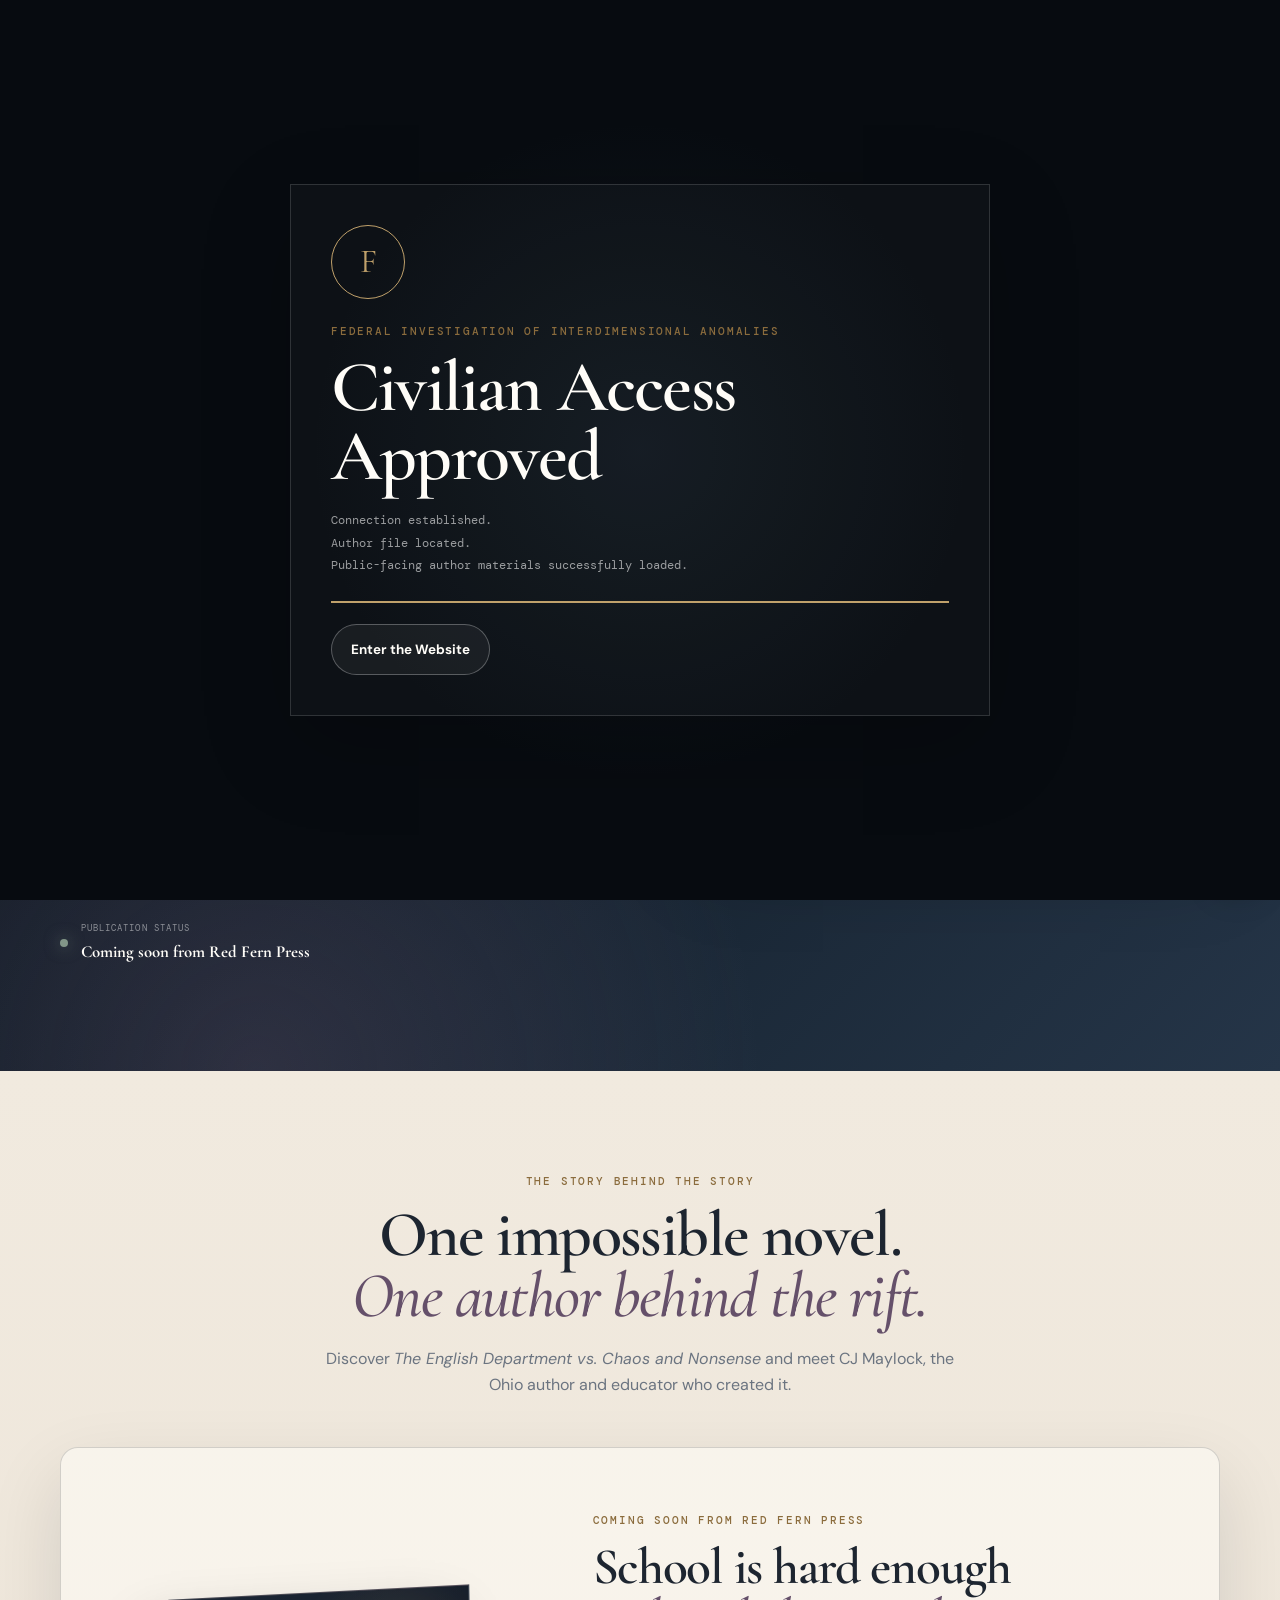
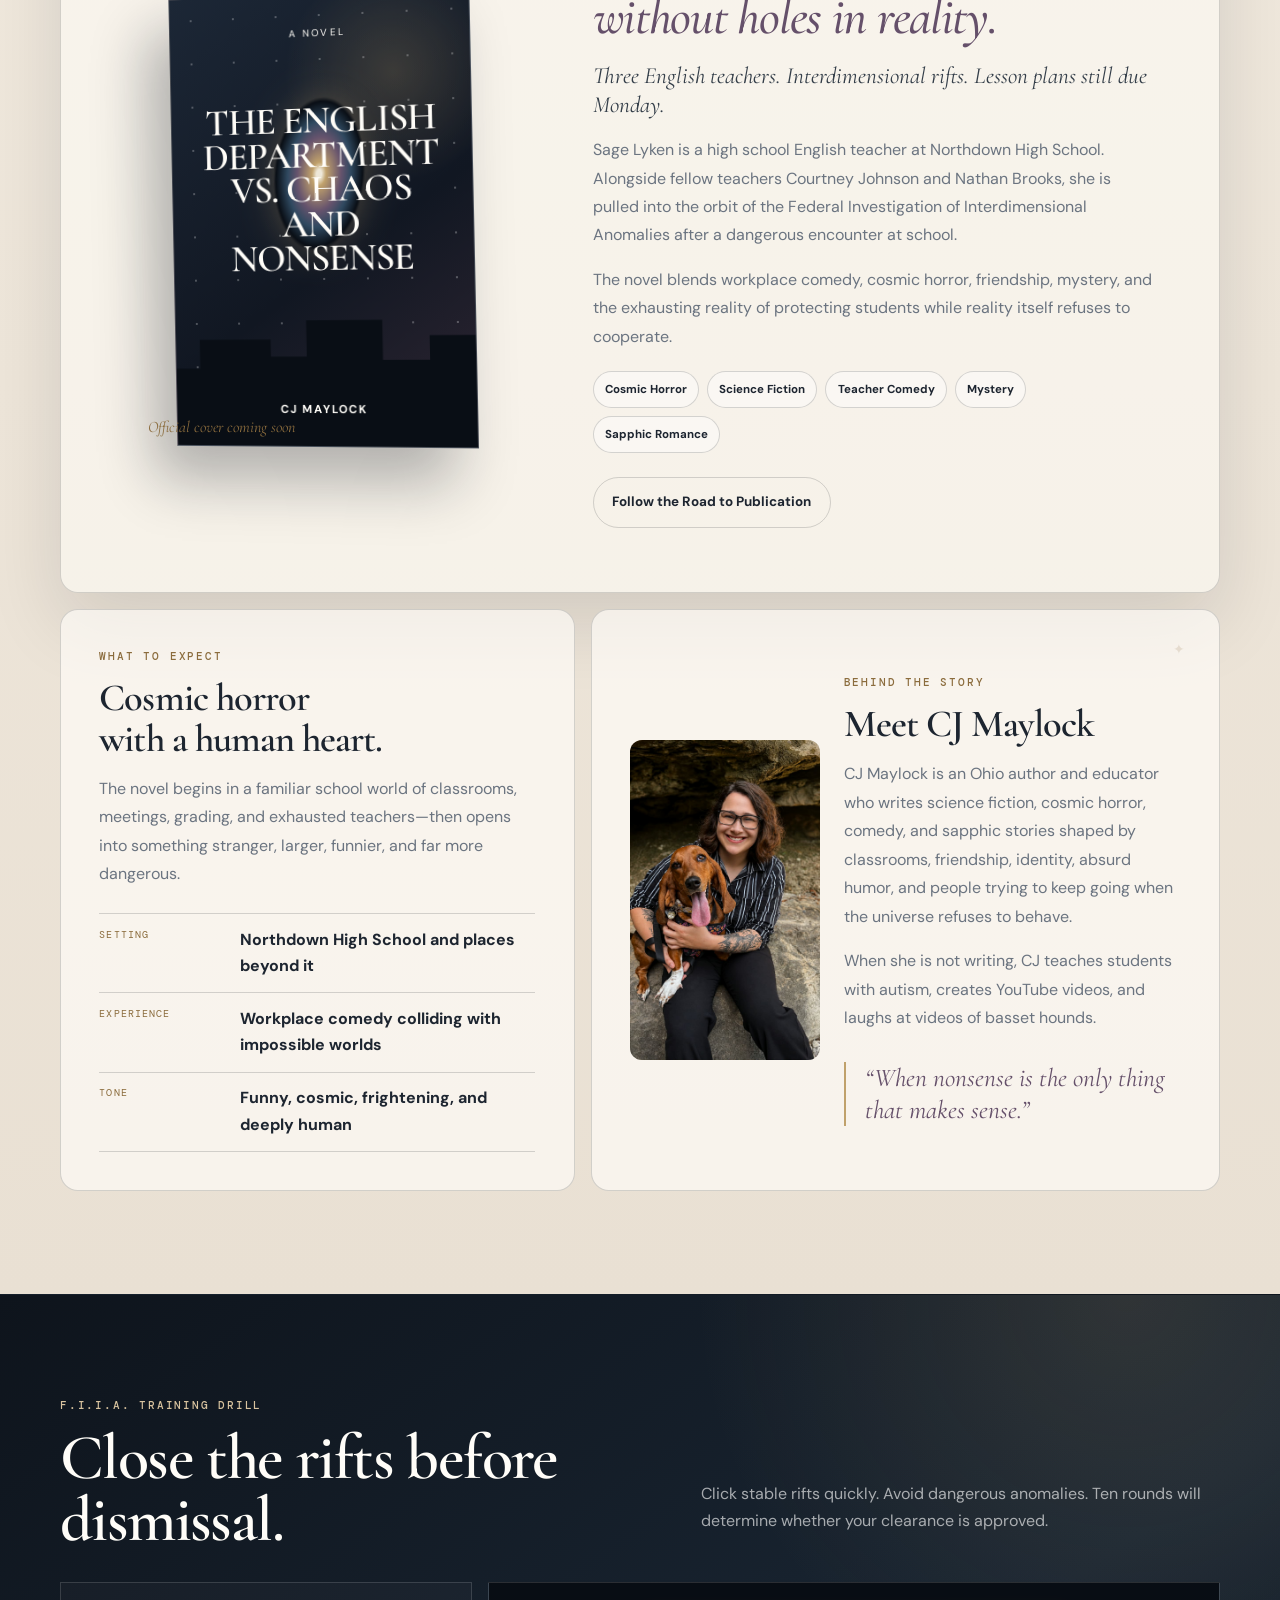
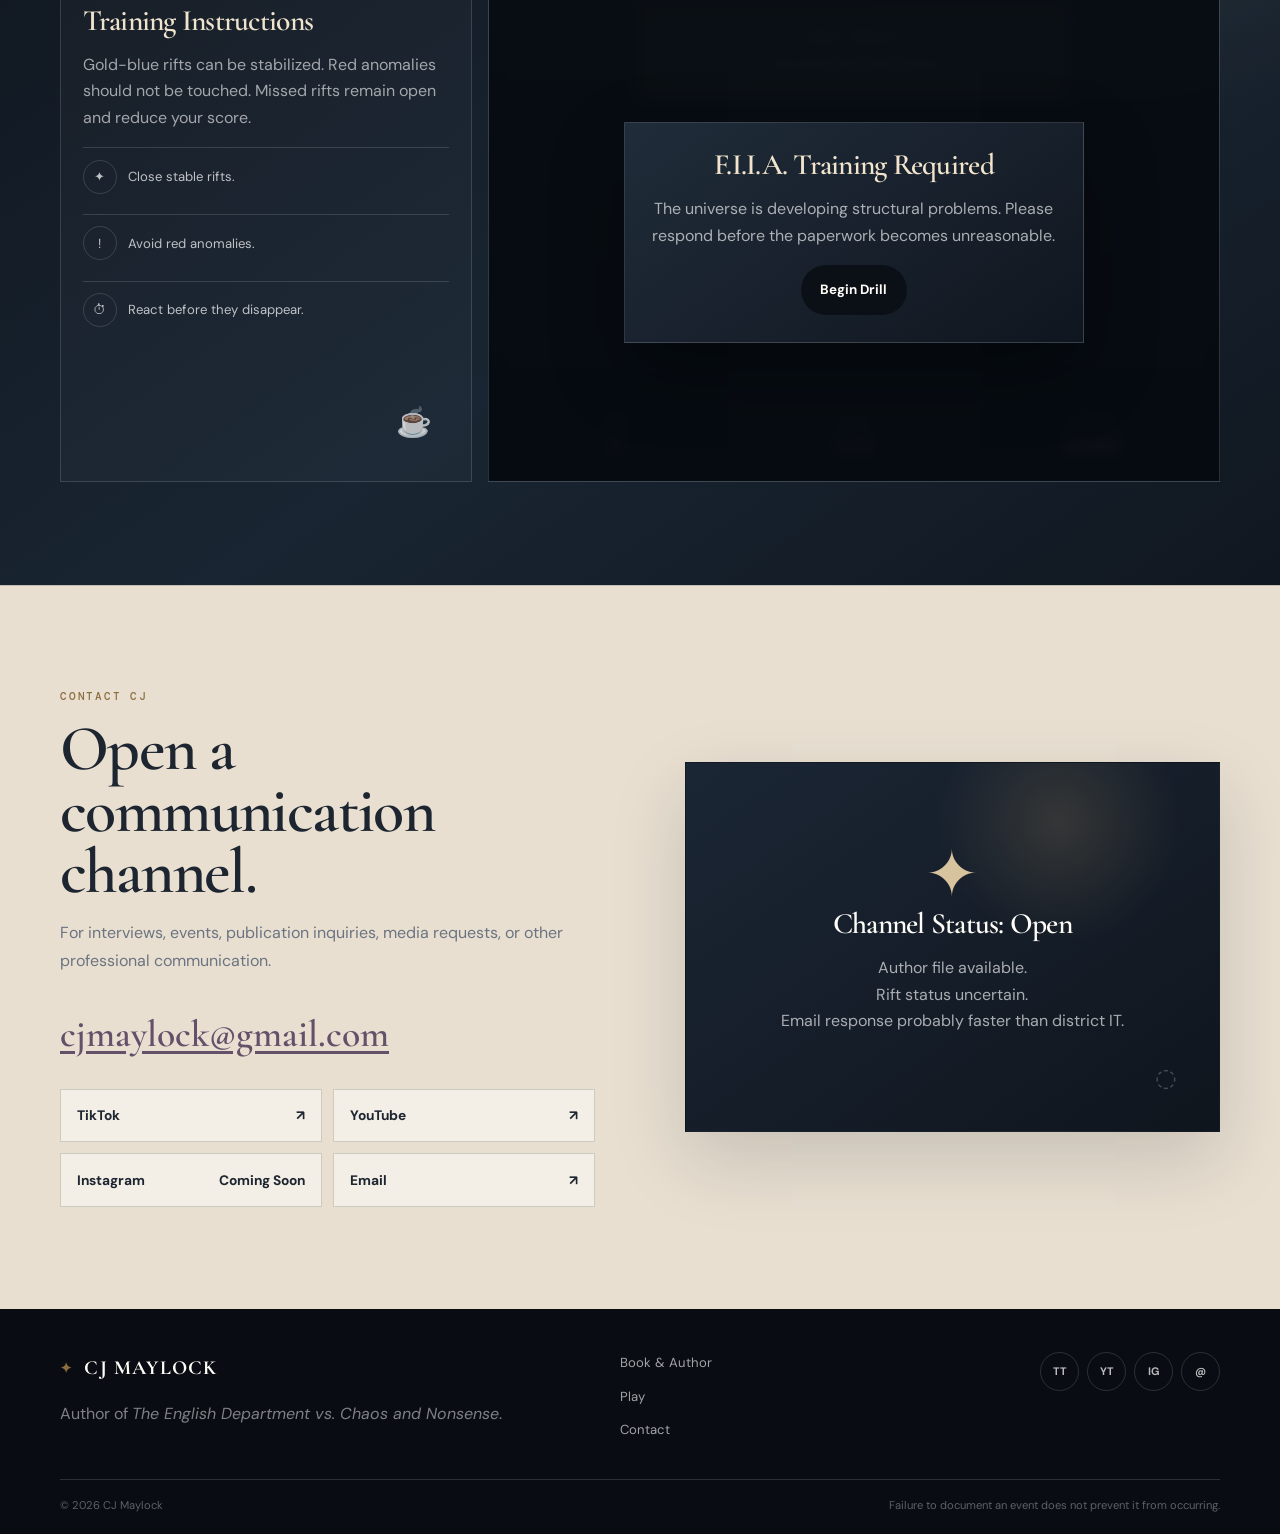
==== commit 1a41217e: "Update index.html" ====
--- a/index.html
+++ b/index.html
@@ -669,6 +669,156 @@
       font-size: 0.9rem;
     }
 
+
+    /* Larger decorative discoveries */
+    .secret-icon {
+      min-width: 48px;
+      min-height: 48px;
+    }
+
+    .secret-owl {
+      top: 36px;
+      right: 36px;
+      width: 54px;
+      height: 54px;
+      font-size: 1.65rem;
+      opacity: 0.7;
+    }
+
+    .secret-coffee {
+      right: 28px;
+      bottom: 30px;
+      width: 58px;
+      height: 58px;
+      font-size: 1.8rem;
+      opacity: 0.8;
+    }
+
+    .secret-rift {
+      right: 24px;
+      bottom: 24px;
+      width: 58px;
+      height: 58px;
+      color: rgba(255, 255, 255, 0.34);
+      font-size: 1.55rem;
+      opacity: 0.68;
+    }
+
+    .character-note {
+      position: absolute;
+      z-index: 14;
+      width: min(190px, 42%);
+      padding: 0.9rem;
+      border: 0;
+      color: #252a32;
+      background: #efe5d4;
+      box-shadow: 0 18px 34px rgba(0, 0, 0, 0.25);
+      font-family: "Cormorant Garamond", serif;
+      font-size: 0.96rem;
+      line-height: 1.25;
+      text-align: left;
+      cursor: pointer;
+      transition:
+        transform 0.2s ease,
+        box-shadow 0.2s ease;
+    }
+
+    .character-note:hover {
+      transform: rotate(0deg) translateY(-4px) !important;
+      box-shadow: 0 24px 42px rgba(0, 0, 0, 0.32);
+    }
+
+    .courtney-note {
+      top: 128px;
+      left: 28px;
+      transform: rotate(-4deg);
+    }
+
+    .sage-note {
+      top: 265px;
+      right: 26px;
+      transform: rotate(4deg);
+      background: #dfe7e2;
+    }
+
+    .light-flicker {
+      animation: site-flicker 0.78s steps(2, end);
+    }
+
+    @keyframes site-flicker {
+      0%, 100% { filter: brightness(1); }
+      12% { filter: brightness(0.2); }
+      22% { filter: brightness(1.18); }
+      33% { filter: brightness(0.35); }
+      48% { filter: brightness(1.08); }
+      62% { filter: brightness(0.58); }
+      78% { filter: brightness(1.14); }
+    }
+
+    .chalkboard.changed {
+      color: #f2e4cc;
+      text-shadow: 0 0 12px rgba(242, 228, 204, 0.35);
+    }
+
+    body.nathan-cursor,
+    body.nathan-cursor * {
+      cursor: crosshair !important;
+    }
+
+    .cursor-message {
+      position: fixed;
+      left: 50%;
+      top: 20px;
+      z-index: 3300;
+      transform: translate(-50%, -140%);
+      opacity: 0;
+      padding: 0.72rem 0.95rem;
+      border: 1px solid var(--line-light);
+      color: var(--white);
+      background: rgba(9, 14, 21, 0.94);
+      font-family: "DM Mono", monospace;
+      font-size: 0.66rem;
+      letter-spacing: 0.08em;
+      transition:
+        transform 0.3s ease,
+        opacity 0.3s ease;
+      backdrop-filter: blur(10px);
+    }
+
+    .cursor-message.visible {
+      transform: translate(-50%, 0);
+      opacity: 1;
+    }
+
+    /* Softer flashlight on pale sections */
+    .book-section .flashlight-softener,
+    .author-section .flashlight-softener,
+    .contact-section .flashlight-softener {
+      display: none;
+    }
+
+    body.light-section .flashlight-layer {
+      opacity: 0.45;
+    }
+
+    @media (max-width: 600px) {
+      .courtney-note,
+      .sage-note {
+        width: 150px;
+        font-size: 0.8rem;
+      }
+
+      .courtney-note {
+        top: 120px;
+        left: 12px;
+      }
+
+      .sage-note {
+        top: 290px;
+        right: 12px;
+      }
+    }
+
     /* Book */
     .book-section {
       background:
@@ -1741,6 +1891,26 @@
           <div class="rift"></div>
 
           <button
+            class="character-note courtney-note"
+            type="button"
+            id="courtney-note"
+          >
+            Can we please have one emergency where somebody explains the procedure first?
+            <br><br>
+            — Courtney
+          </button>
+
+          <button
+            class="character-note sage-note"
+            type="button"
+            id="sage-note"
+          >
+            If this turns into another staff meeting, I’m walking into the rift.
+            <br><br>
+            — Sage
+          </button>
+
+          <button
             class="secret-icon secret-owl"
             type="button"
             data-secret="owl"
@@ -1750,7 +1920,7 @@
           </button>
 
           <div class="classroom">
-            <div class="chalkboard">
+            <div class="chalkboard" id="chalkboard" role="button" tabindex="0" aria-label="Classroom chalkboard">
               Today’s Objective:
               <br>
               Survive until dismissal.
@@ -1950,7 +2120,7 @@
             <button
               class="secret-icon secret-coffee"
               type="button"
-              data-secret="coffee"
+              id="nathan-coffee"
               aria-label="Coffee mug"
             >
               ☕
@@ -2118,7 +2288,7 @@
           <button
             class="secret-icon secret-rift"
             type="button"
-            data-secret="rift"
+            id="contact-rift"
             aria-label="Small rift symbol"
           >
             ◌
@@ -2173,6 +2343,11 @@
     </div>
   </footer>
 
+
+  <div class="cursor-message" id="cursor-message">
+    Nathan says this counts as hydration.
+  </div>
+
   <div class="secret-message" id="secret-message">
     <div class="secret-card">
       <p class="eyebrow">Unauthorized access</p>
@@ -2281,24 +2456,6 @@
         title: "How did you find this?",
         text:
           "This material was not approved for civilian access. The owl has three eyes for a reason."
-      },
-
-      coffee: {
-        title: "The coffee is still warm.",
-        text:
-          "Nobody remembers making it. Nobody is willing to stop drinking it."
-      },
-
-      rift: {
-        title: "The building is closed.",
-        text:
-          "The second bell does not indicate dismissal."
-      },
-
-      book: {
-        title: "This sentence was not in the manuscript.",
-        text:
-          "It appeared after the book was closed. Please do not read it twice."
       }
     };
 
@@ -2309,14 +2466,7 @@
 
     document.querySelectorAll("[data-secret]").forEach((element) => {
       element.addEventListener("click", () => {
-        const key = element.dataset.secret;
-
-        if (key === "rift") {
-          window.location.href = "after-dismissal.html";
-          return;
-        }
-
-        const secret = secretMessages[key];
+        const secret = secretMessages[element.dataset.secret];
         if (!secret) return;
 
         secretTitle.textContent = secret.title;
@@ -2332,6 +2482,110 @@
     secretMessage.addEventListener("click", (event) => {
       if (event.target === secretMessage) {
         secretMessage.classList.remove("open");
+      }
+    });
+
+    /* Courtney changes the chalkboard */
+    const chalkboard = document.getElementById("chalkboard");
+    const courtneyNote = document.getElementById("courtney-note");
+    const originalChalkboard =
+      "Today’s Objective:<br>Survive until dismissal.";
+    let chalkboardTimer;
+    let chalkboardClicks = 0;
+    let chalkboardClickTimer;
+
+    function temporarilyChangeChalkboard(message, duration = 4200) {
+      clearTimeout(chalkboardTimer);
+      chalkboard.innerHTML = message;
+      chalkboard.classList.add("changed");
+
+      chalkboardTimer = setTimeout(() => {
+        chalkboard.innerHTML = originalChalkboard;
+        chalkboard.classList.remove("changed");
+      }, duration);
+    }
+
+    courtneyNote.addEventListener("click", () => {
+      temporarilyChangeChalkboard(
+        "Today’s Procedure:<br>1. Identify the problem.<br>2. Ask why nobody documented it."
+      );
+    });
+
+    /* Sage flickers the entire site */
+    const sageNote = document.getElementById("sage-note");
+
+    sageNote.addEventListener("click", () => {
+      document.documentElement.classList.remove("light-flicker");
+      void document.documentElement.offsetWidth;
+      document.documentElement.classList.add("light-flicker");
+
+      setTimeout(() => {
+        document.documentElement.classList.remove("light-flicker");
+      }, 900);
+
+      temporarilyChangeChalkboard(
+        "Today’s Objective:<br>Do not schedule a meeting about this.",
+        3600
+      );
+    });
+
+    /* Nathan changes the cursor briefly */
+    const nathanCoffee = document.getElementById("nathan-coffee");
+    const cursorMessage = document.getElementById("cursor-message");
+    let cursorTimer;
+
+    nathanCoffee.addEventListener("click", () => {
+      clearTimeout(cursorTimer);
+      document.body.classList.add("nathan-cursor");
+      cursorMessage.classList.add("visible");
+
+      cursorTimer = setTimeout(() => {
+        document.body.classList.remove("nathan-cursor");
+        cursorMessage.classList.remove("visible");
+      }, 5000);
+    });
+
+    /* Contact seal opens the hidden page */
+    const contactRift = document.getElementById("contact-rift");
+
+    contactRift.addEventListener("click", () => {
+      window.location.href = "after-dismissal.html";
+    });
+
+    /* Click the chalkboard three times */
+    function registerChalkboardClick() {
+      chalkboardClicks += 1;
+      clearTimeout(chalkboardClickTimer);
+
+      if (chalkboardClicks >= 3) {
+        chalkboardClicks = 0;
+        document.documentElement.classList.remove("light-flicker");
+        void document.documentElement.offsetWidth;
+        document.documentElement.classList.add("light-flicker");
+
+        temporarilyChangeChalkboard(
+          "Today’s Objective:<br>Pretend this is normal.",
+          5000
+        );
+
+        setTimeout(() => {
+          document.documentElement.classList.remove("light-flicker");
+        }, 900);
+
+        return;
+      }
+
+      chalkboardClickTimer = setTimeout(() => {
+        chalkboardClicks = 0;
+      }, 1200);
+    }
+
+    chalkboard.addEventListener("click", registerChalkboardClick);
+
+    chalkboard.addEventListener("keydown", (event) => {
+      if (event.key === "Enter" || event.key === " ") {
+        event.preventDefault();
+        registerChalkboardClick();
       }
     });
 
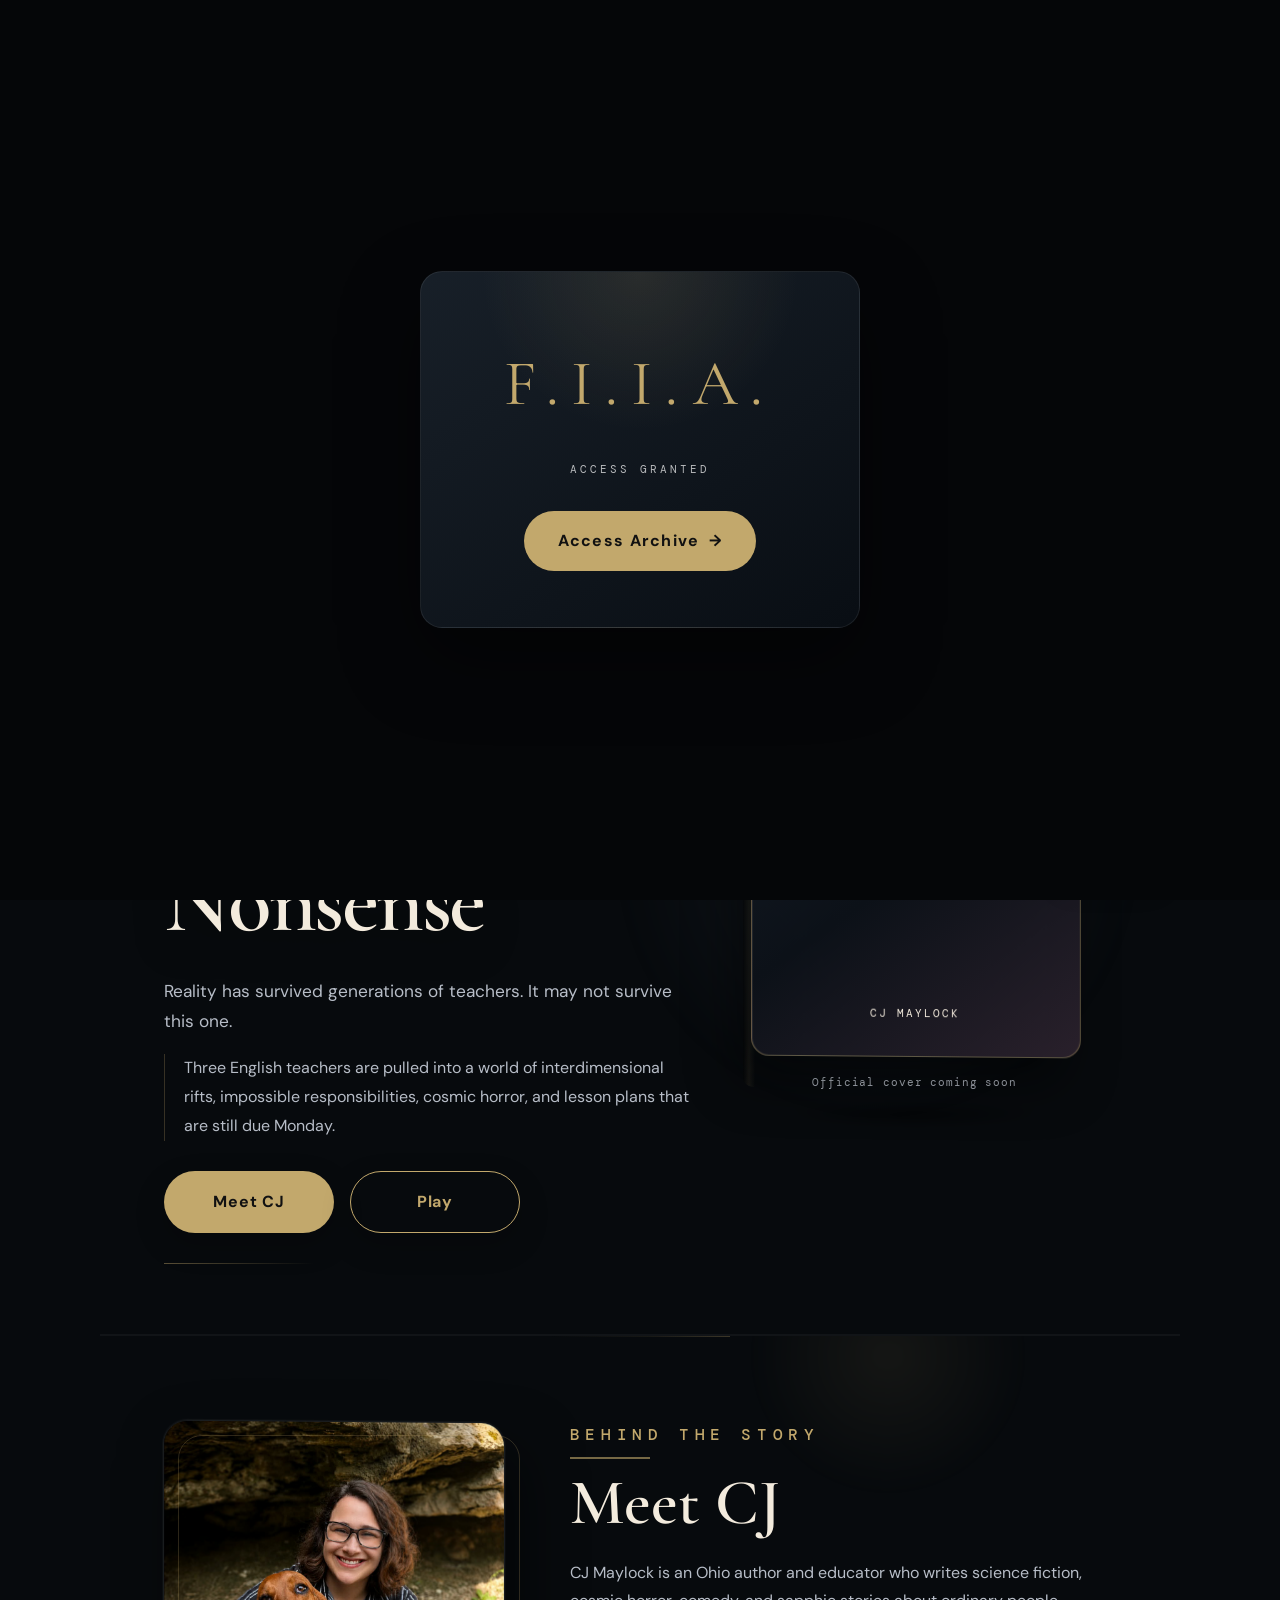
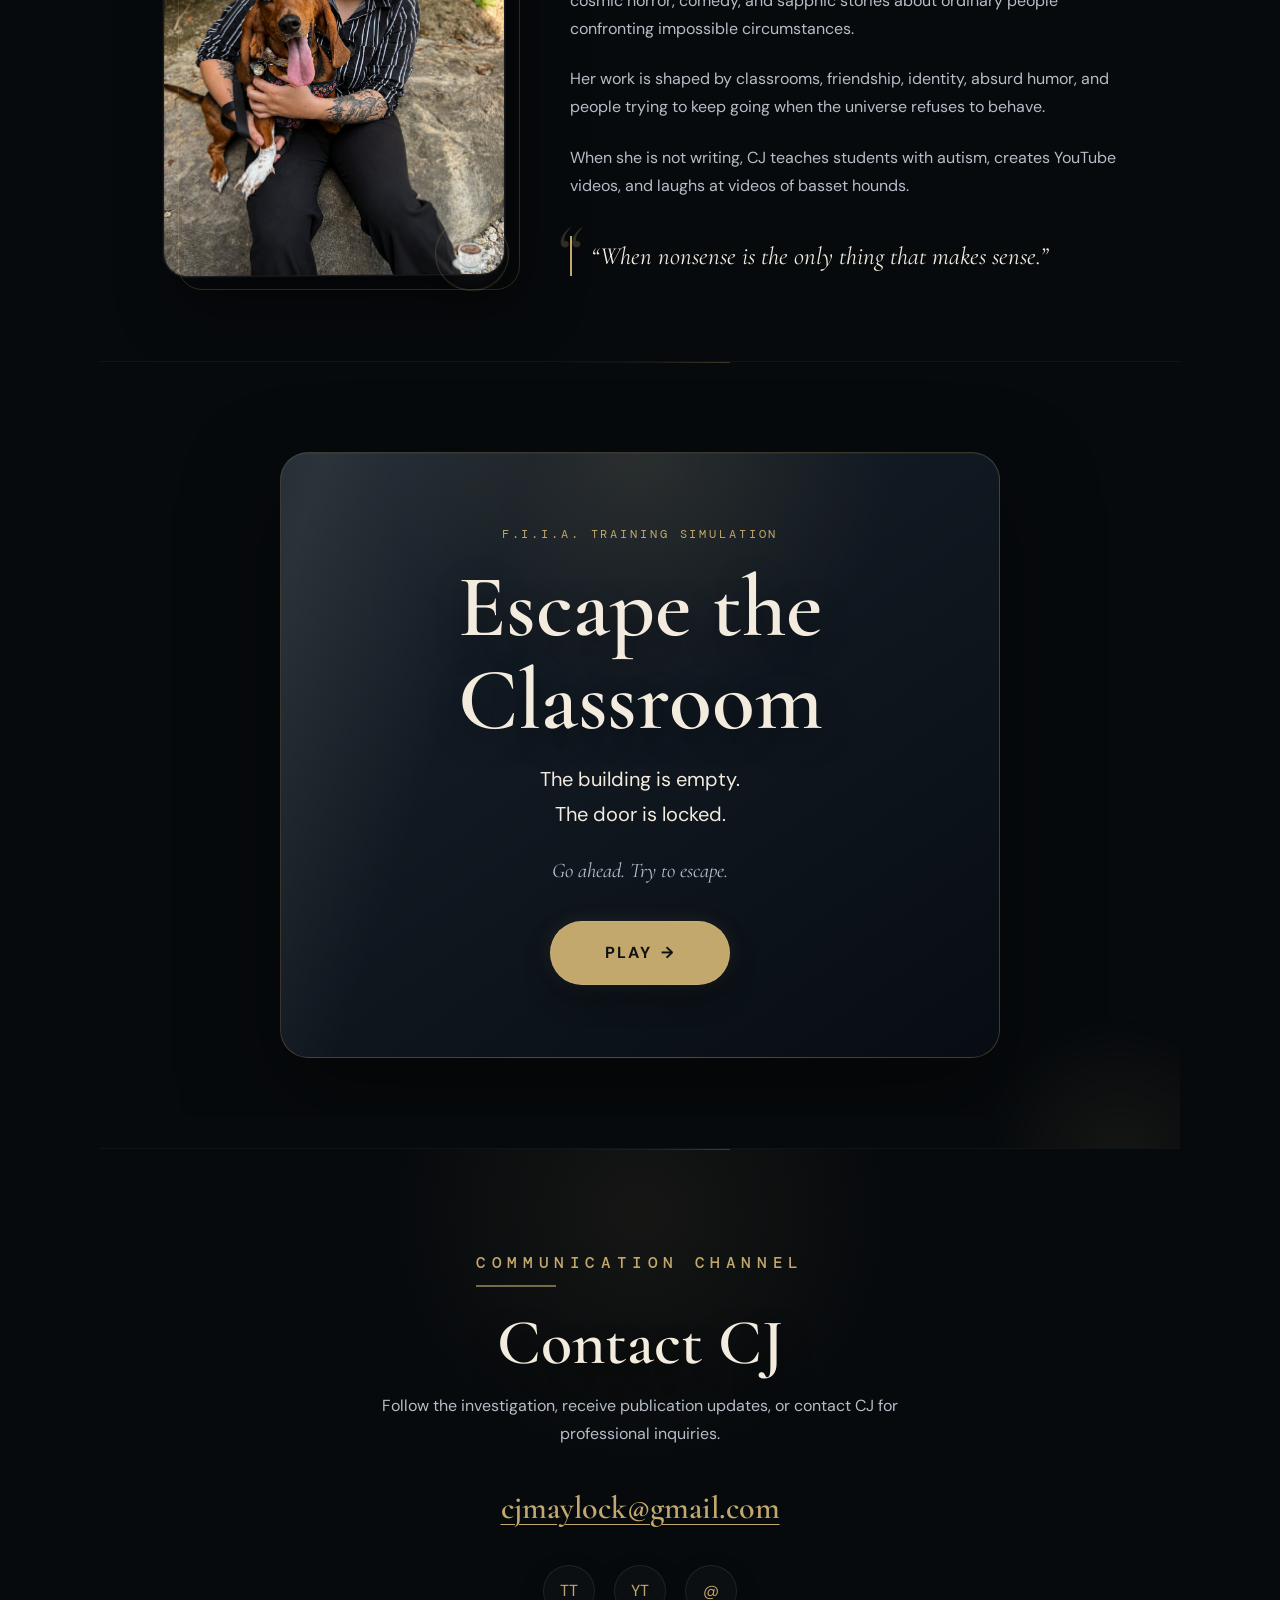
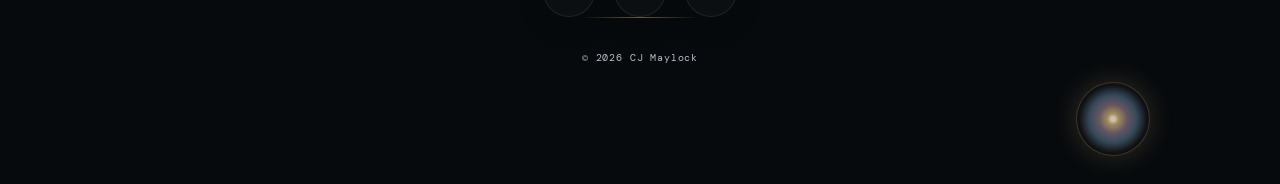
==== commit d12e48c5: "Add files via upload" ====
--- a/index.html
+++ b/index.html
@@ -1,2762 +1,830 @@
 <!DOCTYPE html>
 <html lang="en">
+
 <head>
-  <meta charset="UTF-8">
-  <meta name="viewport" content="width=device-width, initial-scale=1.0">
-
-  <meta
-    name="description"
-    content="Official author website for CJ Maylock, author of The English Department vs. Chaos and Nonsense."
-  >
-
-  <meta name="theme-color" content="#0b1017">
-
-  <title>CJ Maylock | Author</title>
-
-  <link rel="preconnect" href="https://fonts.googleapis.com">
-  <link rel="preconnect" href="https://fonts.gstatic.com" crossorigin>
-
-  <link
-    href="https://fonts.googleapis.com/css2?family=Cormorant+Garamond:ital,wght@0,500;0,600;0,700;1,500;1,600&family=DM+Mono:wght@300;400;500&family=DM+Sans:wght@400;500;600;700&display=swap"
-    rel="stylesheet"
-  >
-
-  <style>
-    :root {
-      --ink: #0b1017;
-      --ink-soft: #151f2b;
-      --paper: #f1eadf;
-      --paper-deep: #e5dbcc;
-      --white: #fffdf8;
-      --text: #1d2530;
-      --muted: #6b7480;
-      --line: rgba(11, 16, 23, 0.16);
-      --line-light: rgba(255, 255, 255, 0.14);
-      --gold: #c0a16b;
-      --gold-dark: #8b6c3d;
-      --plum: #65506a;
-      --green: #829688;
-      --shadow: 0 30px 85px rgba(0, 0, 0, 0.2);
-      --radius: 18px;
-      --max-width: 1160px;
-      --header-height: 74px;
-    }
-
-    * {
-      box-sizing: border-box;
-    }
-
-    html {
-      scroll-behavior: smooth;
-    }
-
-    body {
-      margin: 0;
-      overflow-x: hidden;
-      color: var(--text);
-      background: var(--paper);
-      font-family: "DM Sans", sans-serif;
-      line-height: 1.65;
-    }
-
-    body.booting,
-    body.menu-open {
-      overflow: hidden;
-    }
-
-    a {
-      color: inherit;
-    }
-
-    button,
-    input {
-      font: inherit;
-    }
-
-    img {
-      max-width: 100%;
-    }
-
-    ::selection {
-      color: var(--white);
-      background: var(--plum);
-    }
-
-    .shell {
-      width: min(calc(100% - 2.2rem), var(--max-width));
-      margin-inline: auto;
-    }
-
-    .section {
-      position: relative;
-      padding: clamp(5.2rem, 8vw, 8.5rem) 0;
-    }
-
-    .section + .section {
-      border-top: 1px solid var(--line);
-    }
-
-    .eyebrow {
-      margin: 0 0 0.8rem;
-      color: var(--gold-dark);
-      font-family: "DM Mono", monospace;
-      font-size: 0.66rem;
-      font-weight: 500;
-      letter-spacing: 0.17em;
-      text-transform: uppercase;
-    }
-
-    h1,
-    h2,
-    h3 {
-      margin: 0;
-      font-family: "Cormorant Garamond", serif;
-      letter-spacing: -0.025em;
-    }
-
-    h1 {
-      font-size: clamp(4rem, 8vw, 7.4rem);
-      line-height: 0.9;
-      font-weight: 600;
-    }
-
-    h2 {
-      font-size: clamp(2.9rem, 5vw, 5rem);
-      line-height: 0.96;
-      font-weight: 600;
-    }
-
-    h3 {
-      font-size: 1.85rem;
-      line-height: 1.05;
-      font-weight: 600;
-    }
-
-    .body-copy {
-      color: var(--muted);
-      line-height: 1.78;
-    }
-
-    .button {
-      min-height: 49px;
-      display: inline-flex;
-      align-items: center;
-      justify-content: center;
-      gap: 0.45rem;
-      padding: 0.82rem 1.18rem;
-      border: 1px solid transparent;
-      border-radius: 999px;
-      font-size: 0.84rem;
-      font-weight: 700;
-      text-decoration: none;
-      cursor: pointer;
-      transition:
-        transform 0.2s ease,
-        background 0.2s ease,
-        border-color 0.2s ease,
-        color 0.2s ease;
-    }
-
-    .button:hover {
-      transform: translateY(-2px);
-    }
-
-    .button-primary {
-      color: var(--white);
-      background: var(--ink);
-    }
-
-    .button-primary:hover {
-      background: var(--plum);
-    }
-
-    .button-secondary {
-      border-color: rgba(255, 255, 255, 0.28);
-      color: var(--white);
-      background: rgba(255, 255, 255, 0.05);
-    }
-
-    .button-secondary:hover {
-      border-color: var(--gold);
-      color: #ecdcb9;
-    }
-
-    .button-paper {
-      border-color: var(--line);
-      color: var(--text);
-      background: transparent;
-    }
-
-    .button-paper:hover {
-      border-color: var(--gold-dark);
-      color: var(--gold-dark);
-    }
-
-    /* Entry screen */
-    .boot-screen {
-      position: fixed;
-      inset: 0;
-      z-index: 5000;
-      display: grid;
-      place-items: center;
-      padding: 1.2rem;
-      color: var(--white);
-      background:
-        radial-gradient(circle at center, rgba(70, 100, 125, 0.14), transparent 42%),
-        #070b10;
-      transition: opacity 0.5s ease, visibility 0.5s ease;
-    }
-
-    .boot-screen.hidden {
-      opacity: 0;
-      visibility: hidden;
-      pointer-events: none;
-    }
-
-    .boot-card {
-      width: min(100%, 700px);
-      padding: clamp(1.5rem, 4vw, 2.5rem);
-      border: 1px solid var(--line-light);
-      background: rgba(255, 255, 255, 0.025);
-      box-shadow: var(--shadow);
-    }
-
-    .boot-seal {
-      width: 74px;
-      height: 74px;
-      display: grid;
-      place-items: center;
-      margin-bottom: 1.5rem;
-      border: 1px solid var(--gold);
-      border-radius: 50%;
-      color: var(--gold);
-      font-family: "Cormorant Garamond", serif;
-      font-size: 2.1rem;
-    }
-
-    .boot-card h1 {
-      font-size: clamp(2.5rem, 6vw, 4.5rem);
-      line-height: 0.95;
-    }
-
-    .boot-copy {
-      margin: 1.2rem 0 0;
-      color: rgba(255, 255, 255, 0.58);
-      font-family: "DM Mono", monospace;
-      font-size: 0.78rem;
-      line-height: 1.8;
-    }
-
-    .boot-progress {
-      height: 2px;
-      margin-top: 1.5rem;
-      overflow: hidden;
-      background: rgba(255, 255, 255, 0.12);
-    }
-
-    .boot-progress span {
-      width: 0;
-      height: 100%;
-      display: block;
-      background: var(--gold);
-      animation: boot-load 2s ease forwards;
-    }
-
-    @keyframes boot-load {
-      to { width: 100%; }
-    }
-
-    .boot-actions {
-      display: none;
-      margin-top: 1.35rem;
-    }
-
-    .boot-actions.visible {
-      display: flex;
-    }
-
-    /* Flashlight */
-    .scanlines {
-      position: fixed;
-      inset: 0;
-      z-index: 4000;
-      opacity: 0.017;
-      pointer-events: none;
-      background:
-        repeating-linear-gradient(
-          180deg,
-          rgba(255, 255, 255, 0.22) 0 1px,
-          transparent 1px 4px
-        );
-    }
-
-    .flashlight-layer {
-      position: fixed;
-      inset: 0;
-      z-index: 3990;
-      pointer-events: none;
-      opacity: 0;
-      background:
-        radial-gradient(
-          circle 205px at var(--flashlight-x, 50%) var(--flashlight-y, 50%),
-          rgba(255, 247, 226, 0.14) 0%,
-          rgba(255, 235, 194, 0.06) 28%,
-          rgba(0, 0, 0, 0.18) 64%,
-          rgba(0, 0, 0, 0.42) 100%
-        );
-      transition: opacity 0.2s ease;
-      mix-blend-mode: screen;
-    }
-
-    body.flashlight-active .flashlight-layer {
-      opacity: 1;
-    }
-
-    .flashlight-toggle {
-      position: fixed;
-      right: 18px;
-      bottom: 18px;
-      z-index: 1300;
-      width: 48px;
-      height: 48px;
-      display: grid;
-      place-items: center;
-      border: 1px solid rgba(255, 255, 255, 0.18);
-      border-radius: 50%;
-      color: #f1dfba;
-      background: rgba(10, 15, 22, 0.84);
-      box-shadow: 0 12px 30px rgba(0, 0, 0, 0.28);
-      cursor: pointer;
-      backdrop-filter: blur(10px);
-    }
-
-    .flashlight-toggle[aria-pressed="true"] {
-      color: var(--ink);
-      background: #e6d1a7;
-    }
-
-    /* Header */
-    .site-header {
-      position: fixed;
-      inset: 0 0 auto;
-      z-index: 1000;
-      transition: background 0.2s ease, box-shadow 0.2s ease;
-    }
-
-    .site-header.scrolled {
-      background: rgba(241, 234, 223, 0.94);
-      box-shadow: 0 1px 0 var(--line);
-      backdrop-filter: blur(14px);
-    }
-
-    .navigation {
-      min-height: var(--header-height);
-      display: flex;
-      align-items: center;
-      justify-content: space-between;
-      gap: 1.5rem;
-    }
-
-    .logo {
-      display: inline-flex;
-      align-items: center;
-      gap: 0.7rem;
-      color: var(--ink);
-      font-family: "Cormorant Garamond", serif;
-      font-size: 1.25rem;
-      font-weight: 700;
-      letter-spacing: 0.06em;
-      text-decoration: none;
-    }
-
-    .logo-mark {
-      color: var(--gold-dark);
-      font-size: 0.9rem;
-    }
-
-    .navigation-links {
-      display: flex;
-      align-items: center;
-      gap: 1.35rem;
-    }
-
-    .navigation-links a {
-      color: #303945;
-      font-size: 0.79rem;
-      font-weight: 700;
-      text-decoration: none;
-    }
-
-    .navigation-links a:hover {
-      color: var(--gold-dark);
-    }
-
-    .navigation-contact {
-      padding: 0.55rem 0.9rem;
-      border: 1px solid var(--line);
-      border-radius: 999px;
-    }
-
-    .menu-toggle {
-      width: 44px;
-      height: 44px;
-      display: none;
-      border: 1px solid var(--line);
-      border-radius: 50%;
-      background: transparent;
-      cursor: pointer;
-    }
-
-    .menu-toggle span {
-      width: 18px;
-      height: 1px;
-      display: block;
-      margin: 5px auto;
-      background: var(--ink);
-    }
-
-    /* Hero */
-    .hero {
-      position: relative;
-      overflow: hidden;
-      padding: calc(var(--header-height) + 5.4rem) 0 6.6rem;
-      color: var(--white);
-      background:
-        radial-gradient(circle at 82% 14%, rgba(192, 161, 107, 0.18), transparent 25%),
-        radial-gradient(circle at 20% 100%, rgba(101, 80, 106, 0.3), transparent 34%),
-        linear-gradient(135deg, #0b1017 0%, #14202c 50%, #253548 100%);
-    }
-
-    .hero::before {
-      content: "";
-      position: absolute;
-      inset: 0;
-      opacity: 0.21;
-      background-image:
-        radial-gradient(circle, rgba(255, 255, 255, 0.8) 0 1px, transparent 1.25px);
-      background-size: 56px 56px;
-      mask-image: linear-gradient(to bottom, black, transparent 84%);
-    }
-
-    .hero-grid {
-      position: relative;
-      z-index: 2;
-      display: grid;
-      grid-template-columns: 1.03fr 0.97fr;
-      align-items: center;
-      gap: clamp(3rem, 7vw, 7rem);
-    }
-
-    .classification {
-      display: inline-flex;
-      margin-bottom: 1rem;
-      padding: 0.44rem 0.65rem;
-      border: 1px solid rgba(255, 255, 255, 0.16);
-      color: #ddc69f;
-      background: rgba(255, 255, 255, 0.04);
-      font-family: "DM Mono", monospace;
-      font-size: 0.62rem;
-      letter-spacing: 0.1em;
-      text-transform: uppercase;
-    }
-
-    .hero h1 span {
-      display: block;
-      color: #d8c39e;
-      font-style: italic;
-      font-weight: 500;
-    }
-
-    .hero-hook {
-      max-width: 670px;
-      margin: 1.45rem 0 0;
-      color: #f1e6d5;
-      font-family: "Cormorant Garamond", serif;
-      font-size: clamp(1.65rem, 2.5vw, 2.4rem);
-      font-style: italic;
-      line-height: 1.15;
-    }
-
-    .hero-copy {
-      max-width: 670px;
-      margin: 1rem 0 0;
-      color: rgba(255, 255, 255, 0.68);
-      font-size: 1.02rem;
-      line-height: 1.76;
-    }
-
-    .hero-actions {
-      display: flex;
-      flex-wrap: wrap;
-      gap: 0.75rem;
-      margin-top: 1.9rem;
-    }
-
-    .status-row {
-      display: flex;
-      align-items: center;
-      gap: 0.8rem;
-      margin-top: 2.1rem;
-    }
-
-    .status-light {
-      width: 8px;
-      height: 8px;
-      border-radius: 50%;
-      background: var(--green);
-      box-shadow: 0 0 16px rgba(130, 150, 136, 0.7);
-    }
-
-    .status-row small,
-    .status-row strong {
-      display: block;
-    }
-
-    .status-row small {
-      color: rgba(255, 255, 255, 0.48);
-      font-family: "DM Mono", monospace;
-      font-size: 0.56rem;
-      letter-spacing: 0.12em;
-      text-transform: uppercase;
-    }
-
-    .status-row strong {
-      margin-top: 0.13rem;
-      color: var(--white);
-      font-family: "Cormorant Garamond", serif;
-      font-size: 1.05rem;
-    }
-
-    .hero-visual {
-      position: relative;
-      min-height: 525px;
-      overflow: hidden;
-      border: 1px solid var(--line-light);
-      background:
-        linear-gradient(rgba(9, 14, 20, 0.72), rgba(9, 14, 20, 0.94)),
-        radial-gradient(circle at 50% 24%, rgba(192, 161, 107, 0.17), transparent 34%);
-      box-shadow: 0 36px 80px rgba(0, 0, 0, 0.28);
-    }
-
-    .hero-visual::before {
-      content: "";
-      position: absolute;
-      inset: 22px;
-      border: 1px solid rgba(255, 255, 255, 0.08);
-    }
-
-    .rift {
-      position: absolute;
-      width: 150px;
-      height: 255px;
-      top: 62px;
-      left: 50%;
-      transform: translateX(-50%) rotate(7deg);
-      border-radius: 50%;
-      background:
-        radial-gradient(
-          ellipse,
-          #f4efe4 0 4%,
-          #c0a16b 10%,
-          #725f78 30%,
-          #36536d 48%,
-          #090e15 68%,
-          transparent 70%
-        );
-      filter: drop-shadow(0 0 25px rgba(192, 161, 107, 0.42));
-      animation: rift-pulse 5s ease-in-out infinite;
-    }
-
-    .rift::after {
-      content: "";
-      position: absolute;
-      inset: 16% 33%;
-      border-radius: 50%;
-      background: #070b10;
-    }
-
-    @keyframes rift-pulse {
-      50% {
-        transform: translateX(-50%) rotate(3deg) scale(1.025);
-      }
-    }
-
-    .classroom {
-      position: absolute;
-      left: 30px;
-      right: 30px;
-      bottom: 30px;
-      height: 165px;
-      border: 1px solid rgba(255, 255, 255, 0.1);
-      background:
-        linear-gradient(rgba(47, 66, 84, 0.58), rgba(8, 13, 20, 0.96));
-    }
-
-    .chalkboard {
-      width: 58%;
-      margin: 18px auto 0;
-      padding: 0.72rem;
-      border: 5px solid #6a543c;
-      color: rgba(255, 255, 255, 0.74);
-      background: #243c38;
-      font-family: "Cormorant Garamond", serif;
-      font-style: italic;
-      text-align: center;
-    }
-
-    .desk-row {
-      position: absolute;
-      left: 13%;
-      right: 13%;
-      bottom: 29px;
-      display: flex;
-      justify-content: space-between;
-    }
-
-    .desk {
-      width: 52px;
-      height: 18px;
-      background: #0f1721;
-      box-shadow: 0 21px 0 -7px #0f1721;
-    }
-
-    /* Hidden icons */
-    .secret-icon {
-      position: absolute;
-      z-index: 12;
-      display: grid;
-      place-items: center;
-      border: 0;
-      color: inherit;
-      background: transparent;
-      cursor: pointer;
-      opacity: 0.58;
-      transition:
-        opacity 0.2s ease,
-        transform 0.2s ease,
-        filter 0.2s ease;
-    }
-
-    .secret-icon:hover {
-      opacity: 1;
-      transform: translateY(-2px) scale(1.05);
-      filter: drop-shadow(0 0 12px rgba(192, 161, 107, 0.4));
-    }
-
-    .secret-owl {
-      top: 28px;
-      right: 28px;
-      width: 30px;
-      height: 30px;
-      color: #d8c39e;
-      font-size: 1.1rem;
-    }
-
-    .secret-coffee {
-      right: 42px;
-      bottom: 58px;
-      width: 42px;
-      height: 42px;
-      font-size: 1.35rem;
-    }
-
-    .secret-rift {
-      right: 16px;
-      bottom: 16px;
-      width: 28px;
-      height: 28px;
-      color: rgba(255, 255, 255, 0.15);
-      font-size: 0.9rem;
-    }
-
-
-    /* Larger decorative discoveries */
-    .secret-icon {
-      min-width: 48px;
-      min-height: 48px;
-    }
-
-    .secret-owl {
-      top: 36px;
-      right: 36px;
-      width: 54px;
-      height: 54px;
-      font-size: 1.65rem;
-      opacity: 0.7;
-    }
-
-    .secret-coffee {
-      right: 28px;
-      bottom: 30px;
-      width: 58px;
-      height: 58px;
-      font-size: 1.8rem;
-      opacity: 0.8;
-    }
-
-    .secret-rift {
-      right: 24px;
-      bottom: 24px;
-      width: 58px;
-      height: 58px;
-      color: rgba(255, 255, 255, 0.34);
-      font-size: 1.55rem;
-      opacity: 0.68;
-    }
-
-    .character-note {
-      position: absolute;
-      z-index: 14;
-      width: min(190px, 42%);
-      padding: 0.9rem;
-      border: 0;
-      color: #252a32;
-      background: #efe5d4;
-      box-shadow: 0 18px 34px rgba(0, 0, 0, 0.25);
-      font-family: "Cormorant Garamond", serif;
-      font-size: 0.96rem;
-      line-height: 1.25;
-      text-align: left;
-      cursor: pointer;
-      transition:
-        transform 0.2s ease,
-        box-shadow 0.2s ease;
-    }
-
-    .character-note:hover {
-      transform: rotate(0deg) translateY(-4px) !important;
-      box-shadow: 0 24px 42px rgba(0, 0, 0, 0.32);
-    }
-
-    .courtney-note {
-      top: 128px;
-      left: 28px;
-      transform: rotate(-4deg);
-    }
-
-    .sage-note {
-      top: 265px;
-      right: 26px;
-      transform: rotate(4deg);
-      background: #dfe7e2;
-    }
-
-    .light-flicker {
-      animation: site-flicker 0.78s steps(2, end);
-    }
-
-    @keyframes site-flicker {
-      0%, 100% { filter: brightness(1); }
-      12% { filter: brightness(0.2); }
-      22% { filter: brightness(1.18); }
-      33% { filter: brightness(0.35); }
-      48% { filter: brightness(1.08); }
-      62% { filter: brightness(0.58); }
-      78% { filter: brightness(1.14); }
-    }
-
-    .chalkboard.changed {
-      color: #f2e4cc;
-      text-shadow: 0 0 12px rgba(242, 228, 204, 0.35);
-    }
-
-    body.nathan-cursor,
-    body.nathan-cursor * {
-      cursor: crosshair !important;
-    }
-
-    .cursor-message {
-      position: fixed;
-      left: 50%;
-      top: 20px;
-      z-index: 3300;
-      transform: translate(-50%, -140%);
-      opacity: 0;
-      padding: 0.72rem 0.95rem;
-      border: 1px solid var(--line-light);
-      color: var(--white);
-      background: rgba(9, 14, 21, 0.94);
-      font-family: "DM Mono", monospace;
-      font-size: 0.66rem;
-      letter-spacing: 0.08em;
-      transition:
-        transform 0.3s ease,
-        opacity 0.3s ease;
-      backdrop-filter: blur(10px);
-    }
-
-    .cursor-message.visible {
-      transform: translate(-50%, 0);
-      opacity: 1;
-    }
-
-    /* Softer flashlight on pale sections */
-    .book-section .flashlight-softener,
-    .author-section .flashlight-softener,
-    .contact-section .flashlight-softener {
-      display: none;
-    }
-
-    body.light-section .flashlight-layer {
-      opacity: 0.45;
-    }
-
-    @media (max-width: 600px) {
-      .courtney-note,
-      .sage-note {
-        width: 150px;
-        font-size: 0.8rem;
-      }
-
-      .courtney-note {
-        top: 120px;
-        left: 12px;
-      }
-
-      .sage-note {
-        top: 290px;
-        right: 12px;
-      }
-    }
-
-    /* Book */
-    .book-section {
-      background:
-        linear-gradient(180deg, var(--paper) 0%, #e9e0d3 100%);
-    }
-
-    .book-layout {
-      display: grid;
-      grid-template-columns: 0.88fr 1.12fr;
-      align-items: center;
-      gap: clamp(3rem, 7vw, 7rem);
-    }
-
-    .book-stage {
-      position: relative;
-      min-height: 530px;
-      display: grid;
-      place-items: center;
-      perspective: 1200px;
-    }
-
-    .book-object {
-      position: relative;
-      width: min(78%, 305px);
-      aspect-ratio: 0.67;
-      transform: rotateY(-9deg) rotateZ(-1.2deg);
-      transition: transform 0.35s ease;
-    }
-
-    .book-stage:hover .book-object {
-      transform: rotateY(-2deg) translateY(-7px);
-    }
-
-    .book-cover {
-      position: absolute;
-      inset: 0;
-      overflow: hidden;
-      border: 1px solid rgba(255, 255, 255, 0.2);
-      background:
-        radial-gradient(circle at 75% 18%, rgba(192, 161, 107, 0.22), transparent 25%),
-        linear-gradient(145deg, #1c2736, #111722 58%, #2f2633);
-      box-shadow: -24px 34px 55px rgba(17, 23, 34, 0.3);
-    }
-
-    .book-cover::before {
-      content: "";
-      position: absolute;
-      inset: 0;
-      opacity: 0.26;
-      background-image:
-        radial-gradient(circle, white 0 1px, transparent 1.4px);
-      background-size: 44px 44px;
-    }
-
-    .cover-rift {
-      position: absolute;
-      width: 92px;
-      height: 154px;
-      top: 23%;
-      left: 50%;
-      transform: translateX(-50%) rotate(6deg);
-      border-radius: 50%;
-      background:
-        radial-gradient(
-          ellipse,
-          #eee8d8 0 4%,
-          #c0a16b 11%,
-          #66536d 34%,
-          #2f4960 49%,
-          #090e15 67%,
-          transparent 71%
-        );
-      filter: drop-shadow(0 0 18px rgba(192, 161, 107, 0.35));
-    }
-
-    .cover-school {
-      position: absolute;
-      left: -5%;
-      right: -5%;
-      bottom: 0;
-      height: 38%;
-      background: #090e15;
-      clip-path:
-        polygon(
-          0 100%,0 55%,12% 55%,12% 38%,34% 38%,
-          34% 48%,45% 48%,45% 27%,68% 27%,68% 50%,
-          82% 50%,82% 36%,100% 36%,100% 100%
-        );
-    }
-
-    .cover-copy {
-      position: absolute;
-      inset: 7% 7% 6%;
-      z-index: 2;
-      display: flex;
-      flex-direction: column;
-      align-items: center;
-      color: var(--white);
-      text-align: center;
-    }
-
-    .cover-copy small {
-      font-size: 0.62rem;
-      letter-spacing: 0.22em;
-    }
-
-    .cover-copy h3 {
-      margin: auto 0;
-      font-size: clamp(1.72rem, 3vw, 2.6rem);
-      line-height: 0.9;
-      text-transform: uppercase;
-    }
-
-    .cover-copy p {
-      margin: auto 0 0;
-      font-size: 0.72rem;
-      font-weight: 700;
-      letter-spacing: 0.16em;
-    }
-
-    .cover-note {
-      position: absolute;
-      left: 6%;
-      bottom: 3%;
-      color: var(--gold-dark);
-      font-family: "Cormorant Garamond", serif;
-      font-style: italic;
-    }
-
-    .book-copy h2 em {
-      color: var(--plum);
-      font-style: italic;
-      font-weight: 500;
-    }
-
-    .book-hook {
-      margin: 1.25rem 0 1rem;
-      color: #343e49;
-      font-family: "Cormorant Garamond", serif;
-      font-size: 1.48rem;
-      font-style: italic;
-      line-height: 1.25;
-    }
-
-    .genre-list {
-      display: flex;
-      flex-wrap: wrap;
-      gap: 0.5rem;
-      margin-top: 1.25rem;
-    }
-
-    .genre-list span {
-      padding: 0.5rem 0.7rem;
-      border: 1px solid var(--line);
-      border-radius: 999px;
-      background: rgba(255, 255, 255, 0.42);
-      font-size: 0.72rem;
-      font-weight: 700;
-    }
-
-    .book-meta {
-      margin-top: 1.5rem;
-      border-top: 1px solid var(--line);
-    }
-
-    .book-meta div {
-      display: grid;
-      grid-template-columns: 125px 1fr;
-      gap: 1rem;
-      padding: 0.8rem 0;
-      border-bottom: 1px solid var(--line);
-    }
-
-    .book-meta span {
-      color: var(--gold-dark);
-      font-family: "DM Mono", monospace;
-      font-size: 0.62rem;
-      letter-spacing: 0.11em;
-    }
-
-    .book-actions {
-      margin-top: 1.55rem;
-    }
-
-
-    /* Book and author exhibit */
-    .story-section {
-      background:
-        linear-gradient(180deg, var(--paper) 0%, #e9e0d3 100%);
-    }
-
-    .story-heading {
-      max-width: 820px;
-      margin: 0 auto 3rem;
-      text-align: center;
-    }
-
-    .story-heading h2 em {
-      color: var(--plum);
-      font-style: italic;
-      font-weight: 500;
-    }
-
-    .story-heading-copy {
-      max-width: 650px;
-      margin: 1.2rem auto 0;
-      color: var(--muted);
-      font-size: 1rem;
-    }
-
-    .story-feature {
-      display: grid;
-      grid-template-columns: 0.82fr 1.18fr;
-      align-items: center;
-      gap: clamp(2.5rem, 6vw, 6rem);
-      padding: clamp(2rem, 5vw, 4rem);
-      border: 1px solid var(--line);
-      border-radius: var(--radius);
-      background: rgba(255, 253, 248, 0.55);
-      box-shadow: 0 30px 75px rgba(13, 18, 27, 0.12);
-    }
-
-    .story-feature .book-stage {
-      min-height: 470px;
-    }
-
-    .story-feature-copy h3 {
-      font-size: clamp(2.5rem, 4vw, 4rem);
-      line-height: 0.98;
-    }
-
-    .story-feature-copy h3 em {
-      color: var(--plum);
-      font-style: italic;
-      font-weight: 500;
-    }
-
-    .story-hook {
-      margin: 1.25rem 0 1rem;
-      color: #343e49;
-      font-family: "Cormorant Garamond", serif;
-      font-size: 1.45rem;
-      font-style: italic;
-      line-height: 1.25;
-    }
-
-    .story-actions {
-      margin-top: 1.5rem;
-    }
-
-    .story-cards {
-      display: grid;
-      grid-template-columns: 0.9fr 1.1fr;
-      gap: 1rem;
-      margin-top: 1rem;
-    }
-
-    .story-card {
-      position: relative;
-      padding: clamp(1.5rem, 4vw, 2.4rem);
-      border: 1px solid var(--line);
-      border-radius: var(--radius);
-      background: rgba(255, 253, 248, 0.68);
-    }
-
-    .story-card h3 {
-      font-size: clamp(2rem, 3vw, 3rem);
-    }
-
-    .author-story-card {
-      display: grid;
-      grid-template-columns: 0.72fr 1.28fr;
-      align-items: center;
-      gap: 1.5rem;
-      overflow: hidden;
-    }
-
-    .author-story-photo {
-      min-height: 320px;
-      overflow: hidden;
-      border-radius: 12px;
-      background: #cfc8bc;
-    }
-
-    .author-story-photo img {
-      width: 100%;
-      height: 100%;
-      min-height: 320px;
-      display: block;
-      object-fit: cover;
-      object-position: center 25%;
-      transition: transform 0.6s ease;
-    }
-
-    .author-story-card:hover .author-story-photo img {
-      transform: scale(1.025);
-    }
-
-    .secret-book {
-      top: 16px;
-      right: 16px;
-      width: 28px;
-      height: 28px;
-      color: rgba(139, 108, 61, 0.28);
-      font-size: 0.9rem;
-    }
-
-    @media (max-width: 900px) {
-      .story-feature,
-      .story-cards,
-      .author-story-card {
-        grid-template-columns: 1fr;
-      }
-
-      .story-feature .book-stage {
-        min-height: 480px;
-      }
-
-      .author-story-photo,
-      .author-story-photo img {
-        min-height: 360px;
-      }
-    }
-
-    @media (max-width: 600px) {
-      .story-feature {
-        padding: 1.2rem;
-      }
-
-      .author-story-photo,
-      .author-story-photo img {
-        min-height: 300px;
-      }
-    }
-
-    /* Game */
-    .game-section {
-      color: var(--white);
-      background:
-        radial-gradient(circle at 88% 0%, rgba(192, 161, 107, 0.15), transparent 30%),
-        linear-gradient(145deg, #0e141c 0%, #192532 58%, #101720 100%);
-    }
-
-    .game-section .eyebrow {
-      color: #d8c39f;
-    }
-
-    .game-intro {
-      display: grid;
-      grid-template-columns: 1.08fr 0.92fr;
-      align-items: end;
-      gap: 2rem;
-      margin-bottom: 2rem;
-    }
-
-    .game-intro p {
-      color: rgba(255, 255, 255, 0.62);
-    }
-
-    .game-layout {
-      display: grid;
-      grid-template-columns: 0.72fr 1.28fr;
-      gap: 1rem;
-    }
-
-    .game-panel {
-      position: relative;
-      padding: 1.35rem;
-      border: 1px solid var(--line-light);
-      background: rgba(255, 255, 255, 0.025);
-    }
-
-    .game-panel h3 {
-      color: #f0e4ce;
-    }
-
-    .game-panel p {
-      color: rgba(255, 255, 255, 0.6);
-    }
-
-    .game-rules {
-      display: grid;
-      gap: 0.55rem;
-      margin-top: 1rem;
-    }
-
-    .game-rule {
-      display: flex;
-      align-items: center;
-      gap: 0.7rem;
-      padding: 0.72rem 0;
-      border-top: 1px solid var(--line-light);
-      color: rgba(255, 255, 255, 0.72);
-      font-size: 0.82rem;
-    }
-
-    .game-rule span:first-child {
-      width: 34px;
-      height: 34px;
-      display: grid;
-      place-items: center;
-      border: 1px solid var(--line-light);
-      border-radius: 50%;
-      flex-shrink: 0;
-    }
-
-    .game-area {
-      position: relative;
-      min-height: 500px;
-      overflow: hidden;
-      border: 1px solid var(--line-light);
-      background:
-        linear-gradient(rgba(31, 45, 58, 0.72), rgba(7, 11, 17, 0.96));
-      cursor: crosshair;
-    }
-
-    .game-area::before {
-      content: "";
-      position: absolute;
-      inset: 0;
-      opacity: 0.16;
-      background-image:
-        linear-gradient(rgba(255, 255, 255, 0.05) 1px, transparent 1px),
-        linear-gradient(90deg, rgba(255, 255, 255, 0.05) 1px, transparent 1px);
-      background-size: 42px 42px;
-    }
-
-    .game-board {
-      position: absolute;
-      width: 58%;
-      min-height: 86px;
-      top: 22px;
-      left: 50%;
-      transform: translateX(-50%);
-      border: 6px solid #67523a;
-      color: rgba(255, 255, 255, 0.75);
-      background: #263f3b;
-      font-family: "Cormorant Garamond", serif;
-      font-size: 1rem;
-      font-style: italic;
-      text-align: center;
-      padding: 0.75rem;
-    }
-
-    .game-hud {
-      position: absolute;
-      left: 12px;
-      right: 12px;
-      bottom: 12px;
-      z-index: 8;
-      display: grid;
-      grid-template-columns: repeat(3, 1fr);
-      gap: 0.5rem;
-    }
-
-    .hud-item {
-      padding: 0.65rem;
-      border: 1px solid var(--line-light);
-      background: rgba(7, 11, 18, 0.84);
-      text-align: center;
-    }
-
-    .hud-item small,
-    .hud-item strong {
-      display: block;
-    }
-
-    .hud-item small {
-      color: rgba(255, 255, 255, 0.44);
-      font-family: "DM Mono", monospace;
-      font-size: 0.54rem;
-      letter-spacing: 0.1em;
-    }
-
-    .hud-item strong {
-      margin-top: 0.18rem;
-      color: #e5d2ad;
-      font-size: 0.88rem;
-    }
-
-    .rift-target {
-      position: absolute;
-      z-index: 7;
-      width: 74px;
-      height: 110px;
-      border: 0;
-      border-radius: 50%;
-      background:
-        radial-gradient(
-          ellipse,
-          #f4efe4 0 4%,
-          #c0a16b 10%,
-          #725f78 30%,
-          #36536d 48%,
-          #090e15 68%,
-          transparent 70%
-        );
-      filter: drop-shadow(0 0 20px rgba(192, 161, 107, 0.4));
-      cursor: pointer;
-      animation: target-in 0.2s ease;
-    }
-
-    .rift-target.danger {
-      filter: drop-shadow(0 0 20px rgba(145, 81, 91, 0.55));
-    }
-
-    @keyframes target-in {
-      from { opacity: 0; transform: scale(0.7); }
-      to { opacity: 1; transform: scale(1); }
-    }
-
-    .game-screen {
-      position: absolute;
-      inset: 0;
-      z-index: 20;
-      display: grid;
-      place-items: center;
-      padding: 1.3rem;
-      background: rgba(7, 11, 18, 0.92);
-      backdrop-filter: blur(7px);
-    }
-
-    .game-screen.hidden {
-      display: none;
-    }
-
-    .game-modal {
-      width: min(100%, 460px);
-      padding: 1.65rem;
-      border: 1px solid var(--line-light);
-      background: linear-gradient(145deg, #202c3a, #10161f);
-      text-align: center;
-      box-shadow: 0 28px 68px rgba(0, 0, 0, 0.3);
-    }
-
-    .game-modal h3 {
-      color: #f2e4cc;
-    }
-
-    .game-modal p {
-      color: rgba(255, 255, 255, 0.64);
-    }
-
-    .evaluation {
-      margin-top: 1rem;
-      padding: 1rem;
-      border: 1px solid var(--line-light);
-      background: rgba(255, 255, 255, 0.035);
-      text-align: left;
-    }
-
-    .evaluation div {
-      display: grid;
-      grid-template-columns: 115px 1fr;
-      gap: 0.75rem;
-      padding: 0.35rem 0;
-      font-size: 0.78rem;
-    }
-
-    .evaluation span {
-      color: #d8c39f;
-      font-family: "DM Mono", monospace;
-      font-size: 0.62rem;
-      letter-spacing: 0.1em;
-    }
-
-    .game-buttons {
-      display: flex;
-      flex-wrap: wrap;
-      justify-content: center;
-      gap: 0.65rem;
-      margin-top: 1rem;
-    }
-
-    /* Author */
-    .author-section {
-      background: var(--white);
-    }
-
-    .author-layout {
-      display: grid;
-      grid-template-columns: 1.08fr 0.92fr;
-      align-items: center;
-      gap: clamp(3rem, 7vw, 7rem);
-    }
-
-    .author-intro {
-      margin: 1.3rem 0 1rem;
-      color: var(--plum);
-      font-family: "Cormorant Garamond", serif;
-      font-size: 1.48rem;
-      font-style: italic;
-      line-height: 1.25;
-    }
-
-    .author-quote {
-      margin: 1.85rem 0 0;
-      padding-left: 1.2rem;
-      border-left: 2px solid var(--gold);
-      color: var(--plum);
-      font-family: "Cormorant Garamond", serif;
-      font-size: 1.6rem;
-      font-style: italic;
-      line-height: 1.25;
-    }
-
-    .author-card {
-      overflow: hidden;
-      border: 1px solid var(--line);
-      border-radius: var(--radius);
-      background: #f0ebe2;
-      box-shadow: 0 28px 70px rgba(13, 18, 27, 0.13);
-    }
-
-    .author-photo {
-      position: relative;
-      aspect-ratio: 1.35;
-      overflow: hidden;
-      background: #cfc8bc;
-    }
-
-    .author-photo img {
-      width: 100%;
-      height: 100%;
-      display: block;
-      object-fit: cover;
-      object-position: center 25%;
-      transition: transform 0.6s ease;
-    }
-
-    .author-card:hover .author-photo img {
-      transform: scale(1.02);
-    }
-
-    .author-details {
-      padding: 1.35rem 1.45rem 1.5rem;
-    }
-
-    .author-details > span {
-      display: block;
-      margin-bottom: 0.8rem;
-      color: var(--gold-dark);
-      font-family: "DM Mono", monospace;
-      font-size: 0.62rem;
-      letter-spacing: 0.13em;
-    }
-
-    .author-details div {
-      display: grid;
-      grid-template-columns: 115px 1fr;
-      gap: 0.9rem;
-      padding: 0.72rem 0;
-      border-top: 1px solid var(--line);
-    }
-
-    .author-details small {
-      color: var(--muted);
-      font-family: "DM Mono", monospace;
-      font-size: 0.58rem;
-      letter-spacing: 0.1em;
-    }
-
-    .author-details strong {
-      font-size: 0.9rem;
-    }
-
-    /* Contact */
-    .contact-section {
-      background: #e8dfd1;
-    }
-
-    .contact-layout {
-      display: grid;
-      grid-template-columns: 1fr 1fr;
-      align-items: center;
-      gap: clamp(3rem, 7vw, 7rem);
-    }
-
-    .contact-email {
-      display: inline-block;
-      margin-top: 0.7rem;
-      color: var(--plum);
-      font-family: "Cormorant Garamond", serif;
-      font-size: clamp(1.5rem, 3vw, 2.35rem);
-      font-weight: 600;
-      text-underline-offset: 0.3rem;
-    }
-
-    .social-grid {
-      display: grid;
-      grid-template-columns: repeat(2, 1fr);
-      gap: 0.7rem;
-      margin-top: 1.5rem;
-    }
-
-    .social-link {
-      display: flex;
-      align-items: center;
-      justify-content: space-between;
-      padding: 0.9rem 1rem;
-      border: 1px solid var(--line);
-      background: rgba(255, 255, 255, 0.45);
-      font-size: 0.86rem;
-      font-weight: 700;
-      text-decoration: none;
-    }
-
-    .social-link:hover {
-      border-color: var(--gold-dark);
-      color: var(--gold-dark);
-    }
-
-    .contact-card {
-      position: relative;
-      min-height: 370px;
-      display: grid;
-      place-items: center;
-      padding: 2rem;
-      border: 1px solid var(--line);
-      color: var(--white);
-      background:
-        radial-gradient(circle at 70% 16%, rgba(192, 161, 107, 0.18), transparent 25%),
-        linear-gradient(145deg, #1b2635, #0f151d);
-      box-shadow: 0 28px 70px rgba(13, 18, 27, 0.15);
-      text-align: center;
-    }
-
-    .contact-card-symbol {
-      display: block;
-      color: #d8c39f;
-      font-family: "Cormorant Garamond", serif;
-      font-size: 4rem;
-      line-height: 1;
-    }
-
-    .contact-card p {
-      color: rgba(255, 255, 255, 0.64);
-    }
-
-    /* Footer */
-    footer {
-      position: relative;
-      padding: 2.7rem 0 1.2rem;
-      color: rgba(255, 255, 255, 0.72);
-      background: #090d13;
-    }
-
-    footer .logo {
-      color: var(--white);
-    }
-
-    .footer-grid {
-      display: grid;
-      grid-template-columns: 1.3fr 0.7fr 0.7fr;
-      gap: 2rem;
-    }
-
-    .footer-grid p {
-      color: rgba(255, 255, 255, 0.48);
-    }
-
-    .footer-links {
-      display: grid;
-      gap: 0.55rem;
-    }
-
-    .footer-links a {
-      color: rgba(255, 255, 255, 0.62);
-      font-size: 0.82rem;
-      text-decoration: none;
-    }
-
-    .footer-socials {
-      display: flex;
-      justify-content: flex-end;
-      gap: 0.5rem;
-    }
-
-    .footer-socials a {
-      width: 39px;
-      height: 39px;
-      display: grid;
-      place-items: center;
-      border: 1px solid var(--line-light);
-      border-radius: 50%;
-      font-size: 0.68rem;
-      font-weight: 700;
-      text-decoration: none;
-    }
-
-    .footer-bottom {
-      display: flex;
-      justify-content: space-between;
-      gap: 1rem;
-      margin-top: 2.2rem;
-      padding-top: 1rem;
-      border-top: 1px solid var(--line-light);
-      color: rgba(255, 255, 255, 0.34);
-      font-size: 0.7rem;
-    }
-
-    /* Secret message */
-    .secret-message {
-      position: fixed;
-      inset: 0;
-      z-index: 3200;
-      display: none;
-      place-items: center;
-      padding: 1rem;
-      background: rgba(5, 8, 12, 0.88);
-      backdrop-filter: blur(10px);
-    }
-
-    .secret-message.open {
-      display: grid;
-    }
-
-    .secret-card {
-      width: min(100%, 560px);
-      padding: clamp(1.5rem, 4vw, 2.3rem);
-      border: 1px solid var(--line-light);
-      color: var(--white);
-      background:
-        radial-gradient(circle at 90% 0%, rgba(192, 161, 107, 0.14), transparent 28%),
-        linear-gradient(145deg, #1a2532, #0d131b);
-      box-shadow: 0 35px 95px rgba(0, 0, 0, 0.5);
-    }
-
-    .secret-card h3 {
-      color: #f1e2c8;
-      font-size: 2.55rem;
-    }
-
-    .secret-card p {
-      color: rgba(255, 255, 255, 0.64);
-    }
-
-    .secret-card .button {
-      margin-top: 0.8rem;
-    }
-
-    /* Reveal */
-    .reveal {
-      opacity: 0;
-      transform: translateY(18px);
-      transition: opacity 0.65s ease, transform 0.65s ease;
-    }
-
-    .reveal.visible {
-      opacity: 1;
-      transform: translateY(0);
-    }
-
-    @media (max-width: 900px) {
-      .menu-toggle {
-        display: block;
-      }
-
-      .navigation-links {
-        position: fixed;
-        inset: var(--header-height) 0 0;
-        display: grid;
-        align-content: center;
-        justify-items: center;
-        gap: 1.4rem;
-        background: rgba(241, 234, 223, 0.98);
-        transform: translateX(100%);
-        transition: transform 0.25s ease;
-      }
-
-      .navigation-links.open {
-        transform: translateX(0);
-      }
-
-      .hero-grid,
-      .book-layout,
-      .game-intro,
-      .game-layout,
-      .author-layout,
-      .contact-layout {
-        grid-template-columns: 1fr;
-      }
-
-      .footer-grid {
-        grid-template-columns: 1fr;
-      }
-
-      .footer-socials {
-        justify-content: flex-start;
-      }
-    }
-
-    @media (max-width: 650px) {
-      .social-grid {
-        grid-template-columns: 1fr;
-      }
-    }
-
-    @media (max-width: 600px) {
-      .shell {
-        width: min(calc(100% - 1.4rem), var(--max-width));
-      }
-
-      h1 {
-        font-size: clamp(3.5rem, 16vw, 5.1rem);
-      }
-
-      .hero-visual {
-        min-height: 500px;
-      }
-
-      .game-area {
-        min-height: 520px;
-      }
-
-      .game-hud {
-        grid-template-columns: 1fr;
-      }
-
-      .book-meta div,
-      .author-details div,
-      .evaluation div {
-        grid-template-columns: 1fr;
-        gap: 0.3rem;
-      }
-
-      .footer-bottom {
-        flex-direction: column;
-      }
-    }
-
-    @media (prefers-reduced-motion: reduce) {
-      html {
-        scroll-behavior: auto;
-      }
-
-      *,
-      *::before,
-      *::after {
-        animation-duration: 0.01ms !important;
-        animation-iteration-count: 1 !important;
-        transition-duration: 0.01ms !important;
-      }
-
-      .reveal {
-        opacity: 1;
-        transform: none;
-      }
-    }
-  </style>
+    <meta charset="UTF-8">
+
+    <meta
+        name="viewport"
+        content="width=device-width, initial-scale=1.0"
+    >
+
+    <meta
+        name="description"
+        content="CJ Maylock, author of The English Department vs. Chaos and Nonsense."
+    >
+
+    <meta name="theme-color" content="#070a0d">
+
+    <title>
+        CJ Maylock | The English Department vs. Chaos and Nonsense
+    </title>
+
+    <link rel="preconnect" href="https://fonts.googleapis.com">
+
+    <link
+        rel="preconnect"
+        href="https://fonts.gstatic.com"
+        crossorigin
+    >
+
+    <link
+        href="https://fonts.googleapis.com/css2?family=Cormorant+Garamond:ital,wght@0,500;0,600;0,700;1,500&family=DM+Mono:wght@400;500&family=DM+Sans:wght@400;500;700&display=swap"
+        rel="stylesheet"
+    >
+
+    <link rel="stylesheet" href="style.css">
 </head>
 
-<body class="booting">
-  <div class="boot-screen" id="boot-screen">
-    <div class="boot-card">
-      <div class="boot-seal">F</div>
-
-      <p class="eyebrow">
-        Federal Investigation of Interdimensional Anomalies
-      </p>
-
-      <h1>
-        Civilian Access
-        <br>
-        Approved
-      </h1>
-
-      <p class="boot-copy" id="boot-copy">
-        Establishing connection...
-        <br>
-        Locating author file...
-        <br>
-        Preparing public-facing materials...
-      </p>
-
-      <div class="boot-progress"><span></span></div>
-
-      <div class="boot-actions" id="boot-actions">
-        <button class="button button-secondary" id="enter-site" type="button">
-          Enter the Website
-        </button>
-      </div>
+<body>
+
+    <!-- ======================================================
+         F.I.I.A. ENTRY SCREEN
+    ======================================================= -->
+
+    <div id="intro-screen">
+
+        <div class="intro-card">
+
+            <div class="fiia-logo">
+                F.I.I.A.
+            </div>
+
+            <p class="clearance">
+                ACCESS GRANTED
+            </p>
+
+            <button
+                id="enter-button"
+                type="button"
+            >
+                Access Archive
+            </button>
+
+        </div>
+
     </div>
-  </div>
-
-  <div class="scanlines" aria-hidden="true"></div>
-  <div class="flashlight-layer" aria-hidden="true"></div>
-
-  <button
-    class="flashlight-toggle"
-    id="flashlight-toggle"
-    type="button"
-    aria-label="Toggle flashlight"
-    aria-pressed="true"
-  >
-    🔦
-  </button>
-
-  <header class="site-header">
-    <nav class="navigation shell" aria-label="Main navigation">
-      <a class="logo" href="#home">
-        <span class="logo-mark">✦</span>
-        <span>CJ MAYLOCK</span>
-      </a>
-
-      <button
-        class="menu-toggle"
-        type="button"
-        aria-label="Open menu"
-        aria-expanded="false"
-      >
-        <span></span>
-        <span></span>
-      </button>
-
-      <div class="navigation-links">
-        <a href="#story">Book &amp; Author</a>
-        <a href="#game">Play</a>
-        <a class="navigation-contact" href="#contact">Contact</a>
-      </div>
-    </nav>
-  </header>
-
-  <main>
-    <section class="hero" id="home">
-      <div class="hero-grid shell">
-        <div class="reveal">
-          <div class="classification">
-            Official author website · Civilian access approved
-          </div>
-
-          <p class="eyebrow">CJ Maylock presents</p>
-
-          <h1>
-            The English Department
-            <span>vs. Chaos and Nonsense</span>
-          </h1>
-
-          <p class="hero-hook">
-            Three English teachers. Interdimensional rifts. Lesson plans still due Monday.
-          </p>
-
-          <p class="hero-copy">
-            A darkly funny cosmic story about Sage Lyken, Courtney Johnson,
-            Nathan Brooks, and the impossible events interrupting ordinary life
-            at Northdown High School.
-          </p>
-
-          <div class="hero-actions">
-            <a class="button button-primary" href="#story">
-              Explore the Book
+
+
+    <!-- ======================================================
+         FLASHLIGHT
+    ======================================================= -->
+
+    <div
+        id="flashlight"
+        aria-hidden="true"
+    ></div>
+
+
+    <main>
+
+        <!-- ==================================================
+             SCENE ONE: THE BOOK
+        =================================================== -->
+
+        <header id="hero">
+
+            <div class="hero-left">
+
+                <p class="presents">
+                    CJ Maylock Presents
+                </p>
+
+                <h1>
+                    The English Department
+
+                    <span>vs.</span>
+
+                    Chaos and Nonsense
+                </h1>
+
+                <p class="description">
+                    Reality has survived generations of teachers.
+                    It may not survive this one.
+                </p>
+
+                <p class="hero-summary">
+                    Three English teachers are pulled into a world of
+                    interdimensional rifts, impossible responsibilities,
+                    cosmic horror, and lesson plans that are still due Monday.
+                </p>
+
+                <div class="hero-buttons">
+
+                    <a
+                        class="primary-button"
+                        href="#author"
+                    >
+                        Meet CJ
+                    </a>
+
+                    <a
+                        class="secondary-button"
+                        href="#game"
+                    >
+                        Play
+                    </a>
+
+                </div>
+
+            </div>
+
+
+            <div class="hero-right">
+
+                <div class="book-display">
+
+                    <div class="book-placeholder">
+
+                        <span class="book-small-text">
+                            A Novel
+                        </span>
+
+                        <strong>
+                            The English Department
+                            <br>
+                            vs.
+                            <br>
+                            Chaos and Nonsense
+                        </strong>
+
+                        <span class="book-author">
+                            CJ Maylock
+                        </span>
+
+                    </div>
+
+                    <p class="cover-status">
+                        Official cover coming soon
+                    </p>
+
+                </div>
+
+            </div>
+
+
+            <!-- Hidden owl discovery -->
+
+            <button
+                id="secret-owl"
+                data-secret="owl"
+                type="button"
+                aria-label="Decorative owl emblem"
+            >
+                ◉
+            </button>
+
+
+            <!-- Hidden faculty note -->
+
+            <button
+                id="secret-note"
+                data-secret="note"
+                type="button"
+                aria-label="Small faculty note"
+            >
+                ✦
+            </button>
+
+        </header>
+
+
+        <!-- ==================================================
+             SCENE TWO: BEHIND THE STORY
+        =================================================== -->
+
+        <section
+            id="author"
+            class="reveal"
+        >
+
+            <div class="author-photo">
+
+                <img
+                    src="download.jpeg"
+                    alt="Author CJ Maylock"
+                >
+
+            </div>
+
+
+            <div class="author-copy">
+
+                <p class="presents">
+                    Behind the Story
+                </p>
+
+                <h2>
+                    Meet CJ
+                </h2>
+
+                <p>
+                    CJ Maylock is an Ohio author and educator who writes
+                    science fiction, cosmic horror, comedy, and sapphic
+                    stories about ordinary people confronting impossible
+                    circumstances.
+                </p>
+
+                <p>
+                    Her work is shaped by classrooms, friendship, identity,
+                    absurd humor, and people trying to keep going when the
+                    universe refuses to behave.
+                </p>
+
+                <p>
+                    When she is not writing, CJ teaches students with autism,
+                    creates YouTube videos, and laughs at videos of basset
+                    hounds.
+                </p>
+
+                <blockquote class="author-quote">
+                    “When nonsense is the only thing that makes sense.”
+                </blockquote>
+
+            </div>
+
+
+            <!-- Hidden coffee discovery -->
+
+            <button
+                id="secret-coffee"
+                data-secret="coffee"
+                type="button"
+                aria-label="Coffee mug"
+            >
+                ☕
+            </button>
+
+        </section>
+
+
+        <!-- ==================================================
+             SCENE THREE: ESCAPE THE CLASSROOM
+        =================================================== -->
+
+        <section
+            id="game"
+            class="reveal"
+        >
+
+            <div class="game-card">
+
+                <small>
+                    F.I.I.A. Training Simulation
+                </small>
+
+                <h2>
+                    Escape the Classroom
+                </h2>
+
+                <p>
+                    The building is empty.
+                    <br>
+                    The door is locked.
+                </p>
+
+                <p class="game-invitation">
+                    Go ahead. Try to escape.
+                </p>
+
+                <button
+                    id="play-game"
+                    type="button"
+                >
+                    Play
+                </button>
+
+            </div>
+
+        </section>
+
+
+        <!-- ==================================================
+             SCENE FOUR: CONTACT
+        =================================================== -->
+
+        <footer
+            id="contact"
+            class="reveal"
+        >
+
+            <p class="presents">
+                Communication Channel
+            </p>
+
+            <h2>
+                Contact CJ
+            </h2>
+
+            <p>
+                Follow the investigation, receive publication updates,
+                or contact CJ for professional inquiries.
+            </p>
+
+            <a
+                class="contact-email"
+                href="mailto:cjmaylock@gmail.com"
+            >
+                cjmaylock@gmail.com
             </a>
 
-            <a class="button button-secondary" href="#game">
-              Play the Training Drill
-            </a>
-          </div>
-
-          <div class="status-row">
-            <span class="status-light"></span>
-
-            <div>
-              <small>Publication status</small>
-              <strong>Coming soon from Red Fern Press</strong>
+            <div class="social-links">
+
+                <a
+                    href="https://www.tiktok.com/@cj.maylock"
+                    target="_blank"
+                    rel="noopener noreferrer"
+                    aria-label="CJ Maylock on TikTok"
+                >
+                    TT
+                </a>
+
+                <a
+                    href="https://www.youtube.com/@CJMaylock/videos"
+                    target="_blank"
+                    rel="noopener noreferrer"
+                    aria-label="CJ Maylock on YouTube"
+                >
+                    YT
+                </a>
+
+                <a
+                    href="mailto:cjmaylock@gmail.com"
+                    aria-label="Email CJ Maylock"
+                >
+                    @
+                </a>
+
             </div>
-          </div>
+
+
+            <!-- Hidden rift discovery -->
+
+            <button
+                id="secret-rift"
+                data-secret="rift"
+                type="button"
+                aria-label="Small rift symbol"
+            >
+                ◌
+            </button>
+
+            <p class="copyright">
+                © 2026 CJ Maylock
+            </p>
+
+        </footer>
+
+    </main>
+
+
+    <!-- ======================================================
+         ESCAPE THE CLASSROOM — FULL-SCREEN GAME
+         Hidden until the Play button is clicked
+    ======================================================= -->
+
+    <div
+        id="game-overlay"
+        aria-hidden="true"
+    >
+
+        <div class="game-interface">
+
+            <!-- Game sidebar -->
+
+            <aside class="game-sidebar">
+
+                <p class="game-agency-label">
+                    F.I.I.A. Training Simulation
+                </p>
+
+                <h2>
+                    Escape the Classroom
+                </h2>
+
+                <div class="game-objective">
+
+                    <small>
+                        Current Objective
+                    </small>
+
+                    <strong id="game-objective-text">
+                        Inspect the classroom.
+                    </strong>
+
+                </div>
+
+
+                <div class="game-inventory">
+
+                    <p class="game-panel-label">
+                        Inventory
+                    </p>
+
+                    <div class="inventory-slots">
+
+                        <div
+                            class="inventory-slot"
+                            id="inventory-key"
+                            aria-label="Key inventory slot"
+                        >
+                            —
+                        </div>
+
+                        <div
+                            class="inventory-slot"
+                            id="inventory-code"
+                            aria-label="Code inventory slot"
+                        >
+                            —
+                        </div>
+
+                        <div
+                            class="inventory-slot"
+                            id="inventory-badge"
+                            aria-label="Badge inventory slot"
+                        >
+                            —
+                        </div>
+
+                    </div>
+
+                </div>
+
+
+                <div class="game-log">
+
+                    <p class="game-panel-label">
+                        Incident Log
+                    </p>
+
+                    <div
+                        id="game-log-content"
+                        aria-live="polite"
+                    ></div>
+
+                </div>
+
+
+                <div class="game-sidebar-buttons">
+
+                    <button
+                        id="restart-game"
+                        type="button"
+                    >
+                        Restart
+                    </button>
+
+                    <button
+                        id="close-game"
+                        type="button"
+                    >
+                        Return to Website
+                    </button>
+
+                </div>
+
+            </aside>
+
+
+            <!-- Classroom -->
+
+            <section
+                class="classroom"
+                id="classroom"
+            >
+
+                <div class="classroom-ceiling">
+
+                    <div class="classroom-light"></div>
+
+                </div>
+
+
+                <button
+                    class="classroom-chalkboard"
+                    id="classroom-chalkboard"
+                    type="button"
+                >
+
+                    <strong id="classroom-board-title">
+                        Today’s Objective
+                    </strong>
+
+                    <span id="classroom-board-message">
+                        Remain calm until help arrives.
+                    </span>
+
+                </button>
+
+
+                <button
+                    class="classroom-poster"
+                    id="classroom-poster"
+                    type="button"
+                >
+
+                    <strong>
+                        Northdown High School
+                    </strong>
+
+                    <small>
+                        Staff reminder:
+                        <br><br>
+                        The second bell does not indicate dismissal.
+                    </small>
+
+                </button>
+
+
+                <button
+                    class="classroom-clock"
+                    id="classroom-clock"
+                    type="button"
+                    aria-label="Classroom clock"
+                ></button>
+
+
+                <div class="filing-cabinet">
+
+                    <button
+                        class="filing-drawer"
+                        data-drawer="0"
+                        type="button"
+                        aria-label="Top filing drawer"
+                    ></button>
+
+                    <button
+                        class="filing-drawer"
+                        data-drawer="1"
+                        type="button"
+                        aria-label="Second filing drawer"
+                    ></button>
+
+                    <button
+                        class="filing-drawer"
+                        data-drawer="2"
+                        type="button"
+                        aria-label="Third filing drawer"
+                    ></button>
+
+                    <button
+                        class="filing-drawer"
+                        data-drawer="3"
+                        type="button"
+                        aria-label="Bottom filing drawer"
+                    ></button>
+
+                </div>
+
+
+                <div class="teacher-desk">
+
+                    <button
+                        class="desk-object coffee-object"
+                        id="game-coffee"
+                        type="button"
+                        aria-label="Coffee mug"
+                    >
+                        ☕
+                    </button>
+
+                    <button
+                        class="desk-object paper-object"
+                        id="game-papers"
+                        type="button"
+                        aria-label="Stack of papers"
+                    ></button>
+
+                    <button
+                        class="desk-object book-object"
+                        id="game-book"
+                        type="button"
+                        aria-label="Purple book"
+                    ></button>
+
+                </div>
+
+
+                <button
+                    class="classroom-door"
+                    id="classroom-door"
+                    type="button"
+                    aria-label="Locked classroom door"
+                >
+
+                    <span class="door-window"></span>
+
+                    <span class="door-handle"></span>
+
+                </button>
+
+
+                <div class="classroom-floor"></div>
+
+                <p
+                    class="classroom-whisper"
+                    id="classroom-whisper"
+                >
+                    you stayed too late
+                </p>
+
+
+                <!-- Game opening screen -->
+
+                <div
+                    class="game-screen"
+                    id="game-start-screen"
+                >
+
+                    <div class="game-screen-card">
+
+                        <p class="game-screen-code">
+                            F.I.I.A. Training Scenario 01
+                        </p>
+
+                        <h2>
+                            The classroom is empty.
+                            <br>
+                            The door is locked.
+                        </h2>
+
+                        <p>
+                            Find a way out before the second bell.
+                        </p>
+
+                        <button
+                            id="begin-game"
+                            type="button"
+                        >
+                            Begin
+                        </button>
+
+                    </div>
+
+                </div>
+
+
+                <!-- Object discovery screen -->
+
+                <div
+                    class="game-screen hidden"
+                    id="game-note-screen"
+                >
+
+                    <div class="game-screen-card">
+
+                        <p
+                            class="game-screen-code"
+                            id="game-note-label"
+                        >
+                            Recovered Note
+                        </p>
+
+                        <h2 id="game-note-title">
+                            Discovery
+                        </h2>
+
+                        <p id="game-note-text"></p>
+
+                        <button
+                            id="close-game-note"
+                            type="button"
+                        >
+                            Put It Back
+                        </button>
+
+                    </div>
+
+                </div>
+
+
+                <!-- Door keypad screen -->
+
+                <div
+                    class="game-screen hidden"
+                    id="game-keypad-screen"
+                >
+
+                    <div class="game-screen-card">
+
+                        <p class="game-screen-code">
+                            Door Keypad
+                        </p>
+
+                        <h2>
+                            Enter the four-digit code.
+                        </h2>
+
+                        <p>
+                            Something knocks once from the other side.
+                        </p>
+
+                        <div
+                            class="keypad-display"
+                            id="keypad-display"
+                        >
+                            ----
+                        </div>
+
+                        <div
+                            class="keypad-buttons"
+                            id="keypad-buttons"
+                        >
+
+                            <button type="button">1</button>
+                            <button type="button">2</button>
+                            <button type="button">3</button>
+
+                            <button type="button">4</button>
+                            <button type="button">5</button>
+                            <button type="button">6</button>
+
+                            <button type="button">7</button>
+                            <button type="button">8</button>
+                            <button type="button">9</button>
+
+                            <button type="button">CLR</button>
+                            <button type="button">0</button>
+                            <button type="button">OK</button>
+
+                        </div>
+
+                        <button
+                            id="close-keypad"
+                            type="button"
+                        >
+                            Step Away
+                        </button>
+
+                    </div>
+
+                </div>
+
+
+                <!-- Game ending screen -->
+
+                <div
+                    class="game-screen hidden"
+                    id="game-ending-screen"
+                >
+
+                    <div class="game-screen-card">
+
+                        <p class="game-screen-code">
+                            Training Evaluation
+                        </p>
+
+                        <h2>
+                            The door opened.
+                            <br>
+                            The hallway did not.
+                        </h2>
+
+                        <p id="game-ending-text">
+                            You escaped the classroom before the second bell.
+                        </p>
+
+                        <div class="game-ending-buttons">
+
+                            <button
+                                id="play-again"
+                                type="button"
+                            >
+                                Play Again
+                            </button>
+
+                            <button
+                                id="return-from-game"
+                                type="button"
+                            >
+                                Return to Website
+                            </button>
+
+                        </div>
+
+                    </div>
+
+                </div>
+
+            </section>
+
         </div>
 
-        <div class="hero-visual reveal">
-          <div class="rift"></div>
-
-          <button
-            class="character-note courtney-note"
-            type="button"
-            id="courtney-note"
-          >
-            Can we please have one emergency where somebody explains the procedure first?
-            <br><br>
-            — Courtney
-          </button>
-
-          <button
-            class="character-note sage-note"
-            type="button"
-            id="sage-note"
-          >
-            If this turns into another staff meeting, I’m walking into the rift.
-            <br><br>
-            — Sage
-          </button>
-
-          <button
-            class="secret-icon secret-owl"
-            type="button"
-            data-secret="owl"
-            aria-label="Decorative owl symbol"
-          >
-            ◉
-          </button>
-
-          <div class="classroom">
-            <div class="chalkboard" id="chalkboard" role="button" tabindex="0" aria-label="Classroom chalkboard">
-              Today’s Objective:
-              <br>
-              Survive until dismissal.
-            </div>
-
-            <div class="desk-row">
-              <div class="desk"></div>
-              <div class="desk"></div>
-              <div class="desk"></div>
-            </div>
-          </div>
-        </div>
-      </div>
-    </section>
-
-    <section class="section story-section" id="story">
-      <div class="shell">
-        <div class="story-heading reveal">
-          <p class="eyebrow">The story behind the story</p>
-
-          <h2>
-            One impossible novel.
-            <br>
-            <em>One author behind the rift.</em>
-          </h2>
-
-          <p class="story-heading-copy">
-            Discover <em>The English Department vs. Chaos and Nonsense</em>
-            and meet CJ Maylock, the Ohio author and educator who created it.
-          </p>
-        </div>
-
-        <div class="story-feature reveal">
-          <div class="book-stage">
-            <div class="book-object">
-              <div class="book-cover">
-                <div class="cover-rift"></div>
-                <div class="cover-school"></div>
-
-                <div class="cover-copy">
-                  <small>A NOVEL</small>
-
-                  <h3>
-                    The English
-                    <br>
-                    Department
-                    <br>
-                    vs. Chaos
-                    <br>
-                    and Nonsense
-                  </h3>
-
-                  <p>CJ MAYLOCK</p>
-                </div>
-              </div>
-            </div>
-
-            <div class="cover-note">
-              Official cover coming soon
-            </div>
-          </div>
-
-          <div class="story-feature-copy">
-            <p class="eyebrow">Coming soon from Red Fern Press</p>
-
-            <h3>
-              School is hard enough
-              <br>
-              <em>without holes in reality.</em>
-            </h3>
-
-            <p class="story-hook">
-              Three English teachers. Interdimensional rifts. Lesson plans still
-              due Monday.
-            </p>
-
-            <p class="body-copy">
-              Sage Lyken is a high school English teacher at Northdown High
-              School. Alongside fellow teachers Courtney Johnson and Nathan
-              Brooks, she is pulled into the orbit of the Federal Investigation
-              of Interdimensional Anomalies after a dangerous encounter at
-              school.
-            </p>
-
-            <p class="body-copy">
-              The novel blends workplace comedy, cosmic horror, friendship,
-              mystery, and the exhausting reality of protecting students while
-              reality itself refuses to cooperate.
-            </p>
-
-            <div class="genre-list">
-              <span>Cosmic Horror</span>
-              <span>Science Fiction</span>
-              <span>Teacher Comedy</span>
-              <span>Mystery</span>
-              <span>Sapphic Romance</span>
-            </div>
-
-            <div class="story-actions">
-              <a class="button button-paper" href="#contact">
-                Follow the Road to Publication
-              </a>
-            </div>
-          </div>
-        </div>
-
-        <div class="story-cards">
-          <article class="story-card reveal">
-            <p class="eyebrow">What to expect</p>
-
-            <h3>
-              Cosmic horror
-              <br>
-              with a human heart.
-            </h3>
-
-            <p class="body-copy">
-              The novel begins in a familiar school world of classrooms,
-              meetings, grading, and exhausted teachers—then opens into
-              something stranger, larger, funnier, and far more dangerous.
-            </p>
-
-            <div class="book-meta">
-              <div>
-                <span>SETTING</span>
-                <strong>Northdown High School and places beyond it</strong>
-              </div>
-
-              <div>
-                <span>EXPERIENCE</span>
-                <strong>Workplace comedy colliding with impossible worlds</strong>
-              </div>
-
-              <div>
-                <span>TONE</span>
-                <strong>Funny, cosmic, frightening, and deeply human</strong>
-              </div>
-            </div>
-          </article>
-
-          <article class="story-card author-story-card reveal">
-            <button
-              class="secret-icon secret-book"
-              type="button"
-              data-secret="book"
-              aria-label="Small decorative book"
-            >
-              ✦
-            </button>
-
-            <div class="author-story-photo">
-              <img src="download.jpeg" alt="Author CJ Maylock">
-            </div>
-
-            <div class="author-story-copy">
-              <p class="eyebrow">Behind the story</p>
-
-              <h3>Meet CJ Maylock</h3>
-
-              <p class="body-copy">
-                CJ Maylock is an Ohio author and educator who writes science
-                fiction, cosmic horror, comedy, and sapphic stories shaped by
-                classrooms, friendship, identity, absurd humor, and people
-                trying to keep going when the universe refuses to behave.
-              </p>
-
-              <p class="body-copy">
-                When she is not writing, CJ teaches students with autism,
-                creates YouTube videos, and laughs at videos of basset hounds.
-              </p>
-
-              <blockquote class="author-quote">
-                “When nonsense is the only thing that makes sense.”
-              </blockquote>
-            </div>
-          </article>
-        </div>
-      </div>
-    </section>
-
-<section class="section game-section" id="game">
-      <div class="shell">
-        <div class="game-intro reveal">
-          <div>
-            <p class="eyebrow">F.I.I.A. training drill</p>
-            <h2>Close the rifts before dismissal.</h2>
-          </div>
-
-          <p>
-            Click stable rifts quickly. Avoid dangerous anomalies. Ten rounds
-            will determine whether your clearance is approved.
-          </p>
-        </div>
-
-        <div class="game-layout reveal">
-          <aside class="game-panel">
-            <button
-              class="secret-icon secret-coffee"
-              type="button"
-              id="nathan-coffee"
-              aria-label="Coffee mug"
-            >
-              ☕
-            </button>
-
-            <h3>Training Instructions</h3>
-
-            <p>
-              Gold-blue rifts can be stabilized. Red anomalies should not be
-              touched. Missed rifts remain open and reduce your score.
-            </p>
-
-            <div class="game-rules">
-              <div class="game-rule">
-                <span>✦</span>
-                <span>Close stable rifts.</span>
-              </div>
-
-              <div class="game-rule">
-                <span>!</span>
-                <span>Avoid red anomalies.</span>
-              </div>
-
-              <div class="game-rule">
-                <span>⏱</span>
-                <span>React before they disappear.</span>
-              </div>
-            </div>
-          </aside>
-
-          <div class="game-area" id="game-area">
-            <div class="game-board">
-              Today’s Objective:
-              <br>
-              Close the rifts before dismissal.
-            </div>
-
-            <div class="game-hud">
-              <div class="hud-item">
-                <small>SCORE</small>
-                <strong id="game-score">0</strong>
-              </div>
-
-              <div class="hud-item">
-                <small>ROUND</small>
-                <strong id="game-round">0 / 10</strong>
-              </div>
-
-              <div class="hud-item">
-                <small>CLEARANCE</small>
-                <strong id="game-clearance">TRAINEE</strong>
-              </div>
-            </div>
-
-            <div class="game-screen" id="game-start">
-              <div class="game-modal">
-                <h3>F.I.I.A. Training Required</h3>
-
-                <p>
-                  The universe is developing structural problems. Please respond
-                  before the paperwork becomes unreasonable.
-                </p>
-
-                <button class="button button-primary" id="start-game" type="button">
-                  Begin Drill
-                </button>
-              </div>
-            </div>
-
-            <div class="game-screen hidden" id="game-result">
-              <div class="game-modal">
-                <h3>Training Evaluation</h3>
-
-                <div class="evaluation">
-                  <div>
-                    <span>EMPLOYEE</span>
-                    <strong>██████████</strong>
-                  </div>
-
-                  <div>
-                    <span>SCORE</span>
-                    <strong id="result-score">0</strong>
-                  </div>
-
-                  <div>
-                    <span>STATUS</span>
-                    <strong id="result-status">Pending</strong>
-                  </div>
-
-                  <div>
-                    <span>RECOMMENDATION</span>
-                    <strong id="result-recommendation">Review required</strong>
-                  </div>
-                </div>
-
-                <p id="result-message"></p>
-
-                <div class="game-buttons">
-                  <button class="button button-secondary" id="restart-game" type="button">
-                    Repeat Drill
-                  </button>
-
-                  <a class="button button-primary" href="#story">
-                    Return to the Book
-                  </a>
-                </div>
-              </div>
-            </div>
-          </div>
-        </div>
-      </div>
-    </section>
-<section class="section contact-section" id="contact">
-      <div class="contact-layout shell">
-        <div class="reveal">
-          <p class="eyebrow">Contact CJ</p>
-
-          <h2>
-            Open a communication channel.
-          </h2>
-
-          <p class="body-copy">
-            For interviews, events, publication inquiries, media requests, or
-            other professional communication.
-          </p>
-
-          <a class="contact-email" href="mailto:cjmaylock@gmail.com">
-            cjmaylock@gmail.com
-          </a>
-
-          <div class="social-grid">
-            <a
-              class="social-link"
-              href="https://www.tiktok.com/@cj.maylock"
-              target="_blank"
-              rel="noopener noreferrer"
-            >
-              <span>TikTok</span>
-              <span>↗</span>
-            </a>
-
-            <a
-              class="social-link"
-              href="https://www.youtube.com/@CJMaylock/videos"
-              target="_blank"
-              rel="noopener noreferrer"
-            >
-              <span>YouTube</span>
-              <span>↗</span>
-            </a>
-
-            <a class="social-link" href="#">
-              <span>Instagram</span>
-              <span>Coming Soon</span>
-            </a>
-
-            <a class="social-link" href="mailto:cjmaylock@gmail.com">
-              <span>Email</span>
-              <span>↗</span>
-            </a>
-          </div>
-        </div>
-
-        <div class="contact-card reveal">
-          <button
-            class="secret-icon secret-rift"
-            type="button"
-            id="contact-rift"
-            aria-label="Small rift symbol"
-          >
-            ◌
-          </button>
-
-          <div>
-            <span class="contact-card-symbol">✦</span>
-            <h3>Channel Status: Open</h3>
-            <p>
-              Author file available.
-              <br>
-              Rift status uncertain.
-              <br>
-              Email response probably faster than district IT.
-            </p>
-          </div>
-        </div>
-      </div>
-    </section>
-  </main>
-
-  <footer>
-    <div class="footer-grid shell">
-      <div>
-        <a class="logo" href="#home">
-          <span class="logo-mark">✦</span>
-          <span>CJ MAYLOCK</span>
-        </a>
-
-        <p>
-          Author of <em>The English Department vs. Chaos and Nonsense</em>.
-        </p>
-      </div>
-
-      <div class="footer-links">
-        <a href="#story">Book &amp; Author</a>
-        <a href="#game">Play</a>
-        <a href="#contact">Contact</a>
-      </div>
-
-      <div class="footer-socials">
-        <a href="https://www.tiktok.com/@cj.maylock" target="_blank" rel="noopener noreferrer">TT</a>
-        <a href="https://www.youtube.com/@CJMaylock/videos" target="_blank" rel="noopener noreferrer">YT</a>
-        <a href="#">IG</a>
-        <a href="mailto:cjmaylock@gmail.com">@</a>
-      </div>
     </div>
 
-    <div class="footer-bottom shell">
-      <span>© <span id="current-year"></span> CJ Maylock</span>
-      <span>Failure to document an event does not prevent it from occurring.</span>
-    </div>
-  </footer>
-
-
-  <div class="cursor-message" id="cursor-message">
-    Nathan says this counts as hydration.
-  </div>
-
-  <div class="secret-message" id="secret-message">
-    <div class="secret-card">
-      <p class="eyebrow">Unauthorized access</p>
-      <h3 id="secret-title">How did you find this?</h3>
-      <p id="secret-text"></p>
-
-      <button
-        class="button button-secondary"
-        id="secret-close"
-        type="button"
-      >
-        Return Before Anyone Notices
-      </button>
-    </div>
-  </div>
-
-  <script>
-    /* Entry screen */
-    const bootScreen = document.getElementById("boot-screen");
-    const bootCopy = document.getElementById("boot-copy");
-    const bootActions = document.getElementById("boot-actions");
-    const enterSite = document.getElementById("enter-site");
-
-    setTimeout(() => {
-      bootCopy.innerHTML =
-        "Connection established.<br>Author file located.<br>Public-facing author materials successfully loaded.";
-      bootActions.classList.add("visible");
-    }, 2100);
-
-    enterSite.addEventListener("click", () => {
-      bootScreen.classList.add("hidden");
-      document.body.classList.remove("booting");
-    });
-
-    /* Flashlight */
-    const flashlightToggle = document.getElementById("flashlight-toggle");
-    let flashlightEnabled = true;
-
-    document.body.classList.add("flashlight-active");
-
-    window.addEventListener("pointermove", (event) => {
-      if (!flashlightEnabled) return;
-
-      document.documentElement.style.setProperty(
-        "--flashlight-x",
-        `${event.clientX}px`
-      );
-
-      document.documentElement.style.setProperty(
-        "--flashlight-y",
-        `${event.clientY}px`
-      );
-    });
-
-    flashlightToggle.addEventListener("click", () => {
-      flashlightEnabled = !flashlightEnabled;
-      flashlightToggle.setAttribute("aria-pressed", String(flashlightEnabled));
-      document.body.classList.toggle("flashlight-active", flashlightEnabled);
-    });
-
-    /* Header */
-    const header = document.querySelector(".site-header");
-
-    window.addEventListener("scroll", () => {
-      header.classList.toggle("scrolled", window.scrollY > 20);
-    });
-
-    const menuButton = document.querySelector(".menu-toggle");
-    const navigationLinks = document.querySelector(".navigation-links");
-
-    menuButton.addEventListener("click", () => {
-      const open = menuButton.getAttribute("aria-expanded") === "true";
-      menuButton.setAttribute("aria-expanded", String(!open));
-      navigationLinks.classList.toggle("open");
-      document.body.classList.toggle("menu-open");
-    });
-
-    document.querySelectorAll(".navigation-links a").forEach((link) => {
-      link.addEventListener("click", () => {
-        navigationLinks.classList.remove("open");
-        document.body.classList.remove("menu-open");
-        menuButton.setAttribute("aria-expanded", "false");
-      });
-    });
-
-    /* Reveal */
-    const revealObserver = new IntersectionObserver(
-      (entries) => {
-        entries.forEach((entry) => {
-          if (entry.isIntersecting) {
-            entry.target.classList.add("visible");
-            revealObserver.unobserve(entry.target);
-          }
-        });
-      },
-      { threshold: 0.1 }
-    );
-
-    document.querySelectorAll(".reveal").forEach((element) => {
-      revealObserver.observe(element);
-    });
-
-    /* Hidden discoveries */
-    const secretMessages = {
-      owl: {
-        title: "How did you find this?",
-        text:
-          "This material was not approved for civilian access. The owl has three eyes for a reason."
-      }
-    };
-
-    const secretMessage = document.getElementById("secret-message");
-    const secretTitle = document.getElementById("secret-title");
-    const secretText = document.getElementById("secret-text");
-    const secretClose = document.getElementById("secret-close");
-
-    document.querySelectorAll("[data-secret]").forEach((element) => {
-      element.addEventListener("click", () => {
-        const secret = secretMessages[element.dataset.secret];
-        if (!secret) return;
-
-        secretTitle.textContent = secret.title;
-        secretText.textContent = secret.text;
-        secretMessage.classList.add("open");
-      });
-    });
-
-    secretClose.addEventListener("click", () => {
-      secretMessage.classList.remove("open");
-    });
-
-    secretMessage.addEventListener("click", (event) => {
-      if (event.target === secretMessage) {
-        secretMessage.classList.remove("open");
-      }
-    });
-
-    /* Courtney changes the chalkboard */
-    const chalkboard = document.getElementById("chalkboard");
-    const courtneyNote = document.getElementById("courtney-note");
-    const originalChalkboard =
-      "Today’s Objective:<br>Survive until dismissal.";
-    let chalkboardTimer;
-    let chalkboardClicks = 0;
-    let chalkboardClickTimer;
-
-    function temporarilyChangeChalkboard(message, duration = 4200) {
-      clearTimeout(chalkboardTimer);
-      chalkboard.innerHTML = message;
-      chalkboard.classList.add("changed");
-
-      chalkboardTimer = setTimeout(() => {
-        chalkboard.innerHTML = originalChalkboard;
-        chalkboard.classList.remove("changed");
-      }, duration);
-    }
-
-    courtneyNote.addEventListener("click", () => {
-      temporarilyChangeChalkboard(
-        "Today’s Procedure:<br>1. Identify the problem.<br>2. Ask why nobody documented it."
-      );
-    });
-
-    /* Sage flickers the entire site */
-    const sageNote = document.getElementById("sage-note");
-
-    sageNote.addEventListener("click", () => {
-      document.documentElement.classList.remove("light-flicker");
-      void document.documentElement.offsetWidth;
-      document.documentElement.classList.add("light-flicker");
-
-      setTimeout(() => {
-        document.documentElement.classList.remove("light-flicker");
-      }, 900);
-
-      temporarilyChangeChalkboard(
-        "Today’s Objective:<br>Do not schedule a meeting about this.",
-        3600
-      );
-    });
-
-    /* Nathan changes the cursor briefly */
-    const nathanCoffee = document.getElementById("nathan-coffee");
-    const cursorMessage = document.getElementById("cursor-message");
-    let cursorTimer;
-
-    nathanCoffee.addEventListener("click", () => {
-      clearTimeout(cursorTimer);
-      document.body.classList.add("nathan-cursor");
-      cursorMessage.classList.add("visible");
-
-      cursorTimer = setTimeout(() => {
-        document.body.classList.remove("nathan-cursor");
-        cursorMessage.classList.remove("visible");
-      }, 5000);
-    });
-
-    /* Contact seal opens the hidden page */
-    const contactRift = document.getElementById("contact-rift");
-
-    contactRift.addEventListener("click", () => {
-      window.location.href = "after-dismissal.html";
-    });
-
-    /* Click the chalkboard three times */
-    function registerChalkboardClick() {
-      chalkboardClicks += 1;
-      clearTimeout(chalkboardClickTimer);
-
-      if (chalkboardClicks >= 3) {
-        chalkboardClicks = 0;
-        document.documentElement.classList.remove("light-flicker");
-        void document.documentElement.offsetWidth;
-        document.documentElement.classList.add("light-flicker");
-
-        temporarilyChangeChalkboard(
-          "Today’s Objective:<br>Pretend this is normal.",
-          5000
-        );
-
-        setTimeout(() => {
-          document.documentElement.classList.remove("light-flicker");
-        }, 900);
-
-        return;
-      }
-
-      chalkboardClickTimer = setTimeout(() => {
-        chalkboardClicks = 0;
-      }, 1200);
-    }
-
-    chalkboard.addEventListener("click", registerChalkboardClick);
-
-    chalkboard.addEventListener("keydown", (event) => {
-      if (event.key === "Enter" || event.key === " ") {
-        event.preventDefault();
-        registerChalkboardClick();
-      }
-    });
-
-    /* Game */
-    const gameArea = document.getElementById("game-area");
-    const startScreen = document.getElementById("game-start");
-    const resultScreen = document.getElementById("game-result");
-    const startButton = document.getElementById("start-game");
-    const restartButton = document.getElementById("restart-game");
-
-    const scoreElement = document.getElementById("game-score");
-    const roundElement = document.getElementById("game-round");
-    const clearanceElement = document.getElementById("game-clearance");
-
-    const resultScore = document.getElementById("result-score");
-    const resultStatus = document.getElementById("result-status");
-    const resultRecommendation =
-      document.getElementById("result-recommendation");
-    const resultMessage = document.getElementById("result-message");
-
-    let score = 0;
-    let round = 0;
-    let active = false;
-    let targetTimeout;
-
-    function updateHud() {
-      scoreElement.textContent = score;
-      roundElement.textContent = `${round} / 10`;
-
-      if (score >= 14) {
-        clearanceElement.textContent = "LEVEL 2";
-      } else if (score >= 7) {
-        clearanceElement.textContent = "LEVEL 1";
-      } else if (score >= 0) {
-        clearanceElement.textContent = "TRAINEE";
-      } else {
-        clearanceElement.textContent = "REVOKED";
-      }
-    }
-
-    function removeTarget() {
-      const target = gameArea.querySelector(".rift-target");
-      if (target) target.remove();
-    }
-
-    function createTarget() {
-      if (!active) return;
-
-      if (round >= 10) {
-        finishGame();
-        return;
-      }
-
-      round += 1;
-      updateHud();
-      removeTarget();
-
-      const dangerous = Math.random() < 0.3;
-      const target = document.createElement("button");
-
-      target.type = "button";
-      target.className = dangerous
-        ? "rift-target danger"
-        : "rift-target";
-
-      target.setAttribute(
-        "aria-label",
-        dangerous ? "Dangerous anomaly" : "Stable rift"
-      );
-
-      const width = 74;
-      const height = 110;
-      const minTop = 125;
-      const maxTop = Math.max(
-        minTop,
-        gameArea.clientHeight - height - 180
-      );
-
-      const maxLeft = Math.max(
-        10,
-        gameArea.clientWidth - width - 18
-      );
-
-      target.style.left =
-        `${Math.floor(Math.random() * maxLeft) + 8}px`;
-
-      target.style.top =
-        `${Math.floor(
-          Math.random() * (maxTop - minTop + 1)
-        ) + minTop}px`;
-
-      target.addEventListener("click", () => {
-        if (!active) return;
-
-        clearTimeout(targetTimeout);
-        score += dangerous ? -3 : 3;
-        updateHud();
-        target.remove();
-
-        setTimeout(createTarget, 220);
-      });
-
-      gameArea.appendChild(target);
-
-      targetTimeout = setTimeout(() => {
-        target.remove();
-
-        if (!dangerous) {
-          score -= 1;
-        }
-
-        updateHud();
-        createTarget();
-      }, 1350);
-    }
-
-    function startGame() {
-      clearTimeout(targetTimeout);
-      removeTarget();
-
-      score = 0;
-      round = 0;
-      active = true;
-
-      startScreen.classList.add("hidden");
-      resultScreen.classList.add("hidden");
-
-      updateHud();
-      setTimeout(createTarget, 350);
-    }
-
-    function finishGame() {
-      active = false;
-      clearTimeout(targetTimeout);
-      removeTarget();
-
-      resultScreen.classList.remove("hidden");
-      resultScore.textContent = String(score);
-
-      if (score >= 18) {
-        resultStatus.textContent = "Approved with distinction";
-        resultRecommendation.textContent =
-          "Eligible for supervised rift response";
-        resultMessage.textContent =
-          "Excellent work. The agency is impressed. This is usually a bad sign.";
-      } else if (score >= 8) {
-        resultStatus.textContent = "Approved";
-        resultRecommendation.textContent =
-          "Eligible for provisional F.I.I.A. training";
-        resultMessage.textContent =
-          "Most structural problems were contained before dismissal.";
-      } else if (score >= 0) {
-        resultStatus.textContent = "Conditionally approved";
-        resultRecommendation.textContent =
-          "Additional training and coffee required";
-        resultMessage.textContent =
-          "Reality remains technically available.";
-      } else {
-        resultStatus.textContent = "Clearance revoked";
-        resultRecommendation.textContent =
-          "Return to ordinary teaching duties";
-        resultMessage.textContent =
-          "The agency regrets to inform you that ordinary teaching may be more dangerous.";
-      }
-    }
-
-    startButton.addEventListener("click", startGame);
-    restartButton.addEventListener("click", startGame);
-
-    document.getElementById("current-year").textContent =
-      new Date().getFullYear();
-  </script>
+
+    <!-- ======================================================
+         JAVASCRIPT
+    ======================================================= -->
+
+    <script src="script.js"></script>
+    <script src="ambient.js"></script>
+    <script src="discoveries.js"></script>
+    <script src="effects.js"></script>
+    <script src="achievements.js"></script>
+    <script src="game.js"></script>
+
 </body>
-</html>
+
+</html>
--- a/style.css
+++ b/style.css
@@ -0,0 +1,5079 @@
+/* ============================================================
+   CJ MAYLOCK WEBSITE
+   THE ENGLISH DEPARTMENT vs. CHAOS AND NONSENSE
+   PART 1 — FOUNDATION
+============================================================ */
+
+
+/* ============================================================
+   GOOGLE FONTS
+============================================================ */
+
+@import url('https://fonts.googleapis.com/css2?family=Cormorant+Garamond:wght@400;500;600;700&family=DM+Sans:wght@400;500;700&family=DM+Mono:wght@400;500&display=swap');
+
+
+/* ============================================================
+   VARIABLES
+============================================================ */
+
+:root{
+
+    --background:#070A0D;
+    --background-light:#10161D;
+
+    --panel:rgba(18,24,31,.88);
+
+    --gold:#C2A86C;
+
+    --paper:#F3EBDD;
+
+    --chalk:#E5E9E1;
+
+    --text:#F7F5F2;
+
+    --text-soft:#B7BDC7;
+
+    --border:rgba(255,255,255,.08);
+
+    --shadow:0 30px 80px rgba(0,0,0,.45);
+
+    --radius:22px;
+
+    --transition:.35s ease;
+
+}
+
+
+/* ============================================================
+   RESET
+============================================================ */
+
+*{
+
+    margin:0;
+
+    padding:0;
+
+    box-sizing:border-box;
+
+}
+
+html{
+
+    scroll-behavior:smooth;
+
+}
+
+body{
+
+    background:var(--background);
+
+    color:var(--text);
+
+    font-family:"DM Sans",sans-serif;
+
+    overflow-x:hidden;
+
+    line-height:1.75;
+
+    position:relative;
+
+}
+
+
+/* ============================================================
+   BACKGROUND
+============================================================ */
+
+body::before{
+
+    content:"";
+
+    position:fixed;
+
+    inset:0;
+
+    background:
+
+        radial-gradient(circle at top,#1b2430 0%,transparent 55%),
+
+        radial-gradient(circle at bottom,#111923 0%,transparent 45%),
+
+        linear-gradient(180deg,#070A0D,#090D12);
+
+    z-index:-2;
+
+}
+
+body::after{
+
+    content:"";
+
+    position:fixed;
+
+    inset:0;
+
+    background-image:
+
+    linear-gradient(rgba(255,255,255,.02) 1px,transparent 1px),
+
+    linear-gradient(90deg,rgba(255,255,255,.02) 1px,transparent 1px);
+
+    background-size:70px 70px;
+
+    opacity:.18;
+
+    pointer-events:none;
+
+    z-index:-1;
+
+}
+
+
+/* ============================================================
+   TYPOGRAPHY
+============================================================ */
+
+h1,h2,h3{
+
+    font-family:"Cormorant Garamond",serif;
+
+    font-weight:600;
+
+    line-height:1.05;
+
+}
+
+h1{
+
+    font-size:clamp(3rem,7vw,6rem);
+
+}
+
+h2{
+
+    font-size:clamp(2.2rem,5vw,4rem);
+
+}
+
+h3{
+
+    font-size:2rem;
+
+}
+
+p{
+
+    color:var(--text-soft);
+
+    max-width:700px;
+
+}
+
+a{
+
+    text-decoration:none;
+
+    color:inherit;
+
+}
+
+
+/* ============================================================
+   LAYOUT
+============================================================ */
+
+section{
+
+    padding:120px 8%;
+
+}
+
+img{
+
+    display:block;
+
+    max-width:100%;
+
+}
+
+button{
+
+    font:inherit;
+
+    cursor:pointer;
+
+}
+
+
+/* ============================================================
+   BUTTONS
+============================================================ */
+
+.primary-button,
+
+.secondary-button,
+
+#enter-button,
+
+#play-game{
+
+    display:inline-flex;
+
+    align-items:center;
+
+    justify-content:center;
+
+    gap:.6rem;
+
+    padding:16px 34px;
+
+    border-radius:999px;
+
+    transition:var(--transition);
+
+    font-weight:700;
+
+    letter-spacing:.05em;
+
+    cursor:pointer;
+
+}
+
+.primary-button,
+
+#enter-button,
+
+#play-game{
+
+    background:var(--gold);
+
+    color:#111;
+
+    border:none;
+
+}
+
+.primary-button:hover,
+
+#enter-button:hover,
+
+#play-game:hover{
+
+    transform:translateY(-4px);
+
+    box-shadow:
+
+    0 0 25px rgba(194,168,108,.45);
+
+}
+
+.secondary-button{
+
+    border:1px solid var(--gold);
+
+    color:var(--gold);
+
+    background:transparent;
+
+}
+
+.secondary-button:hover{
+
+    background:rgba(194,168,108,.12);
+
+}
+
+
+/* ============================================================
+   INTRO SCREEN
+============================================================ */
+
+#intro-screen{
+
+    position:fixed;
+
+    inset:0;
+
+    display:flex;
+
+    justify-content:center;
+
+    align-items:center;
+
+    background:#050608;
+
+    z-index:9999;
+
+}
+
+.intro-card{
+
+    width:min(500px,90%);
+
+    padding:60px;
+
+    text-align:center;
+
+    border:1px solid var(--border);
+
+    border-radius:var(--radius);
+
+    background:rgba(18,24,31,.92);
+
+    backdrop-filter:blur(18px);
+
+    box-shadow:var(--shadow);
+
+}
+
+.fiia-logo{
+
+    font-family:"Cormorant Garamond",serif;
+
+    font-size:3rem;
+
+    color:var(--gold);
+
+    letter-spacing:.2em;
+
+    margin-bottom:20px;
+
+}
+
+.clearance{
+
+    text-transform:uppercase;
+
+    letter-spacing:.3em;
+
+    font-size:.75rem;
+
+    margin-bottom:40px;
+
+}
+
+
+/* ============================================================
+   FLASHLIGHT
+============================================================ */
+
+#flashlight{
+
+    position:fixed;
+
+    width:380px;
+
+    height:380px;
+
+    border-radius:50%;
+
+    pointer-events:none;
+
+    background:
+
+    radial-gradient(circle,
+
+    rgba(255,247,214,.18),
+
+    rgba(255,247,214,.06) 40%,
+
+    transparent 70%);
+
+    transform:translate(-50%,-50%);
+
+    z-index:999;
+
+    mix-blend-mode:screen;
+
+}
+
+
+/* ============================================================
+   SCROLLBAR
+============================================================ */
+
+::-webkit-scrollbar{
+
+    width:10px;
+
+}
+
+::-webkit-scrollbar-track{
+
+    background:#0A0D12;
+
+}
+
+::-webkit-scrollbar-thumb{
+
+    background:var(--gold);
+
+    border-radius:100px;
+
+}
+
+
+/* ============================================================
+   TEXT SELECTION
+============================================================ */
+
+::selection{
+
+    background:rgba(194,168,108,.45);
+
+    color:white;
+
+}
+
+
+/* ============================================================
+   REVEAL ANIMATION
+============================================================ */
+
+.reveal{
+
+    opacity:0;
+
+    transform:translateY(40px);
+
+    transition:1s ease;
+
+}
+
+.reveal.active{
+
+    opacity:1;
+
+    transform:none;
+
+}
+
+
+/* ============================================================
+   UTILITIES
+============================================================ */
+
+.hidden{
+
+    display:none;
+
+}
+
+.center{
+
+    text-align:center;
+
+}
+
+.gold{
+
+    color:var(--gold);
+
+}
+#hero{
+    min-height:100vh;
+    padding:120px 8%;
+    display:grid;
+    grid-template-columns:1.1fr .9fr;
+    gap:4rem;
+    align-items:center;
+}
+
+.hero-left{
+    display:flex;
+    flex-direction:column;
+    gap:1.5rem;
+}
+
+.presents{
+    color:var(--gold);
+    font-family:"DM Mono",monospace;
+    letter-spacing:.35em;
+    text-transform:uppercase;
+    font-size:.9rem;
+}
+
+#hero h1{
+    max-width:760px;
+}
+
+#hero h1 span{
+    color:var(--gold);
+    font-style:italic;
+}
+
+.description{
+    font-size:1.08rem;
+    max-width:650px;
+}
+
+.hero-buttons{
+    display:flex;
+    flex-wrap:wrap;
+    gap:1rem;
+    margin-top:.75rem;
+}
+
+.hero-right{
+    display:flex;
+    justify-content:center;
+}
+
+.hero-right img{
+    width:min(430px,100%);
+    border-radius:24px;
+    border:1px solid var(--border);
+    box-shadow:var(--shadow);
+    transition:transform .45s ease, box-shadow .45s ease;
+}
+
+.hero-right img:hover{
+    transform:translateY(-8px);
+    box-shadow:0 35px 90px rgba(0,0,0,.55);
+}
+
+/* ============================================================
+   ABOUT BOOK
+============================================================ */
+
+#about-book{
+    display:grid;
+    grid-template-columns:.85fr 1.15fr;
+    gap:4rem;
+    align-items:center;
+}
+
+.book-column{
+    display:flex;
+    justify-content:center;
+}
+
+.book-placeholder{
+    width:320px;
+    aspect-ratio:2/3;
+    display:grid;
+    place-items:center;
+    color:var(--gold);
+    font-family:"Cormorant Garamond",serif;
+    font-size:2rem;
+    border:2px dashed rgba(194,168,108,.4);
+    border-radius:18px;
+    background:
+      linear-gradient(rgba(255,255,255,.03),rgba(255,255,255,.01));
+    transition:all .35s ease;
+}
+
+.book-placeholder:hover{
+    transform:translateY(-8px) rotate(-1deg);
+    border-color:var(--gold);
+}
+
+.book-copy{
+    display:flex;
+    flex-direction:column;
+    gap:1.4rem;
+}
+
+.book-copy h2{
+    color:var(--paper);
+}
+
+.book-copy p{
+    font-size:1.05rem;
+}
+
+.book-copy .primary-button{
+    width:max-content;
+    margin-top:.5rem;
+}
+
+/* ============================================================
+   SUBTLE SECTION DIVIDERS
+============================================================ */
+
+#hero::after,
+#about-book::after{
+    content:"";
+    display:block;
+    width:120px;
+    height:1px;
+    background:linear-gradient(to right,transparent,var(--gold),transparent);
+    margin-top:4rem;
+    opacity:.45;
+}
+#hero > *{
+    animation:heroFade .9s ease both;
+}
+
+.hero-left{
+    animation-delay:.1s;
+}
+
+.hero-right{
+    animation-delay:.25s;
+}
+
+@keyframes heroFade{
+    from{
+        opacity:0;
+        transform:translateY(30px);
+    }
+    to{
+        opacity:1;
+        transform:none;
+    }
+}
+
+.presents{
+    position:relative;
+    display:inline-block;
+}
+
+.presents::after{
+    content:"";
+    position:absolute;
+    left:0;
+    bottom:-10px;
+    width:80px;
+    height:2px;
+    background:var(--gold);
+    opacity:.6;
+}
+
+#hero h1{
+    text-wrap:balance;
+}
+
+.description{
+    margin-top:.5rem;
+}
+
+/* ============================================================
+   BOOK SECTION POLISH
+============================================================ */
+
+#about-book{
+    position:relative;
+}
+
+#about-book::before{
+    content:"";
+    position:absolute;
+    inset:40px;
+    border:1px solid rgba(255,255,255,.04);
+    border-radius:28px;
+    pointer-events:none;
+}
+
+.book-copy{
+    padding:1rem 0;
+}
+
+.book-copy h2{
+    margin-bottom:.5rem;
+}
+
+.book-copy p{
+    line-height:1.9;
+}
+
+.book-placeholder{
+    overflow:hidden;
+    position:relative;
+}
+
+.book-placeholder::before{
+    content:"";
+    position:absolute;
+    inset:0;
+    background:
+        radial-gradient(circle at top,
+        rgba(194,168,108,.18),
+        transparent 60%);
+    opacity:0;
+    transition:.35s ease;
+}
+
+.book-placeholder:hover::before{
+    opacity:1;
+}
+
+/* ============================================================
+   BUTTON POLISH
+============================================================ */
+
+.primary-button,
+.secondary-button{
+    min-width:170px;
+}
+
+.primary-button:active,
+.secondary-button:active{
+    transform:scale(.98);
+}
+
+/* ============================================================
+   RESPONSIVE
+============================================================ */
+
+@media (max-width:1100px){
+
+    #hero,
+    #about-book{
+        grid-template-columns:1fr;
+        text-align:center;
+    }
+
+    .hero-left,
+    .book-copy{
+        align-items:center;
+    }
+
+    .hero-buttons{
+        justify-content:center;
+    }
+
+    .hero-right{
+        order:-1;
+    }
+
+    .book-column{
+        margin-bottom:2rem;
+    }
+
+}
+
+@media (max-width:700px){
+
+    section{
+        padding:90px 7%;
+    }
+
+    #hero{
+        min-height:auto;
+        padding-top:140px;
+    }
+
+    .hero-buttons{
+        flex-direction:column;
+        width:100%;
+    }
+
+    .primary-button,
+    .secondary-button{
+        width:100%;
+    }
+
+    .book-placeholder{
+        width:250px;
+    }
+
+    .presents{
+        letter-spacing:.2em;
+        font-size:.8rem;
+    }
+
+    h1{
+        font-size:clamp(2.5rem,12vw,4.5rem);
+    }
+
+    h2{
+        font-size:clamp(2rem,8vw,3rem);
+    }
+}
+#author{
+    display:grid;
+    grid-template-columns:.9fr 1.1fr;
+    gap:4rem;
+    align-items:center;
+}
+
+.author-photo{
+    display:flex;
+    justify-content:center;
+}
+
+.author-photo img{
+    width:min(360px,100%);
+    border-radius:24px;
+    border:1px solid var(--border);
+    box-shadow:var(--shadow);
+    transition:all .4s ease;
+}
+
+.author-photo img:hover{
+    transform:translateY(-8px) rotate(-1deg);
+}
+
+.author-copy{
+    display:flex;
+    flex-direction:column;
+    gap:1.25rem;
+}
+
+.author-copy h2{
+    color:var(--paper);
+}
+
+.author-copy p{
+    max-width:650px;
+}
+
+
+/* ============================================================
+   ESCAPE THE CLASSROOM
+============================================================ */
+
+#game{
+    padding:140px 8%;
+}
+
+.game-card{
+    max-width:900px;
+    margin:0 auto;
+    text-align:center;
+    padding:4.5rem 3rem;
+    border-radius:28px;
+    border:1px solid var(--border);
+
+    background:
+        radial-gradient(circle at top,
+        rgba(194,168,108,.08),
+        transparent 40%),
+        var(--panel);
+
+    backdrop-filter:blur(18px);
+
+    box-shadow:var(--shadow);
+
+    transition:.4s ease;
+}
+
+.game-card:hover{
+    transform:translateY(-8px);
+}
+
+.game-card small{
+
+    display:block;
+
+    margin-bottom:1rem;
+
+    color:var(--gold);
+
+    font-family:"DM Mono",monospace;
+
+    letter-spacing:.25em;
+
+    text-transform:uppercase;
+
+    font-size:.72rem;
+
+}
+
+.game-card h2{
+
+    margin-bottom:1rem;
+
+}
+
+.game-card p{
+
+    margin:0 auto 2rem;
+
+    font-size:1.1rem;
+
+    color:var(--paper);
+
+}
+
+
+/* ============================================================
+   CONTACT
+============================================================ */
+
+#contact{
+
+    text-align:center;
+
+    padding:120px 8% 80px;
+
+    border-top:1px solid rgba(255,255,255,.06);
+
+}
+
+#contact h2{
+
+    margin-bottom:1rem;
+
+}
+
+#contact p{
+
+    margin:0 auto 2rem;
+
+}
+
+.social-links{
+
+    display:flex;
+
+    justify-content:center;
+
+    gap:1.2rem;
+
+    flex-wrap:wrap;
+
+}
+
+.social-links a{
+
+    width:52px;
+
+    height:52px;
+
+    display:grid;
+
+    place-items:center;
+
+    border-radius:50%;
+
+    border:1px solid var(--border);
+
+    transition:.35s ease;
+
+    color:var(--gold);
+
+}
+
+.social-links a:hover{
+
+    transform:translateY(-6px);
+
+    background:rgba(194,168,108,.12);
+
+    border-color:var(--gold);
+
+}
+
+
+/* ============================================================
+   SUBTLE DIVIDERS
+============================================================ */
+
+#author,
+#game,
+#contact{
+    position:relative;
+}
+
+#author::before,
+#game::before,
+#contact::before{
+    content:"";
+    position:absolute;
+    top:0;
+    left:50%;
+    transform:translateX(-50%);
+    width:140px;
+    height:1px;
+    background:linear-gradient(to right,transparent,var(--gold),transparent);
+    opacity:.35;
+}
+
+
+/* ============================================================
+   RESPONSIVE
+============================================================ */
+
+@media (max-width:1000px){
+
+    #author{
+        grid-template-columns:1fr;
+        text-align:center;
+    }
+
+    .author-copy{
+        align-items:center;
+    }
+
+}
+
+@media (max-width:700px){
+
+    .game-card{
+        padding:3rem 1.75rem;
+    }
+
+    .social-links{
+        gap:.75rem;
+    }
+
+}
+#secret-owl,
+#secret-coffee,
+#secret-note,
+#secret-rift{
+    position:absolute;
+    width:42px;
+    height:42px;
+    border:none;
+    background:transparent;
+    cursor:pointer;
+    opacity:.28;
+    transition:all .35s ease;
+    z-index:25;
+}
+
+#secret-owl:hover,
+#secret-coffee:hover,
+#secret-note:hover,
+#secret-rift:hover{
+    opacity:1;
+    transform:scale(1.18) rotate(6deg);
+    filter:drop-shadow(0 0 10px rgba(194,168,108,.45));
+}
+
+#secret-owl{
+    top:120px;
+    right:7%;
+}
+
+#secret-coffee{
+    bottom:180px;
+    left:6%;
+}
+
+#secret-note{
+    top:50%;
+    right:12%;
+}
+
+#secret-rift{
+    bottom:120px;
+    right:18%;
+}
+
+/* ============================================================
+   FLASHLIGHT POLISH
+============================================================ */
+
+#flashlight{
+    transition:
+        width .25s ease,
+        height .25s ease,
+        opacity .35s ease;
+    opacity:.95;
+}
+
+body:hover #flashlight{
+    width:420px;
+    height:420px;
+}
+
+/* ============================================================
+   PAGE FLICKER
+============================================================ */
+
+body.page-flicker{
+    animation:pageFlicker .6s steps(2,end);
+}
+
+@keyframes pageFlicker{
+    0%,100%{filter:brightness(1);}
+    15%{filter:brightness(.25);}
+    28%{filter:brightness(1.15);}
+    40%{filter:brightness(.35);}
+    58%{filter:brightness(1.08);}
+    76%{filter:brightness(.18);}
+}
+
+/* ============================================================
+   FILM GRAIN
+============================================================ */
+
+body::after{
+    animation:grainShift 10s linear infinite;
+}
+
+@keyframes grainShift{
+    0%{transform:translate(0,0);}
+    25%{transform:translate(-10px,6px);}
+    50%{transform:translate(8px,-4px);}
+    75%{transform:translate(-6px,-8px);}
+    100%{transform:translate(0,0);}
+}
+
+/* ============================================================
+   SUBTLE FLOATING GLOW
+============================================================ */
+
+#hero,
+#about-book,
+#author,
+#game{
+    position:relative;
+    overflow:hidden;
+}
+
+#hero::before,
+#about-book::after,
+#author::after,
+#game::after{
+    content:"";
+    position:absolute;
+    width:280px;
+    height:280px;
+    border-radius:50%;
+    background:radial-gradient(circle,
+        rgba(194,168,108,.08),
+        transparent 70%);
+    filter:blur(8px);
+    animation:floatGlow 16s ease-in-out infinite;
+    pointer-events:none;
+}
+
+#hero::before{
+    top:-120px;
+    right:-100px;
+}
+
+#about-book::after{
+    bottom:-140px;
+    left:-120px;
+}
+
+#author::after{
+    top:-120px;
+    left:60%;
+}
+
+#game::after{
+    bottom:-150px;
+    right:-80px;
+}
+
+@keyframes floatGlow{
+    0%,100%{transform:translateY(0);}
+    50%{transform:translateY(35px);}
+}
+
+/* ============================================================
+   CREEPY NOTES
+============================================================ */
+
+.secret-note{
+    position:absolute;
+    padding:.85rem 1rem;
+    border:1px solid rgba(194,168,108,.2);
+    background:#efe4c8;
+    color:#29251d;
+    font-family:"Cormorant Garamond",serif;
+    transform:rotate(-4deg);
+    box-shadow:0 12px 24px rgba(0,0,0,.25);
+}
+
+.secret-note small{
+    display:block;
+    margin-top:.4rem;
+    color:#5d5344;
+    font-family:"DM Mono",monospace;
+    font-size:.65rem;
+}
+
+/* ============================================================
+   GLOBAL HOVER POLISH
+============================================================ */
+
+img,
+.game-card,
+.book-placeholder,
+.intro-card{
+    transition:all .4s ease;
+}
+
+img:hover{
+    filter:brightness(1.03);
+}
+
+/* ============================================================
+   FINAL RESPONSIVE
+============================================================ */
+
+@media(max-width:700px){
+
+    #secret-owl,
+    #secret-coffee,
+    #secret-note,
+    #secret-rift{
+        width:36px;
+        height:36px;
+    }
+
+    #flashlight{
+        width:260px;
+        height:260px;
+    }
+}
+/* ============================================================
+   DISCOVERY WINDOW
+============================================================ */
+
+#discovery-window{
+
+    position:fixed;
+
+    inset:0;
+
+    display:none;
+
+    justify-content:center;
+
+    align-items:center;
+
+    padding:2rem;
+
+    background:rgba(5,8,12,.65);
+
+    backdrop-filter:blur(8px);
+
+    z-index:99999;
+
+    animation:fadeIn .35s ease;
+
+}
+
+.discovery-card{
+
+    position:relative;
+
+    width:min(560px,95vw);
+
+    padding:3rem;
+
+    border-radius:22px;
+
+    border:1px solid rgba(194,168,108,.35);
+
+    background:
+
+        linear-gradient(
+
+            rgba(255,250,238,.98),
+
+            rgba(244,236,219,.96)
+
+        );
+
+    color:#2b241c;
+
+    box-shadow:
+
+        0 40px 100px rgba(0,0,0,.45);
+
+    transform:rotate(-1deg);
+
+}
+
+.discovery-card::before{
+
+    content:"";
+
+    position:absolute;
+
+    width:120px;
+
+    height:35px;
+
+    top:-14px;
+
+    left:50%;
+
+    transform:translateX(-50%) rotate(-2deg);
+
+    background:rgba(230,220,180,.55);
+
+    border-radius:4px;
+
+    box-shadow:0 2px 6px rgba(0,0,0,.18);
+
+}
+
+#discovery-title{
+
+    font-family:"Cormorant Garamond",serif;
+
+    font-size:2.3rem;
+
+    margin-bottom:1rem;
+
+    color:#2d2418;
+
+}
+
+#discovery-text{
+
+    color:#463d32;
+
+    line-height:1.85;
+
+    font-size:1.05rem;
+
+}
+
+#close-discovery{
+
+    position:absolute;
+
+    top:18px;
+
+    right:18px;
+
+    width:42px;
+
+    height:42px;
+
+    border:none;
+
+    border-radius:50%;
+
+    background:rgba(0,0,0,.08);
+
+    color:#333;
+
+    font-size:1.3rem;
+
+    cursor:pointer;
+
+    transition:.25s ease;
+
+}
+
+#close-discovery:hover{
+
+    background:var(--gold);
+
+    color:white;
+
+    transform:rotate(90deg);
+
+}
+
+@keyframes fadeIn{
+
+    from{
+
+        opacity:0;
+
+    }
+
+    to{
+
+        opacity:1;
+
+    }
+
+}
+
+.discovery-card{
+
+    animation:noteDrop .45s ease;
+
+}
+
+@keyframes noteDrop{
+
+    from{
+
+        opacity:0;
+
+        transform:
+
+            translateY(-40px)
+
+            rotate(-5deg);
+
+    }
+
+    to{
+
+        opacity:1;
+
+        transform:
+
+            translateY(0)
+
+            rotate(-1deg);
+
+    }
+
+}
+/* ============================================================
+   CONDENSED WEBSITE WIDTH
+============================================================ */
+
+#hero,
+#about-book,
+#author,
+#game,
+#contact {
+    width: min(1180px, 100%);
+    margin-left: auto;
+    margin-right: auto;
+}
+
+#hero,
+#about-book,
+#author {
+    padding-left: clamp(28px, 5vw, 70px);
+    padding-right: clamp(28px, 5vw, 70px);
+}
+
+#game,
+#contact {
+    padding-left: clamp(28px, 5vw, 70px);
+    padding-right: clamp(28px, 5vw, 70px);
+}
+
+/* Slightly tighter desktop layouts */
+
+#hero {
+    grid-template-columns: minmax(0, 1.05fr) minmax(300px, 0.75fr);
+    gap: clamp(2rem, 5vw, 4.5rem);
+}
+
+#about-book {
+    grid-template-columns: minmax(260px, 0.72fr) minmax(0, 1.1fr);
+    gap: clamp(2.5rem, 5vw, 5rem);
+}
+
+#author {
+    grid-template-columns: minmax(260px, 0.72fr) minmax(0, 1.15fr);
+    gap: clamp(2.5rem, 5vw, 5rem);
+}
+
+/* Keep text from becoming too wide */
+
+.hero-left,
+.book-copy,
+.author-copy {
+    max-width: 680px;
+}
+
+.description,
+.book-copy p,
+.author-copy p {
+    max-width: 620px;
+}
+
+/* Make the game feel like a contained feature */
+
+.game-card {
+    max-width: 760px;
+}
+
+/* Tighter spacing between sections */
+
+section {
+    padding-top: 95px;
+    padding-bottom: 95px;
+}
+
+@media (max-width: 1100px) {
+    #hero,
+    #about-book,
+    #author {
+        width: min(760px, 100%);
+    }
+}
+
+@media (max-width: 700px) {
+    #hero,
+    #about-book,
+    #author,
+    #game,
+    #contact {
+        width: 100%;
+    }
+
+    section {
+        padding-top: 72px;
+        padding-bottom: 72px;
+    }
+}
+/* ============================================================
+   INDEX V2 — FINAL LAYOUT SUPPORT
+============================================================ */
+
+/* Keep each scene centered and comfortably condensed */
+
+#hero,
+#author,
+#game,
+#contact {
+    width: min(1120px, 100%);
+    margin-left: auto;
+    margin-right: auto;
+}
+
+
+/* ============================================================
+   HERO TEXT
+============================================================ */
+
+.presents {
+    font-size: 1rem;
+    font-weight: 500;
+}
+
+.hero-summary {
+    max-width: 620px;
+    font-size: 1rem;
+    line-height: 1.8;
+    color: var(--text-soft);
+}
+
+
+/* Make the title display on intentional separate lines */
+
+#hero h1 span {
+    display: block;
+    margin: 0.15em 0;
+}
+
+
+/* ============================================================
+   BOOK DISPLAY
+============================================================ */
+
+.book-display {
+    display: flex;
+    flex-direction: column;
+    align-items: center;
+    gap: 1rem;
+}
+
+.book-placeholder {
+    width: min(330px, 80vw);
+    min-height: 490px;
+    padding: 2rem;
+
+    display: flex;
+    flex-direction: column;
+    align-items: center;
+    justify-content: space-between;
+
+    text-align: center;
+
+    border: 1px solid rgba(194, 168, 108, 0.42);
+    border-radius: 18px;
+
+    background:
+        radial-gradient(
+            circle at 50% 25%,
+            rgba(194, 168, 108, 0.18),
+            transparent 32%
+        ),
+        linear-gradient(
+            145deg,
+            #18222e,
+            #0c1118 58%,
+            #29202b
+        );
+
+    box-shadow:
+        -18px 28px 55px rgba(0, 0, 0, 0.4);
+
+    color: var(--paper);
+}
+
+.book-placeholder strong {
+    font-family: "Cormorant Garamond", serif;
+    font-size: 2.05rem;
+    line-height: 1.05;
+    text-transform: uppercase;
+}
+
+.book-small-text,
+.book-author {
+    font-family: "DM Mono", monospace;
+    font-size: 0.7rem;
+    letter-spacing: 0.18em;
+    text-transform: uppercase;
+}
+
+.book-small-text {
+    color: var(--gold);
+}
+
+.book-author {
+    color: var(--paper);
+}
+
+.cover-status {
+    font-family: "DM Mono", monospace;
+    font-size: 0.68rem;
+    letter-spacing: 0.08em;
+    text-align: center;
+}
+
+
+/* ============================================================
+   AUTHOR QUOTE
+============================================================ */
+
+.author-quote {
+    max-width: 580px;
+    margin-top: 1rem;
+    padding-left: 1.2rem;
+
+    border-left: 2px solid var(--gold);
+
+    color: var(--paper);
+    font-family: "Cormorant Garamond", serif;
+    font-size: 1.55rem;
+    font-style: italic;
+    line-height: 1.3;
+}
+
+
+/* ============================================================
+   GAME
+============================================================ */
+
+.game-invitation {
+    margin-top: -0.7rem !important;
+    color: var(--text-soft) !important;
+    font-family: "Cormorant Garamond", serif;
+    font-size: 1.3rem !important;
+    font-style: italic;
+}
+
+
+/* ============================================================
+   CONTACT
+============================================================ */
+
+.contact-email {
+    display: inline-block;
+    margin-bottom: 1.8rem;
+
+    color: var(--gold);
+    font-family: "Cormorant Garamond", serif;
+    font-size: clamp(1.35rem, 3vw, 2rem);
+    font-weight: 600;
+
+    text-decoration: underline;
+    text-decoration-thickness: 1px;
+    text-underline-offset: 0.35rem;
+
+    transition: var(--transition);
+}
+
+.contact-email:hover {
+    color: var(--paper);
+}
+
+.copyright {
+    margin: 3rem auto 0;
+    font-family: "DM Mono", monospace;
+    font-size: 0.65rem;
+    letter-spacing: 0.08em;
+}
+
+
+/* ============================================================
+   INTRO CLEANUP
+============================================================ */
+
+.intro-card {
+    max-width: 440px;
+    padding: 3.5rem 2.5rem;
+}
+
+.fiia-logo {
+    font-size: clamp(2.5rem, 7vw, 4rem);
+}
+
+.clearance {
+    margin-bottom: 2rem;
+}
+
+
+/* ============================================================
+   MOBILE
+============================================================ */
+
+@media (max-width: 700px) {
+
+    #hero,
+    #author,
+    #game,
+    #contact {
+        width: 100%;
+    }
+
+    .book-placeholder {
+        min-height: 420px;
+    }
+
+    .book-placeholder strong {
+        font-size: 1.7rem;
+    }
+
+    .author-quote {
+        text-align: left;
+    }
+}
+#game-overlay{
+    position:fixed;
+    inset:0;
+    z-index:100000;
+    display:none;
+    color:var(--text);
+    background:#05080c;
+}
+
+#game-overlay.open{
+    display:block;
+}
+
+.game-interface{
+    width:100%;
+    height:100%;
+    display:grid;
+    grid-template-columns:320px 1fr;
+    background:#080d13;
+}
+
+.game-sidebar{
+    min-width:0;
+    height:100%;
+    display:flex;
+    flex-direction:column;
+    padding:1.4rem;
+    border-right:1px solid var(--border);
+    background:#0a1017;
+    overflow-y:auto;
+}
+
+.game-agency-label{
+    margin:0;
+    color:var(--gold);
+    font-family:"DM Mono",monospace;
+    font-size:.62rem;
+    letter-spacing:.13em;
+    text-transform:uppercase;
+}
+
+.game-sidebar h2{
+    margin:.8rem 0 1.2rem;
+    font-size:2.65rem;
+    line-height:.92;
+}
+
+.game-objective{
+    padding:1rem;
+    border:1px solid var(--border);
+    background:rgba(255,255,255,.025);
+}
+
+.game-objective small,
+.game-panel-label{
+    display:block;
+    color:var(--gold);
+    font-family:"DM Mono",monospace;
+    font-size:.57rem;
+    letter-spacing:.1em;
+    text-transform:uppercase;
+}
+
+.game-objective strong{
+    display:block;
+    margin-top:.45rem;
+    font-family:"Cormorant Garamond",serif;
+    font-size:1.25rem;
+    line-height:1.15;
+}
+
+.game-inventory,
+.game-log{
+    margin-top:1.3rem;
+}
+
+.inventory-slots{
+    display:grid;
+    grid-template-columns:repeat(3,1fr);
+    gap:.55rem;
+}
+
+.inventory-slot{
+    min-height:66px;
+    display:grid;
+    place-items:center;
+    border:1px solid var(--border);
+    background:rgba(255,255,255,.02);
+    color:rgba(255,255,255,.24);
+    font-size:1.35rem;
+}
+
+.inventory-slot.filled{
+    color:var(--text);
+    border-color:rgba(194,168,108,.5);
+    background:rgba(194,168,108,.06);
+}
+
+#game-log-content{
+    min-height:190px;
+    max-height:240px;
+    overflow-y:auto;
+    padding:.8rem;
+    border:1px solid var(--border);
+    background:rgba(0,0,0,.18);
+    font-family:"DM Mono",monospace;
+    font-size:.65rem;
+    line-height:1.6;
+}
+
+.game-log-entry{
+    margin-bottom:.65rem;
+    color:rgba(255,255,255,.6);
+}
+
+.game-log-entry strong{
+    color:#dbc499;
+}
+
+.game-sidebar-buttons{
+    display:grid;
+    gap:.6rem;
+    margin-top:auto;
+    padding-top:1rem;
+}
+
+#restart-game,
+#close-game{
+    min-height:44px;
+    padding:.7rem .9rem;
+    border:1px solid var(--border);
+    color:var(--text);
+    background:rgba(255,255,255,.025);
+    cursor:pointer;
+    transition:var(--transition);
+}
+
+#restart-game:hover,
+#close-game:hover{
+    border-color:var(--gold);
+    color:var(--gold);
+}
+
+.classroom{
+    position:relative;
+    min-width:0;
+    height:100%;
+    overflow:hidden;
+    background:
+        linear-gradient(rgba(29,43,56,.42),rgba(6,10,15,.94)),
+        linear-gradient(90deg,#1d2a36 0 16%,#263747 16% 84%,#1d2a36 84%);
+}
+
+.classroom::before{
+    content:"";
+    position:absolute;
+    inset:0;
+    opacity:.13;
+    pointer-events:none;
+    background-image:
+        linear-gradient(rgba(255,255,255,.04) 1px,transparent 1px),
+        linear-gradient(90deg,rgba(255,255,255,.04) 1px,transparent 1px);
+    background-size:48px 48px;
+}
+
+.classroom.flicker{
+    animation:classroomFlicker .85s steps(2,end);
+}
+
+.classroom.shake{
+    animation:classroomShake .45s linear;
+}
+
+.classroom.dark .classroom-light{
+    background:#3d3e3a;
+    box-shadow:none;
+}
+
+@keyframes classroomFlicker{
+    0%,100%{filter:brightness(1);}
+    12%{filter:brightness(.22);}
+    22%{filter:brightness(1.16);}
+    33%{filter:brightness(.38);}
+    46%{filter:brightness(1.06);}
+    62%{filter:brightness(.18);}
+    77%{filter:brightness(1.12);}
+}
+
+@keyframes classroomShake{
+    0%,100%{transform:translateX(0);}
+    20%{transform:translateX(-5px);}
+    40%{transform:translateX(5px);}
+    60%{transform:translateX(-3px);}
+    80%{transform:translateX(3px);}
+}
+
+.classroom-ceiling{
+    position:absolute;
+    inset:0 0 auto;
+    height:120px;
+    border-bottom:1px solid rgba(255,255,255,.06);
+    background:linear-gradient(#131d26,#0f171f);
+}
+
+.classroom-light{
+    position:absolute;
+    top:28px;
+    left:50%;
+    width:230px;
+    height:18px;
+    transform:translateX(-50%);
+    border:1px solid rgba(255,255,255,.24);
+    background:#d6d4bc;
+    box-shadow:
+        0 0 38px rgba(230,224,190,.35),
+        0 0 90px rgba(230,224,190,.13);
+}
+
+.classroom-chalkboard{
+    position:absolute;
+    top:145px;
+    left:50%;
+    width:min(58%,600px);
+    min-height:155px;
+    transform:translateX(-50%);
+    padding:1.2rem;
+    border:10px solid #655039;
+    color:#d9e0d4;
+    background:#213a36;
+    box-shadow:0 20px 45px rgba(0,0,0,.28);
+    cursor:pointer;
+}
+
+.classroom-chalkboard strong,
+.classroom-chalkboard span{
+    display:block;
+    font-family:"Cormorant Garamond",serif;
+    text-align:center;
+}
+
+.classroom-chalkboard strong{
+    font-size:2rem;
+    font-weight:500;
+}
+
+.classroom-chalkboard span{
+    margin-top:.55rem;
+    color:rgba(255,255,255,.58);
+    font-style:italic;
+}
+
+.classroom-poster{
+    position:absolute;
+    top:160px;
+    left:6%;
+    width:125px;
+    min-height:150px;
+    padding:.8rem;
+    border:1px solid rgba(255,255,255,.13);
+    color:#222831;
+    background:#e9dfcf;
+    box-shadow:0 18px 34px rgba(0,0,0,.24);
+    transform:rotate(-2deg);
+    text-align:left;
+    cursor:pointer;
+}
+
+.classroom-poster strong{
+    display:block;
+    font-family:"Cormorant Garamond",serif;
+    font-size:1.3rem;
+    line-height:1;
+}
+
+.classroom-poster small{
+    display:block;
+    margin-top:.8rem;
+    color:#6f665d;
+    font-family:"DM Mono",monospace;
+    font-size:.53rem;
+    line-height:1.6;
+}
+
+.classroom-clock{
+    position:absolute;
+    top:155px;
+    right:7%;
+    width:90px;
+    height:90px;
+    border:8px solid #d7d0c3;
+    border-radius:50%;
+    background:#f5f0e7;
+    box-shadow:0 18px 34px rgba(0,0,0,.24);
+    cursor:pointer;
+}
+
+.classroom-clock::before,
+.classroom-clock::after{
+    content:"";
+    position:absolute;
+    left:50%;
+    top:50%;
+    transform-origin:0 50%;
+    background:#171d24;
+}
+
+.classroom-clock::before{
+    width:25px;
+    height:3px;
+    transform:rotate(12deg);
+}
+
+.classroom-clock::after{
+    width:18px;
+    height:3px;
+    transform:rotate(112deg);
+}
+
+.filing-cabinet{
+    position:absolute;
+    left:5%;
+    bottom:70px;
+    width:150px;
+    height:250px;
+    border:1px solid rgba(255,255,255,.12);
+    background:#51606b;
+    box-shadow:18px 26px 40px rgba(0,0,0,.28);
+}
+
+.filing-drawer{
+    position:relative;
+    width:100%;
+    height:25%;
+    display:block;
+    border:0;
+    border-bottom:2px solid #35424c;
+    background:transparent;
+    cursor:pointer;
+}
+
+.filing-drawer::before{
+    content:"";
+    position:absolute;
+    width:48px;
+    height:8px;
+    left:50%;
+    top:18px;
+    transform:translateX(-50%);
+    background:#2e3942;
+}
+
+.filing-drawer.open{
+    transform:translateX(32px);
+    background:#647581;
+    box-shadow:-22px 10px 22px rgba(0,0,0,.32);
+}
+
+.teacher-desk{
+    position:absolute;
+    left:50%;
+    bottom:66px;
+    width:360px;
+    height:125px;
+    transform:translateX(-50%);
+    border-top:18px solid #6a5038;
+    background:#5a432f;
+    box-shadow:0 26px 45px rgba(0,0,0,.32);
+}
+
+.desk-object{
+    position:absolute;
+    z-index:6;
+    border:0;
+    background:transparent;
+    cursor:pointer;
+    transition:transform .18s ease;
+}
+
+.desk-object:hover{
+    transform:translateY(-4px) scale(1.04);
+}
+
+.coffee-object{
+    left:44px;
+    top:-72px;
+    font-size:2.55rem;
+}
+
+.paper-object{
+    left:128px;
+    top:-52px;
+    width:95px;
+    height:58px;
+    transform:rotate(-4deg);
+    border:1px solid #aaa194;
+    background:
+        repeating-linear-gradient(
+            180deg,
+            transparent 0 10px,
+            rgba(61,68,75,.2) 10px 11px
+        ),
+        #e9e1d5;
+    box-shadow:0 8px 16px rgba(0,0,0,.2);
+}
+
+.book-object{
+    right:42px;
+    top:-60px;
+    width:70px;
+    height:48px;
+    border:3px solid #231a22;
+    background:#654a60;
+    box-shadow:7px 7px 0 #252e3a;
+}
+
+.classroom-door{
+    position:absolute;
+    right:5%;
+    bottom:72px;
+    width:150px;
+    height:320px;
+    border:9px solid #151d26;
+    background:#263747;
+    box-shadow:-20px 24px 45px rgba(0,0,0,.32);
+    cursor:pointer;
+}
+
+.door-window{
+    display:block;
+    width:68px;
+    height:90px;
+    margin:32px auto 0;
+    border:6px solid #151d26;
+    background:#536879;
+}
+
+.door-handle{
+    position:absolute;
+    width:34px;
+    height:8px;
+    right:18px;
+    top:178px;
+    background:#b79a69;
+    box-shadow:0 0 0 4px #151d26;
+}
+
+.classroom-floor{
+    position:absolute;
+    inset:auto 0 0;
+    height:72px;
+    border-top:1px solid rgba(255,255,255,.06);
+    background:
+        repeating-linear-gradient(
+            90deg,
+            #111922 0 110px,
+            #17222e 110px 112px
+        );
+}
+
+.classroom-whisper{
+    position:absolute;
+    z-index:18;
+    left:50%;
+    bottom:25px;
+    transform:translateX(-50%);
+    color:rgba(255,255,255,.11);
+    font-family:"Cormorant Garamond",serif;
+    font-size:1.1rem;
+    font-style:italic;
+    pointer-events:none;
+}
+
+.game-screen{
+    position:absolute;
+    inset:0;
+    z-index:50;
+    display:grid;
+    place-items:center;
+    padding:1rem;
+    background:rgba(4,7,11,.84);
+    backdrop-filter:blur(8px);
+}
+
+.game-screen.hidden{
+    display:none;
+}
+
+.game-screen-card{
+    width:min(100%,540px);
+    padding:1.5rem;
+    border:1px solid var(--border);
+    background:
+        radial-gradient(
+            circle at 90% 0%,
+            rgba(194,161,107,.13),
+            transparent 28%
+        ),
+        linear-gradient(145deg,#1a2633,#0b1118);
+    box-shadow:var(--shadow);
+}
+
+.game-screen-code{
+    margin:0;
+    color:var(--gold);
+    font-family:"DM Mono",monospace;
+    font-size:.6rem;
+    letter-spacing:.12em;
+    text-transform:uppercase;
+}
+
+.game-screen-card h2{
+    margin:.75rem 0 0;
+    font-size:2.5rem;
+}
+
+.game-screen-card p{
+    color:var(--text-soft);
+}
+
+.game-screen-card button{
+    min-height:44px;
+    padding:.7rem .95rem;
+    border:1px solid var(--border);
+    color:var(--text);
+    background:rgba(255,255,255,.025);
+    cursor:pointer;
+    transition:var(--transition);
+}
+
+.game-screen-card button:hover{
+    border-color:var(--gold);
+    color:var(--gold);
+}
+
+.keypad-display{
+    min-height:52px;
+    display:grid;
+    place-items:center;
+    margin-top:1rem;
+    border:1px solid var(--border);
+    color:#e4cfaa;
+    background:rgba(0,0,0,.22);
+    font-family:"DM Mono",monospace;
+    letter-spacing:.35em;
+}
+
+.keypad-buttons{
+    display:grid;
+    grid-template-columns:repeat(3,1fr);
+    gap:.55rem;
+    margin:1rem 0;
+}
+
+.keypad-buttons button{
+    min-height:52px;
+}
+
+.game-ending-buttons{
+    display:flex;
+    flex-wrap:wrap;
+    gap:.6rem;
+    margin-top:1rem;
+}
+
+@media(max-width:1000px){
+    #game-overlay{
+        overflow-y:auto;
+    }
+
+    .game-interface{
+        min-height:100%;
+        grid-template-columns:1fr;
+    }
+
+    .game-sidebar{
+        height:auto;
+        min-height:500px;
+        border-right:0;
+        border-bottom:1px solid var(--border);
+    }
+
+    .classroom{
+        min-height:820px;
+    }
+}
+
+@media(max-width:700px){
+    .classroom-chalkboard{
+        width:54%;
+    }
+
+    .filing-cabinet{
+        left:2%;
+        width:120px;
+    }
+
+    .classroom-door{
+        right:2%;
+        width:125px;
+    }
+
+    .teacher-desk{
+        width:280px;
+    }
+
+    .game-sidebar h2{
+        font-size:2.2rem;
+    }
+}
+/* ============================================================
+   ESCAPE THE CLASSROOM — INTERACTION POLISH
+============================================================ */
+
+/* Make clickable classroom objects quietly invite attention */
+
+.classroom button {
+    transition:
+        transform .2s ease,
+        filter .2s ease,
+        box-shadow .2s ease,
+        border-color .2s ease;
+}
+
+.classroom-poster:hover,
+.classroom-clock:hover,
+.classroom-chalkboard:hover,
+.classroom-door:hover,
+.filing-drawer:hover,
+.desk-object:hover {
+    filter: brightness(1.12);
+}
+
+
+/* Chalkboard */
+
+.classroom-chalkboard:hover {
+    transform: translateX(-50%) translateY(-4px);
+
+    border-color: #816747;
+
+    box-shadow:
+        0 22px 48px rgba(0, 0, 0, .35),
+        0 0 28px rgba(194, 168, 108, .12);
+}
+
+
+/* Clock */
+
+.classroom-clock:hover {
+    transform: scale(1.07);
+
+    box-shadow:
+        0 20px 38px rgba(0, 0, 0, .3),
+        0 0 24px rgba(235, 225, 190, .18);
+}
+
+
+/* Poster */
+
+.classroom-poster:hover {
+    transform: rotate(0deg) translateY(-5px);
+
+    box-shadow:
+        0 22px 40px rgba(0, 0, 0, .32),
+        0 0 20px rgba(194, 168, 108, .1);
+}
+
+
+/* Filing drawers */
+
+.filing-drawer:hover {
+    background: rgba(255, 255, 255, .055);
+}
+
+.filing-drawer.open:hover {
+    transform: translateX(36px);
+}
+
+
+/* Desk objects */
+
+.coffee-object:hover {
+    transform: translateY(-6px) rotate(4deg) scale(1.08);
+}
+
+.paper-object:hover {
+    transform: translateY(-6px) rotate(0deg) scale(1.04);
+}
+
+.book-object:hover {
+    transform: translateY(-6px) rotate(-2deg) scale(1.05);
+}
+
+
+/* Door */
+
+.classroom-door:hover {
+    transform: translateY(-3px);
+
+    border-color: #202d39;
+
+    box-shadow:
+        -24px 28px 48px rgba(0, 0, 0, .4),
+        0 0 30px rgba(194, 168, 108, .08);
+}
+
+.classroom-door:hover .door-handle {
+    background: #d0b37a;
+}
+
+
+/* ============================================================
+   CREEPIER CLASSROOM LIGHTING
+============================================================ */
+
+.classroom::after {
+    content: "";
+
+    position: absolute;
+    inset: 0;
+
+    z-index: 2;
+
+    pointer-events: none;
+
+    background:
+        radial-gradient(
+            circle at 50% 18%,
+            transparent 0 16%,
+            rgba(2, 5, 8, .12) 48%,
+            rgba(2, 5, 8, .42) 100%
+        );
+}
+
+.classroom-ceiling,
+.classroom-chalkboard,
+.classroom-poster,
+.classroom-clock,
+.filing-cabinet,
+.teacher-desk,
+.classroom-door,
+.classroom-floor,
+.classroom-whisper {
+    z-index: 3;
+}
+
+.classroom-light {
+    animation: classroomLightHum 4.5s ease-in-out infinite;
+}
+
+@keyframes classroomLightHum {
+    0%,
+    100% {
+        opacity: 1;
+        filter: brightness(1);
+    }
+
+    46% {
+        opacity: .94;
+        filter: brightness(.95);
+    }
+
+    48% {
+        opacity: .72;
+        filter: brightness(.78);
+    }
+
+    50% {
+        opacity: 1;
+        filter: brightness(1.08);
+    }
+
+    52% {
+        opacity: .88;
+        filter: brightness(.92);
+    }
+}
+
+
+/* ============================================================
+   WHISPER POLISH
+============================================================ */
+
+.classroom-whisper {
+    animation: whisperPulse 7s ease-in-out infinite;
+}
+
+@keyframes whisperPulse {
+    0%,
+    100% {
+        opacity: .35;
+        letter-spacing: .02em;
+    }
+
+    50% {
+        opacity: .8;
+        letter-spacing: .07em;
+    }
+}
+
+
+/* ============================================================
+   GAME SCREEN POLISH
+============================================================ */
+
+.game-screen-card {
+    animation: gameCardAppear .35s ease;
+}
+
+@keyframes gameCardAppear {
+    from {
+        opacity: 0;
+        transform: translateY(-18px) scale(.98);
+    }
+
+    to {
+        opacity: 1;
+        transform: none;
+    }
+}
+
+.game-screen-card button {
+    margin-top: .75rem;
+}
+
+#begin-game {
+    min-width: 150px;
+
+    color: #111;
+
+    background: var(--gold);
+
+    font-weight: 700;
+}
+
+#begin-game:hover {
+    color: #111;
+
+    background: #d7bd82;
+
+    box-shadow: 0 0 24px rgba(194, 168, 108, .3);
+}
+
+
+/* ============================================================
+   OBJECTIVE AND INVENTORY FEEDBACK
+============================================================ */
+
+.game-objective strong {
+    transition:
+        color .25s ease,
+        text-shadow .25s ease;
+}
+
+.inventory-slot.filled {
+    animation: inventoryFound .45s ease;
+}
+
+@keyframes inventoryFound {
+    0% {
+        transform: scale(.8);
+        opacity: .2;
+    }
+
+    65% {
+        transform: scale(1.12);
+    }
+
+    100% {
+        transform: scale(1);
+        opacity: 1;
+    }
+}
+
+
+/* ============================================================
+   REDUCED MOTION
+============================================================ */
+
+@media (prefers-reduced-motion: reduce) {
+    .classroom-light,
+    .classroom-whisper,
+    .game-screen-card,
+    .inventory-slot.filled {
+        animation: none;
+    }
+}
+/* ============================================================
+   HOMEPAGE SECRET DISCOVERIES
+============================================================ */
+
+/* Shared secret-object styling */
+
+#secret-owl,
+#secret-note,
+#secret-coffee,
+#secret-rift {
+    position: absolute;
+
+    display: grid;
+    place-items: center;
+
+    border: 1px solid rgba(194, 168, 108, 0.34);
+
+    color: var(--gold);
+
+    background:
+        radial-gradient(
+            circle,
+            rgba(194, 168, 108, 0.12),
+            rgba(255, 255, 255, 0.025) 58%,
+            transparent 70%
+        );
+
+    box-shadow:
+        0 14px 30px rgba(0, 0, 0, 0.22),
+        inset 0 0 16px rgba(255, 255, 255, 0.025);
+
+    opacity: 0.78;
+
+    cursor: pointer;
+
+    transition:
+        transform 0.25s ease,
+        opacity 0.25s ease,
+        border-color 0.25s ease,
+        box-shadow 0.25s ease,
+        filter 0.25s ease;
+}
+
+#secret-owl:hover,
+#secret-note:hover,
+#secret-coffee:hover,
+#secret-rift:hover {
+    opacity: 1;
+
+    transform: translateY(-5px) scale(1.08);
+
+    border-color: rgba(194, 168, 108, 0.78);
+
+    box-shadow:
+        0 20px 42px rgba(0, 0, 0, 0.32),
+        0 0 30px rgba(194, 168, 108, 0.24);
+
+    filter: brightness(1.14);
+}
+
+
+/* ============================================================
+   F.I.I.A. OWL SEAL
+============================================================ */
+
+#secret-owl {
+    top: 9%;
+    right: 3%;
+
+    width: 82px;
+    height: 82px;
+
+    border-radius: 50%;
+
+    font-family: "Cormorant Garamond", serif;
+    font-size: 0;
+
+    transform: rotate(4deg);
+}
+
+#secret-owl::before {
+    content: "F.I.I.A.";
+
+    font-family: "DM Mono", monospace;
+
+    font-size: 0.62rem;
+    font-weight: 500;
+
+    letter-spacing: 0.08em;
+}
+
+#secret-owl::after {
+    content: "◉";
+
+    position: absolute;
+
+    top: 9px;
+
+    font-size: 1.1rem;
+
+    opacity: 0.62;
+}
+
+#secret-owl:hover {
+    transform: translateY(-5px) scale(1.08) rotate(0deg);
+}
+
+
+/* ============================================================
+   FOLDED FACULTY NOTE
+============================================================ */
+
+#secret-note {
+    right: 2%;
+    top: 52%;
+
+    width: 92px;
+    height: 74px;
+
+    border-radius: 5px;
+
+    color: #3e3528;
+
+    background:
+        linear-gradient(
+            135deg,
+            #eee1c7 0 78%,
+            #cbbb9c 79% 100%
+        );
+
+    box-shadow:
+        0 18px 30px rgba(0,0,0,.28);
+
+    font-size:1.25rem;
+
+    transform:rotate(7deg);
+
+    z-index:15;
+}
+
+    width: 92px;
+    height: 74px;
+
+    border-radius: 5px;
+
+    color: #3e3528;
+
+    background:
+        linear-gradient(
+            135deg,
+            #eee1c7 0 78%,
+            #cbbb9c 79% 100%
+        );
+
+    box-shadow:
+        0 18px 30px rgba(0, 0, 0, 0.28);
+
+    font-size: 1.25rem;
+
+    transform: rotate(-6deg);
+}
+
+#secret-note::before {
+    content: "PLEASE READ";
+
+    position: absolute;
+
+    color: #594d3d;
+
+    font-family: "DM Mono", monospace;
+
+    font-size: 0.48rem;
+
+    letter-spacing: 0.05em;
+}
+
+#secret-note:hover {
+    transform: translateY(-6px) rotate(-1deg) scale(1.08);
+}
+
+
+/* ============================================================
+   NATHAN’S COFFEE
+============================================================ */
+
+#secret-coffee {
+    right: 5%;
+    bottom: 8%;
+
+    width: 76px;
+    height: 76px;
+
+    border-radius: 50%;
+
+    font-size: 2.1rem;
+
+    transform: rotate(5deg);
+}
+
+#secret-coffee::after {
+    content: "still warm";
+
+    position: absolute;
+
+    bottom: -21px;
+
+    width: 100px;
+
+    color: rgba(255, 255, 255, 0.42);
+
+    font-family: "DM Mono", monospace;
+
+    font-size: 0.48rem;
+
+    letter-spacing: 0.05em;
+
+    text-transform: uppercase;
+}
+
+#secret-coffee:hover {
+    transform: translateY(-6px) rotate(-3deg) scale(1.08);
+}
+
+
+/* ============================================================
+   CONTACT-SECTION RIFT
+============================================================ */
+
+#secret-rift {
+    right: 5%;
+    bottom: 70px;
+
+    width: 82px;
+    height: 82px;
+
+    overflow: hidden;
+
+    border-radius: 50%;
+
+    color: transparent;
+
+    background:
+        radial-gradient(
+            ellipse,
+            #fff8df 0 4%,
+            #c2a86c 11%,
+            #725f78 28%,
+            #36536d 46%,
+            #080c12 66%,
+            transparent 69%
+        );
+
+    box-shadow:
+        0 0 28px rgba(194, 168, 108, 0.28);
+
+    animation: homepageRiftPulse 4.5s ease-in-out infinite;
+}
+
+#secret-rift:hover {
+    transform: translateY(-5px) scale(1.13) rotate(5deg);
+
+    box-shadow:
+        0 0 42px rgba(194, 168, 108, 0.48),
+        0 0 80px rgba(70, 92, 119, 0.22);
+}
+
+@keyframes homepageRiftPulse {
+    0%,
+    100% {
+        filter: brightness(0.88);
+    }
+
+    50% {
+        filter: brightness(1.18);
+    }
+}
+
+
+/* ============================================================
+   MOBILE SECRET PLACEMENT
+============================================================ */
+
+@media (max-width: 800px) {
+    #secret-owl {
+        top: 20px;
+        right: 18px;
+
+        width: 68px;
+        height: 68px;
+    }
+
+    #secret-note {
+        left: 18px;
+        bottom: 20px;
+
+        width: 78px;
+        height: 64px;
+    }
+
+    #secret-coffee {
+        right: 18px;
+        bottom: 28px;
+
+        width: 66px;
+        height: 66px;
+    }
+
+    #secret-rift {
+        right: 18px;
+        bottom: 52px;
+
+        width: 68px;
+        height: 68px;
+    }
+}
+/* ============================================================
+   INTEGRATED HOMEPAGE DISCOVERIES
+   Keeps secrets attached to the page design
+============================================================ */
+
+
+/* ============================================================
+   HERO — F.I.I.A. SEAL
+============================================================ */
+
+#secret-owl {
+    top: 34px;
+    right: 34px;
+
+    width: 78px;
+    height: 78px;
+
+    z-index: 20;
+}
+
+
+/* ============================================================
+   HERO — NOTE TUCKED BEHIND THE BOOK
+============================================================ */
+
+#secret-note {
+    top: 43%;
+    right: 24px;
+    left: auto;
+    bottom: auto;
+
+    width: 92px;
+    height: 74px;
+
+    transform: rotate(7deg);
+
+    z-index: 4;
+}
+
+#secret-note:hover {
+    transform:
+        translateY(-6px)
+        rotate(2deg)
+        scale(1.08);
+}
+
+
+/* Put the book above most of the note so it looks tucked behind it */
+
+.hero-right {
+    position: relative;
+}
+
+.book-display {
+    position: relative;
+    z-index: 5;
+}
+
+
+/* ============================================================
+   MEET CJ — COFFEE RESTING BY THE PHOTO
+============================================================ */
+
+#author {
+    position: relative;
+}
+
+#secret-coffee {
+    left: clamp(250px, 31%, 390px);
+    right: auto;
+
+    bottom: 70px;
+
+    width: 74px;
+    height: 74px;
+
+    z-index: 12;
+}
+
+#secret-coffee::after {
+    content: "";
+}
+
+
+/* Gentle steam above the mug */
+
+#secret-coffee::before {
+    content: "~";
+
+    position: absolute;
+
+    top: -28px;
+    left: 50%;
+
+    color: rgba(255, 255, 255, 0.36);
+
+    font-family: "Cormorant Garamond", serif;
+    font-size: 1.8rem;
+
+    transform: translateX(-50%);
+
+    animation: coffeeSteam 3s ease-in-out infinite;
+}
+
+@keyframes coffeeSteam {
+    0%,
+    100% {
+        opacity: 0.15;
+        transform: translateX(-50%) translateY(5px);
+    }
+
+    50% {
+        opacity: 0.7;
+        transform: translateX(-50%) translateY(-5px);
+    }
+}
+
+
+/* ============================================================
+   CONTACT — RIFT EMBEDDED IN THE FOOTER
+============================================================ */
+
+#contact {
+    position: relative;
+}
+
+#secret-rift {
+    right: 30px;
+    bottom: 28px;
+
+    width: 74px;
+    height: 74px;
+
+    z-index: 12;
+}
+
+
+/* ============================================================
+   MOBILE PLACEMENT
+============================================================ */
+
+@media (max-width: 900px) {
+
+    #secret-owl {
+        top: 18px;
+        right: 18px;
+    }
+
+    #secret-note {
+        top: auto;
+        right: 18px;
+        bottom: 22px;
+    }
+
+    #secret-coffee {
+        left: auto;
+        right: 20px;
+        bottom: 24px;
+    }
+
+    #secret-rift {
+        right: 18px;
+        bottom: 24px;
+    }
+}
+/* ============================================================
+   HOMEPAGE SCENE FLOW
+   One screen, one clear idea
+============================================================ */
+
+#hero,
+#author,
+#game {
+    min-height: min(880px, 100vh);
+
+    display: grid;
+    align-items: center;
+}
+
+
+/* ============================================================
+   HERO SCENE
+============================================================ */
+
+#hero {
+    padding-top: clamp(90px, 10vh, 130px);
+    padding-bottom: clamp(70px, 9vh, 110px);
+}
+
+.hero-left {
+    justify-self: end;
+}
+
+.hero-right {
+    justify-self: start;
+}
+
+
+/* Make “CJ Maylock Presents” more noticeable */
+
+#hero .presents {
+    font-size: clamp(1rem, 1.5vw, 1.25rem);
+
+    letter-spacing: 0.28em;
+
+    margin-bottom: 0.4rem;
+}
+
+
+/* Keep the opening text compact */
+
+#hero h1 {
+    max-width: 720px;
+}
+
+.hero-summary {
+    max-width: 580px;
+}
+
+
+/* ============================================================
+   AUTHOR SCENE
+============================================================ */
+
+#author {
+    padding-top: clamp(75px, 9vh, 105px);
+    padding-bottom: clamp(75px, 9vh, 105px);
+}
+
+.author-photo img {
+    max-height: 590px;
+
+    object-fit: cover;
+}
+
+.author-copy {
+    max-width: 620px;
+}
+
+
+/* ============================================================
+   GAME SCENE
+============================================================ */
+
+#game {
+    padding-top: clamp(80px, 10vh, 120px);
+    padding-bottom: clamp(80px, 10vh, 120px);
+}
+
+.game-card {
+    width: min(720px, 100%);
+
+    padding: clamp(2.5rem, 6vw, 4.5rem);
+}
+
+.game-card h2 {
+    font-size: clamp(3rem, 7vw, 5.5rem);
+}
+
+.game-card p {
+    font-size: 1.25rem;
+}
+
+
+/* Make PLAY feel important */
+
+#play-game {
+    min-width: 180px;
+
+    padding: 17px 38px;
+
+    font-size: 1rem;
+
+    letter-spacing: 0.12em;
+
+    text-transform: uppercase;
+}
+
+
+/* ============================================================
+   CONTACT SCENE
+============================================================ */
+
+#contact {
+    min-height: 540px;
+
+    display: flex;
+    flex-direction: column;
+    align-items: center;
+    justify-content: center;
+}
+
+
+/* ============================================================
+   SCENE TRANSITIONS
+============================================================ */
+
+#author,
+#game,
+#contact {
+    border-top: 1px solid rgba(255, 255, 255, 0.045);
+}
+
+#author::before,
+#game::before,
+#contact::before {
+    width: 180px;
+
+    opacity: 0.48;
+}
+
+
+/* ============================================================
+   MOBILE
+============================================================ */
+
+@media (max-width: 1000px) {
+
+    #hero,
+    #author,
+    #game {
+        min-height: auto;
+    }
+
+    .hero-left,
+    .hero-right {
+        justify-self: center;
+    }
+
+}
+
+@media (max-width: 700px) {
+
+    #hero,
+    #author,
+    #game {
+        padding-top: 75px;
+        padding-bottom: 75px;
+    }
+
+    #hero .presents {
+        font-size: 0.85rem;
+        letter-spacing: 0.2em;
+    }
+
+    .game-card h2 {
+        font-size: clamp(2.6rem, 13vw, 4rem);
+    }
+
+}
+/* ============================================================
+   F.I.I.A. ENTRY SCREEN — CINEMATIC POLISH
+============================================================ */
+
+#intro-screen {
+    transition:
+        opacity 0.7s ease,
+        visibility 0.7s ease;
+}
+
+#intro-screen.intro-closing {
+    opacity: 0;
+    visibility: hidden;
+}
+
+.intro-card {
+    overflow: hidden;
+
+    background:
+        radial-gradient(
+            circle at 50% 0%,
+            rgba(194, 168, 108, 0.12),
+            transparent 38%
+        ),
+        linear-gradient(
+            145deg,
+            rgba(24, 32, 41, 0.98),
+            rgba(9, 14, 20, 0.98)
+        );
+
+    animation: archiveCardArrives 0.8s ease both;
+}
+
+.fiia-logo,
+.clearance,
+#enter-button {
+    opacity: 0;
+    animation: archiveItemAppears 0.7s ease forwards;
+}
+
+.fiia-logo {
+    animation-delay: 0.2s;
+}
+
+.clearance {
+    animation-delay: 0.65s;
+}
+
+#enter-button {
+    animation-delay: 1.05s;
+}
+
+.clearance {
+    color: rgba(255, 255, 255, 0.7);
+
+    font-family: "DM Mono", monospace;
+
+    font-size: 0.68rem;
+
+    letter-spacing: 0.28em;
+
+    text-transform: uppercase;
+}
+
+#enter-button {
+    min-width: 190px;
+
+    letter-spacing: 0.08em;
+}
+
+#enter-button::after {
+    content: " →";
+
+    transition: transform 0.25s ease;
+}
+
+#enter-button:hover::after {
+    display: inline-block;
+    transform: translateX(5px);
+}
+
+@keyframes archiveCardArrives {
+    from {
+        opacity: 0;
+        transform: translateY(20px) scale(0.985);
+    }
+
+    to {
+        opacity: 1;
+        transform: none;
+    }
+}
+
+@keyframes archiveItemAppears {
+    from {
+        opacity: 0;
+        transform: translateY(12px);
+    }
+
+    to {
+        opacity: 1;
+        transform: none;
+    }
+}
+/* ============================================================
+   NIGHT SKY SYSTEM
+   Stars, dust, parallax, and shooting stars
+============================================================ */
+
+
+/* ============================================================
+   ATMOSPHERE CONTAINER
+============================================================ */
+
+#night-sky {
+    position: fixed;
+    inset: 0;
+
+    z-index: -1;
+
+    overflow: hidden;
+
+    pointer-events: none;
+
+    background:
+        radial-gradient(
+            circle at 50% 18%,
+            rgba(72, 92, 117, 0.12),
+            transparent 38%
+        );
+}
+
+
+/* ============================================================
+   STAR + DUST LAYERS
+============================================================ */
+
+.night-stars,
+.night-dust,
+.shooting-star-layer {
+    position: absolute;
+    inset: -30px;
+
+    transition: transform 0.18s ease-out;
+
+    pointer-events: none;
+}
+
+
+/* ============================================================
+   TWINKLING STARS
+============================================================ */
+
+.night-star {
+    position: absolute;
+
+    width: var(--star-size);
+    height: var(--star-size);
+
+    border-radius: 50%;
+
+    background: rgba(255, 249, 228, 0.82);
+
+    box-shadow:
+        0 0 6px rgba(255, 247, 214, 0.34);
+
+    opacity: 0.22;
+
+    animation:
+        nightTwinkle
+        var(--twinkle-duration)
+        ease-in-out
+        var(--twinkle-delay)
+        infinite;
+}
+
+@keyframes nightTwinkle {
+    0%,
+    100% {
+        opacity: 0.16;
+        transform: scale(0.82);
+    }
+
+    45% {
+        opacity: 0.72;
+        transform: scale(1.16);
+    }
+
+    70% {
+        opacity: 0.32;
+        transform: scale(0.96);
+    }
+}
+
+
+/* ============================================================
+   DRIFTING DUST
+============================================================ */
+
+.dust-particle {
+    position: absolute;
+
+    width: var(--dust-size);
+    height: var(--dust-size);
+
+    border-radius: 50%;
+
+    background: rgba(240, 225, 192, 0.24);
+
+    box-shadow:
+        0 0 8px rgba(240, 225, 192, 0.12);
+
+    opacity: 0;
+
+    animation:
+        dustDrift
+        var(--dust-duration)
+        linear
+        var(--dust-delay)
+        infinite;
+}
+
+@keyframes dustDrift {
+    0% {
+        opacity: 0;
+        transform:
+            translate3d(0, 30px, 0)
+            scale(0.7);
+    }
+
+    16% {
+        opacity: 0.28;
+    }
+
+    52% {
+        opacity: 0.46;
+        transform:
+            translate3d(24px, -44px, 0)
+            scale(1);
+    }
+
+    84% {
+        opacity: 0.18;
+    }
+
+    100% {
+        opacity: 0;
+        transform:
+            translate3d(-18px, -105px, 0)
+            scale(1.15);
+    }
+}
+
+
+/* ============================================================
+   SHOOTING STARS
+============================================================ */
+
+.shooting-star {
+    position: absolute;
+
+    width: 130px;
+    height: 2px;
+
+    border-radius: 999px;
+
+    background:
+        linear-gradient(
+            90deg,
+            transparent,
+            rgba(255, 248, 220, 0.95),
+            rgba(194, 168, 108, 0.45),
+            transparent
+        );
+
+    box-shadow:
+        0 0 10px rgba(255, 245, 210, 0.42);
+
+    transform:
+        rotate(-24deg)
+        translateX(-180px);
+
+    opacity: 0;
+
+    animation:
+        shootingStarCrosses
+        1.6s
+        cubic-bezier(0.2, 0.7, 0.2, 1)
+        forwards;
+}
+
+.shooting-star::before {
+    content: "";
+
+    position: absolute;
+
+    right: 0;
+    top: 50%;
+
+    width: 5px;
+    height: 5px;
+
+    transform: translateY(-50%);
+
+    border-radius: 50%;
+
+    background: #fff9e8;
+
+    box-shadow:
+        0 0 12px rgba(255, 249, 232, 0.95),
+        0 0 24px rgba(194, 168, 108, 0.55);
+}
+
+@keyframes shootingStarCrosses {
+    0% {
+        opacity: 0;
+        transform:
+            rotate(-24deg)
+            translateX(-180px);
+    }
+
+    12% {
+        opacity: 1;
+    }
+
+    72% {
+        opacity: 0.92;
+    }
+
+    100% {
+        opacity: 0;
+        transform:
+            rotate(-24deg)
+            translateX(125vw);
+    }
+}
+
+
+/* ============================================================
+   KEEP CONTENT ABOVE THE SKY
+============================================================ */
+
+#intro-screen,
+main,
+#flashlight,
+#game-overlay,
+#discovery-window {
+    position: relative;
+}
+
+main {
+    z-index: 1;
+}
+
+#intro-screen,
+#game-overlay,
+#discovery-window {
+    z-index: 9999;
+}
+
+#flashlight {
+    z-index: 999;
+}
+
+
+/* ============================================================
+   SECTION BACKGROUND TRANSPARENCY
+============================================================ */
+
+#hero,
+#author,
+#game,
+#contact {
+    background: transparent;
+}
+
+
+/* ============================================================
+   PERFORMANCE + ACCESSIBILITY
+============================================================ */
+
+@media (max-width: 700px) {
+    .night-dust {
+        opacity: 0.45;
+    }
+
+    .night-star:nth-child(even) {
+        display: none;
+    }
+}
+
+@media (prefers-reduced-motion: reduce) {
+    .night-star,
+    .dust-particle,
+    .shooting-star {
+        animation: none;
+    }
+
+    .night-stars,
+    .night-dust {
+        transform: none !important;
+    }
+}
+/* ============================================================
+   FIX — FULL-SCREEN INTRO AND OVERLAYS
+============================================================ */
+
+#intro-screen {
+    position: fixed;
+    inset: 0;
+    width: 100%;
+    height: 100vh;
+    z-index: 100000;
+}
+
+#game-overlay {
+    position: fixed;
+    inset: 0;
+}
+
+#discovery-window {
+    position: fixed;
+    inset: 0;
+}
+/* ============================================================
+   FIX — CONDENSE THE HOMEPAGE SCENES
+============================================================ */
+
+/* Stop forcing each section to fill the entire screen */
+
+#hero,
+#author,
+#game {
+    min-height: auto;
+}
+
+
+/* Pull the opening content upward and reduce empty space */
+
+#hero {
+    padding-top: 90px;
+    padding-bottom: 80px;
+    align-items: center;
+}
+
+
+/* Keep the hero comfortably compact */
+
+#hero {
+    grid-template-columns:
+        minmax(0, 1.05fr)
+        minmax(280px, 0.72fr);
+
+    gap: clamp(2rem, 4vw, 4rem);
+}
+
+
+/* Reduce the vertical size of the later scenes */
+
+#author {
+    padding-top: 85px;
+    padding-bottom: 85px;
+}
+
+#game {
+    padding-top: 90px;
+    padding-bottom: 90px;
+}
+
+
+/* Prevent the book and text from sitting too low */
+
+.hero-left,
+.hero-right {
+    align-self: center;
+}
+
+
+/* Slightly tighten the hero text */
+
+.hero-left {
+    gap: 1.15rem;
+}
+
+.hero-buttons {
+    margin-top: 0.35rem;
+}
+
+
+/* Keep the full page centered without feeling stretched */
+
+#hero,
+#author,
+#game,
+#contact {
+    width: min(1080px, 100%);
+}
+
+
+/* Mobile spacing */
+
+@media (max-width: 1000px) {
+    #hero {
+        padding-top: 70px;
+        padding-bottom: 70px;
+    }
+
+    #author,
+    #game {
+        padding-top: 70px;
+        padding-bottom: 70px;
+    }
+}
+/* ============================================================
+   FINAL FIX — REMOVE EMPTY SPACE ABOVE HERO
+============================================================ */
+
+main {
+    margin: 0;
+    padding: 0;
+}
+
+#hero {
+    min-height: 0 !important;
+    height: auto !important;
+
+    margin-top: 0 !important;
+
+    padding-top: 45px !important;
+    padding-bottom: 70px !important;
+
+    align-content: center;
+    align-items: center;
+}
+
+/* An older decorative divider was becoming an extra grid item */
+
+#hero::after {
+    display: none !important;
+}
+
+/* Keep the actual hero content at the top of its grid */
+
+.hero-left,
+.hero-right {
+    margin-top: 0 !important;
+    padding-top: 0 !important;
+    align-self: center !important;
+}
+
+/* Prevent decorative items from affecting the grid layout */
+
+#secret-owl,
+#secret-note {
+    position: absolute;
+}
+
+/* Desktop layout */
+
+@media (min-width: 1001px) {
+    #hero {
+        grid-template-columns:
+            minmax(0, 1.05fr)
+            minmax(280px, 0.72fr);
+
+        grid-template-rows: auto !important;
+    }
+}
+
+/* Mobile/tablet */
+
+@media (max-width: 1000px) {
+    #hero {
+        padding-top: 35px !important;
+    }
+}
+/* ============================================================
+   BOOK DISPLAY — PREMIUM POLISH
+============================================================ */
+
+.book-placeholder {
+    position: relative;
+    overflow: hidden;
+
+    transform:
+        perspective(1000px)
+        rotateY(-2deg);
+
+    box-shadow:
+        -16px 26px 52px rgba(0, 0, 0, 0.48),
+        inset 1px 0 rgba(255, 255, 255, 0.08);
+
+    transition:
+        transform 0.45s ease,
+        box-shadow 0.45s ease,
+        border-color 0.45s ease;
+}
+
+.book-placeholder:hover {
+    transform:
+        perspective(1000px)
+        rotateY(0deg)
+        translateY(-8px)
+        scale(1.015);
+
+    border-color: rgba(194, 168, 108, 0.72);
+
+    box-shadow:
+        -8px 34px 68px rgba(0, 0, 0, 0.58),
+        0 0 34px rgba(194, 168, 108, 0.12),
+        inset 1px 0 rgba(255, 255, 255, 0.1);
+}
+
+
+/* Soft gold light moving across the cover */
+
+.book-placeholder::after {
+    content: "";
+
+    position: absolute;
+    inset: -40% -70%;
+
+    pointer-events: none;
+
+    background:
+        linear-gradient(
+            115deg,
+            transparent 35%,
+            rgba(255, 244, 205, 0.04) 43%,
+            rgba(255, 244, 205, 0.22) 50%,
+            rgba(194, 168, 108, 0.08) 56%,
+            transparent 64%
+        );
+
+    transform: translateX(-55%) rotate(4deg);
+
+    opacity: 0;
+
+    transition:
+        transform 1.1s ease,
+        opacity 0.35s ease;
+}
+
+.book-placeholder:hover::after {
+    transform: translateX(55%) rotate(4deg);
+    opacity: 1;
+}
+
+
+/* Slight depth along the book’s left edge */
+
+.book-display::before {
+    content: "";
+
+    position: absolute;
+
+    left: calc(50% - 172px);
+    top: 14px;
+
+    width: 12px;
+    height: calc(100% - 54px);
+
+    border-radius: 10px 0 0 10px;
+
+    background:
+        linear-gradient(
+            90deg,
+            rgba(0, 0, 0, 0.48),
+            rgba(194, 168, 108, 0.12),
+            transparent
+        );
+
+    opacity: 0.72;
+
+    pointer-events: none;
+}
+
+
+/* Keep the cover wording above the shimmer */
+
+.book-placeholder > * {
+    position: relative;
+    z-index: 2;
+}
+
+
+/* Mobile adjustment */
+
+@media (max-width: 700px) {
+    .book-display::before {
+        display: none;
+    }
+
+    .book-placeholder {
+        transform: none;
+    }
+
+    .book-placeholder:hover {
+        transform: translateY(-5px);
+    }
+}
+/* ============================================================
+   MEET CJ — PREMIUM POLISH
+============================================================ */
+
+.author-photo {
+    position: relative;
+}
+
+.author-photo::before {
+    content: "";
+
+    position: absolute;
+    inset: 8% 5% -5% 12%;
+
+    border-radius: 28px;
+
+    background:
+        radial-gradient(
+            circle at 50% 25%,
+            rgba(194, 168, 108, 0.16),
+            transparent 42%
+        );
+
+    filter: blur(18px);
+
+    opacity: 0.75;
+
+    pointer-events: none;
+}
+
+.author-photo img {
+    position: relative;
+    z-index: 2;
+
+    transform:
+        perspective(1000px)
+        rotateY(2deg);
+
+    box-shadow:
+        18px 28px 58px rgba(0, 0, 0, 0.5),
+        0 0 0 1px rgba(255, 255, 255, 0.04);
+
+    transition:
+        transform 0.45s ease,
+        box-shadow 0.45s ease,
+        filter 0.45s ease;
+}
+
+.author-photo:hover img {
+    transform:
+        perspective(1000px)
+        rotateY(0deg)
+        translateY(-7px);
+
+    filter:
+        brightness(1.04)
+        contrast(1.02);
+
+    box-shadow:
+        10px 34px 70px rgba(0, 0, 0, 0.58),
+        0 0 28px rgba(194, 168, 108, 0.11);
+}
+
+
+/* Soft frame line around the portrait */
+
+.author-photo::after {
+    content: "";
+
+    position: absolute;
+    z-index: 3;
+
+    inset: 14px -14px -14px 14px;
+
+    border: 1px solid rgba(194, 168, 108, 0.22);
+    border-radius: 24px;
+
+    pointer-events: none;
+
+    transition:
+        transform 0.45s ease,
+        border-color 0.45s ease;
+}
+
+.author-photo:hover::after {
+    transform: translate(-4px, 4px);
+    border-color: rgba(194, 168, 108, 0.48);
+}
+
+
+/* Refine the author text rhythm */
+
+.author-copy h2 {
+    margin-bottom: 0.2rem;
+}
+
+.author-copy p {
+    max-width: 600px;
+}
+
+.author-copy p + p {
+    margin-top: 0.15rem;
+}
+
+.author-quote {
+    position: relative;
+
+    padding-top: 0.25rem;
+    padding-bottom: 0.25rem;
+}
+
+.author-quote::before {
+    content: "“";
+
+    position: absolute;
+
+    left: -1.1rem;
+    top: -1.4rem;
+
+    color: rgba(194, 168, 108, 0.22);
+
+    font-family: "Cormorant Garamond", serif;
+    font-size: 5rem;
+    line-height: 1;
+
+    pointer-events: none;
+}
+
+
+/* Mobile */
+
+@media (max-width: 700px) {
+    .author-photo img {
+        transform: none;
+    }
+
+    .author-photo:hover img {
+        transform: translateY(-5px);
+    }
+
+    .author-photo::after {
+        inset: 10px -8px -8px 10px;
+    }
+}
+/* ============================================================
+   ESCAPE THE CLASSROOM — PREMIUM POLISH
+============================================================ */
+
+.game-card {
+    position: relative;
+    overflow: hidden;
+
+    border-color: rgba(194, 168, 108, 0.26);
+
+    background:
+        radial-gradient(
+            circle at 50% 0%,
+            rgba(194, 168, 108, 0.13),
+            transparent 36%
+        ),
+        linear-gradient(
+            145deg,
+            rgba(24, 34, 45, 0.96),
+            rgba(8, 13, 19, 0.98)
+        );
+
+    box-shadow:
+        0 36px 90px rgba(0, 0, 0, 0.5),
+        inset 0 1px rgba(255, 255, 255, 0.035);
+
+    transition:
+        transform 0.45s ease,
+        border-color 0.45s ease,
+        box-shadow 0.45s ease;
+}
+
+.game-card:hover {
+    transform: translateY(-8px);
+
+    border-color: rgba(194, 168, 108, 0.55);
+
+    box-shadow:
+        0 44px 110px rgba(0, 0, 0, 0.58),
+        0 0 36px rgba(194, 168, 108, 0.1);
+}
+
+
+/* Faint classroom grid behind the content */
+
+.game-card::before {
+    content: "";
+
+    position: absolute;
+    inset: 0;
+
+    pointer-events: none;
+
+    opacity: 0.12;
+
+    background-image:
+        linear-gradient(
+            rgba(255, 255, 255, 0.06) 1px,
+            transparent 1px
+        ),
+        linear-gradient(
+            90deg,
+            rgba(255, 255, 255, 0.06) 1px,
+            transparent 1px
+        );
+
+    background-size: 44px 44px;
+
+    mask-image:
+        linear-gradient(
+            to bottom,
+            rgba(0, 0, 0, 0.9),
+            transparent 82%
+        );
+}
+
+
+/* Soft moving light across the game card */
+
+.game-card::after {
+    content: "";
+
+    position: absolute;
+
+    top: -55%;
+    left: -35%;
+
+    width: 55%;
+    height: 210%;
+
+    pointer-events: none;
+
+    background:
+        linear-gradient(
+            90deg,
+            transparent,
+            rgba(255, 247, 214, 0.09),
+            transparent
+        );
+
+    transform: rotate(18deg);
+
+    animation: gameLightSweep 11s ease-in-out infinite;
+}
+
+@keyframes gameLightSweep {
+    0%,
+    68% {
+        transform:
+            translateX(-20%)
+            rotate(18deg);
+
+        opacity: 0;
+    }
+
+    76% {
+        opacity: 0.7;
+    }
+
+    92% {
+        transform:
+            translateX(290%)
+            rotate(18deg);
+
+        opacity: 0;
+    }
+
+    100% {
+        opacity: 0;
+    }
+}
+
+
+/* Keep the text and button above the effects */
+
+.game-card > * {
+    position: relative;
+    z-index: 2;
+}
+
+
+/* Stronger game title */
+
+.game-card h2 {
+    color: var(--paper);
+
+    text-shadow:
+        0 10px 32px rgba(0, 0, 0, 0.42);
+}
+
+
+/* Refined PLAY button */
+
+#play-game {
+    position: relative;
+    overflow: hidden;
+
+    border: 1px solid rgba(255, 255, 255, 0.08);
+
+    box-shadow:
+        0 14px 28px rgba(0, 0, 0, 0.28),
+        0 0 20px rgba(194, 168, 108, 0.12);
+}
+
+#play-game::after {
+    content: " →";
+
+    display: inline-block;
+
+    transition: transform 0.25s ease;
+}
+
+#play-game:hover::after {
+    transform: translateX(6px);
+}
+
+#play-game:hover {
+    box-shadow:
+        0 18px 36px rgba(0, 0, 0, 0.34),
+        0 0 34px rgba(194, 168, 108, 0.28);
+}
+
+
+/* Mobile */
+
+@media (max-width: 700px) {
+    .game-card::after {
+        display: none;
+    }
+}
+/* ============================================================
+   CONTACT — PREMIUM POLISH
+============================================================ */
+
+#contact {
+    position: relative;
+    overflow: hidden;
+
+    padding-top: 100px;
+    padding-bottom: 85px;
+
+    background:
+        radial-gradient(
+            circle at 50% 10%,
+            rgba(194, 168, 108, 0.08),
+            transparent 34%
+        );
+}
+
+#contact h2 {
+    color: var(--paper);
+
+    text-shadow:
+        0 12px 32px rgba(0, 0, 0, 0.38);
+}
+
+#contact > p {
+    max-width: 560px;
+}
+
+.contact-email {
+    position: relative;
+
+    transition:
+        color 0.25s ease,
+        letter-spacing 0.25s ease,
+        text-shadow 0.25s ease;
+}
+
+.contact-email:hover {
+    letter-spacing: 0.02em;
+
+    text-shadow:
+        0 0 18px rgba(194, 168, 108, 0.32);
+}
+
+
+/* Social buttons */
+
+.social-links a {
+    position: relative;
+    overflow: hidden;
+
+    background:
+        rgba(255, 255, 255, 0.025);
+
+    box-shadow:
+        0 10px 24px rgba(0, 0, 0, 0.22);
+}
+
+.social-links a::before {
+    content: "";
+
+    position: absolute;
+    inset: 0;
+
+    border-radius: inherit;
+
+    background:
+        radial-gradient(
+            circle,
+            rgba(194, 168, 108, 0.18),
+            transparent 68%
+        );
+
+    opacity: 0;
+
+    transition: opacity 0.25s ease;
+}
+
+.social-links a:hover::before {
+    opacity: 1;
+}
+
+.social-links a:hover {
+    transform:
+        translateY(-6px)
+        scale(1.04);
+
+    box-shadow:
+        0 16px 34px rgba(0, 0, 0, 0.3),
+        0 0 22px rgba(194, 168, 108, 0.12);
+}
+
+
+/* Final divider */
+
+.copyright {
+    position: relative;
+
+    padding-top: 2rem;
+}
+
+.copyright::before {
+    content: "";
+
+    position: absolute;
+
+    top: 0;
+    left: 50%;
+
+    width: 120px;
+    height: 1px;
+
+    transform: translateX(-50%);
+
+    background:
+        linear-gradient(
+            to right,
+            transparent,
+            rgba(194, 168, 108, 0.5),
+            transparent
+        );
+}
+
+
+/* Make the footer rift feel embedded instead of floating */
+
+#secret-rift {
+    opacity: 0.82;
+
+    transition:
+        transform 0.35s ease,
+        opacity 0.35s ease,
+        box-shadow 0.35s ease;
+}
+
+#secret-rift:hover {
+    opacity: 1;
+
+    transform:
+        translateY(-6px)
+        scale(1.14)
+        rotate(6deg);
+}
+
+
+/* Tiny glow behind the rift */
+
+#secret-rift::before {
+    content: "";
+
+    position: absolute;
+    inset: -24px;
+
+    z-index: -1;
+
+    border-radius: 50%;
+
+    background:
+        radial-gradient(
+            circle,
+            rgba(194, 168, 108, 0.14),
+            transparent 68%
+        );
+
+    animation:
+        footerRiftGlow
+        5s
+        ease-in-out
+        infinite;
+}
+
+@keyframes footerRiftGlow {
+    0%,
+    100% {
+        opacity: 0.25;
+        transform: scale(0.9);
+    }
+
+    50% {
+        opacity: 0.72;
+        transform: scale(1.08);
+    }
+}
+
+
+/* Mobile */
+
+@media (max-width: 700px) {
+    #contact {
+        padding-top: 80px;
+        padding-bottom: 75px;
+    }
+
+    #secret-rift {
+        width: 62px;
+        height: 62px;
+    }
+}
+/* ============================================================
+   SCENE ARRIVAL TRANSITIONS
+============================================================ */
+
+/* Softer, more cinematic starting position */
+
+.reveal {
+    opacity: 0;
+
+    transform:
+        translateY(34px)
+        scale(0.992);
+
+    filter: blur(3px);
+
+    transition:
+        opacity 0.9s ease,
+        transform 0.9s cubic-bezier(0.22, 1, 0.36, 1),
+        filter 0.9s ease;
+}
+
+
+/* Section settles naturally into place */
+
+.reveal.active {
+    opacity: 1;
+
+    transform:
+        translateY(0)
+        scale(1);
+
+    filter: blur(0);
+}
+
+
+/* Let the major pieces arrive at slightly different speeds */
+
+.reveal.active .author-photo,
+.reveal.active .game-card {
+    animation:
+        sceneObjectArrives
+        0.85s
+        cubic-bezier(0.22, 1, 0.36, 1)
+        both;
+}
+
+.reveal.active .author-copy {
+    animation:
+        sceneTextArrives
+        0.9s
+        cubic-bezier(0.22, 1, 0.36, 1)
+        0.1s
+        both;
+}
+
+
+/* Author image and game card rise gently */
+
+@keyframes sceneObjectArrives {
+    from {
+        opacity: 0;
+
+        transform:
+            translateY(24px)
+            scale(0.985);
+    }
+
+    to {
+        opacity: 1;
+
+        transform:
+            translateY(0)
+            scale(1);
+    }
+}
+
+
+/* Text moves in slightly from the side */
+
+@keyframes sceneTextArrives {
+    from {
+        opacity: 0;
+
+        transform: translateX(18px);
+    }
+
+    to {
+        opacity: 1;
+
+        transform: translateX(0);
+    }
+}
+
+
+/* ============================================================
+   DIVIDER SHIMMER
+============================================================ */
+
+#author::before,
+#game::before,
+#contact::before {
+    overflow: hidden;
+
+    background:
+        linear-gradient(
+            90deg,
+            transparent,
+            rgba(194, 168, 108, 0.18),
+            rgba(194, 168, 108, 0.68),
+            rgba(194, 168, 108, 0.18),
+            transparent
+        );
+
+    background-size: 220% 100%;
+
+    animation:
+        dividerBreath
+        7s
+        ease-in-out
+        infinite;
+}
+
+@keyframes dividerBreath {
+    0%,
+    100% {
+        background-position: 100% 0;
+        opacity: 0.28;
+    }
+
+    50% {
+        background-position: 0 0;
+        opacity: 0.62;
+    }
+}
+
+
+/* ============================================================
+   ACCESSIBILITY
+============================================================ */
+
+@media (prefers-reduced-motion: reduce) {
+    .reveal,
+    .reveal.active,
+    .reveal.active .author-photo,
+    .reveal.active .author-copy,
+    .reveal.active .game-card,
+    #author::before,
+    #game::before,
+    #contact::before {
+        animation: none;
+        transition: none;
+        filter: none;
+        transform: none;
+        opacity: 1;
+    }
+}
+/* ============================================================
+   WEBSITE HEARTBEAT — VISUAL RESPONSE
+============================================================ */
+
+.ambient-pulse {
+    animation:
+        ambientDetailPulse
+        1.8s
+        ease-in-out
+        both;
+}
+
+@keyframes ambientDetailPulse {
+    0%,
+    100% {
+        filter: brightness(1);
+    }
+
+    35% {
+        filter:
+            brightness(1.08)
+            drop-shadow(
+                0 0 14px
+                rgba(194, 168, 108, 0.16)
+            );
+    }
+
+    65% {
+        filter:
+            brightness(1.03)
+            drop-shadow(
+                0 0 8px
+                rgba(194, 168, 108, 0.08)
+            );
+    }
+}
+
+
+/* Slightly different movement for individual details */
+
+.book-placeholder.ambient-pulse {
+    animation:
+        bookHeartbeat
+        1.8s
+        ease-in-out
+        both;
+}
+
+@keyframes bookHeartbeat {
+    0%,
+    100% {
+        transform:
+            perspective(1000px)
+            rotateY(-2deg);
+    }
+
+    45% {
+        transform:
+            perspective(1000px)
+            rotateY(-1deg)
+            translateY(-4px)
+            scale(1.008);
+    }
+}
+
+
+.author-photo.ambient-pulse {
+    animation:
+        portraitHeartbeat
+        1.8s
+        ease-in-out
+        both;
+}
+
+@keyframes portraitHeartbeat {
+    0%,
+    100% {
+        transform: translateY(0);
+    }
+
+    50% {
+        transform: translateY(-3px);
+    }
+}
+
+
+.game-card.ambient-pulse {
+    animation:
+        gameHeartbeat
+        1.8s
+        ease-in-out
+        both;
+}
+
+@keyframes gameHeartbeat {
+    0%,
+    100% {
+        box-shadow:
+            0 36px 90px
+            rgba(0, 0, 0, 0.5);
+    }
+
+    50% {
+        box-shadow:
+            0 40px 100px
+            rgba(0, 0, 0, 0.56),
+            0 0 30px
+            rgba(194, 168, 108, 0.13);
+    }
+}
+
+
+#secret-owl.ambient-pulse,
+#secret-coffee.ambient-pulse,
+#secret-rift.ambient-pulse {
+    animation:
+        secretHeartbeat
+        1.8s
+        ease-in-out
+        both;
+}
+
+@keyframes secretHeartbeat {
+    0%,
+    100% {
+        opacity: 0.82;
+    }
+
+    50% {
+        opacity: 1;
+
+        filter:
+            brightness(1.18)
+            drop-shadow(
+                0 0 18px
+                rgba(194, 168, 108, 0.24)
+            );
+    }
+}
+
+
+/* Accessibility */
+
+@media (prefers-reduced-motion: reduce) {
+    .ambient-pulse,
+    .book-placeholder.ambient-pulse,
+    .author-photo.ambient-pulse,
+    .game-card.ambient-pulse,
+    #secret-owl.ambient-pulse,
+    #secret-coffee.ambient-pulse,
+    #secret-rift.ambient-pulse {
+        animation: none;
+    }
+}
+/* ============================================================
+   HERO — CINEMATIC ART DIRECTION
+============================================================ */
+
+#hero {
+    position: relative;
+    isolation: isolate;
+    overflow: hidden;
+
+    border-bottom: 1px solid rgba(255, 255, 255, 0.045);
+}
+
+
+/* Soft spotlight behind the book */
+
+#hero::before {
+    content: "";
+
+    position: absolute;
+
+    top: 50%;
+    right: 4%;
+
+    width: 520px;
+    height: 520px;
+
+    transform: translateY(-50%);
+
+    border-radius: 50%;
+
+    background:
+        radial-gradient(
+            circle,
+            rgba(194, 168, 108, 0.16),
+            rgba(81, 99, 123, 0.08) 36%,
+            transparent 70%
+        );
+
+    filter: blur(12px);
+
+    pointer-events: none;
+
+    z-index: -1;
+
+    animation:
+        heroSpotlightBreath
+        9s
+        ease-in-out
+        infinite;
+}
+
+@keyframes heroSpotlightBreath {
+    0%,
+    100% {
+        opacity: 0.68;
+        transform:
+            translateY(-50%)
+            scale(0.96);
+    }
+
+    50% {
+        opacity: 1;
+        transform:
+            translateY(-50%)
+            scale(1.04);
+    }
+}
+
+
+/* Faint line connecting the title and book */
+
+.hero-left::after {
+    content: "";
+
+    display: block;
+
+    width: 150px;
+    height: 1px;
+
+    margin-top: 0.7rem;
+
+    background:
+        linear-gradient(
+            to right,
+            rgba(194, 168, 108, 0.75),
+            transparent
+        );
+
+    opacity: 0.58;
+}
+
+
+/* Stronger title hierarchy */
+
+#hero h1 {
+    color: var(--paper);
+
+    letter-spacing: -0.025em;
+
+    text-shadow:
+        0 14px 42px rgba(0, 0, 0, 0.45);
+}
+
+#hero h1 span {
+    color: var(--gold);
+
+    font-size: 0.74em;
+
+    letter-spacing: 0.04em;
+
+    text-shadow:
+        0 0 24px rgba(194, 168, 108, 0.14);
+}
+
+
+/* Make CJ Maylock Presents feel intentional */
+
+#hero .presents {
+    color: rgba(225, 204, 157, 0.88);
+
+    text-shadow:
+        0 0 18px rgba(194, 168, 108, 0.12);
+}
+
+
+/* Refined synopsis panel without making it look boxed-in */
+
+.hero-summary {
+    position: relative;
+
+    padding-left: 1.2rem;
+
+    border-left:
+        1px solid
+        rgba(194, 168, 108, 0.25);
+}
+
+
+/* Book floats very slightly */
+
+.book-display {
+    animation:
+        bookDisplayFloat
+        7s
+        ease-in-out
+        infinite;
+}
+
+@keyframes bookDisplayFloat {
+    0%,
+    100% {
+        transform: translateY(0);
+    }
+
+    50% {
+        transform: translateY(-6px);
+    }
+}
+
+
+/* Ground the book with a soft shadow underneath */
+
+.book-display::after {
+    content: "";
+
+    width: 78%;
+    height: 24px;
+
+    margin-top: -5px;
+
+    border-radius: 50%;
+
+    background:
+        radial-gradient(
+            ellipse,
+            rgba(0, 0, 0, 0.48),
+            transparent 72%
+        );
+
+    filter: blur(5px);
+
+    pointer-events: none;
+}
+
+
+/* Buttons feel slightly more deliberate */
+
+.hero-buttons {
+    padding-top: 0.4rem;
+}
+
+.hero-buttons a {
+    box-shadow:
+        0 12px 30px rgba(0, 0, 0, 0.22);
+}
+
+
+/* Mobile */
+
+@media (max-width: 1000px) {
+    #hero::before {
+        top: 32%;
+        right: 50%;
+
+        width: 430px;
+        height: 430px;
+
+        transform: translate(50%, -50%);
+    }
+
+    @keyframes heroSpotlightBreath {
+        0%,
+        100% {
+            opacity: 0.6;
+            transform:
+                translate(50%, -50%)
+                scale(0.96);
+        }
+
+        50% {
+            opacity: 0.9;
+            transform:
+                translate(50%, -50%)
+                scale(1.03);
+        }
+    }
+
+    .hero-left::after {
+        margin-left: auto;
+        margin-right: auto;
+
+        background:
+            linear-gradient(
+                to right,
+                transparent,
+                rgba(194, 168, 108, 0.75),
+                transparent
+            );
+    }
+
+    .hero-summary {
+        padding-left: 0;
+
+        border-left: 0;
+    }
+}
+
+@media (prefers-reduced-motion: reduce) {
+    #hero::before,
+    .book-display {
+        animation: none;
+    }
+}
+
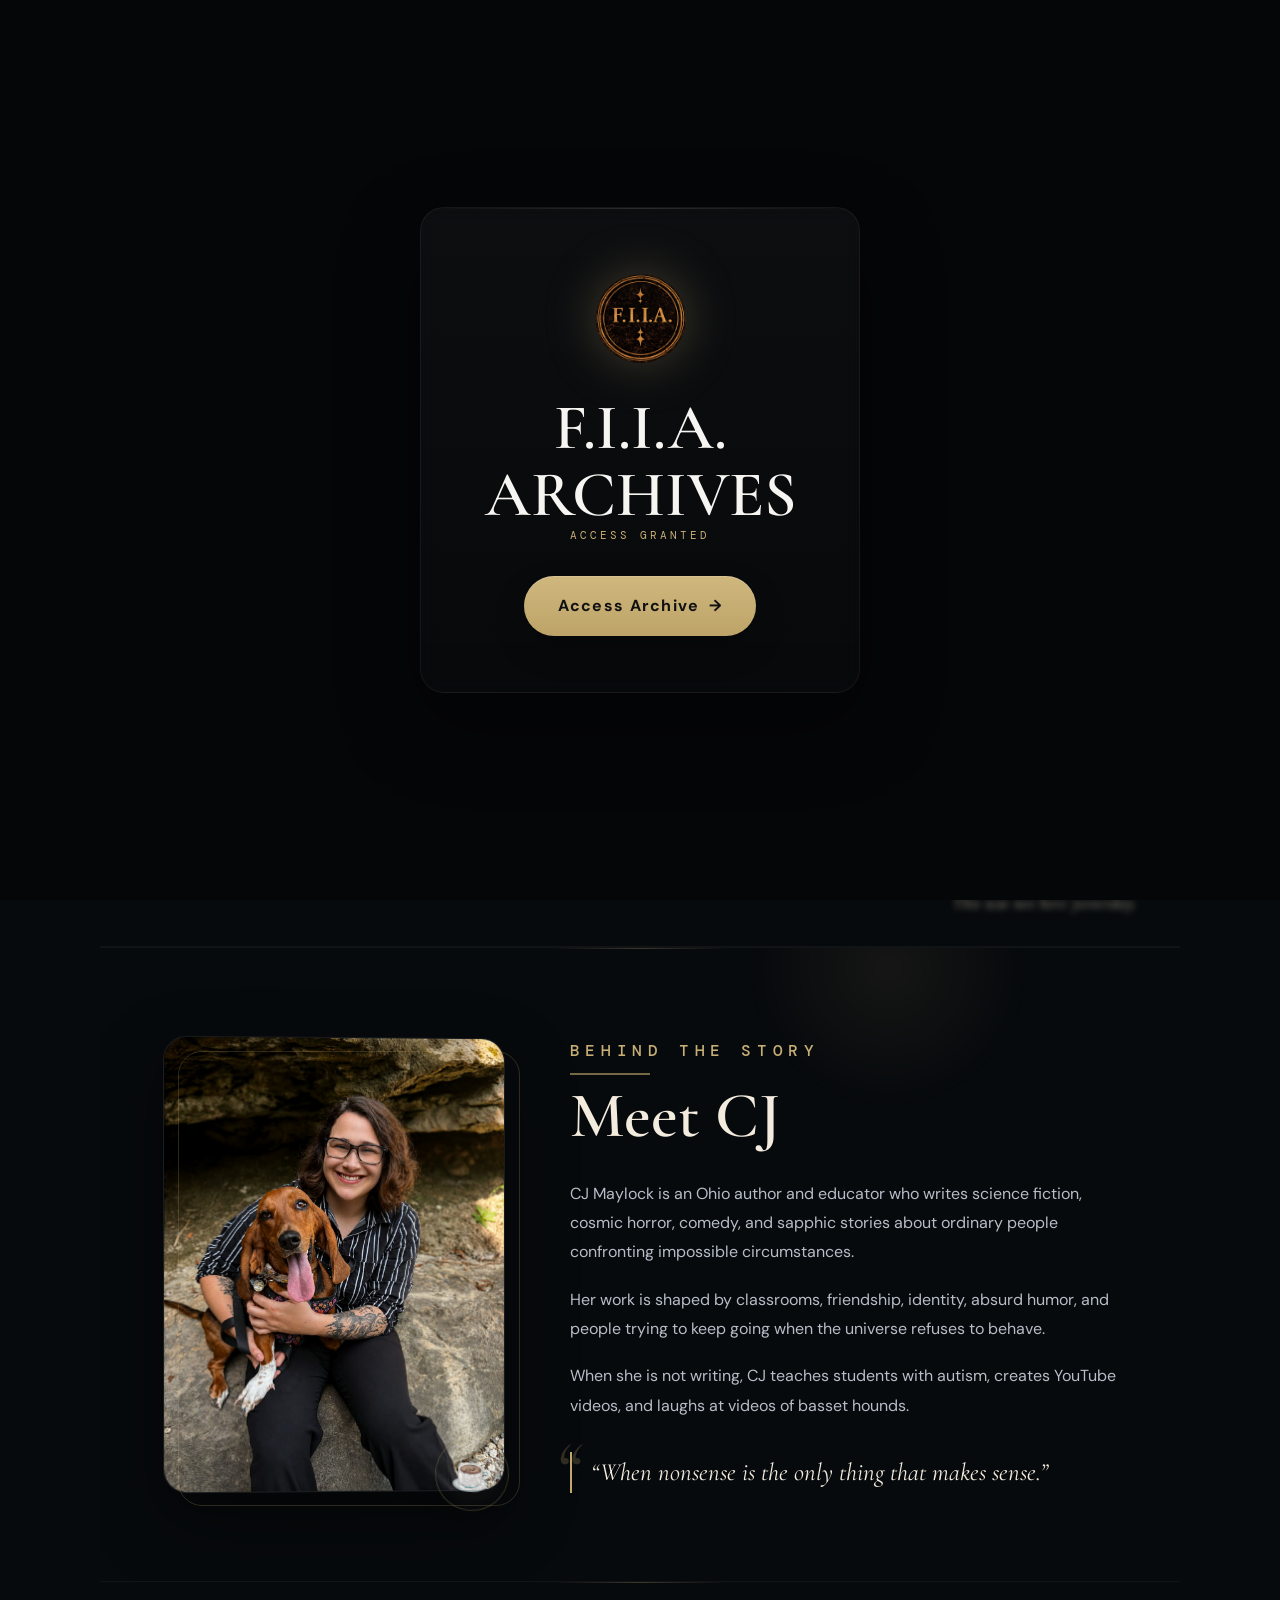
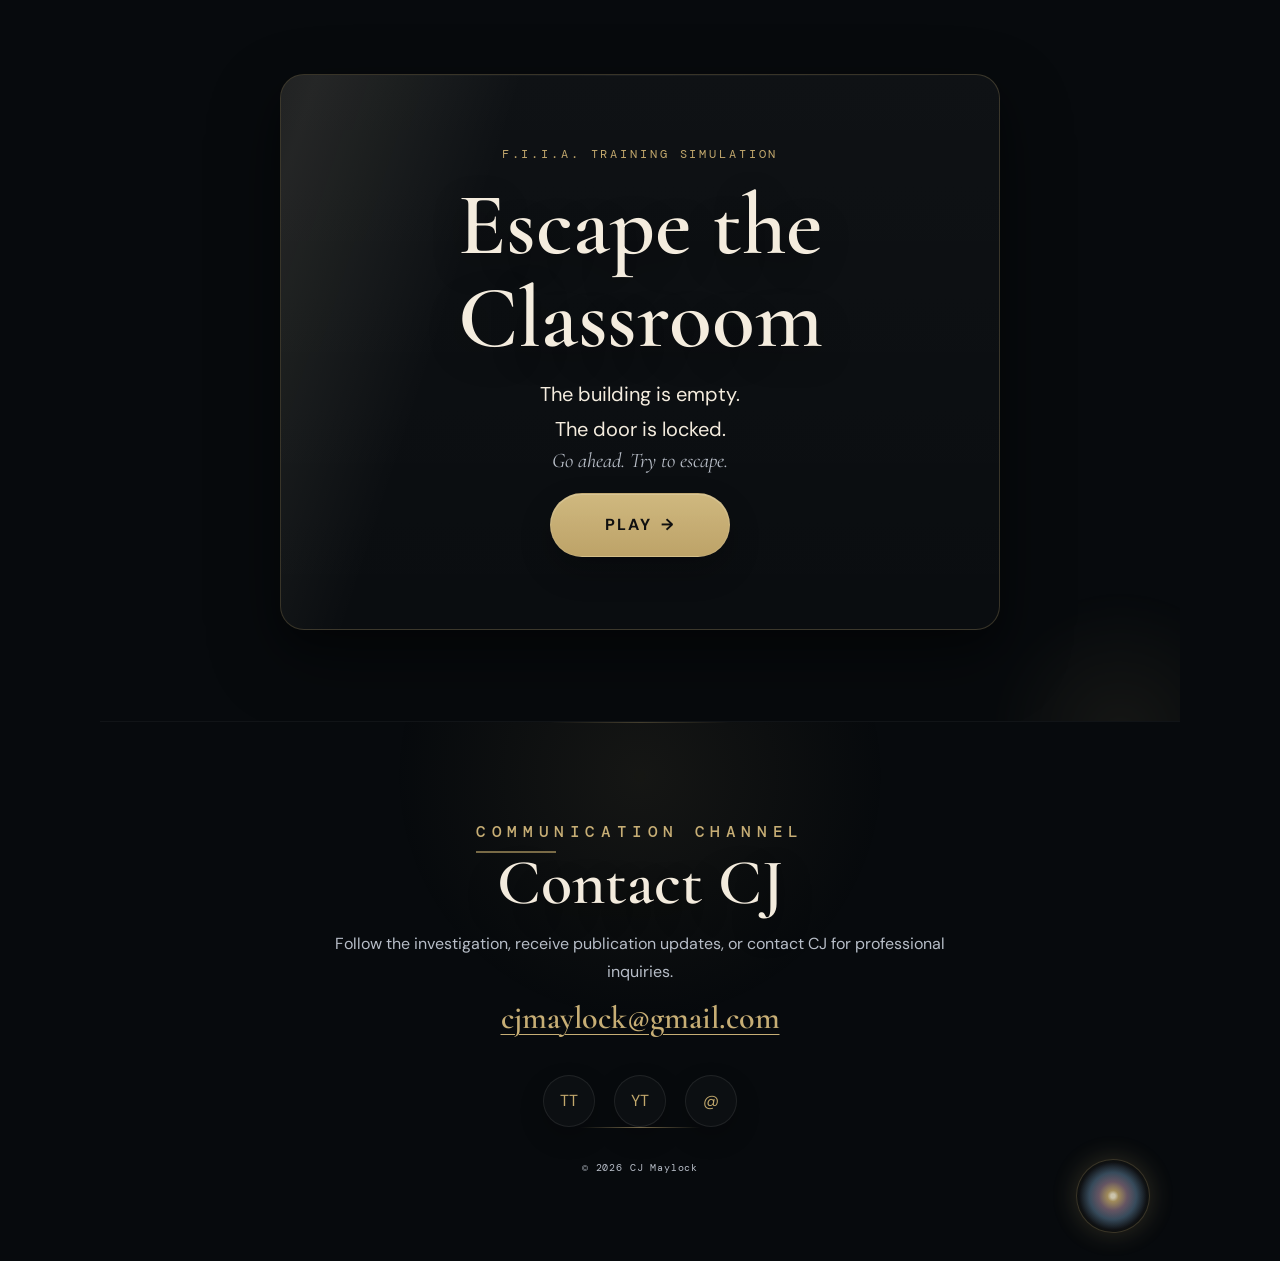
==== commit f1d1fae9: "Add files via upload" ====
--- a/index.html
+++ b/index.html
@@ -47,8 +47,9 @@
         <div class="intro-card">
 
             <div class="fiia-logo">
-                F.I.I.A.
-            </div>
+    <img src="badge.png" alt="F.I.I.A." class="fiia-badge">
+</div>
+<h2 class="archive-title">F.I.I.A. ARCHIVES</h2>
 
             <p class="clearance">
                 ACCESS GRANTED
@@ -165,14 +166,18 @@
 
             <!-- Hidden owl discovery -->
 
-            <button
-                id="secret-owl"
-                data-secret="owl"
-                type="button"
-                aria-label="Decorative owl emblem"
-            >
-                ◉
-            </button>
+          <button
+    id="secret-owl"
+    data-secret="owl"
+    type="button"
+    aria-label="F.I.I.A. emblem"
+>
+    <img
+        src="badge.png"
+        alt="F.I.I.A."
+        class="secret-badge"
+    >
+</button>
 
 
             <!-- Hidden faculty note -->
@@ -360,14 +365,13 @@
 
             <!-- Hidden rift discovery -->
 
-            <button
-                id="secret-rift"
-                data-secret="rift"
-                type="button"
-                aria-label="Small rift symbol"
-            >
-                ◌
-            </button>
+            <a
+    id="secret-rift"
+    href="after-dismissal.html"
+    aria-label="Enter the hidden F.I.I.A. archive"
+>
+    ◈
+</a>
 
             <p class="copyright">
                 © 2026 CJ Maylock
--- a/style.css
+++ b/style.css
@@ -329,17 +329,41 @@
 
 .fiia-logo{
 
-    font-family:"Cormorant Garamond",serif;
-
-    font-size:3rem;
-
-    color:var(--gold);
-
-    letter-spacing:.2em;
+    display:flex;
+
+    justify-content:center;
+
+    align-items:center;
 
     margin-bottom:20px;
 
 }
+.fiia-badge{
+
+    width:110px;
+
+    height:110px;
+
+    object-fit:contain;
+
+    filter:
+        drop-shadow(0 0 25px rgba(214,194,128,.25));
+
+    transition:
+        transform .35s ease,
+        filter .35s ease;
+
+}
+
+.fiia-badge:hover{
+
+    transform:scale(1.05);
+
+    filter:
+        drop-shadow(0 0 35px rgba(214,194,128,.45));
+
+}
+
 
 .clearance{
 
@@ -2685,39 +2709,50 @@
     width: 82px;
     height: 82px;
 
+    padding: 0;
+
     border-radius: 50%;
 
-    font-family: "Cormorant Garamond", serif;
-    font-size: 0;
+    overflow: hidden;
 
     transform: rotate(4deg);
 }
 
-#secret-owl::before {
-    content: "F.I.I.A.";
-
-    font-family: "DM Mono", monospace;
-
-    font-size: 0.62rem;
-    font-weight: 500;
-
-    letter-spacing: 0.08em;
-}
-
-#secret-owl::after {
-    content: "◉";
-
-    position: absolute;
-
-    top: 9px;
-
-    font-size: 1.1rem;
-
-    opacity: 0.62;
+.secret-badge {
+    display: block;
+
+    width: 100%;
+    height: 100%;
+
+    object-fit: cover;
+
+    border-radius: 50%;
+
+    opacity: 0.82;
+
+    transition:
+        transform 0.35s ease,
+        opacity 0.35s ease,
+        filter 0.35s ease;
 }
 
 #secret-owl:hover {
-    transform: translateY(-5px) scale(1.08) rotate(0deg);
+    transform:
+        translateY(-5px)
+        scale(1.08)
+        rotate(0deg);
+}
+
+#secret-owl:hover .secret-badge {
+    opacity: 1;
+
+    transform: scale(1.05);
+
+    filter:
+        drop-shadow(
+            0 0 12px
+            rgba(194, 168, 108, 0.42)
+        );
 }
 
 
@@ -5015,8 +5050,63 @@
 }
 
 .hero-buttons a {
+
+    position: relative;
+
+    overflow: hidden;
+
     box-shadow:
-        0 12px 30px rgba(0, 0, 0, 0.22);
+        0 12px 26px rgba(0,0,0,.22),
+        inset 0 1px rgba(255,255,255,.06);
+
+    transition:
+        transform .35s ease,
+        box-shadow .35s ease,
+        border-color .35s ease;
+
+}
+
+.hero-buttons a:hover{
+
+    transform:
+        translateY(-4px);
+
+    box-shadow:
+        0 22px 40px rgba(0,0,0,.34),
+        0 0 20px rgba(194,168,108,.08);
+
+}
+
+.hero-buttons a::before{
+
+    content:"";
+
+    position:absolute;
+
+    top:0;
+    left:-140%;
+
+    width:60%;
+    height:100%;
+
+    background:
+        linear-gradient(
+            90deg,
+            transparent,
+            rgba(255,255,255,.18),
+            transparent
+        );
+
+    transform:skewX(-20deg);
+
+    transition:left .7s ease;
+
+}
+
+.hero-buttons a:hover::before{
+
+    left:170%;
+
 }
 
 
@@ -5076,4 +5166,1578 @@
         animation: none;
     }
 }
-
+/* ============================================================
+   HERO BOOK — FINAL VISUAL BALANCE
+============================================================ */
+
+.book-placeholder {
+    width: 330px;
+
+    border-color: rgba(194, 168, 108, 0.52);
+
+    box-shadow:
+        -14px 30px 64px rgba(0, 0, 0, 0.58),
+        0 0 32px rgba(194, 168, 108, 0.08),
+        inset 1px 0 rgba(255, 255, 255, 0.08);
+}
+
+.book-display {
+    filter: drop-shadow(
+        0 22px 28px rgba(0, 0, 0, 0.28)
+    );
+}
+/* Make the folded note a supporting detail */
+
+#secret-note {
+    width: 72px;
+    height: 58px;
+
+    right: 8px;
+
+    opacity: 0.7;
+
+    transform: rotate(7deg) translateX(-8px);
+}
+
+#secret-note:hover {
+    opacity: 1;
+
+    transform:
+        rotate(2deg)
+        translateX(-4px)
+        translateY(-5px)
+        scale(1.06);
+}
+/* ============================================================
+   LUXURY SECTION LIGHTING
+============================================================ */
+
+section{
+
+    position:relative;
+    overflow:hidden;
+
+}
+
+section::before{
+
+    content:"";
+
+    position:absolute;
+    inset:0;
+
+    pointer-events:none;
+
+    background:
+        radial-gradient(
+            circle at 50% 12%,
+            rgba(194,168,108,.055),
+            transparent 48%
+        );
+
+    opacity:.75;
+
+}
+
+section:nth-of-type(even)::before{
+
+    background:
+        radial-gradient(
+            circle at 65% 18%,
+            rgba(255,255,255,.03),
+            transparent 50%
+        );
+
+}
+
+section>*{
+
+    position:relative;
+    z-index:1;
+
+}
+/* ============================================================
+   REFINED GOLD ACCENTS
+============================================================ */
+
+/* Softer, more consistent gold treatment */
+
+:root {
+    --luxury-gold: #c7ae75;
+    --luxury-gold-soft: rgba(199, 174, 117, 0.42);
+    --luxury-gold-faint: rgba(199, 174, 117, 0.12);
+}
+
+
+/* Thin gold details feel more premium than heavy borders */
+
+.presents,
+.game-agency-label,
+.game-screen-code,
+.book-small-text,
+.clearance {
+    color: var(--luxury-gold);
+}
+
+
+/* Buttons */
+
+.primary-button,
+#play-game,
+#begin-game,
+#enter-button {
+    background:
+        linear-gradient(
+            180deg,
+            #cfb77e,
+            #bda367
+        );
+
+    border-color:
+        rgba(255, 255, 255, 0.08);
+
+    box-shadow:
+        0 14px 30px rgba(0, 0, 0, 0.28),
+        inset 0 1px rgba(255, 255, 255, 0.18);
+}
+
+.primary-button:hover,
+#play-game:hover,
+#begin-game:hover,
+#enter-button:hover {
+    background:
+        linear-gradient(
+            180deg,
+            #d8c18a,
+            #c4aa6b
+        );
+
+    box-shadow:
+        0 18px 38px rgba(0, 0, 0, 0.34),
+        0 0 24px rgba(199, 174, 117, 0.18);
+}
+
+
+/* Secondary buttons */
+
+.secondary-button {
+    border-color: var(--luxury-gold-soft);
+    color: var(--luxury-gold);
+}
+
+.secondary-button:hover {
+    border-color: var(--luxury-gold);
+    color: #f7f1e4;
+
+    background:
+        rgba(199, 174, 117, 0.06);
+}
+
+
+/* Divider lines */
+
+#author::before,
+#game::before,
+#contact::before,
+.copyright::before {
+    background:
+        linear-gradient(
+            to right,
+            transparent,
+            rgba(199, 174, 117, 0.58),
+            transparent
+        );
+}
+
+
+/* Cards and framed elements */
+
+.book-placeholder,
+.game-card,
+.discovery-card,
+.intro-card {
+    border-color:
+        rgba(199, 174, 117, 0.28);
+}
+
+
+/* Links */
+
+.contact-email,
+.social-links a:hover {
+    color: var(--luxury-gold);
+}
+
+
+/* Keep gold restrained on smaller details */
+
+#secret-owl,
+#secret-note,
+#secret-coffee,
+#secret-rift {
+    border-color:
+        rgba(199, 174, 117, 0.32);
+}
+/* ============================================================
+   REFINED TEXT SPACING
+============================================================ */
+
+/* Headings */
+
+#hero h1,
+#author h2,
+#game h2,
+#contact h2 {
+    text-wrap: balance;
+}
+
+#author h2,
+#game h2,
+#contact h2 {
+    margin-bottom: 0.85rem;
+}
+
+
+/* Paragraph rhythm */
+
+.hero-left p,
+.author-copy p,
+.game-card p,
+#contact p {
+    margin-bottom: 0;
+}
+
+.author-copy {
+    gap: 1.05rem;
+}
+
+.author-copy p {
+    line-height: 1.82;
+}
+
+.author-copy p + p {
+    margin-top: 0.1rem;
+}
+
+
+/* Hero copy */
+
+.description {
+    margin-top: 0.15rem;
+    margin-bottom: 0.2rem;
+}
+
+.hero-summary {
+    margin-top: 0.1rem;
+    margin-bottom: 0.35rem;
+}
+
+
+/* Small labels */
+
+.presents,
+.game-card small,
+.clearance {
+    line-height: 1.4;
+}
+
+
+/* Game section */
+
+.game-card h2 {
+    margin-top: 0.35rem;
+}
+
+.game-invitation {
+    margin-top: -0.25rem !important;
+    margin-bottom: 0.8rem !important;
+}
+
+
+/* Contact section */
+
+#contact h2 {
+    margin-top: 0.35rem;
+}
+
+.contact-email {
+    margin-top: 0.25rem;
+}
+
+
+/* Keep line lengths elegant */
+
+.hero-summary,
+.author-copy p,
+#contact > p {
+    max-width: 58ch;
+}
+/* ============================================================
+   PREMIUM SURFACES
+============================================================ */
+
+.book-placeholder,
+.author-photo img,
+.game-card,
+.intro-card,
+.discovery-card {
+
+    backdrop-filter: blur(10px);
+
+    background:
+        linear-gradient(
+            180deg,
+            rgba(255,255,255,.035),
+            rgba(255,255,255,.015)
+        );
+
+    border:
+        1px solid rgba(255,255,255,.055);
+
+}
+
+/* Give every surface the same lighting language */
+
+.book-placeholder::before,
+.game-card::before,
+.discovery-card::before,
+.intro-card::before{
+
+    content:"";
+
+    position:absolute;
+
+    top:0;
+    left:0;
+    right:0;
+
+    height:1px;
+
+    background:
+        linear-gradient(
+            to right,
+            transparent,
+            rgba(255,255,255,.18),
+            transparent
+        );
+
+    opacity:.7;
+
+}
+
+/* Softer corners everywhere */
+
+.book-placeholder,
+.game-card,
+.discovery-card,
+.intro-card{
+
+    border-radius:24px;
+
+}
+
+/* Richer shadows */
+
+.book-placeholder,
+.author-photo img,
+.game-card{
+
+    box-shadow:
+        0 18px 40px rgba(0,0,0,.22),
+        0 36px 90px rgba(0,0,0,.35);
+
+}
+/* ============================================================
+   EDITORIAL SECTION SPACING
+============================================================ */
+
+/* Keep the overall page compact and deliberate */
+
+#hero {
+    padding-top: 48px !important;
+    padding-bottom: 76px !important;
+}
+
+#author {
+    padding-top: 88px !important;
+    padding-bottom: 88px !important;
+}
+
+#game {
+    padding-top: 92px !important;
+    padding-bottom: 92px !important;
+}
+
+#contact {
+    padding-top: 92px !important;
+    padding-bottom: 78px !important;
+}
+
+
+/* Give each section a consistent content width */
+
+#hero,
+#author,
+#game,
+#contact {
+    width: min(1080px, calc(100% - 48px));
+}
+
+
+/* Tighten the space inside the hero composition */
+
+.hero-left {
+    gap: 1rem;
+}
+
+.hero-buttons {
+    margin-top: 0.7rem;
+}
+
+
+/* Keep the author section balanced */
+
+#author {
+    gap: clamp(2.8rem, 5vw, 4.5rem);
+}
+
+
+/* Give the game card breathing room without making it huge */
+
+.game-card {
+    margin-top: 0;
+    margin-bottom: 0;
+}
+
+
+/* Prevent decorative items from changing section height */
+
+#secret-owl,
+#secret-note,
+#secret-coffee,
+#secret-rift {
+    position: absolute;
+}
+
+
+/* Mobile spacing */
+
+@media (max-width: 700px) {
+    #hero,
+    #author,
+    #game,
+    #contact {
+        width: min(100% - 30px, 680px);
+    }
+
+    #hero {
+        padding-top: 34px !important;
+        padding-bottom: 62px !important;
+    }
+
+    #author,
+    #game {
+        padding-top: 70px !important;
+        padding-bottom: 70px !important;
+    }
+
+    #contact {
+        padding-top: 72px !important;
+        padding-bottom: 64px !important;
+    }
+}
+/* ============================================================
+   CONSISTENT LUXURY DEPTH
+============================================================ */
+
+:root {
+    --luxury-shadow-soft:
+        0 14px 30px rgba(0, 0, 0, 0.22);
+
+    --luxury-shadow-deep:
+        0 28px 70px rgba(0, 0, 0, 0.42);
+
+    --luxury-glow:
+        0 0 28px rgba(199, 174, 117, 0.10);
+}
+
+
+/* Shared depth language */
+
+.book-placeholder,
+.author-photo img,
+.game-card {
+    box-shadow:
+        var(--luxury-shadow-soft),
+        var(--luxury-shadow-deep);
+}
+
+
+/* Hover depth */
+
+.book-placeholder:hover,
+.author-photo:hover img,
+.game-card:hover {
+    box-shadow:
+        0 18px 36px rgba(0, 0, 0, 0.28),
+        0 38px 90px rgba(0, 0, 0, 0.52),
+        var(--luxury-glow);
+}
+
+
+/* Slightly soften the resting surfaces */
+
+.book-placeholder,
+.author-photo img,
+.game-card {
+    filter:
+        saturate(0.98)
+        contrast(1.01);
+}
+
+
+/* Add a subtle grounding shadow below the author portrait */
+
+.author-photo::before {
+    box-shadow:
+        0 30px 70px rgba(0, 0, 0, 0.26);
+}
+
+
+/* Keep the game card visually substantial */
+
+.game-card {
+    border-color:
+        rgba(199, 174, 117, 0.24);
+}
+
+
+/* Preserve gentler motion on mobile */
+
+@media (max-width: 700px) {
+    .book-placeholder,
+    .author-photo img,
+    .game-card {
+        box-shadow:
+            0 14px 34px rgba(0, 0, 0, 0.34);
+    }
+
+    .book-placeholder:hover,
+    .author-photo:hover img,
+    .game-card:hover {
+        box-shadow:
+            0 18px 42px rgba(0, 0, 0, 0.4);
+    }
+}
+/* ============================================================
+   ATMOSPHERIC DEPTH
+============================================================ */
+
+body::after{
+
+    content:"";
+
+    position:fixed;
+
+    inset:0;
+
+    pointer-events:none;
+
+    z-index:-1;
+
+    background:
+
+        radial-gradient(
+            circle at 20% 15%,
+            rgba(255,255,255,.022),
+            transparent 30%
+        ),
+
+        radial-gradient(
+            circle at 82% 28%,
+            rgba(194,168,108,.028),
+            transparent 26%
+        ),
+
+        radial-gradient(
+            circle at 52% 82%,
+            rgba(255,255,255,.018),
+            transparent 32%
+        );
+
+    animation:
+        atmosphereFloat
+        28s
+        ease-in-out
+        infinite;
+
+}
+
+@keyframes atmosphereFloat{
+
+    0%,100%{
+
+        transform:
+            translateY(0px);
+
+        opacity:.85;
+
+    }
+
+    50%{
+
+        transform:
+            translateY(-12px);
+
+        opacity:1;
+
+    }
+
+}
+/* ============================================================
+   REFINED FLASHLIGHT CURSOR
+============================================================ */
+
+#flashlight {
+    display: grid;
+    place-items: center;
+
+    opacity: 0.82;
+
+    filter: blur(0.2px);
+
+    transition:
+        width 0.3s ease,
+        height 0.3s ease,
+        opacity 0.3s ease,
+        filter 0.3s ease;
+}
+
+
+/* Tiny gold focal point */
+
+#flashlight::after {
+    content: "";
+
+    width: 5px;
+    height: 5px;
+
+    border-radius: 50%;
+
+    background: rgba(235, 215, 165, 0.9);
+
+    box-shadow:
+        0 0 7px rgba(235, 215, 165, 0.7),
+        0 0 18px rgba(199, 174, 117, 0.3);
+
+    opacity: 0.72;
+}
+
+
+/* Slightly warmer light over interactive objects */
+
+body:has(
+    a:hover,
+    button:hover,
+    #secret-owl:hover,
+    #secret-note:hover,
+    #secret-coffee:hover,
+    #secret-rift:hover
+) #flashlight {
+    opacity: 1;
+
+    filter:
+        brightness(1.1)
+        blur(0);
+}
+
+body:has(
+    a:hover,
+    button:hover
+) #flashlight::after {
+    transform: scale(1.35);
+
+    opacity: 1;
+}
+
+
+/* Hide the effect on touch devices */
+
+@media (hover: none), (pointer: coarse) {
+    #flashlight {
+        display: none;
+    }
+}
+/* ============================================================
+   FIX — CENTER FLASHLIGHT ON CURSOR
+============================================================ */
+
+#flashlight {
+    position: fixed !important;
+
+    transform: translate(-50%, -50%) !important;
+
+    transform-origin: center !important;
+
+    margin: 0 !important;
+
+    pointer-events: none;
+}
+/* ============================================================
+   AUTHOR PORTRAIT — SOFT LUXURY LIGHT
+============================================================ */
+
+.author-photo {
+    position: relative;
+    isolation: isolate;
+}
+
+.author-photo::before {
+    content: "";
+
+    position: absolute;
+    inset: 10% 8% -2% 10%;
+
+    z-index: -1;
+
+    border-radius: 28px;
+
+    background:
+        radial-gradient(
+            circle at 50% 35%,
+            rgba(199, 174, 117, 0.16),
+            transparent 58%
+        );
+
+    filter: blur(24px);
+
+    opacity: 0.55;
+
+    transition:
+        opacity 0.45s ease,
+        transform 0.45s ease;
+}
+
+.author-photo:hover::before {
+    opacity: 0.82;
+
+    transform: scale(1.04);
+}
+
+.author-photo img {
+    transition:
+        transform 0.45s ease,
+        filter 0.45s ease,
+        box-shadow 0.45s ease;
+}
+
+.author-photo:hover img {
+    filter:
+        brightness(1.035)
+        contrast(1.015);
+
+    transform:
+        translateY(-5px);
+
+    box-shadow:
+        0 20px 42px rgba(0, 0, 0, 0.3),
+        0 42px 92px rgba(0, 0, 0, 0.5),
+        0 0 28px rgba(199, 174, 117, 0.09);
+}
+/* ============================================================
+   PREMIUM MOTION
+============================================================ */
+
+/* Heavy objects */
+
+.book-placeholder,
+.author-photo img,
+.game-card {
+
+    transition:
+        transform .55s cubic-bezier(.22,.61,.36,1),
+        box-shadow .55s cubic-bezier(.22,.61,.36,1),
+        filter .55s ease;
+
+}
+
+/* Buttons feel quicker */
+
+.primary-button,
+.secondary-button,
+button {
+
+    transition:
+        transform .18s ease,
+        box-shadow .18s ease,
+        background .18s ease,
+        color .18s ease;
+
+}
+
+.primary-button:hover,
+.secondary-button:hover,
+button:hover{
+
+    transform:
+        translateY(-2px);
+
+}
+
+.primary-button:active,
+.secondary-button:active,
+button:active{
+
+    transform:
+        translateY(0px) scale(.98);
+
+}
+
+/* Secret discoveries feel playful */
+
+#secret-owl,
+#secret-note,
+#secret-coffee,
+#secret-rift{
+
+    transition:
+        transform .32s ease,
+        opacity .32s ease,
+        box-shadow .32s ease;
+
+}
+
+#secret-owl:hover,
+#secret-note:hover,
+#secret-coffee:hover,
+#secret-rift:hover{
+
+    transform:
+        translateY(-5px)
+        rotate(-2deg);
+
+}
+/* ============================================================
+   RARE CONSTELLATION
+============================================================ */
+
+.constellation {
+    position: absolute;
+
+    top: 12%;
+    right: 7%;
+
+    width: min(320px, 34vw);
+
+    opacity: 0;
+
+    pointer-events: none;
+
+    transform:
+        translateY(12px)
+        scale(0.98);
+
+    transition:
+        opacity 1.4s ease,
+        transform 1.4s ease;
+
+    filter:
+        drop-shadow(
+            0 0 12px
+            rgba(199, 174, 117, 0.12)
+        );
+}
+
+.constellation-visible {
+    opacity: 0.48;
+
+    transform:
+        translateY(0)
+        scale(1);
+}
+
+.constellation svg {
+    width: 100%;
+    height: auto;
+
+    overflow: visible;
+}
+
+.constellation-lines line {
+    stroke:
+        rgba(199, 174, 117, 0.36);
+
+    stroke-width: 1;
+
+    stroke-linecap: round;
+
+    stroke-dasharray: 180;
+    stroke-dashoffset: 180;
+
+    animation:
+        drawConstellationLine
+        2.8s
+        ease
+        forwards;
+}
+
+.constellation-lines line:nth-child(2) {
+    animation-delay: 0.25s;
+}
+
+.constellation-lines line:nth-child(3) {
+    animation-delay: 0.5s;
+}
+
+.constellation-lines line:nth-child(4) {
+    animation-delay: 0.75s;
+}
+
+.constellation-lines line:nth-child(5) {
+    animation-delay: 1s;
+}
+
+.constellation-lines line:nth-child(6) {
+    animation-delay: 1.25s;
+}
+
+.constellation-stars circle {
+    fill:
+        rgba(246, 235, 205, 0.92);
+
+    opacity: 0;
+
+    transform-box: fill-box;
+    transform-origin: center;
+
+    animation:
+        revealConstellationStar
+        1s
+        ease
+        forwards;
+}
+
+.constellation-stars circle:nth-child(1) {
+    animation-delay: 0.35s;
+}
+
+.constellation-stars circle:nth-child(2) {
+    animation-delay: 0.65s;
+}
+
+.constellation-stars circle:nth-child(3) {
+    animation-delay: 0.95s;
+}
+
+.constellation-stars circle:nth-child(4) {
+    animation-delay: 1.25s;
+}
+
+.constellation-stars circle:nth-child(5) {
+    animation-delay: 1.55s;
+}
+
+.constellation-stars circle:nth-child(6) {
+    animation-delay: 1.85s;
+}
+
+.constellation-stars circle:nth-child(7) {
+    animation-delay: 2.15s;
+}
+
+@keyframes drawConstellationLine {
+    to {
+        stroke-dashoffset: 0;
+    }
+}
+
+@keyframes revealConstellationStar {
+    0% {
+        opacity: 0;
+        transform: scale(0.4);
+    }
+
+    65% {
+        opacity: 1;
+        transform: scale(1.18);
+    }
+
+    100% {
+        opacity: 0.88;
+        transform: scale(1);
+    }
+}
+
+
+/* Keep it subtle on smaller screens */
+
+@media (max-width: 800px) {
+    .constellation {
+        top: 9%;
+        right: 3%;
+
+        width: 220px;
+
+        opacity: 0;
+    }
+
+    .constellation-visible {
+        opacity: 0.32;
+    }
+}
+
+
+/* Accessibility */
+
+@media (prefers-reduced-motion: reduce) {
+    .constellation,
+    .constellation-lines line,
+    .constellation-stars circle {
+        animation: none;
+        transition: none;
+    }
+
+    .constellation-visible {
+        opacity: 0.28;
+    }
+}
+/* ============================================================
+   BOOK PARALLAX
+============================================================ */
+
+.book-placeholder{
+
+    transform-style:preserve-3d;
+
+    will-change:transform;
+
+    transition:
+        transform .35s ease-out,
+        box-shadow .45s ease;
+
+}
+/* ============================================================
+   BOOK CURSOR LIGHT
+============================================================ */
+
+.book-cursor-light {
+    position: absolute;
+    inset: 0;
+
+    z-index: 1;
+
+    border-radius: inherit;
+
+    pointer-events: none;
+
+    opacity: 0;
+
+    background:
+        radial-gradient(
+            circle 115px at
+            var(--book-light-x, 50%)
+            var(--book-light-y, 50%),
+            rgba(255, 247, 219, 0.2),
+            rgba(199, 174, 117, 0.07) 35%,
+            transparent 70%
+        );
+
+    mix-blend-mode: screen;
+
+    transition: opacity 0.35s ease;
+}
+
+.book-cursor-light.visible {
+    opacity: 1;
+}
+
+/* Keep the cover wording above the moving light */
+
+.book-placeholder > span:not(.book-cursor-light),
+.book-placeholder > strong {
+    position: relative;
+    z-index: 2;
+}
+
+@media (hover: none), (pointer: coarse) {
+    .book-cursor-light {
+        display: none;
+    }
+}
+/* ============================================================
+   RARE F.I.I.A. SURVEILLANCE NOTICE
+============================================================ */
+
+#surveillance-notice {
+    position: fixed;
+
+    top: 24px;
+    right: 28px;
+
+    z-index: 9000;
+
+    display: flex;
+    flex-direction: column;
+    gap: 0.18rem;
+
+    padding: 0.7rem 0.85rem;
+
+    border-left:
+        1px solid
+        rgba(199, 174, 117, 0.52);
+
+    color:
+        rgba(235, 225, 201, 0.72);
+
+    background:
+        rgba(7, 11, 16, 0.72);
+
+    backdrop-filter: blur(8px);
+
+    font-family:
+        "DM Mono",
+        monospace;
+
+    pointer-events: none;
+
+    opacity: 0;
+
+    transform:
+        translateY(-8px);
+
+    transition:
+        opacity 0.35s ease,
+        transform 0.35s ease;
+}
+
+#surveillance-notice.visible {
+    opacity: 0.82;
+
+    transform:
+        translateY(0);
+}
+
+#surveillance-notice span {
+    color:
+        rgba(199, 174, 117, 0.72);
+
+    font-size: 0.52rem;
+
+    letter-spacing: 0.14em;
+}
+
+#surveillance-notice strong {
+    font-size: 0.6rem;
+
+    font-weight: 500;
+
+    letter-spacing: 0.1em;
+}
+
+@media (max-width: 700px) {
+    #surveillance-notice {
+        top: 16px;
+        right: 16px;
+    }
+}
+
+@media (prefers-reduced-motion: reduce) {
+    #surveillance-notice {
+        transition: none;
+    }
+}
+/* ============================================================
+   FLASHLIGHT-REVEALED MESSAGE
+============================================================ */
+
+.flashlight-message {
+    position: absolute;
+
+    right: 4%;
+    bottom: 28px;
+
+    z-index: 12;
+
+    color:
+        rgba(224, 213, 188, 0.82);
+
+    font-family:
+        "Cormorant Garamond",
+        serif;
+
+    font-size: 1.05rem;
+    font-style: italic;
+
+    letter-spacing: 0.035em;
+
+    opacity: 0;
+
+    filter: blur(3px);
+
+    pointer-events: none;
+
+    transition:
+        opacity 0.1s linear,
+        filter 0.1s linear;
+
+    text-shadow:
+        0 0 14px
+        rgba(199, 174, 117, 0.24);
+}
+
+@media (max-width: 800px),
+       (hover: none),
+       (pointer: coarse) {
+
+    .flashlight-message {
+        display: none;
+    }
+}
+/* ============================================================
+   ADDITIONAL FLASHLIGHT MESSAGES
+============================================================ */
+
+.author-flashlight-message {
+    left: 5%;
+    bottom: 28px;
+}
+
+.game-flashlight-message {
+    right: 6%;
+    top: 44px;
+}
+
+.contact-flashlight-message {
+    left: 5%;
+    bottom: 38px;
+}
+
+@media (max-width: 800px),
+       (hover: none),
+       (pointer: coarse) {
+
+    .author-flashlight-message,
+    .game-flashlight-message,
+    .contact-flashlight-message {
+        display: none;
+    }
+}
+/* ============================================================
+   LUXURY FILM GRAIN
+============================================================ */
+
+body::before{
+
+    content:"";
+
+    position:fixed;
+
+    inset:0;
+
+    pointer-events:none;
+
+    z-index:9998;
+
+    opacity:.025;
+
+    background-image:
+
+        radial-gradient(circle,rgba(255,255,255,.6) 1px,transparent 1px);
+
+    background-size:7px 7px;
+
+    mix-blend-mode:soft-light;
+
+    animation:
+        grainShift
+        10s
+        linear
+        infinite;
+
+}
+
+@keyframes grainShift{
+
+    0%{
+
+        transform:
+            translate(0,0);
+
+    }
+
+    25%{
+
+        transform:
+            translate(-2px,1px);
+
+    }
+
+    50%{
+
+        transform:
+            translate(1px,-2px);
+
+    }
+
+    75%{
+
+        transform:
+            translate(2px,1px);
+
+    }
+
+    100%{
+
+        transform:
+            translate(0,0);
+
+    }
+
+}
+/* ============================================================
+   GAME — CLASSIFIED TERMINAL POLISH
+============================================================ */
+
+#game-overlay {
+    background:
+        radial-gradient(
+            circle at 50% 18%,
+            rgba(199, 174, 117, 0.08),
+            transparent 34%
+        ),
+        rgba(3, 6, 10, 0.94);
+
+    backdrop-filter: blur(10px);
+}
+
+.game-window {
+    position: relative;
+    overflow: hidden;
+
+    border:
+        1px solid
+        rgba(199, 174, 117, 0.3);
+
+    background:
+        linear-gradient(
+            180deg,
+            rgba(17, 24, 32, 0.98),
+            rgba(6, 10, 15, 0.99)
+        );
+
+    box-shadow:
+        0 34px 100px rgba(0, 0, 0, 0.68),
+        0 0 46px rgba(199, 174, 117, 0.08),
+        inset 0 1px rgba(255, 255, 255, 0.04);
+}
+
+
+/* Thin terminal glow across the top */
+
+.game-window::before {
+    content: "";
+
+    position: absolute;
+    inset: 0 0 auto;
+
+    height: 1px;
+
+    background:
+        linear-gradient(
+            to right,
+            transparent,
+            rgba(224, 205, 157, 0.72),
+            transparent
+        );
+
+    opacity: 0.7;
+
+    pointer-events: none;
+}
+
+
+/* Extremely subtle CRT lines */
+
+.game-window::after {
+    content: "";
+
+    position: absolute;
+    inset: 0;
+
+    pointer-events: none;
+
+    background:
+        repeating-linear-gradient(
+            to bottom,
+            rgba(255, 255, 255, 0.012) 0,
+            rgba(255, 255, 255, 0.012) 1px,
+            transparent 1px,
+            transparent 4px
+        );
+
+    opacity: 0.38;
+
+    mix-blend-mode: soft-light;
+}
+
+
+/* Keep all game content above the texture */
+
+.game-window > * {
+    position: relative;
+    z-index: 2;
+}
+
+
+/* Refine the game header */
+
+.game-header {
+    border-bottom:
+        1px solid
+        rgba(199, 174, 117, 0.16);
+
+    background:
+        rgba(255, 255, 255, 0.018);
+}
+
+.game-header h2,
+.game-header h3 {
+    text-shadow:
+        0 0 18px
+        rgba(199, 174, 117, 0.12);
+}
+
+
+/* Cleaner close button */
+
+#close-game {
+    border:
+        1px solid
+        rgba(199, 174, 117, 0.24);
+
+    background:
+        rgba(255, 255, 255, 0.025);
+
+    color:
+        rgba(235, 226, 204, 0.78);
+
+    transition:
+        transform 0.2s ease,
+        background 0.2s ease,
+        border-color 0.2s ease;
+}
+
+#close-game:hover {
+    transform:
+        rotate(4deg)
+        scale(1.06);
+
+    background:
+        rgba(199, 174, 117, 0.08);
+
+    border-color:
+        rgba(199, 174, 117, 0.55);
+}
+
+
+/* Inventory panel */
+
+.game-inventory,
+.inventory-panel {
+    border:
+        1px solid
+        rgba(199, 174, 117, 0.16);
+
+    background:
+        linear-gradient(
+            180deg,
+            rgba(255, 255, 255, 0.025),
+            rgba(255, 255, 255, 0.012)
+        );
+
+    box-shadow:
+        inset 0 1px
+        rgba(255, 255, 255, 0.025);
+}
+
+
+/* Clickable game objects feel intentional */
+
+.game-object,
+[data-game-object] {
+    transition:
+        transform 0.22s ease,
+        filter 0.22s ease,
+        opacity 0.22s ease;
+}
+
+.game-object:hover,
+[data-game-object]:hover {
+    transform:
+        translateY(-3px)
+        scale(1.025);
+
+    filter:
+        brightness(1.1)
+        drop-shadow(
+            0 0 12px
+            rgba(199, 174, 117, 0.16)
+        );
+}
+
+
+/* Softer opening animation */
+
+#game-overlay.active .game-window {
+    animation:
+        gameWindowArrives
+        0.6s
+        cubic-bezier(0.22, 1, 0.36, 1)
+        both;
+}
+
+@keyframes gameWindowArrives {
+    from {
+        opacity: 0;
+
+        transform:
+            translateY(18px)
+            scale(0.985);
+
+        filter: blur(4px);
+    }
+
+    to {
+        opacity: 1;
+
+        transform:
+            translateY(0)
+            scale(1);
+
+        filter: blur(0);
+    }
+}
+
+
+/* Mobile */
+
+@media (max-width: 700px) {
+    .game-window {
+        border-radius: 18px;
+    }
+
+    .game-window::after {
+        opacity: 0.22;
+    }
+}
+/* ============================================================
+   FIX — RESTORE SECRET RIFT LINK
+============================================================ */
+
+#secret-rift {
+    text-decoration: none;
+}
+
+#secret-rift:visited {
+    color: var(--gold);
+}
